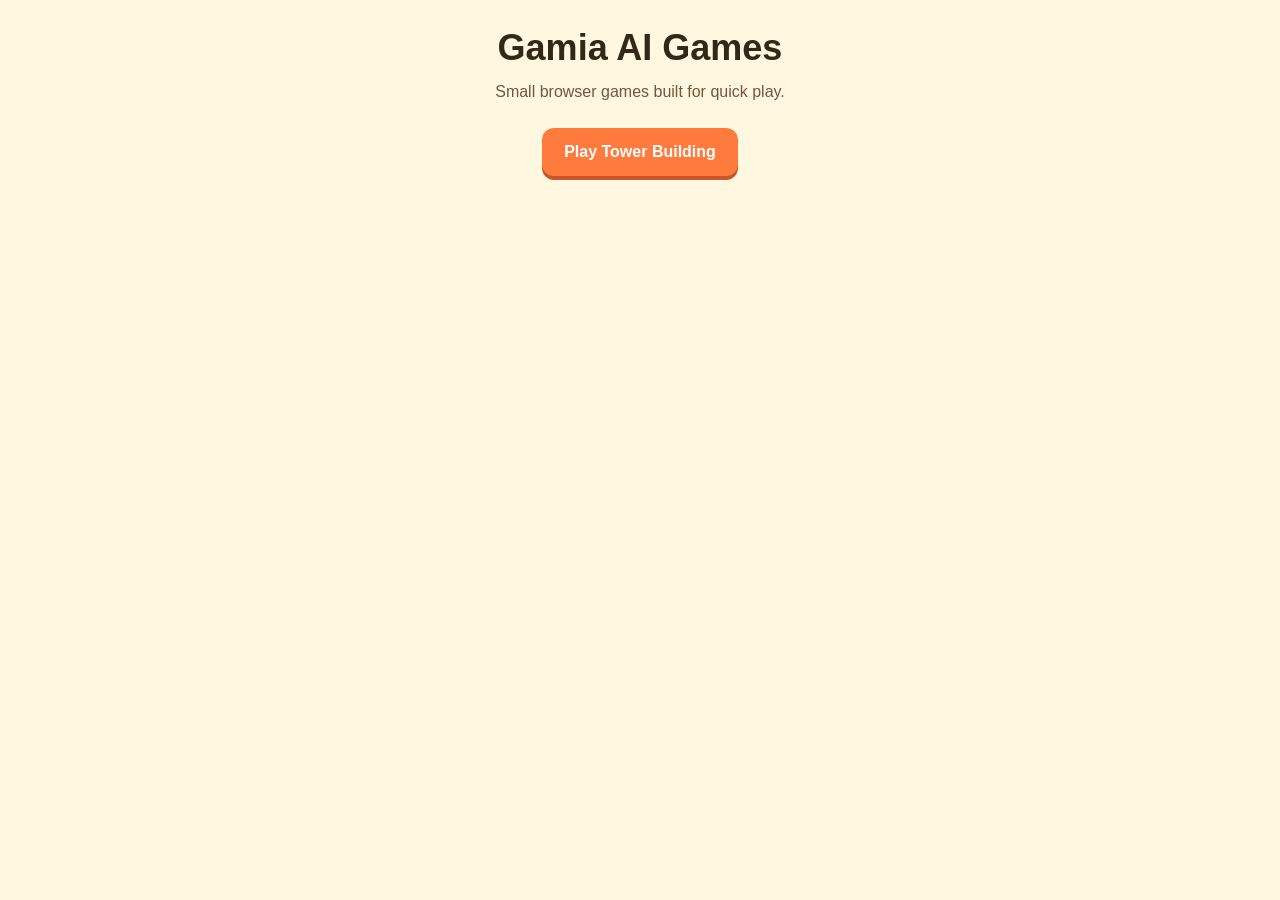
==== index.html @ 8a81a600 "Deploy Gamia AI Games site" ====
<!doctype html>
<html lang="en">
<head>
  <meta charset="utf-8">
  <meta name="viewport" content="width=device-width, initial-scale=1">
  <title>Gamia AI Games</title>
  <style>
    html, body {
      margin: 0;
      min-height: 100%;
      font-family: Arial, Helvetica, sans-serif;
      background: #fff7df;
      color: #342717;
    }
    body {
      display: grid;
      place-items: center;
      padding: 28px;
    }
    main {
      width: min(560px, 100%);
      text-align: center;
    }
    h1 {
      margin: 0 0 12px;
      font-size: 36px;
      line-height: 1.1;
    }
    p {
      margin: 0 0 24px;
      color: #72573a;
      font-size: 16px;
      line-height: 1.5;
    }
    a {
      display: inline-flex;
      align-items: center;
      justify-content: center;
      min-height: 48px;
      padding: 0 22px;
      border-radius: 12px;
      background: #ff7a3d;
      color: #fff;
      font-weight: 700;
      text-decoration: none;
      box-shadow: 0 4px 0 #c95528;
    }
  </style>
</head>
<body>
  <main>
    <h1>Gamia AI Games</h1>
    <p>Small browser games built for quick play.</p>
    <a href="./tower_game/">Play Tower Building</a>
  </main>
</body>
</html>
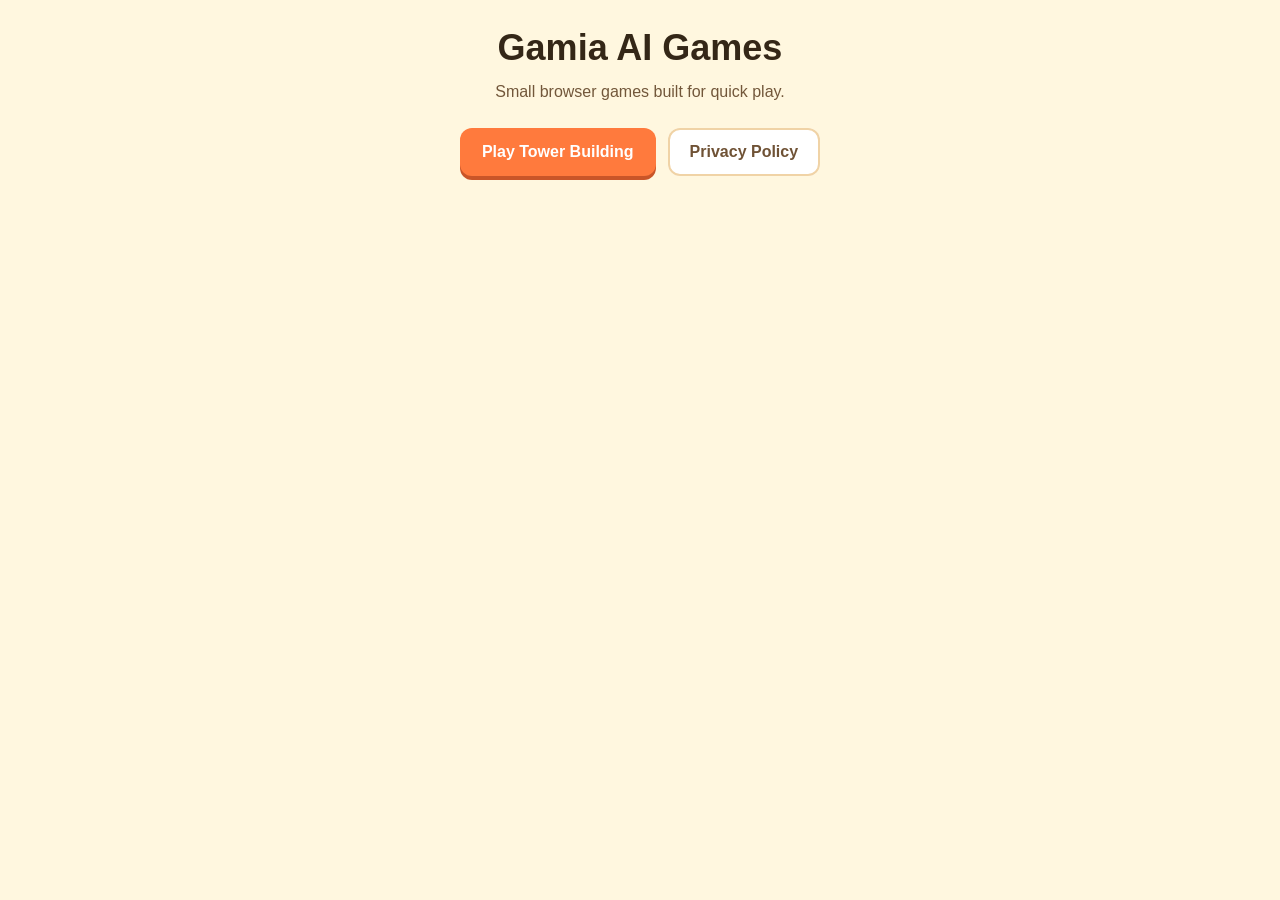
==== commit 3614f6ad: "Update Gamia AI Games homepage" ====
--- a/index.html
+++ b/index.html
@@ -32,6 +32,12 @@
       font-size: 16px;
       line-height: 1.5;
     }
+    .actions {
+      display: flex;
+      flex-wrap: wrap;
+      gap: 12px;
+      justify-content: center;
+    }
     a {
       display: inline-flex;
       align-items: center;
@@ -45,13 +51,21 @@
       text-decoration: none;
       box-shadow: 0 4px 0 #c95528;
     }
+    a.secondary {
+      background: #fff;
+      color: #6f5235;
+      box-shadow: inset 0 0 0 2px #f0d3a6;
+    }
   </style>
 </head>
 <body>
   <main>
     <h1>Gamia AI Games</h1>
     <p>Small browser games built for quick play.</p>
-    <a href="./tower_game/">Play Tower Building</a>
+    <div class="actions">
+      <a href="./tower_game/">Play Tower Building</a>
+      <a class="secondary" href="./privacy.html">Privacy Policy</a>
+    </div>
   </main>
 </body>
 </html>
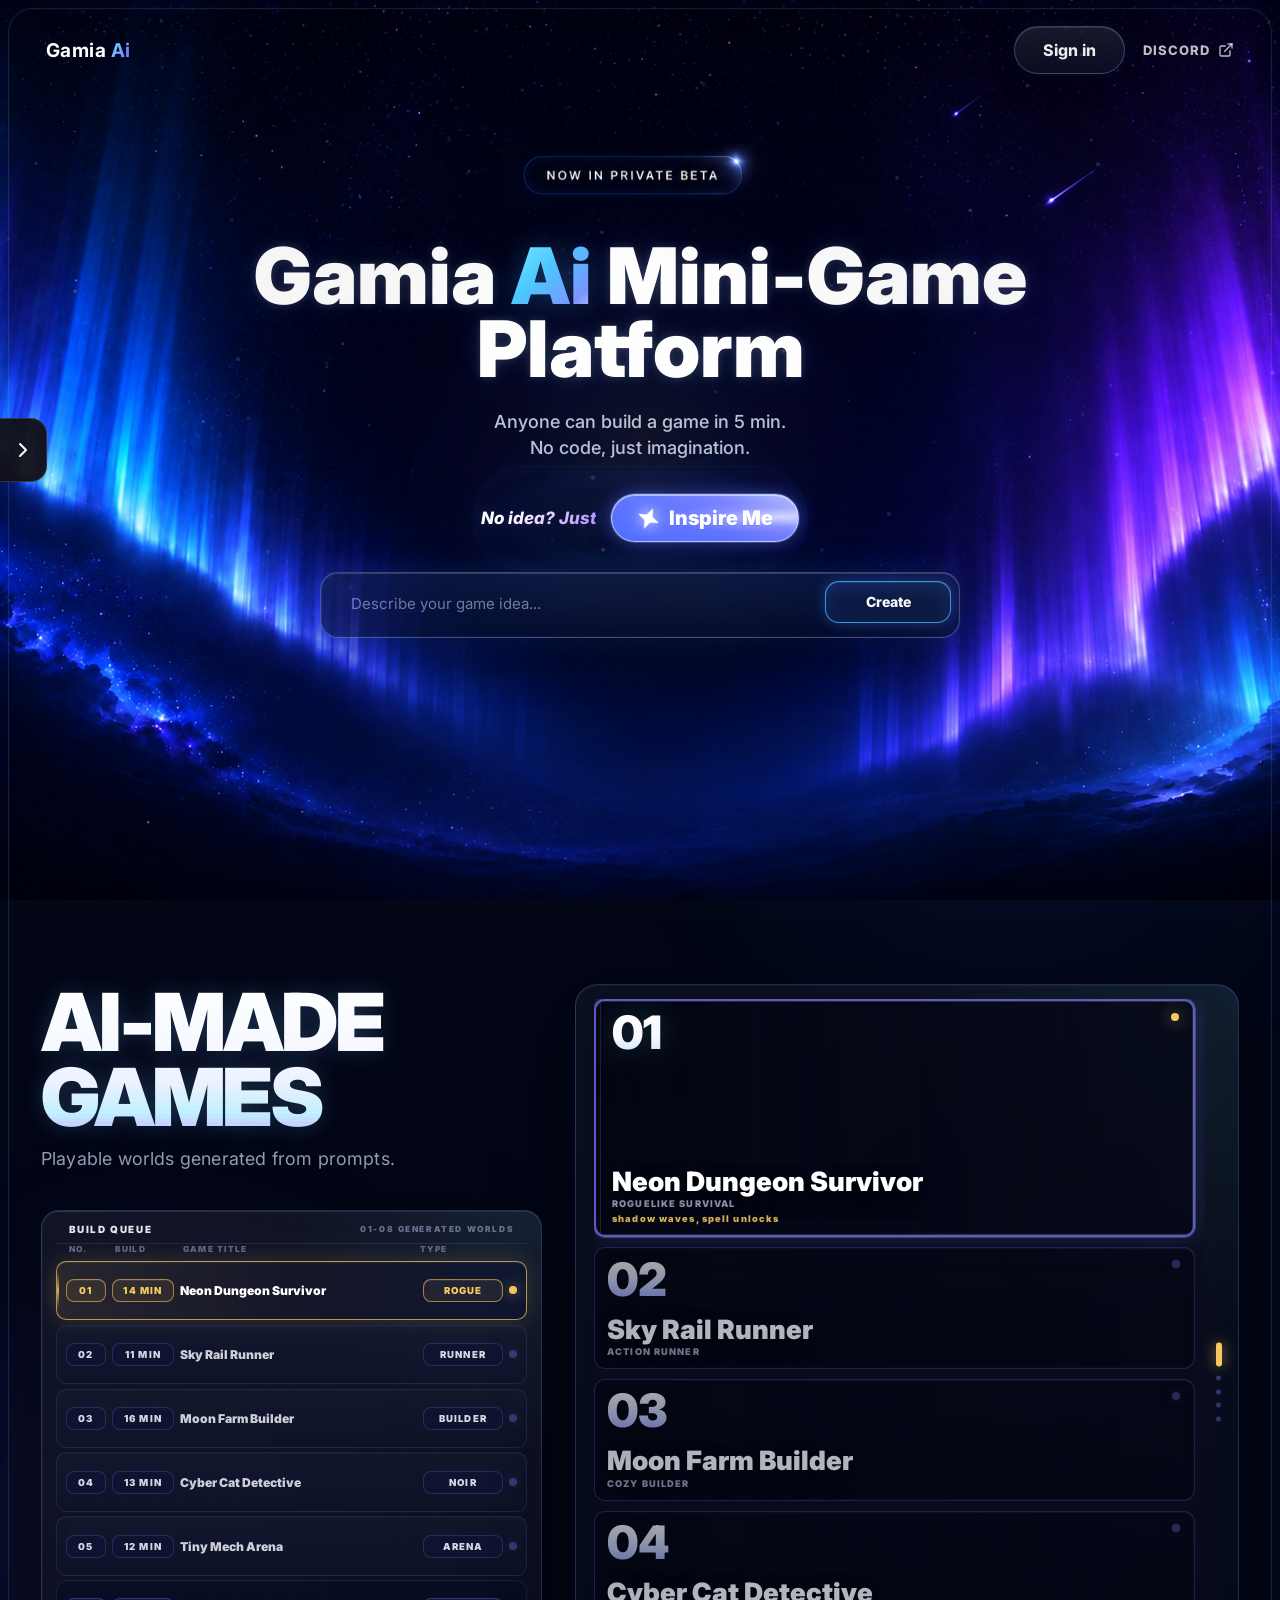
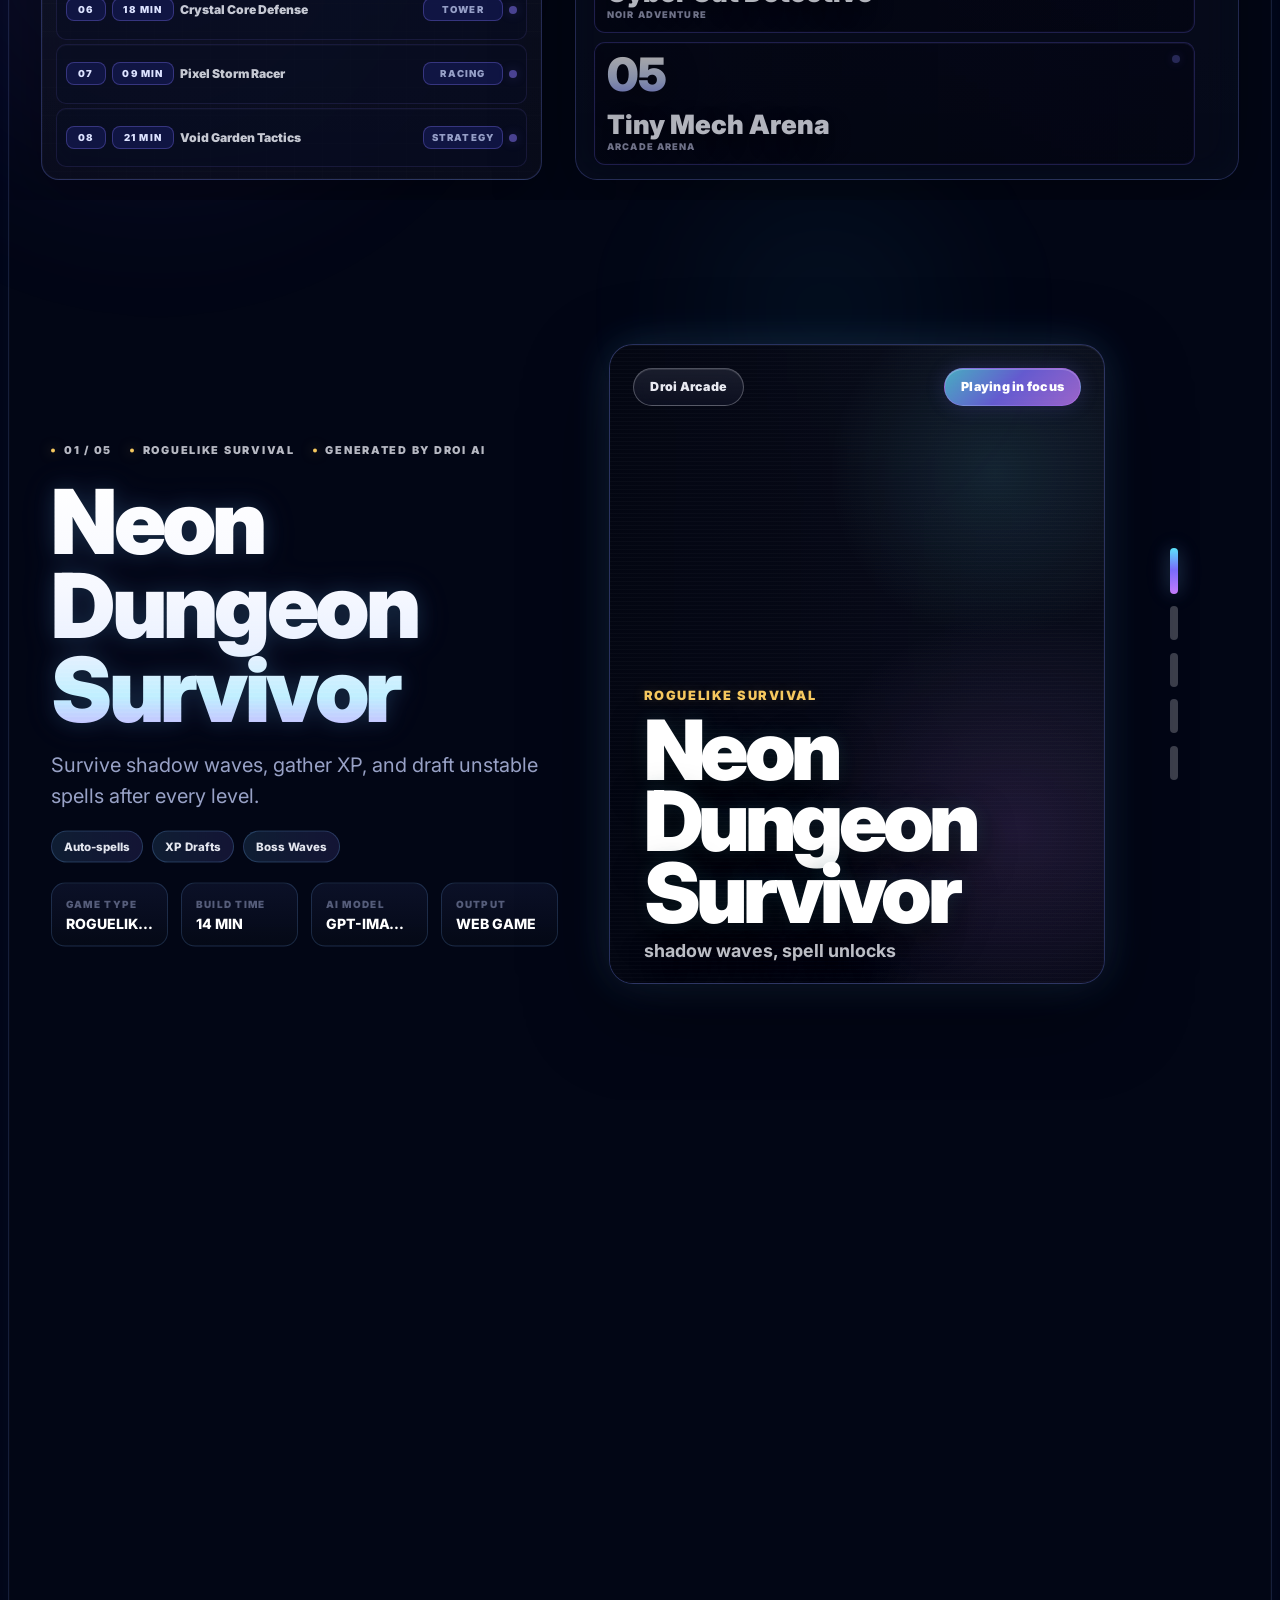
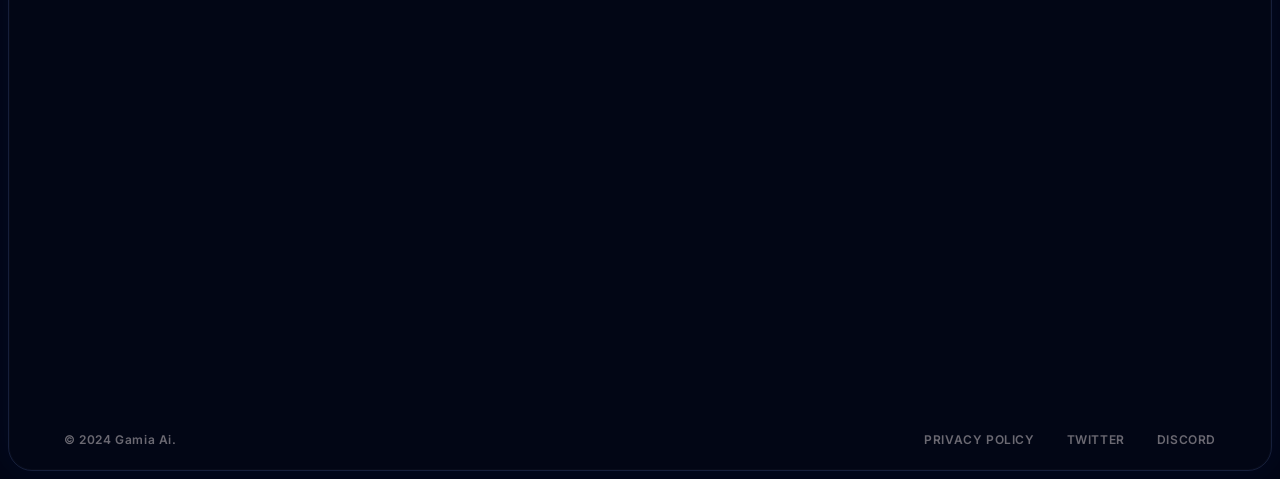
==== commit 2044f446: "Deploy Gamia frontend to root domain" ====
--- a/index.html
+++ b/index.html
@@ -1,71 +1,497 @@
-<!doctype html>
+<!DOCTYPE html>
 <html lang="en">
+
 <head>
-  <meta charset="utf-8">
-  <meta name="viewport" content="width=device-width, initial-scale=1">
-  <title>Gamia AI Games</title>
-  <style>
-    html, body {
-      margin: 0;
-      min-height: 100%;
-      font-family: Arial, Helvetica, sans-serif;
-      background: #fff7df;
-      color: #342717;
-    }
-    body {
-      display: grid;
-      place-items: center;
-      padding: 28px;
-    }
-    main {
-      width: min(560px, 100%);
-      text-align: center;
-    }
-    h1 {
-      margin: 0 0 12px;
-      font-size: 36px;
-      line-height: 1.1;
-    }
-    p {
-      margin: 0 0 24px;
-      color: #72573a;
-      font-size: 16px;
-      line-height: 1.5;
-    }
-    .actions {
-      display: flex;
-      flex-wrap: wrap;
-      gap: 12px;
-      justify-content: center;
-    }
-    a {
-      display: inline-flex;
-      align-items: center;
-      justify-content: center;
-      min-height: 48px;
-      padding: 0 22px;
-      border-radius: 12px;
-      background: #ff7a3d;
-      color: #fff;
-      font-weight: 700;
-      text-decoration: none;
-      box-shadow: 0 4px 0 #c95528;
-    }
-    a.secondary {
-      background: #fff;
-      color: #6f5235;
-      box-shadow: inset 0 0 0 2px #f0d3a6;
-    }
-  </style>
+    <meta charset="UTF-8">
+    <meta name="viewport" content="width=device-width, initial-scale=1.0">
+    <title>Gamia Ai | AI Mini-Game Platform</title>
+    <link rel="icon" href="data:image/svg+xml,%3Csvg xmlns='http://www.w3.org/2000/svg' viewBox='0 0 64 64'%3E%3Crect width='64' height='64' rx='14' fill='%23070a12'/%3E%3Cpath d='M32 8l6.5 17.5L56 32l-17.5 6.5L32 56l-6.5-17.5L8 32l17.5-6.5L32 8z' fill='%23a78bfa'/%3E%3Ccircle cx='32' cy='32' r='7' fill='%23ffffff'/%3E%3C/svg%3E" type="image/svg+xml">
+    <link rel="stylesheet" href="style.css?v=20260609-home-intro-v29">
+    <link rel="stylesheet" href="home-orbit-refine.css?v=20260616-progress-rails-v31">
+    <link rel="stylesheet" href="chat-rebuild.css?v=20260617-workfeed-center-v1">
+    <link rel="stylesheet" href="intro/droi-intro.css?v=20260612-intro-mobile-title-v7">
+    <link rel="stylesheet" href="generated-workspace-pc.css?v=20260616-workspace-four-column-v2">
+    <link href="https://fonts.googleapis.com/css2?family=Inter:wght@400;500;600;700;800&display=swap" rel="stylesheet">
+    <script>
+        window.DROI_INTRO_CONFIG = {
+            meteorSrc: '',
+            logoHTML: 'Gamia <span class="ai">Ai</span>',
+            titleLine1: 'Your Ideas Fall Like Stars.',
+            titleLine2: 'We Catch Them.',
+            inspireSelector: '.inspire-entry-btn',
+            inspireIconSelector: '.inspire-entry-btn .sparkle-icon',
+            swapSelectors: ['.badge', '.title', '.subtitle'],
+            inspireRowSelector: '.inspire-section',
+            restSelectors: ['.header', '.waitlist-form', '.stats'],
+            oncePerSession: false,
+            respectReducedMotion: false,
+            skippable: true
+        };
+    </script>
+    <script src="intro/droi-intro.js?v=20260612-intro-mobile-title-v8"></script>
 </head>
+
 <body>
-  <main>
-    <h1>Gamia AI Games</h1>
-    <p>Small browser games built for quick play.</p>
-    <div class="actions">
-      <a href="./tower_game/">Play Tower Building</a>
-      <a class="secondary" href="./privacy.html">Privacy Policy</a>
-    </div>
-  </main>
+    <!-- Spotlight effect layer -->
+    <div class="spotlight-overlay"></div>
+    <div class="spotlight-glow"></div>
+
+    <!-- Cinematic background depth layers -->
+    <div class="bg-layer bg-far"></div>
+    <div class="bg-layer bg-mid"></div>
+    <div class="bg-layer bg-near"></div>
+    <div class="bg-layer bg-left"></div>
+    <div class="scanline"></div>
+    <div class="starlight-container" id="starlightContainer"></div>
+
+    <!-- History Sidebar -->
+    <div class="history-sidebar" id="historySidebar">
+        <button class="sidebar-toggle" id="sidebarToggle">
+            <svg width="24" height="24" viewBox="0 0 24 24" fill="none" stroke="currentColor" stroke-width="2"
+                stroke-linecap="round" stroke-linejoin="round">
+                <polyline points="9 18 15 12 9 6"></polyline>
+            </svg>
+        </button>
+        <div class="sidebar-header">
+            <h3>History</h3>
+            <button class="sidebar-close-btn" id="sidebarCloseBtn" aria-label="Close history">
+                <svg width="20" height="20" viewBox="0 0 24 24" fill="none" stroke="currentColor" stroke-width="2.5"
+                    stroke-linecap="round" stroke-linejoin="round">
+                    <line x1="18" y1="6" x2="6" y2="18"></line>
+                    <line x1="6" y1="6" x2="18" y2="18"></line>
+                </svg>
+            </button>
+        </div>
+        <div class="inspire-profile-panel" id="inspireProfilePanel" style="display: none;"></div>
+        <div class="history-list" id="historyList">
+            <!-- Items injected by JS -->
+        </div>
+    </div>
+
+    <div class="home-view" id="homeView">
+    <img
+      class="home-static-background"
+      src="UI desgin/background.png"
+      alt=""
+      aria-hidden="true"
+    >
+    <header class="header">
+        <div class="logo" data-reveal="header">Gamia <span class="ai">Ai</span></div>
+        <div class="header-actions" data-reveal="header">
+            <button type="button" class="frontend-sign-in-btn" id="frontendSignInBtn">Sign in</button>
+            <button type="button" class="settings-btn admin-only" id="settingsBtn" aria-label="Admin AI Config"
+                style="display: none;">
+                <svg width="20" height="20" viewBox="0 0 24 24" fill="none" stroke="currentColor" stroke-width="2"
+                    stroke-linecap="round" stroke-linejoin="round">
+                    <circle cx="12" cy="12" r="3"></circle>
+                    <path
+                        d="M12 1v2M12 21v2M4.22 4.22l1.42 1.42M18.36 18.36l1.42 1.42M1 12h2M21 12h2M4.22 19.78l1.42-1.42M18.36 5.64l1.42-1.42">
+                    </path>
+                </svg>
+            </button>
+            <a href="https://discord.com/channels/1493509760866193552/1493509761814102058" class="header-link"
+                target="_blank" rel="noopener noreferrer">
+                DISCORD
+                <svg width="16" height="16" viewBox="0 0 24 24" fill="none" xmlns="http://www.w3.org/2000/svg">
+                    <path d="M18 13v6a2 2 0 0 1-2 2H5a2 2 0 0 1-2-2V8a2 2 0 0 1 2-2h6" stroke="currentColor"
+                        stroke-width="2" stroke-linecap="round" stroke-linejoin="round" />
+                    <polyline points="15 3 21 3 21 9" stroke="currentColor" stroke-width="2" stroke-linecap="round"
+                        stroke-linejoin="round" />
+                    <line x1="10" y1="14" x2="21" y2="3" stroke="currentColor" stroke-width="2" stroke-linecap="round"
+                        stroke-linejoin="round" />
+                </svg>
+            </a>
+        </div>
+    </header>
+
+    <main class="hero">
+        <div class="hero-content">
+        <img
+          class="badge badge-image"
+          data-reveal="badge"
+          src="UI desgin/gamia_exact_pixel_crops_v2/03_private_beta_badge_exact_pixel.png"
+          alt="NOW IN PRIVATE BETA"
+        >
+
+        <h1 class="title" data-reveal="title">
+            Gamia <span class="title-ai-accent">Ai</span> Mini-Game<br>
+            Platform
+        </h1>
+
+        <p class="subtitle" data-reveal="subtitle">
+            Anyone can build a game in 5 min.<br>
+            No code, just imagination.
+        </p>
+
+        <!-- Inspire Me Section -->
+        <div class="inspire-section" data-reveal="inspire">
+            <span class="inspire-text">No idea? Just</span>
+            <button type="button" class="inspire-entry-btn" id="inspireEntryBtn">
+                <svg width="28" height="28" viewBox="0 0 32 32" fill="none" class="sparkle-icon" aria-hidden="true">
+                    <path d="M16 2L19.8 12.2L30 16L19.8 19.8L16 30L12.2 19.8L2 16L12.2 12.2L16 2Z" fill="currentColor"></path>
+                </svg>
+                Inspire Me
+            </button>
+        </div>
+
+        <form class="waitlist-form prompt-mode" id="waitlistForm" data-reveal="prompt">
+            <textarea id="mainInput" class="email-input" placeholder="Describe your game idea..." autocomplete="off"
+                rows="1" maxlength="2000"></textarea>
+            <div id="charCountWarning" class="char-count-warning"></div>
+            <button type="submit" id="mainSubmitBtn" class="submit-btn">Create</button>
+        </form>
+
+
+
+        <button type="button" id="backToPromptBtn" class="back-btn" style="display: none;">
+            <svg width="18" height="18" viewBox="0 0 24 24" fill="none" stroke="currentColor" stroke-width="2"
+                stroke-linecap="round" stroke-linejoin="round" style="margin-right: 6px;">
+                <line x1="19" y1="12" x2="5" y2="12"></line>
+                <polyline points="12 19 5 12 12 5"></polyline>
+            </svg>
+            Edit Prompt
+        </button>
+
+        <!-- Progress & Generation Steps Container -->
+        <div class="progress-container" id="progressContainer" style="display: none;">
+            <div class="progress-text" id="progressText">0%</div>
+
+            <div class="progress-bar-bg" id="progressBarBg">
+                <div class="progress-bar-fill" id="progressBarFill"></div>
+            </div>
+
+            <div class="generation-steps" id="generationSteps">
+                <div class="step" id="step1">
+                    <div class="step-icon"></div>
+                    <div class="step-text">Analyzing your prompt...</div>
+                </div>
+                <div class="step" id="step2">
+                    <div class="step-icon"></div>
+                    <div class="step-text">Generating game assets...</div>
+                </div>
+                <div class="step" id="step3">
+                    <div class="step-icon"></div>
+                    <div class="step-text">Building your game...</div>
+                </div>
+            </div>
+
+            <div class="progress-logo">
+                <div class="logo-sparkle"></div>
+                <span>Gamia Ai</span>
+            </div>
+
+            <div class="progress-message" id="progressMessage"
+                style="display: none; margin-top: 1rem; color: var(--accent-yellow); font-size: 0.9rem;">
+                Queued: Due to high demand, rendering is queued. We will bring your creation to life and send it to your
+                email within a week.
+            </div>
+
+        </div>
+
+        <!-- Success State Container -->
+        <div class="success-state-container" id="successStateContainer" style="display: none;">
+            <div class="success-message-large">Your inspiration is in safe hands. We'll reply within 15 business days.
+            </div>
+            <button class="submit-btn new-idea-btn" id="newIdeaBtn">I got a new idea, let's create it!</button>
+        </div>
+
+        <div class="stats" id="statsContainer" data-reveal="stats">
+            <div class="joined-count">
+                <svg width="16" height="16" viewBox="0 0 24 24" fill="#facc15" xmlns="http://www.w3.org/2000/svg">
+                    <circle cx="12" cy="12" r="10" />
+                    <path d="M8 12.5L11 15.5L16 9" stroke="#110f17" stroke-width="2" stroke-linecap="round"
+                        stroke-linejoin="round" />
+                </svg>
+                <span><strong id="joinedCount">842 creators</strong> have joined the early access.</span>
+            </div>
+            <div class="limited-slots">LIMITED TO 1,000 EARLY SLOTS</div>
+        </div>
+        </div>
+
+        <aside class="hero-orbit" aria-hidden="true">
+            <div class="orbit-card">
+                <div class="orbit-rings">
+                    <span class="orbit-ring orbit-ring-one"></span>
+                    <span class="orbit-ring orbit-ring-two"></span>
+                    <span class="orbit-ring orbit-ring-three"></span>
+                    <span class="orbit-core">
+                        <strong>842</strong>
+                        <small>ideas caught</small>
+                    </span>
+                    <span class="orbit-node orbit-node-one"><b>Rogue</b></span>
+                    <span class="orbit-node orbit-node-two"><b>Runner</b></span>
+                    <span class="orbit-node orbit-node-three"><b>Builder</b></span>
+                    <span class="orbit-node orbit-node-four"><b>Racing</b></span>
+                    <span class="orbit-dot orbit-dot-one"></span>
+                    <span class="orbit-dot orbit-dot-two"></span>
+                    <span class="orbit-dot orbit-dot-three"></span>
+                </div>
+                <div class="orbit-caption">
+                    <span>AI game sparks</span>
+                    <strong>around Gamia</strong>
+                </div>
+            </div>
+        </aside>
+    </main>
+
+    <section class="roll-embed-section" id="rollEmbedSection" aria-label="Gamia Ai game roll showcase">
+        <iframe class="roll-embed-frame" id="rollEmbedFrame" src="./showcase/roll/showcase.html?v=20260613-detail-progress-bottom-v12"
+            title="Gamia Ai game roll showcase" loading="lazy" allowtransparency="true" scrolling="no"></iframe>
+    </section>
+
+    <footer class="footer">
+        <div class="copyright">&copy; 2024 Gamia Ai.</div>
+        <div class="footer-links">
+            <a href="#">PRIVACY POLICY</a>
+            <a href="#">TWITTER</a>
+            <a href="https://discord.com/channels/1493509760866193552/1493509761814102058" target="_blank"
+                rel="noopener noreferrer">DISCORD</a>
+        </div>
+    </footer>
+    </div>
+
+    <!-- Inspire Conversational View (Hidden by default) -->
+    <div class="inspire-view" id="inspireView" style="display: none;">
+        <div class="chat-header">
+            <button type="button" class="chat-close-btn" id="chatCloseBtn">
+                <svg width="24" height="24" viewBox="0 0 24 24" fill="none" stroke="currentColor" stroke-width="2"
+                    stroke-linecap="round" stroke-linejoin="round">
+                    <line x1="18" y1="6" x2="6" y2="18"></line>
+                    <line x1="6" y1="6" x2="18" y2="18"></line>
+                </svg>
+            </button>
+            <span>Gamia Ai Assistant</span>
+        </div>
+
+        <div class="chat-history" id="chatHistory">
+            <!-- Chat messages will be injected here -->
+        </div>
+
+        <aside class="chat-profile-sidebar" id="chatProfileSidebar" style="display: none;" aria-label="Inspiration profile"></aside>
+
+        <div class="chat-options-container" id="chatOptionsContainer" style="display: none;">
+            <div class="chat-options-list" id="chatOptionsList">
+                <!-- Option capsules injected here -->
+            </div>
+            <div class="chat-options-footer">
+                <button class="quick-more-btn" id="chatMoreBtn" type="button">
+                    <svg width="14" height="14" viewBox="0 0 24 24" fill="none" stroke="currentColor" stroke-width="2.5"
+                        stroke-linecap="round" stroke-linejoin="round">
+                        <polyline points="1 4 1 10 7 10"></polyline>
+                        <polyline points="23 20 23 14 17 14"></polyline>
+                        <path d="M20.49 9A9 9 0 0 0 5.64 5.64L1 10m22 4l-4.64 4.36A9 9 0 0 1 3.51 15"></path>
+                    </svg>
+                    More options
+                </button>
+            </div>
+        </div>
+
+        <div class="model-switch-notice" id="modelSwitchNotice" aria-live="polite" style="display: none;"></div>
+
+        <div class="chat-input-wrapper">
+            <div class="chat-input-bar unified-pill">
+                <div class="chat-attachment-tray" id="chatAttachmentTray" aria-live="polite" style="display: none;">
+                </div>
+                <div class="chat-composer-row">
+                    <button type="button" class="icon-btn plus-btn" id="chatAttachBtn" aria-label="Add files or images">
+                        <svg xmlns="http://www.w3.org/2000/svg" width="20" height="20" viewBox="0 0 24 24" fill="none"
+                            stroke="currentColor" stroke-width="2" stroke-linecap="round" stroke-linejoin="round">
+                            <line x1="12" y1="5" x2="12" y2="19"></line>
+                            <line x1="5" y1="12" x2="19" y2="12"></line>
+                        </svg>
+                    </button>
+                    <input type="file" id="chatFileInput" class="chat-file-input" multiple
+                        accept="image/*,.pdf,.txt,.md,.json,.csv,.doc,.docx,.ppt,.pptx,.xls,.xlsx,.zip,.rar,.7z,.tar,.gz,.tgz,application/zip,application/x-zip-compressed,application/vnd.rar,application/x-rar-compressed,application/x-7z-compressed,application/x-tar,application/gzip,application/x-gzip">
+                    <div id="chatCharCount" class="chat-char-count">0/3000</div>
+                    <textarea id="chatInputField" class="chat-real-input" placeholder="Ask anything"
+                        autocomplete="off" maxlength="3000" rows="1"></textarea>
+                    <div class="right-actions">
+                        <div class="model-selector-wrap input-model-selector">
+                            <button type="button" class="model-selector" id="modelSelector" aria-haspopup="listbox"
+                                aria-expanded="false">
+                                <span class="model-icon" id="activeModelIcon" aria-hidden="true"></span>
+                                <span class="model-name" id="activeModelName">GPT 5.5</span>
+                                <svg width="14" height="14" viewBox="0 0 24 24" fill="none" stroke="currentColor"
+                                    stroke-width="2.5" stroke-linecap="round" stroke-linejoin="round">
+                                    <polyline points="6 9 12 15 18 9"></polyline>
+                                </svg>
+                            </button>
+                            <div class="model-dropdown" id="modelDropdown" role="listbox" style="display: none;">
+                                <div class="model-dropdown-list" id="modelDropdownList"></div>
+                                <button type="button" class="model-config-link admin-only" id="modelConfigLink"
+                                    style="display: none;">Admin config...</button>
+                            </div>
+                        </div>
+                        <button type="button" class="icon-btn mic-btn" id="chatMicBtn" aria-label="Voice input"
+                            aria-pressed="false" title="Voice input">
+                            <svg xmlns="http://www.w3.org/2000/svg" width="18" height="18" viewBox="0 0 24 24"
+                                fill="none" stroke="currentColor" stroke-width="2" stroke-linecap="round"
+                                stroke-linejoin="round">
+                                <path d="M12 1a3 3 0 0 0-3 3v8a3 3 0 0 0 6 0V4a3 3 0 0 0-3-3z"></path>
+                                <path d="M19 10v2a7 7 0 0 1-14 0v-2"></path>
+                                <line x1="12" y1="19" x2="12" y2="23"></line>
+                                <line x1="8" y1="23" x2="16" y2="23"></line>
+                            </svg>
+                        </button>
+                        <button type="button" id="chatSendBtn" class="chat-send-btn black-circle" aria-label="Send"
+                            title="Send message">
+                            <svg width="18" height="18" viewBox="0 0 24 24" fill="none" stroke="currentColor"
+                                stroke-width="2.5" stroke-linecap="round" stroke-linejoin="round">
+                                <path d="M22 2 11 13"></path>
+                                <path d="m22 2-7 20-4-9-9-4 20-7z"></path>
+                            </svg>
+                        </button>
+                    </div>
+                </div>
+            </div>
+            <div class="chat-upload-limit-note" id="chatUploadLimitNote" aria-live="polite">
+                Folder uploads and total attachments are limited to 32MB.
+            </div>
+        </div>
+    </div>
+
+    <!-- Email Collection Modal -->
+    <div class="modal-overlay" id="emailModal">
+        <div class="modal-content">
+            <h2 class="modal-title">Apologies for the delay</h2>
+            <p class="modal-text">Please provide your personal email, and we will send the generated game to your inbox~
+            </p>
+            <form id="emailSubmitForm" class="email-modal-form">
+                <input type="email" id="modalEmailInput" class="modal-email-input"
+                    placeholder="Enter your email address..." required autocomplete="email">
+                <button type="submit" id="modalEmailSubmitBtn" class="submit-btn modal-submit-btn">Send</button>
+            </form>
+            <button class="modal-close-btn" id="closeEmailModalBtn">Skip
+                for now</button>
+        </div>
+    </div>
+
+    <!-- Success Modal -->
+    <div class="modal-overlay" id="successModal">
+        <div class="modal-content">
+            <div class="modal-icon">OK</div>
+            <h2 class="modal-title">Inspiration Received!</h2>
+            <p class="modal-text">We've got your creative spark. We will bring your idea to life and send it to your
+                provided email within 15 days~</p>
+            <button class="modal-close-btn" id="closeModalBtn">Got it!</button>
+        </div>
+    </div>
+
+    <!-- Admin AI Settings Modal -->
+    <div class="modal-overlay" id="settingsModal">
+        <div class="modal-content settings-panel">
+            <div class="settings-header">
+                <div>
+                    <h2 class="modal-title">Admin AI Config</h2>
+                    <p class="settings-subtitle">Platform API routing for enabled models. This panel is only visible to
+                        admins.</p>
+                </div>
+                <button type="button" class="settings-close-btn" id="closeSettingsBtn" aria-label="Close settings">
+                    <svg width="20" height="20" viewBox="0 0 24 24" fill="none" stroke="currentColor"
+                        stroke-width="2.5" stroke-linecap="round" stroke-linejoin="round">
+                        <line x1="18" y1="6" x2="6" y2="18"></line>
+                        <line x1="6" y1="6" x2="18" y2="18"></line>
+                    </svg>
+                </button>
+            </div>
+
+            <div class="settings-status" id="settingsStatus">Manage platform providers and enabled models.</div>
+
+            <div class="settings-layout">
+                <div class="provider-list" id="providerList"></div>
+
+                <div class="provider-editor">
+                    <div class="field-row">
+                        <label for="providerEnabled">Provider</label>
+                        <label class="toggle-row">
+                            <input type="checkbox" id="providerEnabled">
+                            <span>Enabled</span>
+                        </label>
+                    </div>
+
+                    <label class="settings-field">
+                        <span>API Key</span>
+                        <input type="password" id="providerApiKey" placeholder="sk-..." autocomplete="off">
+                    </label>
+
+                    <label class="settings-field">
+                        <span>Endpoint</span>
+                        <input type="url" id="providerBaseUrl" placeholder="https://api.openai.com/v1">
+                    </label>
+
+                    <div class="settings-grid">
+                        <label class="settings-field">
+                            <span>Model</span>
+                            <select id="providerModel"></select>
+                        </label>
+                        <label class="settings-field">
+                            <span>Reasoning</span>
+                            <select id="providerReasoning">
+                                <option value="none">None</option>
+                                <option value="low">Low</option>
+                                <option value="medium">Medium</option>
+                                <option value="high">High</option>
+                            </select>
+                        </label>
+                    </div>
+
+                    <label class="settings-field" id="customModelField" style="display: none;">
+                        <span>Custom model name</span>
+                        <input type="text" id="customModelName" placeholder="llama3.1:70b">
+                    </label>
+
+                    <div class="usage-panel">
+                        <div>
+                            <span class="usage-label">Total tokens</span>
+                            <strong id="usageTotalTokens">0</strong>
+                        </div>
+                        <div>
+                            <span class="usage-label">Estimated cost</span>
+                            <strong id="usageEstimatedCost">$0.00</strong>
+                        </div>
+                    </div>
+                    <div class="usage-model-list" id="usageByModelList"></div>
+
+                    <div class="settings-actions">
+                        <button type="button" class="submit-btn" id="saveSettingsBtn">Save config</button>
+                        <button type="button" class="modal-close-btn secondary-action" id="testConnectionBtn">Test
+                            connection</button>
+                        <button type="button" class="modal-close-btn secondary-action" id="clearProviderBtn">Clear
+                            key</button>
+                    </div>
+                </div>
+            </div>
+        </div>
+    </div>
+
+    <!-- User Account Notice Modal -->
+    <div class="modal-overlay" id="userAuthModal">
+        <div class="modal-content admin-auth-panel">
+            <div class="modal-icon">Account</div>
+            <h2 class="modal-title">Sign In Unavailable</h2>
+            <p class="modal-text" id="userAuthMessage">User account sign-in is not configured yet.</p>
+            <div class="admin-auth-actions">
+                <button type="button" class="submit-btn" id="retryUserAuthBtn">Try Again</button>
+                <button type="button" class="modal-close-btn secondary-action" id="closeUserAuthBtn">Close</button>
+            </div>
+        </div>
+    </div>
+
+    <!-- Admin Auth Notice Modal -->
+    <div class="modal-overlay" id="adminAuthModal">
+        <div class="modal-content admin-auth-panel">
+            <div class="modal-icon">Admin</div>
+            <h2 class="modal-title">Admin Config Unavailable</h2>
+            <p class="modal-text" id="adminAuthMessage">Admin model configuration login is not available in this frontend build.</p>
+            <div class="admin-auth-actions">
+                <button type="button" class="submit-btn" id="retryAdminAuthBtn">Try Again</button>
+                <button type="button" class="modal-close-btn secondary-action" id="closeAdminAuthBtn">Close</button>
+            </div>
+        </div>
+    </div>
+
+    <script src="script.js?v=20260616-workspace-four-column-v3"></script>
+    <script type="module" src="src-chat/index.js?v=20260612-chat-rebuild-m2"></script>
 </body>
+
 </html>
--- a/style.css
+++ b/style.css
@@ -0,0 +1,13895 @@
+:root {
+    --bg-color: #060B18;
+    --text-primary: #ffffff;
+    --text-secondary: #8e8c95;
+    --text-muted: #6b6972;
+    --accent-yellow: #F8D878;
+
+    --aurora-bg-black: #060B18;
+    --aurora-bg-main: #0A1024;
+    --aurora-midnight: #10162F;
+    --aurora-blue: #74E5FF;
+    --aurora-violet: #8A78FF;
+    --aurora-purple: #667EEA;
+    --aurora-pink: #F093FB;
+    --glass-aurora: rgba(10, 16, 36, 0.58);
+    --glass-aurora-strong: rgba(16, 22, 47, 0.74);
+    --scroll-depth: 0;
+
+    --btn-gradient: linear-gradient(135deg, #74E5FF 0%, #667EEA 36%, #8A78FF 68%, #F093FB 100%);
+    --btn-hover-gradient: linear-gradient(135deg, #93EEFF 0%, #818CF8 34%, #A78BFA 66%, #F472B6 100%);
+    --btn-shadow: 0 12px 32px rgba(102, 126, 234, 0.32), 0 0 36px rgba(116, 229, 255, 0.14), inset 0 1px 0 rgba(255, 255, 255, 0.22);
+    --btn-glow: 0 16px 40px rgba(116, 229, 255, 0.26), 0 0 48px rgba(240, 147, 251, 0.18), inset 0 1px 0 rgba(255, 255, 255, 0.26);
+    --glass-button-bg: rgba(255, 255, 255, 0.055);
+    --glass-button-border: rgba(116, 229, 255, 0.18);
+    --glass-button-hover: rgba(116, 229, 255, 0.1);
+    --status-gold: #F8D878;
+
+    --title-gradient: linear-gradient(90deg, #b09fff 0%, #8093ff 56%, #74E5FF 100%);
+    --workspace-left-width: 320px;
+    --workspace-right-width: 360px;
+    --workspace-gutter: 24px;
+}
+
+* {
+    margin: 0;
+    padding: 0;
+    box-sizing: border-box;
+    font-family: 'Inter', -apple-system, BlinkMacSystemFont, "Segoe UI", Roboto, Helvetica, Arial, sans-serif;
+}
+
+body {
+    background: linear-gradient(180deg, var(--aurora-midnight) 0%, var(--aurora-bg-main) 42%, var(--aurora-bg-black) 100%);
+    background-color: var(--bg-color);
+    color: var(--text-primary);
+    min-height: 100vh;
+    display: flex;
+    flex-direction: column;
+    overflow-x: hidden;
+    position: relative;
+}
+
+/* 3 层视差背景结�?*/
+.bg-layer {
+    position: fixed;
+    /* Actually fixed is much safer for background layers so they don't cause scrollbars */
+    border-radius: 50%;
+    pointer-events: none;
+    transition: none;
+    will-change: transform;
+    z-index: -3;
+}
+
+/* 最远层：紫蓝色，右上角 */
+.bg-far {
+    top: -18%;
+    right: -12%;
+    width: 960px;
+    height: 960px;
+    background: radial-gradient(circle, rgba(116, 229, 255, 0.13) 0%, transparent 70%);
+    animation: float1 8s ease-in-out infinite;
+}
+
+/* 中间层：金黄色，左下�?*/
+.bg-mid {
+    bottom: -30%;
+    left: -20%;
+    width: 600px;
+    height: 600px;
+    background: radial-gradient(circle, rgba(246, 200, 95, 0.052) 0%, transparent 70%);
+    animation: float2 12s ease-in-out infinite;
+}
+
+/* 最近层：淡紫色，中间偏�?*/
+.bg-near {
+    top: 30%;
+    right: 20%;
+    width: 400px;
+    height: 400px;
+    background: radial-gradient(circle, rgba(240, 147, 251, 0.14) 0%, transparent 70%);
+    filter: blur(40px);
+    animation: float3 10s ease-in-out infinite;
+}
+
+/* 新增：左侧紫色星�?*/
+.bg-left {
+    top: 10%;
+    left: -15%;
+    width: 700px;
+    height: 700px;
+    background: radial-gradient(circle, rgba(138, 120, 255, 0.16) 0%, rgba(102, 126, 234, 0.09) 40%, transparent 70%);
+    filter: blur(60px);
+    animation: float4 14s ease-in-out infinite;
+}
+
+@keyframes float4 {
+
+    0%,
+    100% {
+        transform: translate(0, 0) scale(1);
+    }
+
+    40% {
+        transform: translate(20px, 30px) scale(1.06);
+    }
+
+    70% {
+        transform: translate(-10px, -20px) scale(0.97);
+    }
+}
+
+@keyframes float1 {
+
+    0%,
+    100% {
+        transform: translate(0, 0) scale(1);
+    }
+
+    33% {
+        transform: translate(-20px, 10px) scale(1.05);
+    }
+
+    66% {
+        transform: translate(10px, -15px) scale(0.98);
+    }
+}
+
+@keyframes float2 {
+
+    0%,
+    100% {
+        transform: translate(0, 0) scale(1);
+    }
+
+    25% {
+        transform: translate(15px, -10px) scale(1.02);
+    }
+
+    75% {
+        transform: translate(-10px, 5px) scale(1.03);
+    }
+}
+
+@keyframes float3 {
+
+    0%,
+    100% {
+        transform: translate(0, 0);
+    }
+
+    50% {
+        transform: translate(-30px, 20px);
+    }
+}
+
+
+
+
+/* Starlight Effect */
+.starlight-container {
+    position: fixed;
+    inset: 0;
+    width: 100vw;
+    height: 100dvh;
+    pointer-events: none;
+    z-index: -2;
+    overflow: hidden;
+    animation: starViewportDrift 90s ease-in-out infinite alternate;
+    will-change: transform;
+}
+
+.starlight-container::before,
+.starlight-container::after {
+    content: "";
+    position: absolute;
+    width: 180px;
+    height: 1px;
+    border-radius: 999px;
+    background: linear-gradient(90deg, rgba(255, 255, 255, 0), rgba(220, 246, 255, 0.9), rgba(116, 229, 255, 0));
+    opacity: 0;
+    filter: drop-shadow(0 0 8px rgba(116, 229, 255, 0.58));
+    transform: rotate(-22deg);
+    animation: meteorDrift 13s linear infinite;
+    will-change: transform, opacity;
+}
+
+.starlight-container::before {
+    top: 12vh;
+    left: 82vw;
+}
+
+.starlight-container::after {
+    top: 38vh;
+    left: 68vw;
+    width: 120px;
+    animation-duration: 17s;
+    animation-delay: -8s;
+}
+
+.starlight {
+    position: absolute;
+    border-radius: 50%;
+    background: #f5f7ff;
+    opacity: 0;
+    animation: twinkle ease-in-out infinite;
+    will-change: transform, opacity;
+    box-shadow: 0 0 10px rgba(116, 229, 255, 0.72), 0 0 20px rgba(138, 120, 255, 0.34);
+}
+
+@keyframes twinkle {
+    0% {
+        opacity: 0;
+        transform: translate3d(0, 0, 0) scale(0.5);
+    }
+
+    50% {
+        opacity: 1;
+        transform: translate3d(calc(var(--drift-x, 0px) * 0.5), calc(var(--drift-y, 0px) * 0.5), 0) scale(1.2);
+    }
+
+    100% {
+        opacity: 0;
+        transform: translate3d(var(--drift-x, 0px), var(--drift-y, 0px), 0) scale(0.62);
+    }
+}
+
+@keyframes starViewportDrift {
+    0% {
+        transform: translate3d(-10px, -6px, 0) scale(1.015);
+    }
+
+    50% {
+        transform: translate3d(14px, 10px, 0) scale(1.025);
+    }
+
+    100% {
+        transform: translate3d(-4px, 18px, 0) scale(1.018);
+    }
+}
+
+@keyframes meteorDrift {
+    0%,
+    76% {
+        opacity: 0;
+        transform: translate3d(0, 0, 0) rotate(var(--meteor-angle, -18deg));
+    }
+
+    80% {
+        opacity: 0.9;
+    }
+
+    100% {
+        opacity: 0;
+        transform: translate3d(-560px, 170px, 0) rotate(-22deg);
+    }
+}
+
+
+/* 扫描线动�?*/
+@media (prefers-reduced-motion: reduce) {
+    .starlight-container,
+    .starlight-container::before,
+    .starlight-container::after,
+    .starlight,
+    body::after {
+        animation: none !important;
+    }
+
+    .starlight-container {
+        transform: none;
+    }
+
+    body::after {
+        opacity: 0.46;
+    }
+}
+
+.scanline {
+    position: fixed;
+    top: 0;
+    left: 0;
+    width: 100%;
+    height: 100%;
+    background: linear-gradient(to bottom,
+            transparent 50%,
+            rgba(0, 0, 0, 0.1) 50%);
+    background-size: 100% 4px;
+    pointer-events: none;
+    z-index: 100;
+    opacity: 0.6;
+}
+
+/* ===== 探照灯效�?===== */
+.spotlight-overlay {
+    position: fixed;
+    top: 0;
+    left: 0;
+    width: 100%;
+    height: 100%;
+    pointer-events: none;
+    z-index: 2;
+    background: radial-gradient(circle at 50% 50%,
+            transparent 0%,
+            transparent 120px,
+            rgba(18, 16, 23, 0.2) 250px,
+            rgba(18, 16, 23, 0.4) 100%);
+    transition: background 0.1s ease-out;
+}
+
+.spotlight-glow {
+    position: fixed;
+    top: 0;
+    left: 0;
+    width: 100%;
+    height: 100%;
+    pointer-events: none;
+    z-index: 1;
+    background: radial-gradient(circle at 50% 50%,
+            rgba(129, 140, 248, 0.15) 0%,
+            rgba(129, 140, 248, 0.05) 80px,
+            transparent 180px);
+    opacity: 0;
+    transition: opacity 0.3s ease, background 0.1s ease-out;
+    mix-blend-mode: screen;
+}
+
+body:hover .spotlight-glow {
+    opacity: 1;
+}
+
+.spotlight-ripple {
+    position: fixed;
+    width: 10px;
+    height: 10px;
+    border-radius: 50%;
+    background: rgba(129, 140, 248, 0.3);
+    pointer-events: none;
+    z-index: 3;
+    transform: translate(-50%, -50%) scale(1);
+    opacity: 0;
+}
+
+
+/* Header */
+.header {
+    display: flex;
+    justify-content: space-between;
+    align-items: center;
+    padding: 2rem 4rem;
+    position: relative;
+    z-index: 10;
+}
+
+.logo {
+    font-size: 1.25rem;
+    font-weight: 700;
+    letter-spacing: 0.05em;
+}
+
+.header-link {
+    color: var(--text-secondary);
+    text-decoration: none;
+    font-size: 0.875rem;
+    font-weight: 600;
+    letter-spacing: 0.05em;
+    display: flex;
+    align-items: center;
+    gap: 0.5rem;
+    transition: color 0.3s ease;
+    padding: 1.5rem 2.5rem;
+    margin: -1.5rem -2.5rem;
+    border-radius: 8px;
+}
+
+.header-link:hover {
+    color: var(--text-primary);
+}
+
+.header-actions {
+    display: flex;
+    align-items: center;
+    gap: 1rem;
+}
+
+.settings-btn {
+    width: 42px;
+    height: 42px;
+    border-radius: 50%;
+    border: 1px solid rgba(255, 255, 255, 0.12);
+    background: rgba(255, 255, 255, 0.04);
+    color: var(--text-primary);
+    cursor: pointer;
+    display: inline-flex;
+    align-items: center;
+    justify-content: center;
+    position: relative;
+    transition: all 0.24s ease;
+}
+
+.settings-btn::after {
+    content: '';
+    position: absolute;
+    top: 7px;
+    right: 7px;
+    width: 9px;
+    height: 9px;
+    border-radius: 50%;
+    background: var(--accent-yellow);
+    box-shadow: 0 0 12px rgba(250, 204, 21, 0.75);
+}
+
+.settings-btn.is-configured::after {
+    background: #22c55e;
+    box-shadow: 0 0 12px rgba(34, 197, 94, 0.7);
+}
+
+.settings-btn:hover {
+    background: var(--btn-gradient);
+    border-color: rgba(255, 255, 255, 0.18);
+    box-shadow: 0 10px 28px rgba(102, 126, 234, 0.28);
+    transform: translateY(-1px);
+}
+
+.frontend-sign-in-btn {
+    border: 1px solid rgba(255, 255, 255, 0.12);
+    background: rgba(255, 255, 255, 0.045);
+    color: rgba(255, 255, 255, 0.72);
+    border-radius: 999px;
+    padding: 0.65rem 1rem;
+    min-height: 40px;
+    font: inherit;
+    font-size: 0.82rem;
+    font-weight: 800;
+    cursor: pointer;
+    transition: all 0.22s ease;
+}
+
+.frontend-sign-in-btn:hover,
+.frontend-sign-in-btn.is-signed-in {
+    background: color-mix(in srgb, var(--accent-purple) 22%, rgba(255, 255, 255, 0.05));
+    border-color: rgba(164, 130, 255, 0.38);
+    color: #fff;
+    box-shadow: 0 10px 28px rgba(102, 126, 234, 0.2);
+}
+
+.frontend-sign-in-btn.is-signed-in {
+    background: linear-gradient(180deg, rgba(66, 133, 244, 0.95), rgba(26, 115, 232, 0.9));
+    border-color: rgba(138, 180, 248, 0.72);
+    color: #fff;
+    box-shadow: 0 12px 30px rgba(66, 133, 244, 0.28), inset 0 1px 0 rgba(255, 255, 255, 0.18);
+}
+
+/* Main Hero Section */
+.hero {
+    flex: 1;
+    display: flex;
+    flex-direction: column;
+    justify-content: center;
+    align-items: center;
+    text-align: center;
+    padding: 0 2rem;
+    position: relative;
+    z-index: 10;
+    margin-top: -5vh;
+    /* Slight adjustment to center visually */
+}
+
+.home-view .hero {
+    flex: 0 0 auto;
+    min-height: calc(100vh - 96px);
+}
+
+
+
+.badge {
+    background: rgba(31, 28, 39, 0.8);
+    color: var(--accent-yellow);
+    font-size: 0.65rem;
+    font-weight: 700;
+    letter-spacing: 0.15em;
+    padding: 0.5rem 1.25rem;
+    border-radius: 100px;
+    margin-bottom: 2rem;
+    border: 1px solid rgba(250, 204, 21, 0.1);
+    box-shadow: 0 0 20px rgba(250, 204, 21, 0.05);
+    transition: transform 0.5s cubic-bezier(0.23, 1, 0.32, 1);
+    will-change: transform;
+    display: inline-block;
+}
+
+.title {
+    font-size: clamp(3.5rem, 8vw, 6.5rem);
+    font-weight: 800;
+    line-height: 1.05;
+    letter-spacing: -0.03em;
+    margin-bottom: 1.5rem;
+    transition: transform 0.5s cubic-bezier(0.23, 1, 0.32, 1);
+    will-change: transform;
+}
+
+.gradient-text {
+    background: var(--title-gradient);
+    -webkit-background-clip: text;
+    background-clip: text;
+    -webkit-text-fill-color: transparent;
+    color: transparent;
+}
+
+.subtitle {
+    color: var(--text-secondary);
+    font-size: clamp(1.125rem, 2vw, 1.5rem);
+    font-weight: 400;
+    max-width: 600px;
+    margin-bottom: 3rem;
+    line-height: 1.5;
+    transition: transform 0.5s cubic-bezier(0.23, 1, 0.32, 1);
+    will-change: transform;
+}
+
+/* Form */
+.waitlist-form {
+    display: flex;
+    gap: 0.75rem;
+    background: rgba(255, 255, 255, 0.1);
+    padding: 0.75rem;
+    border-radius: 16px;
+    border: 1px solid rgba(255, 255, 255, 0.4);
+    backdrop-filter: blur(10px);
+    width: 100%;
+    max-width: 640px;
+    margin-bottom: 2rem;
+    position: relative;
+    transition: transform 0.3s ease, border-color 0.3s ease, box-shadow 0.3s ease, background 0.3s ease;
+    box-shadow: 0 0 15px rgba(255, 255, 255, 0.1);
+    align-items: center;
+    flex-wrap: wrap;
+    /* 允许内部元素换行 */
+}
+
+.waitlist-form.input-error {
+    border-color: rgba(239, 68, 68, 0.82);
+    box-shadow:
+        0 0 0 1px rgba(239, 68, 68, 0.34),
+        0 0 22px rgba(239, 68, 68, 0.22),
+        inset 0 0 10px rgba(239, 68, 68, 0.1);
+}
+
+.char-count-warning {
+    width: 100%;
+    padding: 0 1.5rem 0.5rem 1.5rem;
+    font-size: 0.75rem;
+    color: var(--accent-yellow);
+    display: none;
+    order: 10;
+    /* 确保在最后显�?*/
+    animation: fadeIn 0.3s ease;
+    text-align: left;
+}
+
+.waitlist-form:focus-within {
+    border-color: rgba(184, 155, 255, 0.8);
+    box-shadow: 0 0 20px rgba(135, 128, 255, 0.4), inset 0 0 10px rgba(135, 128, 255, 0.2);
+    transform: translateY(-2px);
+}
+
+.email-input {
+    flex: 1;
+    background: transparent;
+    border: none;
+    color: #fff;
+    font-weight: 500;
+    font-size: 1.125rem;
+    padding: 1rem 1.5rem;
+    outline: none;
+    transition: all 0.3s ease;
+    resize: none;
+    overflow: hidden;
+    line-height: 1.5;
+    font-family: inherit;
+    min-height: 56px;
+}
+
+.email-input::placeholder {
+    color: rgba(255, 255, 255, 0.5);
+    font-weight: 400;
+}
+
+/* Back Button */
+.back-btn {
+    background: transparent;
+    border: none;
+    color: rgba(255, 255, 255, 0.4);
+    font-size: 1rem;
+    font-weight: 500;
+    cursor: pointer;
+    display: flex;
+    align-items: center;
+    justify-content: center;
+    margin-top: -1.25rem;
+    margin-bottom: 2rem;
+    transition: all 0.3s ease;
+    font-family: inherit;
+}
+
+.back-btn:hover {
+    color: #fff;
+    text-shadow: 0 0 10px rgba(255, 255, 255, 0.8);
+}
+
+/* Success State Container */
+.success-state-container {
+    display: flex;
+    flex-direction: column;
+    align-items: center;
+    gap: 2rem;
+    max-width: 640px;
+    margin: 0 auto 3rem auto;
+    text-align: center;
+    animation: fadeIn 0.6s ease forwards;
+}
+
+.success-message-large {
+    font-size: clamp(1.25rem, 3vw, 1.75rem);
+    font-weight: 500;
+    line-height: 1.5;
+    color: var(--text-primary);
+    text-shadow: 0 0 20px rgba(255, 255, 255, 0.1);
+}
+
+.new-idea-btn {
+    background: transparent;
+    border: 2px solid rgba(164, 130, 255, 0.5);
+    box-shadow: none;
+}
+
+.new-idea-btn:hover {
+    background: rgba(164, 130, 255, 0.1);
+    border-color: rgba(164, 130, 255, 0.8);
+    box-shadow: 0 0 20px rgba(135, 128, 255, 0.3);
+}
+
+/* Progress Bar */
+.progress-container {
+    display: flex;
+    flex-direction: column;
+    align-items: center;
+    justify-content: center;
+    width: 100%;
+    max-width: 800px;
+    margin: 2rem auto;
+    gap: 2rem;
+    text-align: center;
+    position: relative;
+    min-height: 400px;
+    animation: fadeIn 0.5s ease forwards;
+}
+
+.progress-bar-bg {
+    width: 100%;
+    max-width: 500px;
+    height: 5px;
+    background: rgba(30, 20, 50, 0.8);
+    border-radius: 999px;
+    margin: 0 auto;
+    position: relative;
+    z-index: 2;
+    box-shadow:
+        inset 0 1px 2px rgba(0, 0, 0, 0.6),
+        0 0 0 0.5px rgba(100, 70, 180, 0.2);
+    overflow: visible;
+}
+
+.progress-bar-fill {
+    height: 100%;
+    width: 0%;
+    background: linear-gradient(90deg,
+            rgba(80, 40, 160, 0.3) 0%,
+            rgba(130, 80, 220, 0.7) 50%,
+            #c0a0ff 100%);
+    border-radius: 999px;
+    position: relative;
+    transition: width 0.3s cubic-bezier(0.4, 0, 0.2, 1);
+    box-shadow:
+        0 0 8px rgba(180, 140, 255, 0.5),
+        0 0 16px rgba(164, 130, 255, 0.25);
+}
+
+/* Shimmer leading edge */
+.progress-bar-fill::before {
+    content: '';
+    position: absolute;
+    right: -1px;
+    top: 50%;
+    transform: translateY(-50%);
+    width: 24px;
+    height: 5px;
+    background: linear-gradient(90deg, transparent, rgba(255, 255, 255, 0.55));
+    border-radius: 999px;
+    filter: blur(1.5px);
+}
+
+/* Glowing dot at leading edge */
+.progress-bar-fill::after {
+    content: '';
+    position: absolute;
+    right: -3px;
+    top: 50%;
+    transform: translateY(-50%);
+    width: 8px;
+    height: 8px;
+    background: radial-gradient(circle, #fff 0%, #d8b8ff 45%, rgba(164, 130, 255, 0) 100%);
+    border-radius: 50%;
+    box-shadow:
+        0 0 5px #fff,
+        0 0 10px rgba(210, 170, 255, 0.9),
+        0 0 20px rgba(164, 130, 255, 0.6);
+    z-index: 3;
+}
+
+
+
+#plexusCanvas {
+    position: absolute;
+    top: 0;
+    left: 0;
+    width: 100%;
+    height: 300px;
+    z-index: 0;
+    pointer-events: none;
+    opacity: 0.6;
+}
+
+.progress-text {
+    font-size: 6rem;
+    font-weight: 900;
+    background: linear-gradient(180deg, #FFFFFF 30%, #a482ff 100%);
+    -webkit-background-clip: text;
+    -webkit-text-fill-color: transparent;
+    filter: drop-shadow(0 0 15px rgba(164, 130, 255, 0.4)) drop-shadow(0 0 30px rgba(164, 130, 255, 0.2));
+    margin: 0;
+    letter-spacing: -0.04em;
+    font-family: 'Inter', sans-serif;
+    line-height: 1;
+    z-index: 2;
+    position: relative;
+    transition: all 0.3s ease;
+}
+
+.data-wave-container {
+    display: none;
+}
+
+#dataWaveCanvas {
+    width: 100%;
+    height: 100%;
+}
+
+/* Purple lens-flare divider */
+.progress-logo {
+    display: flex;
+    flex-direction: column;
+    align-items: center;
+    gap: 0.8rem;
+    margin: 0;
+    width: 100%;
+    max-width: 500px;
+    z-index: 2;
+}
+
+.progress-logo span {
+    font-size: 0.75rem;
+    font-weight: 600;
+    letter-spacing: 0.35em;
+    color: rgba(255, 255, 255, 0.45);
+    font-family: 'Inter', sans-serif;
+    text-transform: uppercase;
+}
+
+.logo-sparkle {
+    width: 100%;
+    height: 1px;
+    position: relative;
+    background: linear-gradient(90deg,
+            transparent 0%,
+            rgba(120, 80, 200, 0.25) 30%,
+            rgba(160, 100, 255, 0.5) 50%,
+            rgba(120, 80, 200, 0.25) 70%,
+            transparent 100%);
+}
+
+/* Lens-flare glow centered on the line */
+.logo-sparkle::before {
+    content: '';
+    position: absolute;
+    left: 50%;
+    top: 50%;
+    transform: translate(-50%, -50%);
+    width: 120px;
+    height: 12px;
+    background: radial-gradient(ellipse at center,
+            rgba(190, 150, 255, 0.7) 0%,
+            rgba(150, 100, 255, 0.35) 40%,
+            transparent 70%);
+    filter: blur(3px);
+}
+
+/* Bright center point of the lens flare */
+.logo-sparkle::after {
+    content: '';
+    position: absolute;
+    left: 50%;
+    top: 50%;
+    transform: translate(-50%, -50%);
+    width: 4px;
+    height: 4px;
+    background: radial-gradient(circle, #fff 0%, #c0a0ff 50%, transparent 100%);
+    border-radius: 50%;
+    box-shadow:
+        0 0 4px #fff,
+        0 0 10px rgba(200, 160, 255, 0.8),
+        0 0 20px rgba(160, 120, 255, 0.5);
+}
+
+@keyframes breathing {
+
+    0%,
+    100% {
+        opacity: 0.4;
+        transform: scale(0.98);
+    }
+
+    50% {
+        opacity: 1;
+        transform: scale(1.02);
+    }
+}
+
+.progress-message {
+    font-size: 0.85rem;
+    color: rgba(255, 255, 255, 0.7);
+    background: rgba(255, 255, 255, 0.03);
+    border: 1px solid rgba(255, 255, 255, 0.05);
+    padding: 0.8rem 1.2rem;
+    border-radius: 12px;
+    line-height: 1.5;
+    backdrop-filter: blur(10px);
+    animation: fadeIn 0.5s ease forwards;
+}
+
+.submit-btn {
+    background: var(--btn-gradient);
+    color: white;
+    border: none;
+    padding: 1rem 2.5rem;
+    border-radius: 10px;
+    font-size: 1.125rem;
+    font-weight: 600;
+    cursor: pointer;
+    transition: all 0.3s ease;
+    box-shadow: var(--btn-shadow);
+    position: relative;
+    overflow: hidden;
+}
+
+/* 按钮呼吸光效 */
+.submit-btn::before {
+    content: '';
+    position: absolute;
+    top: 50%;
+    left: 50%;
+    width: 100%;
+    height: 100%;
+    background: radial-gradient(circle, rgba(255, 255, 255, 0.3) 0%, transparent 70%);
+    transform: translate(-50%, -50%) scale(0.5);
+    opacity: 0;
+    transition: opacity 0.3s ease;
+    pointer-events: none;
+}
+
+.submit-btn:hover::before {
+    opacity: 1;
+    animation: btnGlow 2s ease-in-out infinite;
+}
+
+@keyframes btnGlow {
+
+    0%,
+    100% {
+        transform: translate(-50%, -50%) scale(0.8);
+        opacity: 0.5;
+    }
+
+    50% {
+        transform: translate(-50%, -50%) scale(1.2);
+        opacity: 0.8;
+    }
+}
+
+.submit-btn:hover {
+    background: var(--btn-hover-gradient);
+    transform: translateY(-2px);
+    box-shadow: var(--btn-glow);
+}
+
+.submit-btn:active {
+    transform: translateY(1px);
+}
+
+/* Stats */
+.stats {
+    display: flex;
+    flex-direction: column;
+    gap: 0.75rem;
+    align-items: center;
+}
+
+.joined-count {
+    display: flex;
+    align-items: center;
+    gap: 0.5rem;
+    font-size: 0.875rem;
+    color: var(--text-secondary);
+}
+
+.joined-count strong {
+    color: var(--text-primary);
+    font-weight: 600;
+}
+
+.limited-slots {
+    font-size: 0.65rem;
+    font-weight: 700;
+    letter-spacing: 0.15em;
+    color: var(--text-muted);
+}
+
+/* Generation Steps Animation */
+.generation-steps {
+    display: flex;
+    flex-direction: column;
+    gap: 0.8rem;
+    width: 100%;
+    max-width: 500px;
+    margin: 0 auto;
+    position: relative;
+    padding-left: 0;
+    align-items: flex-start;
+}
+
+.step {
+    display: flex;
+    align-items: center;
+    gap: 1.2rem;
+    border: none !important;
+    backdrop-filter: none !important;
+    position: relative;
+    z-index: 2;
+}
+
+/* 鼠标悬停至对应区域才给浮现出�?*/
+.progress-container:hover .step {
+    opacity: 0.4;
+}
+
+.step.active {
+    opacity: 1;
+    animation: activeBreathing 2s ease-in-out infinite;
+}
+
+.step.completed {
+    opacity: 1 !important;
+    animation: none !important;
+}
+
+/* Pending steps breathing */
+.step:not(.active):not(.completed) {
+    animation: pendingBreathing 3s ease-in-out infinite;
+}
+
+@keyframes pendingBreathing {
+
+    0%,
+    100% {
+        opacity: 0.15;
+    }
+
+    50% {
+        opacity: 0.45;
+    }
+}
+
+@keyframes activeBreathing {
+
+    0%,
+    100% {
+        opacity: 0.7;
+        transform: translateX(0);
+    }
+
+    50% {
+        opacity: 1;
+        transform: translateX(4px);
+    }
+}
+
+.step-icon {
+    width: 20px;
+    height: 20px;
+    border: 2px solid rgba(255, 255, 255, 0.2);
+    border-radius: 50%;
+    display: flex;
+    align-items: center;
+    justify-content: center;
+    position: relative;
+    transition: all 0.3s ease;
+    flex-shrink: 0;
+    margin-right: 0.75rem;
+}
+
+.step.active .step-icon {
+    border-color: #a482ff;
+    box-shadow: 0 0 15px rgba(164, 130, 255, 0.4);
+}
+
+.step.active .step-icon::after {
+    content: none; /* Hollow for active/waiting steps per user request */
+}
+
+.step.completed .step-icon {
+    border-color: #a482ff;
+}
+
+.step.completed .step-icon::after {
+    content: '';
+    width: 12px;
+    height: 12px;
+    background: #a482ff;
+    border-radius: 50%;
+}
+
+.step-text {
+    font-size: 0.85rem;
+    color: rgba(255, 255, 255, 0.6);
+    font-weight: 500;
+}
+
+.step.active .step-text {
+    color: #fff;
+}
+
+
+/* Inspire Section Wrapper */
+.inspire-section {
+    display: flex;
+    align-items: center;
+    justify-content: center;
+    gap: 0.5rem;
+    margin-bottom: 2rem;
+}
+
+.inspire-text {
+    font-size: 1.15rem;
+    font-weight: 800;
+    font-style: italic;
+    background: linear-gradient(135deg, #ffffff 20%, #a482ff 100%);
+    -webkit-background-clip: text;
+    -webkit-text-fill-color: transparent;
+    letter-spacing: 0.02em;
+    margin-right: 0.2rem;
+    text-shadow: 0 4px 15px rgba(164, 130, 255, 0.2);
+}
+
+/* Inspire Entry Button */
+.inspire-entry-btn {
+    background: var(--btn-gradient);
+    border: none;
+    color: #fff;
+    padding: 0.6rem 1.4rem;
+    border-radius: 100px;
+    font-size: 1rem;
+    font-weight: 600;
+    cursor: pointer;
+    transition: all 0.3s cubic-bezier(0.23, 1, 0.32, 1);
+    display: inline-flex;
+    align-items: center;
+    gap: 0.5rem;
+    box-shadow: 0 4px 15px rgba(118, 75, 162, 0.4);
+}
+
+.inspire-entry-btn .sparkle-icon {
+    color: #fff;
+    transition: transform 0.4s ease;
+}
+
+.inspire-entry-btn:hover {
+    filter: brightness(1.1);
+    box-shadow: 0 8px 25px rgba(118, 75, 162, 0.5);
+    transform: translateY(-2px) scale(1.02);
+}
+
+.inspire-entry-btn:hover .sparkle-icon {
+    transform: scale(1.15) rotate(15deg);
+}
+
+.quick-tags {
+    display: flex;
+    flex-direction: column;
+    gap: 0.6rem;
+    width: 100%;
+}
+
+.quick-tag {
+    background: linear-gradient(180deg, rgba(16, 22, 47, 0.72), rgba(10, 16, 36, 0.54));
+    border: 1px solid rgba(138, 120, 255, 0.28);
+    padding: 0.85rem 1.5rem;
+    border-radius: 100px;
+    font-size: 1rem;
+    font-weight: 700;
+    color: #fff;
+    cursor: pointer;
+    transition: all 0.22s cubic-bezier(0.23, 1, 0.32, 1);
+    display: flex;
+    align-items: center;
+    justify-content: center;
+    gap: 0.5rem;
+    width: fit-content;
+    min-width: 160px;
+    box-shadow: 0 2px 12px rgba(0, 0, 0, 0.22), inset 0 0 0 1px rgba(255, 255, 255, 0.035);
+    animation: tagSlideIn 0.3s ease forwards;
+    opacity: 0;
+}
+
+.quick-tag:nth-child(1) {
+    animation-delay: 0s;
+}
+
+.quick-tag:nth-child(2) {
+    animation-delay: 0.06s;
+}
+
+.quick-tag:nth-child(3) {
+    animation-delay: 0.12s;
+}
+
+@keyframes tagSlideIn {
+    from {
+        opacity: 0;
+        transform: translateY(8px) scale(0.97);
+    }
+
+    to {
+        opacity: 1;
+        transform: translateY(0) scale(1);
+    }
+}
+
+.quick-tag:hover {
+    background: linear-gradient(135deg, rgba(116, 229, 255, 0.18), rgba(138, 120, 255, 0.26) 52%, rgba(240, 147, 251, 0.18));
+    border-color: rgba(116, 229, 255, 0.46);
+    transform: translateY(-3px) scale(1.02);
+    box-shadow: 0 8px 24px rgba(116, 229, 255, 0.16), 0 0 26px rgba(240, 147, 251, 0.14);
+}
+
+.quick-tag-icon {
+    display: inline-flex;
+    align-items: center;
+    justify-content: center;
+    width: 1.55rem;
+    height: 1.55rem;
+    flex: 0 0 1.55rem;
+    border-radius: 50%;
+    background: rgba(116, 229, 255, 0.12);
+    border: 1px solid rgba(116, 229, 255, 0.2);
+    color: #bff7ff;
+    font-size: 0.88rem;
+    line-height: 1;
+    box-shadow: inset 0 1px 0 rgba(255, 255, 255, 0.08);
+}
+
+.quick-tag.selected {
+    background: linear-gradient(135deg, rgba(116, 229, 255, 0.22), rgba(102, 126, 234, 0.34) 48%, rgba(240, 147, 251, 0.22));
+    border-color: rgba(116, 229, 255, 0.62);
+    color: #fff;
+}
+
+.quick-tag:active {
+    transform: scale(0.97);
+}
+
+.quick-more-btn {
+    display: inline-flex;
+    align-items: center;
+    gap: 0.5rem;
+    background: linear-gradient(180deg, rgba(16, 22, 47, 0.68), rgba(10, 16, 36, 0.5));
+    border: 1px solid rgba(138, 120, 255, 0.3);
+    padding: 0.6rem 1.25rem;
+    border-radius: 100px;
+    font-size: 0.8rem;
+    font-weight: 600;
+    color: #fff;
+    cursor: pointer;
+    transition: all 0.2s ease;
+    font-family: inherit;
+    letter-spacing: 0.02em;
+    width: fit-content;
+    min-width: 160px;
+    justify-content: center;
+    opacity: 0;
+    animation: tagSlideIn 0.3s ease forwards;
+}
+
+.quick-more-btn:hover {
+    background: linear-gradient(135deg, rgba(116, 229, 255, 0.16), rgba(138, 120, 255, 0.28) 58%, rgba(240, 147, 251, 0.16));
+    border-color: rgba(116, 229, 255, 0.5);
+    color: #fff;
+    box-shadow: 0 0 18px rgba(116, 229, 255, 0.14), 0 0 22px rgba(240, 147, 251, 0.12);
+}
+
+.inspire-recommendation-more {
+    margin-top: 0.9rem;
+    opacity: 1;
+    animation: none;
+}
+
+/* Setting Card Style for Step 3 */
+.setting-card {
+    display: flex !important;
+    flex-direction: column;
+    align-items: flex-start !important;
+    padding: 1.25rem 1.75rem !important;
+    background: #15121c !important;
+    /* Dark background like in image */
+    border: 1px solid rgba(255, 255, 255, 0.05) !important;
+    border-radius: 16px !important;
+    width: 100% !important;
+    max-width: 480px;
+    min-width: unset !important;
+    text-align: left !important;
+    color: #fff !important;
+    height: auto !important;
+}
+
+.setting-card .card-title {
+    display: flex;
+    align-items: center;
+    gap: 0.55rem;
+    font-size: 1.15rem;
+    font-weight: 700;
+    margin-bottom: 0.6rem;
+    color: #fff;
+}
+
+.setting-card .card-desc {
+    font-size: 0.95rem;
+    font-weight: 400;
+    color: rgba(255, 255, 255, 0.6);
+    line-height: 1.5;
+    pointer-events: none;
+}
+
+.setting-card:hover {
+    background: #1e1a26 !important;
+    border-color: rgba(164, 130, 255, 0.3) !important;
+    transform: translateY(-4px) !important;
+    box-shadow: 0 10px 30px rgba(0, 0, 0, 0.4) !important;
+}
+
+.quick-more-btn svg {
+    transition: transform 0.4s ease;
+}
+
+.quick-more-btn.spinning svg {
+    transform: rotate(360deg);
+}
+
+/* Inspire Chat View */
+.inspire-view {
+    position: fixed;
+    top: 0;
+    left: 0;
+    width: 100vw;
+    height: 100vh;
+    background:
+        radial-gradient(circle at 18% 14%, rgba(116, 229, 255, 0.08), transparent 30%),
+        radial-gradient(circle at 82% 12%, rgba(138, 120, 255, 0.12), transparent 34%),
+        radial-gradient(circle at 50% 96%, rgba(240, 147, 251, 0.055), transparent 34%),
+        linear-gradient(180deg, #10162F 0%, #0A1024 44%, #060B18 100%);
+    z-index: 200;
+    display: flex;
+    flex-direction: column;
+    animation: fadeIn 0.3s ease forwards;
+}
+
+.inspire-view::before {
+    content: "";
+    position: absolute;
+    inset: 0;
+    pointer-events: none;
+    background:
+        radial-gradient(circle at 50% 22%, rgba(116, 229, 255, 0.08), transparent 34%),
+        radial-gradient(circle at 50% 74%, rgba(240, 147, 251, 0.045), transparent 36%),
+        radial-gradient(ellipse at center, transparent 0 54%, rgba(0, 0, 0, 0.22) 100%);
+}
+
+.chat-profile-sidebar {
+    position: absolute;
+    top: 4.3rem;
+    right: 1rem;
+    bottom: 6.4rem;
+    width: min(330px, calc(100vw - 2rem));
+    z-index: 218;
+    overflow-y: auto;
+    padding: 0.15rem;
+    scrollbar-width: thin;
+    scrollbar-color: rgba(255, 255, 255, 0.12) transparent;
+}
+
+.inspire-view.has-profile-sidebar .chat-history {
+    --chat-stage-width: min(880px, calc(100vw - 48px));
+}
+
+.chat-header {
+    display: flex;
+    align-items: center;
+    padding: 1rem 1.5rem;
+    background: rgba(255, 255, 255, 0.05);
+    border-bottom: 1px solid rgba(255, 255, 255, 0.1);
+    color: #fff;
+    font-weight: 600;
+    font-size: 1.1rem;
+    gap: 1rem;
+}
+
+.model-selector-wrap {
+    margin-left: auto;
+    position: relative;
+}
+
+html,
+body {
+    width: 100%;
+    max-width: 100%;
+    overflow-x: hidden;
+}
+
+.home-view {
+    width: 100%;
+    max-width: 100vw;
+    overflow-x: hidden;
+}
+
+body::before,
+body::after {
+    content: "";
+    position: fixed;
+    inset: 0;
+    pointer-events: none;
+}
+
+body::before {
+    z-index: -5;
+    background:
+        url("assets/aurora-bg.webp"),
+        radial-gradient(ellipse at 24% calc(4% + (var(--scroll-depth) * 0.018px)), rgba(116, 229, 255, 0.16), transparent 34%),
+        radial-gradient(ellipse at 78% calc(8% + (var(--scroll-depth) * -0.012px)), rgba(138, 120, 255, 0.18), transparent 38%),
+        radial-gradient(ellipse at 18% calc(76% + (var(--scroll-depth) * 0.01px)), rgba(246, 200, 95, 0.055), transparent 32%),
+        radial-gradient(ellipse at 82% calc(84% + (var(--scroll-depth) * 0.016px)), rgba(240, 147, 251, 0.08), transparent 34%),
+        linear-gradient(180deg, #10162F 0%, #0A1024 44%, #060B18 100%);
+    background-repeat: no-repeat, no-repeat, no-repeat, no-repeat, no-repeat, no-repeat;
+    background-size: cover, auto, auto, auto, auto, auto;
+    background-position:
+        center calc(-70px + (var(--scroll-depth) * -0.018px)),
+        center,
+        center,
+        center,
+        center,
+        center;
+    filter: saturate(1.08) contrast(1.04) brightness(0.92);
+}
+
+body::after {
+    z-index: -4;
+    opacity: 0.72;
+    background-image:
+        radial-gradient(circle, rgba(245, 247, 255, 0.62) 0 1px, transparent 1.4px),
+        radial-gradient(circle, rgba(116, 229, 255, 0.42) 0 1px, transparent 1.35px),
+        radial-gradient(circle, rgba(240, 147, 251, 0.36) 0 1px, transparent 1.3px);
+    background-size: 156px 156px, 224px 224px, 312px 312px;
+    background-position:
+        0 calc(var(--scroll-depth) * -0.035px),
+        44px calc(80px + (var(--scroll-depth) * -0.055px)),
+        108px calc(36px + (var(--scroll-depth) * -0.025px));
+    animation: cosmicStarfieldDrift 48s linear infinite;
+    will-change: background-position, opacity;
+}
+
+@keyframes cosmicStarfieldDrift {
+    0% {
+        opacity: 0.52;
+        background-position:
+            0 calc(var(--scroll-depth) * -0.035px),
+            44px calc(80px + (var(--scroll-depth) * -0.055px)),
+            108px calc(36px + (var(--scroll-depth) * -0.025px));
+    }
+
+    50% {
+        opacity: 0.82;
+        background-position:
+            38px calc(24px + (var(--scroll-depth) * -0.035px)),
+            8px calc(126px + (var(--scroll-depth) * -0.055px)),
+            162px calc(10px + (var(--scroll-depth) * -0.025px));
+    }
+
+    100% {
+        opacity: 0.54;
+        background-position:
+            156px calc(64px + (var(--scroll-depth) * -0.035px)),
+            -180px calc(214px + (var(--scroll-depth) * -0.055px)),
+            420px calc(-96px + (var(--scroll-depth) * -0.025px));
+    }
+}
+
+.home-view {
+    flex: 1;
+    width: 100%;
+    min-height: 100vh;
+    display: flex;
+    flex-direction: column;
+}
+
+.input-model-selector {
+    margin-left: 0;
+    flex-shrink: 0;
+}
+
+.model-selector {
+    display: inline-flex;
+    align-items: center;
+    gap: 0.45rem;
+    min-width: 148px;
+    justify-content: center;
+    border: 1px solid rgba(138, 120, 255, 0.38);
+    border-color: color-mix(in srgb, var(--model-color, #8A78FF) 52%, rgba(116, 229, 255, 0.14));
+    background: linear-gradient(180deg, rgba(16, 22, 47, 0.78), rgba(10, 16, 36, 0.56));
+    color: #fff;
+    border-radius: 999px;
+    padding: 0.55rem 0.9rem;
+    cursor: pointer;
+    font-size: 0.9rem;
+    font-weight: 700;
+    transition: all 0.22s ease;
+    backdrop-filter: blur(14px);
+}
+
+.model-icon {
+    display: none;
+}
+
+.input-model-selector .model-selector {
+    min-width: 166px;
+    max-width: 190px;
+    height: 36px;
+    padding: 0.45rem 0.75rem;
+    font-size: 0.82rem;
+    box-shadow: inset 0 0 0 1px rgba(255, 255, 255, 0.035);
+}
+
+.model-selector:hover,
+.model-selector[aria-expanded="true"] {
+    background: color-mix(in srgb, var(--model-color, #8A78FF) 18%, rgba(16, 22, 47, 0.72));
+    box-shadow: 0 10px 32px color-mix(in srgb, var(--model-color, #8A78FF) 22%, rgba(116, 229, 255, 0.08));
+}
+
+.model-dropdown {
+    position: absolute;
+    right: 0;
+    top: calc(100% + 0.6rem);
+    width: 310px;
+    padding: 0.7rem;
+    border-radius: 14px;
+    background:
+        radial-gradient(circle at 20% 0%, rgba(164, 130, 255, 0.13), transparent 42%),
+        rgba(18, 16, 23, 0.96);
+    border: 1px solid rgba(184, 155, 255, 0.18);
+    box-shadow: 0 18px 60px rgba(0, 0, 0, 0.48), 0 0 40px rgba(102, 126, 234, 0.12);
+    z-index: 220;
+    backdrop-filter: blur(18px);
+}
+
+.input-model-selector .model-dropdown {
+    top: auto;
+    bottom: calc(100% + 0.65rem);
+    z-index: 260;
+}
+
+.model-dropdown-list {
+    display: flex;
+    flex-direction: column;
+    gap: 0.65rem;
+}
+
+.model-provider-group {
+    display: grid;
+    grid-template-columns: 84px 1fr;
+    gap: 0.35rem 0.45rem;
+    align-items: stretch;
+    padding: 0.35rem;
+    border-radius: 12px;
+    background: color-mix(in srgb, var(--model-color, #a482ff) 8%, rgba(255, 255, 255, 0.035));
+    border: 1px solid color-mix(in srgb, var(--model-color, #a482ff) 22%, rgba(255, 255, 255, 0.06));
+}
+
+.model-provider-heading {
+    grid-row: 1 / span 4;
+    display: flex;
+    flex-direction: column;
+    justify-content: center;
+    gap: 0.35rem;
+    min-height: 42px;
+    padding: 0.55rem 0.45rem;
+    color: #fff;
+    font-size: 0.78rem;
+    font-weight: 800;
+    text-transform: lowercase;
+    letter-spacing: 0;
+}
+
+.model-provider-icon {
+    width: 28px;
+    height: 28px;
+    border-radius: 8px;
+    display: inline-flex;
+    align-items: center;
+    justify-content: center;
+    background: color-mix(in srgb, var(--model-color, #a482ff) 32%, rgba(255, 255, 255, 0.08));
+    border: 1px solid color-mix(in srgb, var(--model-color, #a482ff) 42%, transparent);
+    font-size: 0.64rem;
+}
+
+.model-option,
+.model-config-link,
+.model-empty {
+    width: 100%;
+    border: none;
+    background: transparent;
+    color: rgba(255, 255, 255, 0.82);
+    border-radius: 8px;
+    padding: 0.62rem 0.7rem;
+    display: flex;
+    align-items: center;
+    gap: 0.55rem;
+    cursor: pointer;
+    font: inherit;
+    font-size: 0.84rem;
+    text-align: left;
+}
+
+.model-provider-group .model-option {
+    min-height: 34px;
+    background: rgba(0, 0, 0, 0.13);
+}
+
+.model-empty {
+    justify-content: center;
+    cursor: default;
+    color: rgba(255, 255, 255, 0.42);
+}
+
+.model-option small {
+    margin-left: auto;
+    color: var(--accent-yellow);
+    font-size: 0.7rem;
+}
+
+.model-option:hover,
+.model-config-link:hover {
+    background: color-mix(in srgb, var(--model-color, #a482ff) 18%, rgba(255, 255, 255, 0.05));
+    color: #fff;
+}
+
+.model-config-link {
+    border-top: 1px solid rgba(255, 255, 255, 0.08);
+    margin-top: 0.35rem;
+    justify-content: center;
+    color: rgba(255, 255, 255, 0.65);
+}
+
+.chat-close-btn {
+    background: transparent;
+    border: none;
+    color: rgba(255, 255, 255, 0.6);
+    cursor: pointer;
+    display: flex;
+    align-items: center;
+    justify-content: center;
+    padding: 0.2rem;
+    border-radius: 50%;
+    transition: all 0.2s ease;
+}
+
+.chat-close-btn:hover {
+    color: #fff;
+    background: rgba(255, 255, 255, 0.1);
+}
+
+/* Premium Minimalist Scrollbar (Global) */
+::-webkit-scrollbar {
+    width: 6px;
+}
+
+::-webkit-scrollbar-track {
+    background: transparent;
+}
+
+::-webkit-scrollbar-thumb {
+    background: rgba(255, 255, 255, 0.02);
+    border-radius: 10px;
+    transition: all 0.3s ease;
+}
+
+::-webkit-scrollbar:horizontal {
+    display: none;
+    height: 0;
+}
+
+html:hover::-webkit-scrollbar-thumb,
+body:hover::-webkit-scrollbar-thumb,
+.chat-history:hover::-webkit-scrollbar-thumb {
+    background: rgba(255, 255, 255, 0.12);
+}
+
+.chat-history {
+    --chat-stage-width: min(880px, calc(100vw - 48px));
+    flex: 1;
+    overflow-y: auto;
+    overflow-x: hidden;
+    padding: 1.4rem 3rem 1.1rem;
+    display: flex;
+    flex-direction: column;
+    gap: 0.72rem;
+    scrollbar-width: thin;
+    scrollbar-color: rgba(255, 255, 255, 0.05) transparent;
+}
+
+body.game-edit-workspace-active .chat-history {
+    --chat-stage-width: min(1180px, calc(100vw - 144px));
+    padding-left: 4.5rem;
+    padding-right: 4.5rem;
+}
+
+.chat-message {
+    width: var(--chat-stage-width);
+    max-width: 100%;
+    animation: slideUpFade 0.3s ease forwards;
+    opacity: 0;
+    transition: all 0.8s cubic-bezier(0.4, 0, 0.2, 1);
+    word-wrap: break-word;
+    overflow-wrap: break-word;
+    margin-left: auto;
+    margin-right: auto;
+}
+
+.chat-history.is-generating {
+    padding-top: 1rem;
+    transition: padding 0.8s ease;
+}
+
+.chat-message.bot {
+    align-self: center;
+    display: flex;
+    flex-direction: column;
+    gap: 0.18rem;
+    max-width: 100%;
+}
+
+.chat-content-wrap {
+    display: flex;
+    flex-direction: column;
+    align-items: flex-start;
+    gap: 0.22rem;
+    max-width: 100%;
+}
+
+.chat-history .bot-model-badge,
+.chat-history .chat-content-stack .bot-model-badge {
+    display: none !important;
+}
+
+.bot-avatar {
+    display: none;
+}
+
+.bot-worked-time {
+    color: rgba(255, 255, 255, 0.46);
+    font-size: 0.76rem;
+    font-weight: 600;
+    line-height: 1.2;
+    letter-spacing: 0;
+}
+
+.chat-bubble {
+    padding: 0.78rem 1.1rem;
+    border-radius: 20px;
+    font-size: 0.95rem;
+    line-height: 1.42;
+    position: relative;
+    box-shadow: 0 4px 15px rgba(0, 0, 0, 0.1);
+    overflow-wrap: break-word;
+    word-break: normal;
+    white-space: pre-wrap;
+    max-width: 100%;
+    width: fit-content;
+}
+
+.bot .chat-bubble {
+    align-self: flex-start;
+}
+
+.highlight-text {
+    display: inline-flex;
+    align-items: center;
+    min-height: 1.65em;
+    padding: 0.08rem 0.42rem;
+    border-radius: 8px;
+    background:
+        linear-gradient(180deg, rgba(116, 229, 255, 0.18), rgba(138, 120, 255, 0.12)),
+        rgba(5, 8, 18, 0.42);
+    border: 1px solid rgba(116, 229, 255, 0.38);
+    color: #9befff;
+    font-weight: 900;
+    font-size: 1.05em;
+    line-height: 1.2;
+    text-shadow: 0 0 12px rgba(116, 229, 255, 0.35);
+    text-transform: uppercase;
+    letter-spacing: 0.04em;
+    font-family: 'Inter', sans-serif;
+    margin: 0 0.28rem;
+    position: relative;
+    box-shadow: inset 0 1px 0 rgba(255, 255, 255, 0.12), 0 0 18px rgba(116, 229, 255, 0.1);
+}
+
+/* Optional: Add scanline texture overlay */
+.highlight-text::after {
+    content: "";
+    position: absolute;
+    top: 0;
+    left: 0;
+    right: 0;
+    bottom: 0;
+    border-radius: inherit;
+    background: repeating-linear-gradient(0deg,
+            transparent,
+            transparent 1px,
+            rgba(255, 255, 255, 0.08) 1px,
+            rgba(255, 255, 255, 0.08) 2px);
+    pointer-events: none;
+}
+
+/* Removed conflicting old chat input styles */
+
+.bot .chat-bubble {
+    background:
+        linear-gradient(90deg, rgba(116, 229, 255, 0.08), rgba(138, 120, 255, 0.035) 42%, transparent),
+        rgba(255, 255, 255, 0.012);
+    color: #fff;
+    padding: 0.18rem 0 0.18rem 0.82rem;
+    border-left: 2px solid rgba(116, 229, 255, 0.42);
+    border-radius: 0;
+    margin-top: 0.04rem;
+    box-shadow: none;
+    white-space: normal;
+}
+
+
+
+.chat-message.user {
+    align-self: center;
+    display: flex;
+    flex-direction: column;
+    align-items: flex-end;
+}
+
+.user .chat-bubble {
+    max-width: min(70%, 620px);
+    background:
+        linear-gradient(135deg, rgba(116, 229, 255, 0.12), rgba(138, 120, 255, 0.2) 54%, rgba(240, 147, 251, 0.1)),
+        rgba(26, 22, 37, 0.78);
+    color: #fff;
+    border-radius: 100px;
+    padding: 0.8rem 1.5rem;
+    border: 1px solid rgba(138, 120, 255, 0.2);
+    box-shadow: 0 12px 30px rgba(0, 0, 0, 0.24), inset 0 1px 0 rgba(255, 255, 255, 0.06);
+}
+
+.chat-message.user.has-attachments .chat-bubble {
+    border-radius: 20px;
+    min-width: min(320px, 100%);
+}
+
+.message-attachments {
+    display: flex;
+    flex-wrap: wrap;
+    gap: 0.55rem;
+    margin-top: 0.7rem;
+}
+
+.message-attachment {
+    display: inline-flex;
+    align-items: center;
+    gap: 0.5rem;
+    max-width: 260px;
+    padding: 0.35rem 0.45rem;
+    border-radius: 12px;
+    background: rgba(255, 255, 255, 0.055);
+    border: 1px solid rgba(255, 255, 255, 0.08);
+}
+
+.message-attachment-thumb {
+    width: 34px;
+    height: 34px;
+    border-radius: 9px;
+    object-fit: cover;
+    flex-shrink: 0;
+    background: rgba(255, 255, 255, 0.1);
+    color: rgba(255, 255, 255, 0.78);
+    display: inline-flex;
+    align-items: center;
+    justify-content: center;
+    font-size: 0.68rem;
+    font-weight: 800;
+}
+
+.message-attachment-meta {
+    min-width: 0;
+    display: flex;
+    flex-direction: column;
+    line-height: 1.2;
+}
+
+.message-attachment-meta span {
+    overflow: hidden;
+    text-overflow: ellipsis;
+    white-space: nowrap;
+    max-width: 170px;
+    font-size: 0.78rem;
+    font-weight: 700;
+}
+
+.message-attachment-meta small {
+    color: rgba(255, 255, 255, 0.42);
+    font-size: 0.68rem;
+}
+
+.chat-time {
+    font-size: 0.75rem;
+    color: rgba(255, 255, 255, 0.4);
+    margin-top: 0.4rem;
+    padding-right: 0.5rem;
+}
+
+.chat-options-container {
+    width: var(--chat-stage-width);
+    max-width: 100%;
+    padding: 0;
+    margin-left: auto;
+    margin-right: auto;
+    margin-top: -0.35rem;
+    margin-bottom: 0.65rem;
+    display: flex;
+    flex-direction: column;
+    gap: 0.55rem;
+    animation: slideUpFade 0.4s ease forwards;
+}
+
+.chat-options-list {
+    display: flex;
+    flex-direction: column;
+    align-items: flex-start;
+    gap: 0.55rem;
+}
+
+.chat-options-footer {
+    display: flex;
+    justify-content: flex-start;
+}
+
+.model-switch-notice {
+    align-self: center;
+    width: min(720px, calc(100% - 3rem));
+    margin: 0.4rem auto 0;
+    padding: 0.8rem 1rem;
+    border-radius: 16px;
+    background:
+        linear-gradient(135deg, rgba(102, 126, 234, 0.14), rgba(240, 147, 251, 0.08)),
+        rgba(18, 16, 23, 0.86);
+    border: 1px solid rgba(164, 130, 255, 0.28);
+    box-shadow: 0 10px 36px rgba(102, 126, 234, 0.18);
+    color: #fff;
+    display: flex;
+    align-items: center;
+    justify-content: center;
+    flex-wrap: wrap;
+    gap: 0.8rem;
+    font-size: 0.9rem;
+    animation: slideUpFade 0.26s ease forwards;
+    backdrop-filter: blur(14px);
+}
+
+.model-switch-notice span {
+    color: var(--accent-yellow);
+    font-weight: 800;
+}
+
+.model-switch-notice small {
+    color: rgba(255, 255, 255, 0.62);
+}
+
+.model-switch-notice.is-hiding {
+    opacity: 0;
+    transform: translateY(8px);
+    transition: opacity 0.24s ease, transform 0.24s ease;
+}
+
+/* Removed old chat mockup styles to prevent conflicts */
+@keyframes slideUpFade {
+    from {
+        opacity: 0;
+        transform: translateY(10px);
+    }
+
+    to {
+        opacity: 1;
+        transform: translateY(0);
+    }
+}
+
+@keyframes fadeIn {
+    from {
+        opacity: 0;
+    }
+
+    to {
+        opacity: 1;
+    }
+}
+
+/* Modal */
+.modal-overlay {
+    position: fixed;
+    top: 0;
+    left: 0;
+    width: 100vw;
+    height: 100vh;
+    background: rgba(18, 16, 23, 0.8);
+    backdrop-filter: blur(8px);
+    display: none;
+    justify-content: center;
+    align-items: center;
+    z-index: 1000;
+    opacity: 0;
+    transition: opacity 0.3s ease;
+}
+
+.modal-overlay.active {
+    opacity: 1;
+}
+
+.modal-content {
+    background: rgba(31, 28, 39, 0.9);
+    border: 1px solid rgba(184, 155, 255, 0.3);
+    border-radius: 24px;
+    padding: 3rem 2rem;
+    max-width: 400px;
+    text-align: center;
+    box-shadow: 0 20px 60px rgba(135, 128, 255, 0.2);
+    transform: translateY(20px) scale(0.95);
+    transition: transform 0.4s cubic-bezier(0.175, 0.885, 0.32, 1.275);
+}
+
+.modal-overlay.active .modal-content {
+    transform: translateY(0) scale(1);
+}
+
+.modal-icon {
+    font-size: 3rem;
+    margin-bottom: 1rem;
+}
+
+.modal-title {
+    font-size: 1.5rem;
+    font-weight: 700;
+    margin-bottom: 1rem;
+    color: #fff;
+}
+
+.modal-text {
+    font-size: 1rem;
+    color: var(--text-secondary);
+    line-height: 1.6;
+    margin-bottom: 2rem;
+}
+
+
+
+.modal-close-btn {
+    background: var(--btn-gradient);
+    color: white;
+    border: none;
+    padding: 0.75rem 2rem;
+    border-radius: 8px;
+    font-size: 1rem;
+    font-weight: 600;
+    cursor: pointer;
+    transition: all 0.3s ease;
+}
+
+.modal-close-btn:hover {
+    background: var(--btn-hover-gradient);
+    transform: translateY(-2px);
+    box-shadow: 0 8px 24px rgba(135, 128, 255, 0.4);
+}
+
+/* Homepage second page embed */
+.roll-embed-section {
+    position: relative;
+    z-index: 10;
+    --roll-embed-page-count: 3;
+    width: 100%;
+    height: calc(var(--roll-embed-page-count, 6) * 100vh);
+    min-height: calc(var(--roll-embed-page-count, 6) * 100vh);
+    background: transparent;
+    overflow: hidden;
+    box-shadow: none;
+}
+
+.roll-embed-frame {
+    width: 100%;
+    height: 100%;
+    border: 0;
+    display: block;
+    background: transparent;
+    overflow: hidden;
+}
+
+/* Footer */
+.footer {
+    display: flex;
+    justify-content: space-between;
+    align-items: center;
+    padding: 2rem 4rem;
+    position: relative;
+    z-index: 10;
+    font-size: 0.75rem;
+    font-weight: 600;
+    letter-spacing: 0.05em;
+}
+
+.copyright {
+    color: var(--text-muted);
+}
+
+.footer-links {
+    display: flex;
+    gap: 2rem;
+}
+
+.footer-links a {
+    color: var(--text-muted);
+    text-decoration: none;
+    transition: color 0.3s ease;
+    display: inline-block;
+    padding: 0.75rem 1.25rem;
+    margin: -0.75rem -1.25rem;
+    border-radius: 8px;
+}
+
+.footer-links a:hover {
+    color: var(--text-secondary);
+}
+
+/* Animations */
+@keyframes fadeIn {
+    from {
+        opacity: 0;
+        transform: translateY(20px);
+    }
+
+    to {
+        opacity: 1;
+        transform: translateY(0);
+    }
+}
+
+.badge {
+    animation: fadeIn 0.8s ease forwards;
+}
+
+.title {
+    animation: fadeIn 0.8s ease 0.1s forwards;
+    opacity: 0;
+}
+
+.subtitle {
+    animation: fadeIn 0.8s ease 0.2s forwards;
+    opacity: 0;
+}
+
+.inspire-section {
+    animation: fadeIn 0.8s ease 0.3s forwards;
+    opacity: 0;
+}
+
+.waitlist-form {
+    animation: fadeIn 0.8s ease 0.4s forwards;
+    opacity: 0;
+}
+
+.stats {
+    animation: fadeIn 0.8s ease 0.5s forwards;
+    opacity: 0;
+}
+
+/* Responsive Design */
+@media (max-width: 768px) {
+    .header {
+        padding: 1.25rem 1rem;
+        gap: 1rem;
+        max-width: 100%;
+        overflow: hidden;
+    }
+
+    .header-actions {
+        min-width: 0;
+        flex-wrap: wrap;
+        justify-content: flex-end;
+    }
+
+    .header-link {
+        max-width: 100%;
+    }
+
+    .home-view .hero {
+        min-height: calc(100vh - 84px);
+    }
+
+    .roll-embed-section {
+        min-height: calc(var(--roll-embed-page-count, 6) * 100dvh);
+    }
+
+    .footer {
+        flex-direction: column;
+        gap: 1.5rem;
+        padding: 2rem;
+        text-align: center;
+    }
+
+    .waitlist-form {
+        flex-direction: column;
+        background: transparent;
+        border: none;
+        padding: 0;
+    }
+
+    .email-input {
+        background: rgba(26, 24, 34, 0.6);
+        border: 1px solid rgba(255, 255, 255, 0.05);
+        padding: 1.25rem 1.5rem;
+        border-radius: 12px;
+        margin-bottom: 0.5rem;
+        width: 100%;
+    }
+
+    .submit-btn {
+        width: 100%;
+        padding: 1.25rem;
+        border-radius: 12px;
+    }
+}
+
+/* History Sidebar */
+.history-sidebar {
+    position: fixed;
+    top: 0;
+    left: 0;
+    height: 100vh;
+    width: 320px;
+    background:
+        radial-gradient(circle at 0% 12%, rgba(116, 229, 255, 0.08), transparent 34%),
+        rgba(10, 16, 36, 0.94);
+    backdrop-filter: blur(18px);
+    border-right: 1px solid rgba(116, 229, 255, 0.12);
+    transform: translateX(-100%);
+    transition: transform 0.4s cubic-bezier(0.175, 0.885, 0.32, 1.275);
+    z-index: 50;
+    display: flex;
+    flex-direction: column;
+}
+
+.history-sidebar.open {
+    transform: translateX(0);
+}
+
+.sidebar-toggle {
+    position: absolute;
+    top: 50%;
+    right: -48px;
+    transform: translateY(-50%);
+    width: 48px;
+    height: 64px;
+    background: rgba(18, 16, 23, 0.95);
+    border: 1px solid rgba(255, 255, 255, 0.1);
+    border-left: none;
+    border-radius: 0 16px 16px 0;
+    backdrop-filter: blur(12px);
+    cursor: pointer;
+    display: flex;
+    justify-content: center;
+    align-items: center;
+    color: var(--text-primary);
+    transition: all 0.3s ease;
+    z-index: 49;
+}
+
+.history-sidebar.open .sidebar-toggle svg {
+    transform: rotate(180deg);
+}
+
+.sidebar-toggle:hover {
+    background: rgba(31, 28, 39, 0.95);
+    color: var(--accent-yellow);
+}
+
+.sidebar-header {
+    padding: 2rem 1.5rem 1rem 1.5rem;
+    border-bottom: 1px solid rgba(255, 255, 255, 0.05);
+    display: flex;
+    align-items: center;
+    justify-content: space-between;
+}
+
+.sidebar-header h3 {
+    font-size: 1.25rem;
+    font-weight: 700;
+    color: #fff;
+    letter-spacing: 0.05em;
+}
+
+.sidebar-close-btn {
+    display: none;
+    background: transparent;
+    border: none;
+    color: var(--text-secondary);
+    cursor: pointer;
+    padding: 6px;
+    border-radius: 8px;
+    transition: all 0.2s ease;
+    line-height: 0;
+}
+
+.sidebar-close-btn:hover {
+    background: rgba(255, 255, 255, 0.1);
+    color: #fff;
+}
+
+@media (max-width: 768px) {
+    .sidebar-close-btn {
+        display: flex;
+        align-items: center;
+        justify-content: center;
+    }
+}
+
+.history-list {
+    flex: 1;
+    overflow-y: auto;
+    padding: 1rem 1rem 1.4rem;
+    display: flex;
+    flex-direction: column;
+    gap: 0.72rem;
+}
+
+.history-list::-webkit-scrollbar {
+    width: 6px;
+}
+
+.history-list::-webkit-scrollbar-thumb {
+    background: rgba(255, 255, 255, 0.1);
+    border-radius: 10px;
+}
+
+.history-item {
+    min-height: 74px;
+    background:
+        linear-gradient(180deg, rgba(255, 255, 255, 0.045), rgba(255, 255, 255, 0.018)),
+        rgba(5, 8, 18, 0.38);
+    border: 1px solid rgba(255, 255, 255, 0.065);
+    border-radius: 10px;
+    padding: 0.78rem 2.1rem 0.78rem 0.82rem;
+    cursor: pointer;
+    transition: all 0.2s ease;
+    position: relative;
+    /* Add for absolute positioning of close button */
+}
+
+.history-item:hover {
+    background: rgba(255, 255, 255, 0.06);
+    border-color: rgba(164, 130, 255, 0.4);
+    transform: translateY(-2px);
+}
+
+.history-delete-btn {
+    position: absolute;
+    top: 0.75rem;
+    right: 0.75rem;
+    background: transparent;
+    border: none;
+    color: var(--text-muted);
+    cursor: pointer;
+    display: flex;
+    align-items: center;
+    justify-content: center;
+    padding: 4px;
+    border-radius: 4px;
+    transition: all 0.2s ease;
+    opacity: 0;
+    /* Hide by default, show on hover */
+}
+
+.history-item:hover .history-delete-btn {
+    opacity: 1;
+}
+
+.history-delete-btn:hover {
+    background: rgba(239, 68, 68, 0.1);
+    /* Subtle red bg */
+    color: #ef4444;
+    /* Red icon on hover */
+}
+
+.history-item-date {
+    font-size: 0.68rem;
+    color: var(--text-muted);
+    margin-bottom: 0.36rem;
+}
+
+.history-item-text {
+    font-size: 0.82rem;
+    color: var(--text-primary);
+    line-height: 1.36;
+    display: -webkit-box;
+    -webkit-line-clamp: 2;
+    -webkit-box-orient: vertical;
+    overflow: hidden;
+}
+
+@media (max-width: 768px) {
+    .history-sidebar {
+        width: 100vw;
+    }
+}
+
+
+
+/* ===== Pill-style Chat Input Bar ===== */
+.chat-input-wrapper {
+    padding: 0.9rem 2rem 1.35rem;
+    background:
+        linear-gradient(180deg, rgba(11, 14, 18, 0.58), rgba(9, 10, 14, 0.92)),
+        rgba(13, 11, 20, 0.88);
+    backdrop-filter: blur(18px);
+    border-top: 1px solid rgba(255, 255, 255, 0.07);
+}
+
+body.game-edit-workspace-active .chat-input-wrapper {
+    padding-left: 4.5rem;
+    padding-right: 4.5rem;
+}
+
+.chat-input-bar.unified-pill {
+    display: flex;
+    flex-direction: column;
+    align-items: stretch;
+    max-width: 880px;
+    margin: 0 auto;
+    width: 100%;
+    background:
+        radial-gradient(circle at 18% 0%, rgba(116, 229, 255, 0.12), transparent 42%),
+        linear-gradient(180deg, rgba(255, 255, 255, 0.07), rgba(255, 255, 255, 0.025)),
+        rgba(5, 8, 18, 0.82);
+    border-radius: 14px;
+    padding: 0.65rem 0.75rem;
+    box-shadow: 0 18px 54px rgba(0, 0, 0, 0.42), 0 0 42px rgba(116, 229, 255, 0.08);
+    gap: 0.5rem;
+    transition: all 0.3s ease;
+    border: 1px solid rgba(116, 229, 255, 0.18);
+    backdrop-filter: blur(12px);
+}
+
+body.game-edit-workspace-active .chat-input-bar.unified-pill {
+    max-width: 1180px;
+}
+
+.chat-input-bar.unified-pill:focus-within {
+    box-shadow: 0 18px 52px rgba(14, 165, 233, 0.16), 0 0 0 1px rgba(72, 187, 255, 0.28);
+    border-color: rgba(72, 187, 255, 0.38);
+}
+
+.chat-composer-row {
+    display: flex;
+    align-items: center;
+    flex-wrap: nowrap;
+    gap: 0.5rem;
+    width: 100%;
+    min-width: 0;
+}
+
+.chat-file-input {
+    display: none;
+}
+
+.chat-upload-limit-note {
+    max-width: 880px;
+    width: 100%;
+    margin: 0.45rem auto 0;
+    color: #ff4d5e;
+    font-size: 0.82rem;
+    font-weight: 700;
+    line-height: 1.35;
+    text-align: left;
+}
+
+.chat-upload-limit-note.is-error {
+    color: #ff2438;
+}
+
+.chat-attachment-tray {
+    display: flex;
+    flex-wrap: wrap;
+    gap: 0.5rem;
+    max-height: 150px;
+    overflow-y: auto;
+    padding: 0.2rem 0.1rem 0.35rem;
+}
+
+.attachment-chip {
+    display: inline-flex;
+    align-items: center;
+    gap: 0.55rem;
+    max-width: min(280px, 100%);
+    min-height: 42px;
+    padding: 0.35rem 0.45rem;
+    border-radius: 14px;
+    background: rgba(255, 255, 255, 0.055);
+    border: 1px solid rgba(255, 255, 255, 0.09);
+    color: rgba(255, 255, 255, 0.86);
+}
+
+.attachment-thumb {
+    width: 34px;
+    height: 34px;
+    border-radius: 9px;
+    object-fit: cover;
+    flex-shrink: 0;
+    background: rgba(255, 255, 255, 0.08);
+    display: flex;
+    align-items: center;
+    justify-content: center;
+    color: rgba(255, 255, 255, 0.72);
+    font-size: 0.68rem;
+    font-weight: 800;
+}
+
+.attachment-meta {
+    min-width: 0;
+    display: flex;
+    flex-direction: column;
+    gap: 0.1rem;
+}
+
+.attachment-name {
+    max-width: 170px;
+    overflow: hidden;
+    text-overflow: ellipsis;
+    white-space: nowrap;
+    font-size: 0.78rem;
+    font-weight: 700;
+}
+
+.attachment-size {
+    font-size: 0.68rem;
+    color: rgba(255, 255, 255, 0.42);
+}
+
+.attachment-remove {
+    width: 24px;
+    height: 24px;
+    border-radius: 50%;
+    border: none;
+    background: rgba(255, 255, 255, 0.08);
+    color: rgba(255, 255, 255, 0.66);
+    cursor: pointer;
+    flex-shrink: 0;
+    display: inline-flex;
+    align-items: center;
+    justify-content: center;
+    transition: all 0.2s ease;
+}
+
+.attachment-remove:hover {
+    background: rgba(239, 68, 68, 0.18);
+    color: #fff;
+}
+
+.chat-real-input {
+    flex: 1;
+    background: transparent;
+    border: none;
+    color: #fff;
+    font-size: 1rem;
+    padding: 0.75rem 0.5rem;
+    outline: none;
+    font-weight: 400;
+    min-width: 0;
+    resize: none;
+    line-height: 1.5;
+    max-height: 250px;
+    font-family: inherit;
+    overflow-y: hidden;
+    align-self: center;
+}
+
+.chat-real-input::placeholder {
+    color: rgba(255, 255, 255, 0.4);
+}
+
+.chat-char-count {
+    font-size: 0.75rem;
+    color: rgba(255, 255, 255, 0.3);
+    padding: 0 0.75rem;
+    font-variant-numeric: tabular-nums;
+    border-right: 1px solid rgba(255, 255, 255, 0.1);
+    margin-right: 0.5rem;
+    height: 36px;
+    display: flex;
+    align-items: center;
+    align-self: center;
+    white-space: nowrap;
+    flex-shrink: 0;
+}
+
+.icon-btn {
+    background: transparent;
+    border: none;
+    color: rgba(255, 255, 255, 0.6);
+    width: 36px;
+    height: 36px;
+    border-radius: 50%;
+    display: flex;
+    align-items: center;
+    justify-content: center;
+    cursor: pointer;
+    transition: all 0.2s ease;
+    flex-shrink: 0;
+    align-self: center;
+}
+
+.icon-btn:not(.mic-btn):hover {
+    background: rgba(255, 255, 255, 0.1);
+    color: #fff;
+}
+
+.right-actions {
+    display: flex;
+    align-items: center;
+    gap: 0.5rem;
+    flex-shrink: 0;
+    align-self: center;
+}
+
+.mic-btn,
+.mic-btn:hover,
+.mic-btn.is-listening,
+.mic-btn.is-transcribing {
+    background: rgba(66, 133, 244, 0.22);
+    color: #8ab4f8;
+    box-shadow: 0 0 0 1px rgba(138, 180, 248, 0.32), 0 0 18px rgba(66, 133, 244, 0.24);
+}
+
+.mic-btn.is-transcribing {
+    cursor: progress;
+    opacity: 0.78;
+}
+
+.thinking-text {
+    display: flex;
+    align-items: center;
+    gap: 4px;
+    color: rgba(255, 255, 255, 0.6);
+    font-size: 0.9rem;
+    font-weight: 500;
+    margin-right: 0.5rem;
+    cursor: pointer;
+    white-space: nowrap;
+    /* 强制在一�?*/
+}
+
+.thinking-text:hover {
+    color: #fff;
+}
+
+.chat-send-btn.black-circle {
+    background: linear-gradient(135deg, #74E5FF 0%, #667EEA 48%, #F093FB 100%);
+    border: 1px solid rgba(255, 255, 255, 0.18);
+    width: 36px;
+    height: 36px;
+    border-radius: 50%;
+    color: #fff;
+    display: flex;
+    align-items: center;
+    justify-content: center;
+    cursor: pointer;
+    transition: all 0.2s ease;
+    flex-shrink: 0;
+    align-self: center;
+    box-shadow: 0 10px 22px rgba(116, 229, 255, 0.18), 0 0 20px rgba(240, 147, 251, 0.12);
+}
+
+.chat-send-btn.black-circle:hover {
+    background: linear-gradient(135deg, #93EEFF 0%, #818CF8 48%, #F472B6 100%);
+    transform: scale(1.05);
+    box-shadow: 0 12px 26px rgba(116, 229, 255, 0.22), 0 0 24px rgba(240, 147, 251, 0.16);
+}
+
+/* Typing Indicator */
+.typing-indicator {
+    display: flex;
+    align-items: center;
+    gap: 4px;
+    padding: 12px 16px !important;
+    min-width: 60px;
+}
+
+.typing-indicator span {
+    width: 6px;
+    height: 6px;
+    background: #a482ff;
+    border-radius: 50%;
+    opacity: 0.4;
+    animation: typing-bounce 1.4s infinite ease-in-out;
+}
+
+.typing-indicator span:nth-child(2) {
+    animation-delay: 0.2s;
+}
+
+.typing-indicator span:nth-child(3) {
+    animation-delay: 0.4s;
+}
+
+.bot .chat-bubble.ai-work-bubble {
+    padding: 0 !important;
+    border-left: 0;
+    background: transparent;
+}
+
+.ai-work-card {
+    position: relative;
+    width: min(520px, 100%);
+    overflow: hidden;
+    border-radius: 14px;
+    padding: 1rem 1rem 1.1rem;
+    background:
+        radial-gradient(circle at 12% 0%, rgba(116, 229, 255, 0.13), transparent 36%),
+        linear-gradient(180deg, rgba(255, 255, 255, 0.07), rgba(255, 255, 255, 0.025)),
+        rgba(5, 8, 18, 0.78);
+    border: 1px solid rgba(116, 229, 255, 0.18);
+    box-shadow: 0 18px 52px rgba(0, 0, 0, 0.34), 0 0 34px rgba(116, 229, 255, 0.07);
+}
+
+.ai-work-head {
+    display: flex;
+    gap: 0.75rem;
+    align-items: center;
+}
+
+.ai-work-orb {
+    width: 0.82rem;
+    height: 0.82rem;
+    border-radius: 50%;
+    background: var(--accent-yellow);
+    box-shadow: 0 0 18px rgba(250, 204, 21, 0.58);
+    animation: aiOrbPulse 1.6s ease-in-out infinite;
+}
+
+.ai-work-head strong {
+    display: block;
+    color: #fff;
+    font-size: 0.92rem;
+}
+
+.ai-work-head small {
+    display: block;
+    margin-top: 0.18rem;
+    color: rgba(255, 255, 255, 0.62);
+    font-size: 0.78rem;
+}
+
+.ai-work-steps {
+    display: grid;
+    gap: 0.42rem;
+    margin-top: 0.85rem;
+}
+
+.ai-work-step {
+    display: flex;
+    align-items: center;
+    gap: 0.48rem;
+    color: rgba(255, 255, 255, 0.66);
+    font-size: 0.78rem;
+    animation: aiStepGlow 3.6s ease-in-out infinite;
+    animation-delay: calc(var(--step-index) * 0.8s);
+}
+
+.ai-work-step span {
+    width: 0.42rem;
+    height: 0.42rem;
+    border-radius: 50%;
+    background: rgba(116, 229, 255, 0.34);
+}
+
+.ai-work-shimmer {
+    position: absolute;
+    left: 1rem;
+    right: 1rem;
+    bottom: 0.72rem;
+    height: 2px;
+    overflow: hidden;
+    border-radius: 999px;
+    background: rgba(255, 255, 255, 0.06);
+}
+
+.ai-work-shimmer::before {
+    content: "";
+    position: absolute;
+    inset: 0;
+    width: 38%;
+    border-radius: inherit;
+    background: linear-gradient(90deg, transparent, rgba(116, 229, 255, 0.92), rgba(240, 147, 251, 0.7), transparent);
+    animation: aiShimmer 1.8s ease-in-out infinite;
+}
+
+@keyframes aiOrbPulse {
+    50% { transform: scale(1.28); opacity: 0.76; }
+}
+
+@keyframes aiStepGlow {
+    0%, 72%, 100% { color: rgba(255, 255, 255, 0.52); }
+    24%, 48% { color: #fff; }
+}
+
+@keyframes aiShimmer {
+    from { transform: translateX(-120%); }
+    to { transform: translateX(280%); }
+}
+
+/* In-chat Progress Overrides */
+.chat-history .progress-container {
+    margin: 1.5rem auto;
+    padding: 1.2rem;
+    background: transparent;
+    border-radius: 12px;
+    border: none;
+    width: 90%;
+    max-width: 500px;
+    align-self: center;
+}
+
+.chat-history .generation-steps {
+    margin: 0.5rem 0 1.5rem 0;
+    padding-left: 2rem;
+}
+
+
+@keyframes typing-bounce {
+
+    0%,
+    80%,
+    100% {
+        transform: scale(0.6);
+        opacity: 0.4;
+    }
+
+    40% {
+        transform: scale(1);
+        opacity: 1;
+    }
+}
+
+/* --- Email Modal Styles --- */
+.email-modal-form {
+    display: flex;
+    flex-direction: column;
+    gap: 1.2rem;
+    margin-top: 1.5rem;
+    width: 100%;
+}
+
+.modal-email-input {
+    width: 100%;
+    background: rgba(16, 15, 23, 0.6);
+    border: 1px solid rgba(255, 255, 255, 0.1);
+    border-radius: 12px;
+    padding: 14px 16px;
+    color: #fff;
+    font-size: 1rem;
+    font-family: 'Inter', sans-serif;
+    outline: none;
+    transition: all 0.3s ease;
+}
+
+.modal-email-input:focus {
+    border-color: var(--accent-purple);
+    box-shadow: 0 0 15px rgba(164, 130, 255, 0.2);
+    background: rgba(16, 15, 23, 0.8);
+}
+
+.modal-submit-btn {
+    width: 100%;
+    margin: 0;
+}
+
+.settings-panel {
+    width: min(920px, calc(100vw - 2rem));
+    max-width: 920px;
+    text-align: left;
+    padding: 0;
+    overflow: hidden;
+    background:
+        radial-gradient(circle at 18% 0%, rgba(164, 130, 255, 0.18), transparent 34%),
+        radial-gradient(circle at 100% 10%, rgba(240, 147, 251, 0.1), transparent 32%),
+        rgba(22, 19, 30, 0.94);
+    border-color: rgba(184, 155, 255, 0.24);
+}
+
+.admin-auth-panel {
+    width: min(520px, calc(100vw - 2rem));
+    background:
+        radial-gradient(circle at 18% 0%, rgba(164, 130, 255, 0.18), transparent 40%),
+        rgba(22, 19, 30, 0.95);
+    border-color: rgba(184, 155, 255, 0.24);
+}
+
+.admin-auth-actions {
+    display: grid;
+    grid-template-columns: 1fr 1fr;
+    gap: 0.75rem;
+    margin-top: 1.2rem;
+}
+
+.settings-header {
+    display: flex;
+    justify-content: space-between;
+    gap: 1rem;
+    align-items: flex-start;
+    padding: 1.5rem 1.5rem 1rem;
+    border-bottom: 1px solid rgba(255, 255, 255, 0.055);
+}
+
+.settings-subtitle {
+    color: var(--text-secondary);
+    font-size: 0.9rem;
+    margin-top: -0.4rem;
+}
+
+.settings-close-btn {
+    width: 38px;
+    height: 38px;
+    border-radius: 50%;
+    border: 1px solid rgba(255, 255, 255, 0.12);
+    background: rgba(255, 255, 255, 0.04);
+    color: #fff;
+    cursor: pointer;
+    display: inline-flex;
+    align-items: center;
+    justify-content: center;
+}
+
+.settings-close-btn:hover {
+    background: var(--btn-gradient);
+}
+
+.settings-status {
+    margin: 0 1.5rem 1rem;
+    padding: 0.75rem 0.9rem;
+    border-radius: 12px;
+    background: rgba(255, 255, 255, 0.045);
+    color: rgba(255, 255, 255, 0.75);
+    border: 1px solid rgba(138, 120, 255, 0.24);
+    font-size: 0.88rem;
+    line-height: 1.45;
+}
+
+.settings-status[data-tone="success"] {
+    border-color: rgba(34, 197, 94, 0.35);
+    color: #bbf7d0;
+}
+
+.settings-status[data-tone="warning"] {
+    border-color: rgba(250, 204, 21, 0.35);
+    color: #fde68a;
+}
+
+.settings-layout {
+    display: grid;
+    grid-template-columns: 220px 1fr;
+    gap: 1rem;
+    padding: 0 1.5rem 1.5rem;
+}
+
+.provider-list,
+.provider-editor {
+    display: flex;
+    flex-direction: column;
+    gap: 0.75rem;
+}
+
+.provider-card {
+    border: 1px solid rgba(138, 120, 255, 0.24);
+    background: linear-gradient(180deg, rgba(255, 255, 255, 0.055), rgba(255, 255, 255, 0.025));
+    color: #fff;
+    border-radius: 14px;
+    padding: 0.85rem;
+    display: flex;
+    align-items: center;
+    gap: 0.75rem;
+    cursor: pointer;
+    text-align: left;
+    transition: all 0.22s ease;
+}
+
+.provider-card:hover,
+.provider-card.active {
+    border-color: var(--model-color);
+    box-shadow: 0 10px 28px rgba(0, 0, 0, 0.22);
+    background: color-mix(in srgb, var(--model-color) 14%, rgba(255, 255, 255, 0.04));
+}
+
+.provider-card.configured {
+    box-shadow: inset 3px 0 0 var(--model-color);
+}
+
+.provider-icon {
+    font-size: 1.2rem;
+}
+
+.provider-card span:last-child {
+    display: flex;
+    flex-direction: column;
+    gap: 0.2rem;
+}
+
+.provider-card small {
+    color: rgba(255, 255, 255, 0.48);
+    font-size: 0.75rem;
+}
+
+.field-row,
+.toggle-row {
+    display: flex;
+    justify-content: space-between;
+    align-items: center;
+    gap: 1rem;
+}
+
+.inspire-profile-panel {
+    padding: 1rem 1.25rem 0;
+}
+
+.inspire-profile-card {
+    background:
+        linear-gradient(180deg, rgba(116, 229, 255, 0.09), rgba(138, 120, 255, 0.05)),
+        rgba(255, 255, 255, 0.035);
+    border: 1px solid rgba(116, 229, 255, 0.16);
+    border-radius: 12px;
+    padding: 1rem;
+    box-shadow: 0 14px 36px rgba(0, 0, 0, 0.26);
+}
+
+.chat-profile-sidebar .inspire-profile-card {
+    padding: 0.85rem;
+    border-radius: 10px;
+    background:
+        linear-gradient(180deg, rgba(116, 229, 255, 0.08), rgba(138, 120, 255, 0.045)),
+        rgba(7, 12, 26, 0.82);
+    backdrop-filter: blur(16px);
+}
+
+.inspire-profile-card-compact {
+    padding: 0.8rem;
+}
+
+.profile-compact-current,
+.profile-context-status {
+    display: grid;
+    gap: 0.22rem;
+    padding: 0.68rem;
+    border-radius: 10px;
+    background: rgba(255, 255, 255, 0.045);
+    border: 1px solid rgba(255, 255, 255, 0.075);
+}
+
+.profile-compact-current small,
+.profile-context-status small {
+    color: var(--accent-yellow);
+    font-size: 0.68rem;
+    font-weight: 800;
+    text-transform: uppercase;
+}
+
+.profile-compact-current strong,
+.profile-context-status strong {
+    color: #fff;
+    font-size: 0.84rem;
+    line-height: 1.25;
+}
+
+.profile-compact-current span {
+    color: rgba(255, 255, 255, 0.62);
+    font-size: 0.72rem;
+    line-height: 1.35;
+}
+
+.profile-compact-details,
+.profile-edit-details {
+    margin-top: 0.72rem;
+}
+
+.profile-compact-details summary,
+.profile-edit-details summary {
+    cursor: pointer;
+    color: rgba(255, 255, 255, 0.68);
+    font-size: 0.74rem;
+    font-weight: 800;
+}
+
+.profile-context-row {
+    display: grid;
+    grid-template-columns: 78px minmax(0, 1fr);
+    gap: 0.5rem;
+    align-items: center;
+    margin-top: 0.55rem;
+}
+
+.profile-context-row span {
+    color: rgba(255, 255, 255, 0.45);
+    font-size: 0.68rem;
+    text-transform: uppercase;
+    font-weight: 800;
+}
+
+.profile-context-row strong {
+    color: rgba(255, 255, 255, 0.76);
+    font-size: 0.76rem;
+    font-weight: 700;
+    overflow: hidden;
+    text-overflow: ellipsis;
+    white-space: nowrap;
+}
+
+.inspire-profile-title {
+    font-size: 0.86rem;
+    font-weight: 700;
+    color: #fff;
+    letter-spacing: 0.04em;
+    margin-bottom: 0.7rem;
+}
+
+.inspire-profile-row {
+    margin-top: 0.65rem;
+}
+
+.chat-profile-sidebar .inspire-profile-row {
+    margin-top: 0.55rem;
+}
+
+.inspire-profile-label {
+    font-size: 0.7rem;
+    color: var(--text-muted);
+    text-transform: uppercase;
+    letter-spacing: 0.06em;
+    margin-bottom: 0.35rem;
+}
+
+.inspire-profile-tags {
+    display: flex;
+    flex-wrap: wrap;
+    gap: 0.35rem;
+}
+
+.inspire-profile-tag {
+    display: inline-flex;
+    align-items: center;
+    gap: 0.28rem;
+    border-radius: 999px;
+    padding: 0.32rem 0.55rem;
+    background: rgba(255, 255, 255, 0.07);
+    border: 1px solid rgba(255, 255, 255, 0.08);
+    color: rgba(255, 255, 255, 0.78);
+    font-size: 0.74rem;
+    line-height: 1;
+}
+
+.profile-mood-icon {
+    display: inline-flex;
+    align-items: center;
+    justify-content: center;
+    width: 1.15rem;
+    height: 1.15rem;
+    flex: 0 0 1.15rem;
+    border-radius: 50%;
+    background: rgba(255, 255, 255, 0.09);
+    color: currentColor;
+    font-size: 0.72rem;
+    font-weight: 900;
+    line-height: 1;
+}
+
+.profile-sidebar-empty {
+    color: rgba(255, 255, 255, 0.48);
+    font-size: 0.76rem;
+    line-height: 1.4;
+}
+
+.profile-sidebar-chip-grid {
+    display: flex;
+    flex-wrap: wrap;
+    gap: 0.34rem;
+}
+
+.profile-sidebar-chip {
+    display: inline-flex;
+    align-items: center;
+    gap: 0.3rem;
+    border: 1px solid rgba(255, 255, 255, 0.08);
+    border-radius: 999px;
+    padding: 0.32rem 0.52rem;
+    background: rgba(255, 255, 255, 0.055);
+    color: rgba(255, 255, 255, 0.7);
+    font: inherit;
+    font-size: 0.72rem;
+    line-height: 1;
+    cursor: pointer;
+    transition: background 0.18s ease, border-color 0.18s ease, color 0.18s ease, transform 0.18s ease;
+}
+
+.profile-sidebar-chip:hover {
+    color: #fff;
+    border-color: rgba(116, 229, 255, 0.32);
+    background: rgba(116, 229, 255, 0.1);
+    transform: translateY(-1px);
+}
+
+.profile-sidebar-chip.selected {
+    color: #180f08;
+    background: #d68070;
+    border-color: rgba(255, 196, 157, 0.48);
+}
+
+.profile-sidebar-chip.selected .profile-mood-icon,
+.inspire-profile-chip.selected .profile-mood-icon {
+    background: rgba(24, 15, 8, 0.12);
+}
+
+.inspire-profile-current {
+    margin-top: 0.8rem;
+    padding: 0.75rem;
+    border-radius: 10px;
+    background: rgba(250, 204, 21, 0.08);
+    border: 1px solid rgba(250, 204, 21, 0.16);
+}
+
+.inspire-profile-current strong {
+    display: block;
+    color: #fff;
+    font-size: 0.82rem;
+    margin-bottom: 0.3rem;
+}
+
+.inspire-profile-current span {
+    color: rgba(255, 255, 255, 0.7);
+    font-size: 0.74rem;
+    line-height: 1.45;
+}
+
+.gamespec-sidebar-card {
+    border-color: rgba(116, 229, 255, 0.2);
+    background:
+        linear-gradient(180deg, rgba(116, 229, 255, 0.08), rgba(138, 120, 255, 0.045)),
+        rgba(255, 255, 255, 0.03);
+    box-shadow:
+        0 18px 44px rgba(10, 16, 36, 0.34),
+        inset 0 1px 0 rgba(255, 255, 255, 0.08);
+}
+
+.gamespec-sidebar-subtitle {
+    color: rgba(255, 255, 255, 0.58);
+    font-size: 0.76rem;
+    line-height: 1.45;
+    margin-bottom: 0.2rem;
+}
+
+.gamespec-sidebar-desc {
+    margin-top: 0.35rem;
+    color: rgba(255, 255, 255, 0.56);
+    font-size: 0.73rem;
+    line-height: 1.42;
+}
+
+.inspire-profile-actions {
+    display: flex;
+    gap: 0.5rem;
+    margin-top: 0.85rem;
+}
+
+.inspire-profile-actions button {
+    flex: 1;
+    border: 0;
+    border-radius: 9px;
+    padding: 0.55rem 0.65rem;
+    cursor: pointer;
+    font-size: 0.74rem;
+    font-weight: 700;
+    color: #fff;
+    background: rgba(255, 255, 255, 0.09);
+}
+
+.inspire-profile-actions button.primary {
+    color: #081018;
+    background: var(--accent-yellow);
+}
+
+.inspire-mode-grid,
+.inspire-profile-grid,
+.inspire-recommendation-list {
+    display: grid;
+    gap: 0.55rem;
+    white-space: normal;
+}
+
+.inspire-mode-question {
+    margin-bottom: 0.65rem;
+    color: rgba(255, 255, 255, 0.86);
+    font-size: 0.95rem;
+    font-weight: 700;
+    line-height: 1.35;
+}
+
+.inspire-mode-grid {
+    grid-template-columns: repeat(2, minmax(0, 1fr));
+    max-width: 560px;
+}
+
+.inspire-mode-btn,
+.inspire-profile-chip,
+.inspire-profile-control,
+.inspire-recommendation-card {
+    border: 1px solid rgba(255, 255, 255, 0.1);
+    background: rgba(255, 255, 255, 0.06);
+    color: #fff;
+    border-radius: 12px;
+    cursor: pointer;
+    transition: transform 0.2s ease, border-color 0.2s ease, background 0.2s ease;
+}
+
+.inspire-mode-btn {
+    min-height: 74px;
+    padding: 0.7rem 0.78rem;
+    text-align: left;
+    display: flex;
+    flex-direction: column;
+    justify-content: center;
+}
+
+.inspire-mode-btn strong,
+.inspire-recommendation-card strong {
+    display: block;
+    font-size: 0.88rem;
+    margin-bottom: 0.22rem;
+    line-height: 1.2;
+    white-space: normal;
+}
+
+.inspire-mode-btn span,
+.inspire-recommendation-card span,
+.inspire-recommendation-card small {
+    display: block;
+    color: rgba(255, 255, 255, 0.68);
+    font-size: 0.76rem;
+    line-height: 1.34;
+    white-space: normal;
+}
+
+.inspire-mode-btn:hover,
+.inspire-profile-chip:hover,
+.inspire-profile-control:hover,
+.inspire-recommendation-card:hover {
+    transform: translateY(-1px);
+    border-color: rgba(116, 229, 255, 0.4);
+    background: rgba(116, 229, 255, 0.09);
+}
+
+.inspire-profile-grid {
+    grid-template-columns: repeat(auto-fit, minmax(96px, 1fr));
+    margin-top: 0.75rem;
+}
+
+.inspire-profile-chip {
+    display: inline-flex;
+    align-items: center;
+    justify-content: center;
+    gap: 0.34rem;
+    padding: 0.65rem 0.8rem;
+    font-size: 0.86rem;
+    text-align: center;
+}
+
+.inspire-profile-chip.selected {
+    color: #081018;
+    background: var(--accent-yellow);
+    border-color: rgba(250, 204, 21, 0.82);
+}
+
+.inspire-profile-chip.limit-disabled,
+.profile-sidebar-chip.limit-disabled {
+    opacity: 0.38;
+    cursor: not-allowed;
+    filter: saturate(0.65);
+}
+
+.profile-selection-count {
+    margin-top: 0.55rem;
+    color: rgba(255, 255, 255, 0.48);
+    font-size: 0.74rem;
+    font-weight: 800;
+    text-align: right;
+}
+
+.limit-shake {
+    animation: limitShake 0.24s ease;
+}
+
+@keyframes limitShake {
+    0%, 100% { transform: translateX(0); }
+    33% { transform: translateX(-3px); }
+    66% { transform: translateX(3px); }
+}
+
+.inspire-profile-controls {
+    display: flex;
+    justify-content: flex-end;
+    gap: 0.6rem;
+    margin-top: 0.9rem;
+}
+
+.inspire-profile-control {
+    padding: 0.6rem 0.85rem;
+    font-weight: 700;
+}
+
+.inspire-profile-control.primary {
+    color: #081018;
+    background: var(--accent-yellow);
+    border-color: rgba(250, 204, 21, 0.85);
+}
+
+.inspire-profile-kicker {
+    color: var(--accent-yellow);
+    font-size: 0.78rem;
+    font-weight: 700;
+    letter-spacing: 0.04em;
+    text-transform: uppercase;
+    margin-bottom: 0.35rem;
+}
+
+.inspire-recommendation-card {
+    padding: 1rem;
+    text-align: left;
+    background:
+        linear-gradient(180deg, rgba(255, 255, 255, 0.06), rgba(255, 255, 255, 0.025)),
+        rgba(5, 8, 18, 0.62);
+    box-shadow: 0 14px 36px rgba(0, 0, 0, 0.24);
+}
+
+.inspire-recommendation-card.rec-stable {
+    border-color: rgba(116, 229, 255, 0.28);
+}
+
+.inspire-recommendation-card.rec-surprise {
+    border-color: rgba(240, 147, 251, 0.32);
+}
+
+.inspire-recommendation-card.rec-contrast {
+    border-color: rgba(250, 204, 21, 0.34);
+}
+
+.inspire-recommendation-card .rec-type {
+    display: inline-flex;
+    width: fit-content;
+    margin-bottom: 0.45rem;
+    padding: 0.24rem 0.48rem;
+    border-radius: 999px;
+    background: rgba(250, 204, 21, 0.12);
+    color: var(--accent-yellow);
+    font-size: 0.72rem;
+    font-weight: 800;
+}
+
+.inspire-recommendation-card small {
+    margin-top: 0.45rem;
+}
+
+.rec-why {
+    margin-top: 0.72rem;
+    padding-top: 0.68rem;
+    border-top: 1px solid rgba(255, 255, 255, 0.07);
+}
+
+.rec-dna {
+    margin-top: 0.58rem;
+    color: rgba(116, 229, 255, 0.78);
+    font-size: 0.72rem;
+    line-height: 1.35;
+}
+
+.inspire-recommendation-card em {
+    display: inline-flex;
+    margin-top: 0.75rem;
+    padding: 0.42rem 0.62rem;
+    border-radius: 8px;
+    background: var(--accent-yellow);
+    color: #081018;
+    font-size: 0.72rem;
+    font-style: normal;
+    font-weight: 900;
+}
+
+@media (max-width: 640px) {
+    .inspire-mode-grid {
+        grid-template-columns: 1fr;
+        max-width: 100%;
+    }
+
+    .inspire-profile-grid {
+        grid-template-columns: repeat(2, minmax(0, 1fr));
+    }
+}
+
+@media (max-width: 980px) {
+    .chat-profile-sidebar {
+        display: none !important;
+    }
+
+    .inspire-view.has-profile-sidebar .chat-history {
+        --chat-stage-width: min(1360px, calc(100vw - 2rem));
+    }
+}
+
+.toggle-row {
+    justify-content: flex-start;
+    color: rgba(255, 255, 255, 0.72);
+    font-size: 0.9rem;
+}
+
+.settings-field {
+    display: flex;
+    flex-direction: column;
+    gap: 0.45rem;
+    color: rgba(255, 255, 255, 0.68);
+    font-size: 0.85rem;
+    font-weight: 700;
+}
+
+.settings-field input,
+.settings-field select {
+    width: 100%;
+    border: 1px solid rgba(255, 255, 255, 0.1);
+    border-radius: 12px;
+    background: rgba(12, 10, 18, 0.72);
+    color: #fff;
+    padding: 0.85rem 0.9rem;
+    font: inherit;
+    outline: none;
+    transition: border-color 0.22s ease, box-shadow 0.22s ease, background 0.22s ease;
+}
+
+.settings-field input:focus,
+.settings-field select:focus {
+    border-color: rgba(164, 130, 255, 0.55);
+    box-shadow: 0 0 0 3px rgba(164, 130, 255, 0.14);
+}
+
+.settings-grid,
+.usage-panel,
+.settings-actions {
+    display: grid;
+    gap: 0.75rem;
+}
+
+.settings-grid {
+    grid-template-columns: 1fr 160px;
+}
+
+.usage-panel {
+    grid-template-columns: repeat(2, minmax(0, 1fr));
+}
+
+.usage-panel > div {
+    border: 1px solid rgba(255, 255, 255, 0.08);
+    border-radius: 12px;
+    padding: 0.9rem;
+    background:
+        linear-gradient(180deg, rgba(255, 255, 255, 0.045), rgba(255, 255, 255, 0.02));
+}
+
+.usage-model-list {
+    display: grid;
+    gap: 0.45rem;
+}
+
+.usage-model-row,
+.usage-empty {
+    display: grid;
+    grid-template-columns: auto minmax(0, 1fr) auto auto;
+    align-items: center;
+    gap: 0.55rem;
+    min-height: 38px;
+    padding: 0.5rem 0.65rem;
+    border-radius: 10px;
+    background: rgba(255, 255, 255, 0.035);
+    border: 1px solid rgba(255, 255, 255, 0.065);
+    color: rgba(255, 255, 255, 0.72);
+    font-size: 0.78rem;
+}
+
+.usage-empty {
+    display: flex;
+    justify-content: center;
+    color: rgba(255, 255, 255, 0.42);
+}
+
+.usage-model-dot {
+    display: inline-flex;
+    align-items: center;
+    justify-content: center;
+    min-width: 28px;
+    height: 24px;
+    padding: 0 0.35rem;
+    border-radius: 999px;
+    background: color-mix(in srgb, var(--model-color, #a482ff) 18%, rgba(255, 255, 255, 0.05));
+    color: #fff;
+    font-size: 0.68rem;
+    font-weight: 800;
+}
+
+.usage-model-name,
+.usage-model-tokens,
+.usage-model-cost {
+    overflow: hidden;
+    text-overflow: ellipsis;
+    white-space: nowrap;
+}
+
+.usage-model-name {
+    color: #fff;
+    font-weight: 700;
+}
+
+.usage-model-cost {
+    color: var(--accent-yellow);
+    font-weight: 800;
+}
+
+.usage-label {
+    display: block;
+    color: rgba(255, 255, 255, 0.5);
+    font-size: 0.75rem;
+    margin-bottom: 0.35rem;
+}
+
+.settings-actions {
+    grid-template-columns: 1.3fr 1fr 0.8fr;
+}
+
+.secondary-action {
+    background: rgba(255, 255, 255, 0.06);
+    box-shadow: none;
+    border: 1px solid rgba(255, 255, 255, 0.12);
+}
+
+@media (max-width: 768px) {
+    .header-actions {
+        gap: 0.55rem;
+    }
+
+    .frontend-sign-in-btn {
+        max-width: 118px;
+        padding: 0.55rem 0.75rem;
+        overflow: hidden;
+        text-overflow: ellipsis;
+        white-space: nowrap;
+        font-size: 0.74rem;
+    }
+
+    .chat-header {
+        gap: 0.7rem;
+        padding: 0.85rem 1rem;
+    }
+
+    .chat-header > span {
+        min-width: 0;
+        overflow: hidden;
+        text-overflow: ellipsis;
+        white-space: nowrap;
+        font-size: 0.95rem;
+    }
+
+    .model-selector {
+        min-width: 0;
+        max-width: 148px;
+        padding: 0.5rem 0.7rem;
+        font-size: 0.78rem;
+    }
+
+    .input-model-selector .model-selector {
+        width: 118px;
+        min-width: 118px;
+        max-width: 118px;
+        padding: 0.45rem 0.55rem;
+    }
+
+    .model-name {
+        overflow: hidden;
+        text-overflow: ellipsis;
+        white-space: nowrap;
+    }
+
+    .model-dropdown {
+        right: -0.25rem;
+        width: min(320px, calc(100vw - 1.5rem));
+    }
+
+    .input-model-selector .model-dropdown {
+        right: -3.1rem;
+    }
+
+    .model-provider-group {
+        grid-template-columns: 1fr;
+    }
+
+    .model-provider-heading {
+        grid-row: auto;
+        flex-direction: row;
+        justify-content: flex-start;
+    }
+
+    .chat-input-wrapper {
+        padding: 0.85rem 0.75rem 1rem;
+    }
+
+    .chat-input-bar.unified-pill {
+        padding: 0.45rem 0.55rem;
+        border-radius: 20px;
+    }
+
+    .chat-composer-row,
+    .right-actions {
+        gap: 0.35rem;
+    }
+
+    .icon-btn,
+    .chat-send-btn.black-circle {
+        width: 34px;
+        height: 34px;
+    }
+
+    .chat-char-count {
+        padding: 0 0.45rem;
+        margin-right: 0.15rem;
+        font-size: 0.68rem;
+    }
+
+    .chat-real-input {
+        font-size: 0.92rem;
+        padding: 0.65rem 0.25rem;
+    }
+
+    .model-switch-notice {
+        width: calc(100% - 1.5rem);
+        margin-top: 0.25rem;
+        padding: 0.7rem 0.8rem;
+        justify-content: flex-start;
+        gap: 0.35rem 0.6rem;
+        font-size: 0.78rem;
+    }
+
+    .model-switch-notice small {
+        width: 100%;
+    }
+
+    .chat-message {
+        width: 100%;
+        max-width: 100%;
+    }
+
+    .settings-layout,
+    .settings-grid,
+    .usage-panel,
+    .settings-actions {
+        grid-template-columns: 1fr;
+    }
+
+    .settings-panel {
+        max-height: calc(100vh - 2rem);
+        overflow-y: auto;
+    }
+
+    .settings-header,
+    .settings-layout {
+        padding-left: 1rem;
+        padding-right: 1rem;
+    }
+
+    .settings-status {
+        margin-left: 1rem;
+        margin-right: 1rem;
+    }
+
+    .admin-auth-actions {
+        grid-template-columns: 1fr;
+    }
+
+    .provider-list {
+        display: grid;
+        grid-template-columns: repeat(2, minmax(0, 1fr));
+    }
+
+    .provider-card {
+        padding: 0.75rem;
+    }
+}
+
+/* Shared action button language. Excludes choice chips, More options, and setting cards. */
+.submit-btn,
+.inspire-entry-btn,
+.modal-close-btn,
+.back-btn,
+.chat-action-btn {
+    background: var(--btn-gradient);
+    color: #fff;
+    border: none;
+    border-radius: 999px;
+    padding: 0.8rem 1.6rem;
+    min-height: 44px;
+    min-width: 150px;
+    font-size: 1rem;
+    font-weight: 700;
+    font-family: inherit;
+    line-height: 1;
+    cursor: pointer;
+    display: inline-flex;
+    align-items: center;
+    justify-content: center;
+    gap: 0.5rem;
+    position: relative;
+    overflow: hidden;
+    box-shadow: var(--btn-shadow);
+    transition: transform 0.24s cubic-bezier(0.23, 1, 0.32, 1),
+        box-shadow 0.24s ease,
+        filter 0.24s ease,
+        background 0.24s ease;
+}
+
+.submit-btn::before,
+.inspire-entry-btn::before,
+.modal-close-btn::before,
+.back-btn::before,
+.chat-action-btn::before {
+    content: '';
+    position: absolute;
+    inset: 0;
+    background: radial-gradient(circle at 50% 40%, rgba(255, 255, 255, 0.35), transparent 62%);
+    opacity: 0;
+    transform: scale(0.85);
+    transition: opacity 0.24s ease, transform 0.24s ease;
+    pointer-events: none;
+}
+
+.submit-btn:hover,
+.inspire-entry-btn:hover,
+.modal-close-btn:hover,
+.back-btn:hover,
+.chat-action-btn:hover {
+    background: var(--btn-hover-gradient);
+    filter: brightness(1.08);
+    transform: translateY(-2px) scale(1.02);
+    box-shadow: var(--btn-glow);
+    color: #fff;
+    text-shadow: none;
+}
+
+.submit-btn:hover::before,
+.inspire-entry-btn:hover::before,
+.modal-close-btn:hover::before,
+.back-btn:hover::before,
+.chat-action-btn:hover::before {
+    opacity: 1;
+    transform: scale(1.1);
+}
+
+.submit-btn:active,
+.inspire-entry-btn:active,
+.modal-close-btn:active,
+.back-btn:active,
+.chat-action-btn:active,
+.chat-action-btn.selected {
+    transform: translateY(0) scale(0.98);
+    box-shadow: 0 0 0 2px rgba(250, 204, 21, 0.45), 0 12px 36px rgba(102, 126, 234, 0.36);
+}
+
+.chat-action-btn {
+    width: fit-content;
+    animation: tagSlideIn 0.3s ease forwards;
+    opacity: 0;
+}
+
+.chat-action-edit {
+    background: linear-gradient(135deg, #38bdf8 0%, #6366f1 54%, #a855f7 100%);
+    box-shadow: 0 12px 32px rgba(56, 189, 248, 0.24), 0 0 24px rgba(99, 102, 241, 0.24);
+}
+
+.chat-action-edit:hover {
+    background: linear-gradient(135deg, #67e8f9 0%, #818cf8 52%, #c084fc 100%);
+    box-shadow: 0 16px 40px rgba(56, 189, 248, 0.34), 0 0 30px rgba(168, 85, 247, 0.28);
+}
+
+.chat-action-edit.selected {
+    box-shadow: 0 0 0 2px rgba(103, 232, 249, 0.48), 0 14px 34px rgba(99, 102, 241, 0.34);
+}
+
+.chat-action-exit {
+    background: rgba(255, 255, 255, 0.055);
+    border: 1px solid rgba(248, 113, 113, 0.5);
+    color: #fecaca;
+    box-shadow: 0 10px 28px rgba(0, 0, 0, 0.28), 0 0 20px rgba(248, 113, 113, 0.12);
+}
+
+.chat-action-exit::before {
+    background: radial-gradient(circle at 50% 40%, rgba(248, 113, 113, 0.32), transparent 62%);
+}
+
+.chat-action-exit:hover {
+    background: linear-gradient(135deg, rgba(248, 113, 113, 0.22), rgba(236, 72, 153, 0.24));
+    border-color: rgba(252, 165, 165, 0.78);
+    box-shadow: 0 14px 36px rgba(248, 113, 113, 0.2), 0 0 28px rgba(236, 72, 153, 0.16);
+    color: #fff;
+}
+
+.chat-action-exit.selected {
+    box-shadow: 0 0 0 2px rgba(252, 165, 165, 0.42), 0 14px 34px rgba(248, 113, 113, 0.22);
+}
+
+.chat-action-btn:nth-child(1) {
+    animation-delay: 0s;
+}
+
+.chat-action-btn:nth-child(2) {
+    animation-delay: 0.07s;
+}
+
+.chat-action-btn:nth-child(3) {
+    animation-delay: 0.14s;
+}
+
+.modal-submit-btn,
+.modal-close-btn {
+    width: 100%;
+}
+
+.email-modal-form + .modal-close-btn {
+    margin-top: 1rem;
+}
+
+.new-idea-btn {
+    background: var(--btn-gradient);
+    border: none;
+    box-shadow: var(--btn-shadow);
+}
+
+.chat-close-btn,
+.icon-btn,
+.sidebar-toggle,
+.sidebar-close-btn {
+    border-color: rgba(255, 255, 255, 0.14);
+}
+
+.chat-close-btn:hover,
+.icon-btn:not(.mic-btn):hover,
+.sidebar-toggle:hover,
+.sidebar-close-btn:hover {
+    background: var(--btn-gradient);
+    color: #fff;
+    border-color: rgba(255, 255, 255, 0.12);
+    box-shadow: 0 8px 28px rgba(102, 126, 234, 0.28);
+}
+/* Selection Summary Card */
+.selection-summary {
+    background: rgba(255, 255, 255, 0.03);
+    border: 1px solid rgba(255, 255, 255, 0.08);
+    border-radius: 12px;
+    padding: 0.8rem 1rem;
+    margin: 0.5rem 0;
+    width: 100%;
+    white-space: normal;
+}
+
+.summary-title {
+    font-size: 0.95rem;
+    font-weight: 600;
+    margin-bottom: 0.6rem;
+    color: var(--accent-yellow);
+}
+
+.summary-item {
+    font-size: 0.9rem;
+    margin-bottom: 0.3rem;
+    line-height: 1.4;
+    color: rgba(255, 255, 255, 0.85);
+}
+
+.summary-item strong {
+    color: #fff;
+    margin-right: 4px;
+}
+
+.ai-plan-summary {
+    background:
+        linear-gradient(180deg, rgba(164, 130, 255, 0.08), rgba(255, 255, 255, 0.025));
+    border-color: rgba(164, 130, 255, 0.16);
+}
+
+.summary-name {
+    font-size: 1.1rem;
+    font-weight: 800;
+    color: #fff;
+    margin-bottom: 0.6rem;
+    line-height: 1.25;
+}
+
+/* ===== Premium aurora visual refinement layer ===== */
+:root {
+    --ui-bg-0: #050716;
+    --ui-bg-1: #080B1F;
+    --ui-bg-2: #0B1028;
+    --ui-text: #F6F8FF;
+    --ui-text-soft: rgba(220, 225, 255, 0.68);
+    --ui-text-muted: rgba(170, 180, 220, 0.48);
+    --ui-cyan: #5EE7FF;
+    --ui-blueviolet: #7C6DFF;
+    --ui-violet: #8B5CF6;
+    --ui-gold: #F6C85F;
+    --ui-border: rgba(120, 140, 255, 0.22);
+    --ui-glass: rgba(8, 12, 32, 0.62);
+    --btn-gradient: linear-gradient(135deg, #5EE7FF 0%, #7C6DFF 48%, #C77DFF 100%);
+    --btn-hover-gradient: linear-gradient(135deg, #8EF2FF 0%, #8B7CFF 48%, #E7A2FF 100%);
+    --btn-shadow: inset 0 1px 0 rgba(255, 255, 255, 0.22), 0 12px 36px rgba(94, 231, 255, 0.13), 0 8px 28px rgba(124, 109, 255, 0.15);
+    --btn-glow: inset 0 1px 0 rgba(255, 255, 255, 0.26), 0 0 26px rgba(94, 231, 255, 0.2), 0 0 34px rgba(139, 92, 246, 0.16);
+}
+
+body {
+    color: var(--ui-text);
+    background:
+        radial-gradient(circle at 19% 8%, rgba(94, 231, 255, 0.12), transparent 28%),
+        radial-gradient(circle at 76% 7%, rgba(139, 92, 246, 0.16), transparent 34%),
+        linear-gradient(180deg, var(--ui-bg-2) 0%, var(--ui-bg-1) 42%, var(--ui-bg-0) 100%);
+    font-family: 'Inter', 'Sora', 'Space Grotesk', -apple-system, BlinkMacSystemFont, "Segoe UI", sans-serif;
+}
+
+body::before {
+    filter: saturate(1.08) contrast(1.05) brightness(0.88);
+}
+
+body::after {
+    opacity: 0.58;
+    mix-blend-mode: screen;
+}
+
+.header {
+    padding-inline: clamp(2rem, 4vw, 4rem);
+}
+
+.logo {
+    color: #fff;
+    font-weight: 800;
+    letter-spacing: 0.035em;
+    text-shadow: 0 0 18px rgba(124, 109, 255, 0.28);
+}
+
+.header-actions {
+    gap: 1.1rem;
+}
+
+.frontend-sign-in-btn {
+    background:
+        linear-gradient(180deg, rgba(255, 255, 255, 0.075), rgba(255, 255, 255, 0.025)),
+        rgba(8, 12, 32, 0.58);
+    border: 1px solid rgba(120, 140, 255, 0.28);
+    color: rgba(236, 240, 255, 0.82);
+    box-shadow: inset 0 1px 0 rgba(255, 255, 255, 0.12), 0 10px 26px rgba(0, 0, 0, 0.22);
+    backdrop-filter: blur(14px);
+}
+
+.frontend-sign-in-btn:hover,
+.frontend-sign-in-btn.is-signed-in {
+    background:
+        linear-gradient(180deg, rgba(94, 231, 255, 0.13), rgba(124, 109, 255, 0.08)),
+        rgba(8, 12, 32, 0.66);
+    border-color: rgba(94, 231, 255, 0.46);
+    color: #fff;
+    box-shadow: inset 0 1px 0 rgba(255, 255, 255, 0.16), 0 0 24px rgba(94, 231, 255, 0.14), 0 10px 28px rgba(0, 0, 0, 0.24);
+}
+
+.header-link {
+    color: rgba(230, 235, 255, 0.72);
+    transition: color 0.22s ease, text-shadow 0.22s ease;
+}
+
+.header-link:hover {
+    color: #fff;
+    text-shadow: 0 0 16px rgba(124, 109, 255, 0.36);
+}
+
+.badge {
+    background:
+        linear-gradient(180deg, rgba(246, 200, 95, 0.08), rgba(246, 200, 95, 0.025)),
+        rgba(8, 12, 32, 0.68);
+    color: var(--ui-gold);
+    border: 1px solid rgba(246, 200, 95, 0.3);
+    box-shadow: inset 0 1px 0 rgba(255, 240, 180, 0.13), 0 0 24px rgba(246, 200, 95, 0.08);
+    backdrop-filter: blur(14px);
+}
+
+.title {
+    color: #fff;
+    font-weight: 900;
+    letter-spacing: -0.018em;
+    text-shadow: 0 6px 30px rgba(0, 0, 0, 0.34), 0 0 30px rgba(124, 109, 255, 0.18);
+}
+
+.gradient-text {
+    background: linear-gradient(135deg, #5EE7FF 0%, #67B7FF 22%, #7C6DFF 48%, #C77DFF 76%, #F093FB 100%);
+    -webkit-background-clip: text;
+    background-clip: text;
+    filter:
+        saturate(1.2)
+        drop-shadow(0 0 14px rgba(94, 231, 255, 0.3))
+        drop-shadow(0 0 20px rgba(124, 109, 255, 0.24));
+}
+
+.subtitle {
+    color: var(--ui-text-soft);
+    font-size: clamp(1.05rem, 1.7vw, 1.38rem);
+    font-weight: 400;
+    text-shadow: 0 3px 18px rgba(0, 0, 0, 0.32);
+}
+
+.inspire-text {
+    color: rgba(246, 248, 255, 0.9);
+}
+
+.inspire-entry-btn {
+    min-height: 38px;
+    min-width: 138px;
+    padding: 0.66rem 1.18rem;
+    border: 1px solid rgba(255, 255, 255, 0.22);
+    background: linear-gradient(135deg, rgba(94, 231, 255, 0.95), rgba(124, 109, 255, 0.92) 48%, rgba(199, 125, 255, 0.92));
+    box-shadow: inset 0 1px 0 rgba(255, 255, 255, 0.25), 0 10px 28px rgba(124, 109, 255, 0.22);
+}
+
+.inspire-entry-btn:hover {
+    transform: translateY(-1px);
+    box-shadow: inset 0 1px 0 rgba(255, 255, 255, 0.3), 0 0 24px rgba(94, 231, 255, 0.22), 0 12px 30px rgba(124, 109, 255, 0.2);
+}
+
+.waitlist-form {
+    background:
+        linear-gradient(180deg, rgba(255, 255, 255, 0.07), rgba(255, 255, 255, 0.025)),
+        rgba(8, 12, 32, 0.62);
+    border: 1px solid rgba(120, 140, 255, 0.28);
+    border-radius: 18px;
+    backdrop-filter: blur(16px);
+    box-shadow: inset 0 1px 0 rgba(255, 255, 255, 0.08), 0 18px 54px rgba(0, 0, 0, 0.28);
+}
+
+.waitlist-form:focus-within {
+    border-color: rgba(94, 231, 255, 0.64);
+    box-shadow: inset 0 1px 0 rgba(255, 255, 255, 0.12), 0 0 0 1px rgba(94, 231, 255, 0.12), 0 0 36px rgba(94, 231, 255, 0.17), 0 18px 54px rgba(0, 0, 0, 0.32);
+    transform: translateY(-1px);
+}
+
+.email-input {
+    color: #fff;
+    font-weight: 500;
+}
+
+.email-input::placeholder {
+    color: rgba(230, 235, 255, 0.46);
+}
+
+.submit-btn {
+    border: 1px solid rgba(255, 255, 255, 0.18);
+    border-radius: 999px;
+    background: linear-gradient(135deg, #5EE7FF 0%, #7C6DFF 52%, #C77DFF 100%);
+    color: #fff;
+    font-weight: 800;
+    box-shadow: var(--btn-shadow);
+}
+
+.submit-btn::before {
+    background: linear-gradient(110deg, transparent 0%, rgba(255, 255, 255, 0.36) 42%, transparent 70%);
+    transform: translateX(-120%);
+}
+
+.submit-btn:hover::before {
+    transform: translateX(120%);
+}
+
+.stats {
+    color: rgba(220, 225, 255, 0.56);
+}
+
+.joined-count {
+    color: rgba(220, 225, 255, 0.62);
+}
+
+.joined-count strong {
+    color: rgba(246, 248, 255, 0.88);
+}
+
+.limited-slots {
+    color: rgba(170, 180, 220, 0.46);
+    letter-spacing: 0.22em;
+}
+
+/* ===== Unified title language ===== */
+:root {
+    --title-display-gradient: linear-gradient(180deg, #FFFFFF 0%, #F6F8FF 44%, #EAF1FF 67%, #BFEFFF 86%, #C5B9FF 100%);
+    --title-glow: drop-shadow(0 0 10px rgba(94, 231, 255, 0.13)) drop-shadow(0 0 16px rgba(124, 109, 255, 0.1));
+    --title-scanline-opacity: 0.11;
+    --title-scanline: repeating-linear-gradient(
+        180deg,
+        rgba(255, 255, 255, var(--title-scanline-opacity)) 0 1px,
+        rgba(255, 255, 255, 0) 1px 4px
+    );
+    --title-font-stack: 'Space Grotesk', 'Sora', 'Inter', 'Montserrat', -apple-system, BlinkMacSystemFont, "Segoe UI", sans-serif;
+}
+
+.title {
+    font-family: var(--title-font-stack);
+    font-weight: 900;
+    line-height: 0.94;
+    letter-spacing: -0.04em;
+    background:
+        var(--title-scanline),
+        var(--title-display-gradient);
+    -webkit-background-clip: text;
+    background-clip: text;
+    -webkit-text-fill-color: transparent;
+    color: transparent;
+    filter: var(--title-glow);
+    text-shadow: none;
+    -webkit-text-stroke: 0;
+}
+
+.gradient-text {
+    background:
+        var(--title-scanline),
+        linear-gradient(180deg, #5EE7FF 0%, #5EE7FF 100%);
+    -webkit-background-clip: text;
+    background-clip: text;
+    -webkit-text-fill-color: transparent;
+    color: #5EE7FF;
+    filter: drop-shadow(0 0 10px rgba(94, 231, 255, 0.16));
+}
+
+.title-ai-accent {
+    background:
+        var(--title-scanline),
+        linear-gradient(135deg, #67B7FF 0%, #7C6DFF 48%, #B56DFF 100%);
+    -webkit-background-clip: text;
+    background-clip: text;
+    -webkit-text-fill-color: transparent;
+    color: #7C6DFF;
+    filter: drop-shadow(0 0 12px rgba(124, 109, 255, 0.24));
+}
+
+
+/* ===== Generated GameSpec Preview ===== */
+.generation-result {
+    display: grid;
+    gap: 0.72rem;
+    width: min(560px, 100%);
+}
+
+.chat-message.has-game-workspace {
+    width: var(--chat-stage-width);
+    min-width: 0;
+}
+
+.chat-message.has-game-workspace .chat-bubble {
+    width: 100%;
+}
+
+.chat-message.has-game-workspace .generation-result {
+    width: 100%;
+}
+
+.generation-status {
+    width: fit-content;
+    padding: 0.24rem 0.55rem;
+    border-radius: 7px;
+    background: rgba(16, 163, 127, 0.14);
+    border: 1px solid rgba(16, 163, 127, 0.32);
+    color: #88f3d2;
+    font-size: 0.74rem;
+    font-weight: 800;
+    text-transform: uppercase;
+    letter-spacing: 0;
+}
+
+.generation-title {
+    color: #fff;
+    font-size: 1.08rem;
+    font-weight: 800;
+}
+
+.generation-meta {
+    display: flex;
+    flex-wrap: wrap;
+    gap: 0.45rem;
+}
+
+.generation-meta span {
+    padding: 0.28rem 0.55rem;
+    border-radius: 7px;
+    background: rgba(255, 255, 255, 0.06);
+    color: rgba(255, 255, 255, 0.76);
+    font-size: 0.78rem;
+}
+
+.generation-preview {
+    display: grid;
+    grid-template-columns: minmax(180px, 0.85fr) 1fr;
+    gap: 0.85rem;
+    align-items: stretch;
+}
+
+.playable-shell {
+    display: grid;
+    grid-template-columns: 1fr;
+    gap: 0.82rem;
+    align-items: start;
+}
+
+.generated-game-page {
+    display: block;
+    min-height: 0;
+}
+
+.change-history-sidebar,
+.game-edit-sidebar,
+.game-preview-column {
+    min-width: 0;
+    border-radius: 16px;
+    background:
+        linear-gradient(180deg, rgba(255, 255, 255, 0.055), rgba(255, 255, 255, 0.022)),
+        rgba(5, 8, 24, 0.72);
+    border: 1px solid rgba(120, 140, 255, 0.22);
+    box-shadow:
+        inset 0 1px 0 rgba(255, 255, 255, 0.06),
+        0 18px 54px rgba(0, 0, 0, 0.28);
+    backdrop-filter: blur(18px);
+}
+
+.change-history-sidebar,
+.game-edit-sidebar {
+    position: fixed;
+    top: 4.4rem;
+    bottom: 7.2rem;
+    z-index: 260;
+    padding: 0.78rem;
+    display: flex;
+    flex-direction: column;
+    gap: 0.72rem;
+    transition: transform 0.36s cubic-bezier(0.175, 0.885, 0.32, 1.05), box-shadow 0.24s ease;
+}
+
+.change-history-sidebar {
+    left: 0;
+    width: var(--workspace-left-width);
+    border-left: 0;
+    border-radius: 0 16px 16px 0;
+    background:
+        radial-gradient(circle at 0% 12%, rgba(116, 229, 255, 0.08), transparent 34%),
+        rgba(10, 16, 36, 0.94);
+    border-color: rgba(116, 229, 255, 0.14);
+    transform: translateX(-100%);
+}
+
+.game-edit-sidebar {
+    right: 0;
+    width: var(--workspace-right-width);
+    border-right: 0;
+    border-radius: 16px 0 0 16px;
+    transform: translateX(100%);
+}
+
+.change-history-sidebar.open,
+.game-edit-sidebar.open {
+    transform: translateX(0);
+    box-shadow:
+        inset 0 1px 0 rgba(255, 255, 255, 0.06),
+        0 22px 70px rgba(0, 0, 0, 0.46);
+}
+
+.workspace-panel-toggle {
+    position: absolute;
+    top: 50%;
+    width: 48px;
+    height: 64px;
+    transform: translateY(-50%);
+    border: 1px solid rgba(255, 255, 255, 0.1);
+    background: rgba(18, 16, 23, 0.95);
+    color: var(--text-primary);
+    backdrop-filter: blur(12px);
+    cursor: pointer;
+    display: flex;
+    justify-content: center;
+    align-items: center;
+    font-size: 1.65rem;
+    font-weight: 800;
+    line-height: 1;
+    transition: all 0.25s ease;
+}
+
+.workspace-panel-toggle:hover {
+    background: rgba(31, 28, 39, 0.95);
+    color: var(--accent-yellow);
+}
+
+.workspace-panel-toggle-left {
+    right: -48px;
+    border-left: none;
+    border-radius: 0 16px 16px 0;
+}
+
+.workspace-panel-toggle-right {
+    left: -48px;
+    border-right: none;
+    border-radius: 16px 0 0 16px;
+}
+
+.change-history-sidebar.open .workspace-panel-toggle-left,
+.game-edit-sidebar.open .workspace-panel-toggle-right {
+    color: rgba(155, 239, 255, 0.92);
+}
+
+.game-preview-column {
+    width: 100%;
+    min-width: 0;
+    margin: 0 auto;
+    padding: 0.82rem;
+    display: block;
+}
+
+.workspace-panel-head {
+    display: grid;
+    gap: 0.18rem;
+}
+
+.workspace-panel-head span {
+    color: #f6f8ff;
+    font-size: 0.86rem;
+    font-weight: 900;
+}
+
+.workspace-panel-head small {
+    color: rgba(220, 225, 255, 0.55);
+    font-size: 0.72rem;
+    line-height: 1.35;
+}
+
+.change-history-list {
+    flex: 1;
+    display: flex;
+    flex-direction: column;
+    gap: 0.55rem;
+    overflow: auto;
+    padding-right: 0.15rem;
+}
+
+.change-history-empty {
+    min-height: 160px;
+    display: grid;
+    place-items: center;
+    padding: 0.85rem;
+    border-radius: 12px;
+    border: 1px dashed rgba(120, 140, 255, 0.22);
+    color: rgba(220, 225, 255, 0.52);
+    font-size: 0.78rem;
+    line-height: 1.45;
+    text-align: center;
+}
+
+.change-history-record {
+    width: 100%;
+    display: grid;
+    gap: 0.38rem;
+    padding: 0.65rem;
+    border-radius: 10px;
+    border: 1px solid rgba(255, 255, 255, 0.065);
+    background:
+        linear-gradient(180deg, rgba(255, 255, 255, 0.045), rgba(255, 255, 255, 0.018)),
+        rgba(5, 8, 18, 0.38);
+    color: inherit;
+    text-align: left;
+    cursor: pointer;
+}
+
+.change-history-record:hover {
+    border-color: rgba(164, 130, 255, 0.4);
+    background: rgba(255, 255, 255, 0.06);
+    transform: translateY(-2px);
+    box-shadow: 0 12px 30px rgba(0, 0, 0, 0.18);
+}
+
+.change-record-top {
+    display: flex;
+    justify-content: space-between;
+    gap: 0.5rem;
+    align-items: center;
+}
+
+.change-record-top strong {
+    color: #fff;
+    font-size: 0.76rem;
+    font-weight: 900;
+}
+
+.change-record-top em {
+    display: inline-flex;
+    align-items: center;
+    min-height: 18px;
+    padding: 0 0.34rem;
+    margin-right: 0.28rem;
+    border-radius: 999px;
+    background: rgba(94, 231, 255, 0.1);
+    border: 1px solid rgba(94, 231, 255, 0.18);
+    color: #9befff;
+    font-style: normal;
+    font-size: 0.58rem;
+    font-weight: 950;
+}
+
+.change-record-top small,
+.change-record-meta {
+    color: rgba(220, 225, 255, 0.48);
+    font-size: 0.66rem;
+}
+
+.change-record-prompt {
+    color: rgba(246, 248, 255, 0.78);
+    font-size: 0.72rem;
+    line-height: 1.35;
+}
+
+.game-edit-category {
+    border-radius: 13px;
+    border: 1px solid rgba(120, 140, 255, 0.14);
+    background: rgba(8, 12, 32, 0.48);
+    overflow: hidden;
+}
+
+.game-edit-tabs {
+    display: grid;
+    grid-template-columns: repeat(3, 1fr);
+    gap: 0;
+    padding: 0.16rem;
+    border-radius: 999px;
+    background:
+        linear-gradient(180deg, rgba(255, 255, 255, 0.06), rgba(255, 255, 255, 0.024)),
+        rgba(5, 8, 24, 0.72);
+    border: 1px solid rgba(120, 140, 255, 0.22);
+    box-shadow: inset 0 1px 0 rgba(255, 255, 255, 0.08), 0 12px 28px rgba(0, 0, 0, 0.18);
+}
+
+.game-edit-tab {
+    min-height: 38px;
+    display: inline-flex;
+    align-items: center;
+    justify-content: center;
+    gap: 0.28rem;
+    border: 0;
+    border-radius: 999px;
+    background: transparent;
+    color: rgba(220, 225, 255, 0.68);
+    font: inherit;
+    font-size: 0.9rem;
+    font-weight: 900;
+    cursor: pointer;
+}
+
+.game-edit-tab.active {
+    background:
+        linear-gradient(135deg, rgba(94, 231, 255, 0.24), rgba(124, 109, 255, 0.26) 52%, rgba(199, 125, 255, 0.18)),
+        rgba(255, 255, 255, 0.055);
+    color: #fff;
+    box-shadow: inset 0 1px 0 rgba(255, 255, 255, 0.16), 0 10px 24px rgba(94, 231, 255, 0.1);
+}
+
+.game-edit-module {
+    display: none;
+    flex-direction: column;
+    gap: 0.72rem;
+    min-height: 0;
+}
+
+.game-edit-module.active {
+    display: flex;
+}
+
+.game-edit-category-head {
+    width: 100%;
+    display: flex;
+    align-items: center;
+    justify-content: space-between;
+    gap: 0.7rem;
+    padding: 0.68rem;
+    border: 0;
+    background: transparent;
+    color: inherit;
+    text-align: left;
+    cursor: pointer;
+}
+
+.game-edit-category-head strong {
+    display: block;
+    color: #f6f8ff;
+    font-size: 0.78rem;
+    font-weight: 900;
+}
+
+.game-edit-category-head small {
+    display: block;
+    margin-top: 0.14rem;
+    color: rgba(220, 225, 255, 0.5);
+    font-size: 0.66rem;
+    line-height: 1.25;
+}
+
+.game-edit-category-count {
+    min-width: 1.55rem;
+    height: 1.55rem;
+    border-radius: 999px;
+    display: inline-flex;
+    align-items: center;
+    justify-content: center;
+    color: #9befff;
+    background: rgba(94, 231, 255, 0.1);
+    border: 1px solid rgba(94, 231, 255, 0.2);
+    font-size: 0.68rem;
+    font-weight: 900;
+}
+
+.game-edit-item-grid {
+    display: none;
+    grid-template-columns: 1fr;
+    gap: 0.48rem;
+    padding: 0 0.55rem 0.62rem;
+}
+
+.game-edit-category.active .game-edit-item-grid {
+    display: grid;
+}
+
+.game-edit-item {
+    display: grid;
+    grid-template-columns: 42px minmax(0, 1fr) auto;
+    align-items: center;
+    gap: 0.56rem;
+    padding: 0.45rem;
+    border-radius: 11px;
+    border: 1px solid rgba(120, 140, 255, 0.13);
+    background: rgba(255, 255, 255, 0.035);
+    color: inherit;
+    text-align: left;
+    cursor: pointer;
+}
+
+.game-edit-asset-count {
+    width: 2rem;
+    height: 2rem;
+    border-radius: 999px;
+    display: inline-flex;
+    align-items: center;
+    justify-content: center;
+    background: rgba(94, 231, 255, 0.12);
+    border: 1px solid rgba(94, 231, 255, 0.26);
+    color: #9befff;
+    font-size: 0.88rem;
+    font-weight: 900;
+}
+
+.media-thumb-grid {
+    display: grid;
+    grid-template-columns: repeat(3, minmax(0, 1fr));
+    gap: 0.5rem;
+    padding: 0 0.15rem 0.42rem;
+}
+
+.media-thumb-card {
+    min-width: 0;
+    position: relative;
+    display: grid;
+    gap: 0.26rem;
+    border-radius: 9px;
+    padding: 0.32rem;
+    background:
+        linear-gradient(180deg, rgba(255, 255, 255, 0.045), rgba(255, 255, 255, 0.018)),
+        rgba(8, 12, 32, 0.76);
+    border: 1px solid rgba(120, 140, 255, 0.16);
+    overflow: hidden;
+}
+
+.media-thumb-art {
+    display: block;
+    aspect-ratio: 1 / 1;
+    border-radius: 7px;
+    background:
+        radial-gradient(circle at 48% 26%, rgba(246, 200, 95, 0.34), transparent 12%),
+        linear-gradient(90deg, transparent 42%, rgba(40, 24, 18, 0.95) 43% 57%, transparent 58%),
+        radial-gradient(ellipse at 50% 86%, rgba(90, 52, 36, 0.9), transparent 36%),
+        radial-gradient(circle at 30% 20%, rgba(94, 231, 255, 0.26), transparent 34%),
+        linear-gradient(145deg, rgba(58, 48, 88, 0.85), rgba(13, 18, 42, 0.95));
+}
+
+.media-thumb-card strong {
+    color: #fff;
+    font-size: 0.58rem;
+    font-weight: 900;
+    overflow: hidden;
+    text-overflow: ellipsis;
+    white-space: nowrap;
+}
+
+.media-thumb-card > span:last-child {
+    position: absolute;
+    right: 0.24rem;
+    bottom: 0.18rem;
+    color: rgba(255, 255, 255, 0.7);
+    font-size: 0.9rem;
+}
+
+.code-workspace-panel {
+    min-height: 510px;
+    display: grid;
+    grid-template-columns: minmax(178px, 0.42fr) minmax(0, 1fr);
+    border-radius: 13px;
+    overflow: hidden;
+    background:
+        linear-gradient(180deg, rgba(255, 255, 255, 0.035), rgba(255, 255, 255, 0.012)),
+        rgba(5, 8, 24, 0.9);
+    border: 1px solid rgba(120, 140, 255, 0.18);
+}
+
+.code-workspace-panel.compact {
+    min-height: 300px;
+    max-height: 430px;
+    grid-template-columns: minmax(0, 1fr);
+}
+
+.code-workspace-panel.compact .code-file-tree {
+    max-height: 250px;
+    border-right: 0;
+    border-bottom: 1px solid rgba(120, 140, 255, 0.12);
+}
+
+.code-compact-summary {
+    min-height: 0;
+    display: grid;
+    grid-template-rows: auto minmax(86px, 1fr) auto;
+    gap: 0.55rem;
+    padding: 0.62rem;
+}
+
+.code-compact-summary .code-editor-titlebar {
+    margin: -0.62rem -0.62rem 0;
+    border-radius: 0;
+}
+
+.code-compact-preview {
+    max-height: 150px;
+    border-radius: 9px;
+    background: rgba(0, 0, 0, 0.18);
+    border: 1px solid rgba(148, 163, 184, 0.08);
+}
+
+.code-open-modal-btn {
+    justify-self: stretch;
+}
+
+.code-file-tree {
+    display: flex;
+    flex-direction: column;
+    gap: 0.36rem;
+    min-width: 0;
+    overflow: auto;
+    padding: 0.72rem 0.52rem;
+    background: rgba(8, 12, 32, 0.72);
+    border-right: 1px solid rgba(120, 140, 255, 0.12);
+}
+
+.code-tree-root {
+    min-width: 0;
+    display: grid;
+    grid-template-columns: 28px minmax(0, 1fr) auto;
+    align-items: center;
+    gap: 0.42rem;
+    color: rgba(246, 248, 255, 0.82);
+    font-size: 0.66rem;
+    font-weight: 900;
+    padding: 0.28rem 0.34rem 0.5rem;
+    border-bottom: 1px solid rgba(120, 140, 255, 0.12);
+}
+
+.code-tree-root span:nth-child(2) {
+    min-width: 0;
+    overflow: hidden;
+    text-overflow: ellipsis;
+    white-space: nowrap;
+}
+
+.code-tree-root small {
+    color: rgba(151, 164, 198, 0.9);
+    font-size: 0.58rem;
+}
+
+.code-tree-list,
+.code-tree-children {
+    min-width: 0;
+    display: grid;
+    gap: 0.12rem;
+}
+
+.code-tree-folder {
+    min-width: 0;
+}
+
+.code-tree-folder summary {
+    min-height: 30px;
+    display: grid;
+    grid-template-columns: 14px 28px minmax(0, 1fr) auto;
+    align-items: center;
+    gap: 0.32rem;
+    padding: 0.24rem 0.34rem 0.24rem calc(0.18rem + (var(--depth, 0) * 0.7rem));
+    border-radius: 8px;
+    color: rgba(231, 236, 255, 0.78);
+    cursor: pointer;
+    font-size: 0.67rem;
+    font-weight: 900;
+    list-style: none;
+}
+
+.code-tree-folder summary::-webkit-details-marker {
+    display: none;
+}
+
+.code-tree-folder summary:hover,
+.code-tree-folder summary.active {
+    background: rgba(94, 231, 255, 0.08);
+    color: #fff;
+}
+
+.code-tree-folder summary.active {
+    border: 1px solid rgba(94, 231, 255, 0.18);
+    background: linear-gradient(135deg, rgba(94, 231, 255, 0.1), rgba(124, 109, 255, 0.12));
+}
+
+.code-tree-folder summary small {
+    color: rgba(151, 164, 198, 0.72);
+    font-size: 0.55rem;
+}
+
+.code-tree-caret::before {
+    content: ">";
+    display: inline-block;
+    transform: rotate(0deg);
+    color: rgba(94, 231, 255, 0.95);
+    font-size: 0.98rem;
+    line-height: 1;
+    transition: transform 0.16s ease;
+}
+
+.code-tree-folder[open] > summary .code-tree-caret::before {
+    transform: rotate(90deg);
+}
+
+.code-tree-name {
+    min-width: 0;
+    overflow: hidden;
+    text-overflow: ellipsis;
+    white-space: nowrap;
+}
+
+.code-file-icon {
+    width: 28px;
+    height: 22px;
+    display: inline-grid;
+    place-items: center;
+    border-radius: 6px;
+    color: rgba(246, 248, 255, 0.92);
+    background: rgba(94, 231, 255, 0.1);
+    border: 1px solid rgba(94, 231, 255, 0.18);
+    font-size: 0.46rem;
+    font-weight: 950;
+    letter-spacing: 0;
+}
+
+.code-file-icon.folder {
+    color: #65e7ff;
+    background: rgba(94, 231, 255, 0.08);
+    border-color: rgba(94, 231, 255, 0.24);
+}
+
+.code-file-icon.html {
+    color: #ffd19b;
+    background: rgba(255, 141, 84, 0.16);
+    border-color: rgba(255, 177, 105, 0.26);
+}
+
+.code-file-icon.js {
+    color: #fff0a3;
+    background: rgba(246, 200, 95, 0.16);
+    border-color: rgba(246, 200, 95, 0.28);
+}
+
+.code-file-icon.css {
+    color: #9eeeff;
+    background: rgba(62, 190, 255, 0.14);
+    border-color: rgba(62, 190, 255, 0.28);
+}
+
+.code-file-icon.json,
+.code-file-icon.manifest,
+.code-file-icon.spec,
+.code-file-icon.report {
+    color: #d9c7ff;
+    background: rgba(167, 125, 255, 0.15);
+    border-color: rgba(167, 125, 255, 0.3);
+}
+
+.code-file-icon.image {
+    color: #b6ffd7;
+    background: rgba(105, 234, 173, 0.14);
+    border-color: rgba(105, 234, 173, 0.28);
+}
+
+.code-file-icon.audio {
+    color: #ffc7ea;
+    background: rgba(255, 125, 208, 0.14);
+    border-color: rgba(255, 125, 208, 0.28);
+}
+
+.code-file-icon.asset,
+.code-file-icon.file,
+.code-file-icon.doc {
+    color: rgba(235, 240, 255, 0.86);
+    background: rgba(255, 255, 255, 0.07);
+    border-color: rgba(255, 255, 255, 0.14);
+}
+
+.code-file {
+    min-height: 30px;
+    width: 100%;
+    border: 1px solid transparent;
+    border-radius: 8px;
+    background: transparent;
+    color: rgba(246, 248, 255, 0.72);
+    font: inherit;
+    font-size: 0.68rem;
+    font-weight: 800;
+    text-align: left;
+    padding: 0.28rem 0.34rem;
+    cursor: pointer;
+}
+
+.code-tree-file {
+    display: grid;
+    grid-template-columns: 28px minmax(0, 1fr) auto;
+    align-items: center;
+    gap: 0.34rem;
+    padding-left: calc(1.02rem + (var(--depth, 0) * 0.7rem));
+}
+
+.code-tree-file small {
+    color: rgba(151, 164, 198, 0.72);
+    font-size: 0.52rem;
+    font-weight: 900;
+}
+
+.code-file:hover,
+.code-file.active,
+.code-file.selected {
+    background: linear-gradient(135deg, rgba(94, 231, 255, 0.12), rgba(124, 109, 255, 0.14));
+    border-color: rgba(94, 231, 255, 0.18);
+    color: #fff;
+}
+
+.code-editor-pane {
+    min-width: 0;
+    min-height: 0;
+    display: grid;
+    grid-template-rows: auto minmax(0, 1fr);
+}
+
+.code-editor-titlebar {
+    min-width: 0;
+    display: grid;
+    grid-template-columns: 32px minmax(0, 1fr) auto;
+    align-items: center;
+    gap: 0.54rem;
+    padding: 0.58rem 0.72rem;
+    color: rgba(246, 248, 255, 0.92);
+    background: rgba(17, 22, 46, 0.84);
+    border-bottom: 1px solid rgba(120, 140, 255, 0.16);
+}
+
+.code-editor-titlebar strong {
+    min-width: 0;
+    overflow: hidden;
+    text-overflow: ellipsis;
+    white-space: nowrap;
+    font-size: 0.78rem;
+    font-weight: 950;
+}
+
+.code-editor-titlebar small {
+    color: rgba(151, 164, 198, 0.82);
+    font-size: 0.56rem;
+    font-weight: 900;
+    white-space: nowrap;
+}
+
+.code-preview {
+    margin: 0;
+    min-width: 0;
+    min-height: 0;
+    overflow: auto;
+    padding: 0.72rem;
+    color: rgba(230, 235, 255, 0.86);
+    font-size: 0.62rem;
+    line-height: 1.55;
+    font-family: "Cascadia Code", Consolas, monospace;
+    white-space: pre;
+}
+
+.workspace-code-modal {
+    position: fixed;
+    inset: 0;
+    z-index: 520;
+    display: none;
+    padding: min(5vh, 42px) min(4vw, 56px);
+}
+
+.workspace-code-modal.open {
+    display: grid;
+    place-items: center;
+}
+
+.workspace-code-modal-backdrop {
+    position: absolute;
+    inset: 0;
+    background: rgba(2, 6, 23, 0.72);
+    backdrop-filter: blur(14px);
+}
+
+.workspace-code-modal-shell {
+    position: relative;
+    z-index: 1;
+    width: min(1280px, calc(100vw - 48px));
+    height: min(860px, calc(100vh - 56px));
+    min-height: 520px;
+    display: grid;
+    grid-template-rows: auto minmax(0, 1fr);
+    overflow: hidden;
+    border-radius: 18px;
+    border: 1px solid rgba(148, 163, 184, 0.18);
+    background:
+        linear-gradient(180deg, rgba(15, 23, 42, 0.96), rgba(2, 6, 23, 0.98));
+    box-shadow: 0 32px 120px rgba(0, 0, 0, 0.56);
+}
+
+.workspace-code-modal-head {
+    display: flex;
+    align-items: center;
+    justify-content: space-between;
+    gap: 1rem;
+    padding: 0.82rem 1rem;
+    border-bottom: 1px solid rgba(148, 163, 184, 0.14);
+    background: rgba(15, 23, 42, 0.86);
+}
+
+.workspace-code-modal-head div {
+    min-width: 0;
+    display: grid;
+    gap: 0.08rem;
+}
+
+.workspace-code-modal-head span {
+    color: rgba(94, 231, 255, 0.84);
+    font-size: 0.66rem;
+    font-weight: 950;
+    text-transform: uppercase;
+}
+
+.workspace-code-modal-head strong {
+    color: #f8fafc;
+    font-size: 0.96rem;
+    font-weight: 950;
+}
+
+.workspace-code-modal-close {
+    min-height: 34px;
+    padding: 0 0.8rem;
+    border-radius: 8px;
+    border: 1px solid rgba(148, 163, 184, 0.18);
+    background: rgba(255, 255, 255, 0.055);
+    color: rgba(248, 250, 252, 0.86);
+    font: inherit;
+    font-size: 0.72rem;
+    font-weight: 900;
+    cursor: pointer;
+}
+
+.game-edit-tab small {
+    min-width: 1.28rem;
+    height: 1.28rem;
+    display: inline-grid;
+    place-items: center;
+    border-radius: 999px;
+    background: rgba(255, 255, 255, 0.075);
+    color: rgba(226, 232, 240, 0.72);
+    font-size: 0.58rem;
+    font-weight: 950;
+}
+
+.game-edit-tab.active small {
+    background: rgba(255, 255, 255, 0.12);
+    color: #fff;
+}
+
+.workspace-code-modal-close:hover {
+    border-color: rgba(94, 231, 255, 0.36);
+    color: #fff;
+}
+
+.workspace-code-modal .code-workspace-panel {
+    min-height: 0;
+    height: 100%;
+    border: 0;
+    border-radius: 0;
+    grid-template-columns: minmax(260px, 0.32fr) minmax(0, 1fr);
+}
+
+body.workspace-code-modal-open {
+    overflow: hidden;
+}
+
+.game-edit-item:hover,
+.game-edit-item.selected {
+    border-color: rgba(124, 109, 255, 0.72);
+    box-shadow: 0 0 0 1px rgba(94, 231, 255, 0.16), 0 12px 26px rgba(124, 109, 255, 0.12);
+}
+
+.game-edit-item-preview {
+    width: 42px;
+    height: 42px;
+    border-radius: 10px;
+    display: grid;
+    place-items: center;
+    background:
+        radial-gradient(circle at 28% 24%, rgba(94, 231, 255, 0.55), transparent 35%),
+        linear-gradient(135deg, rgba(94, 231, 255, 0.24), rgba(124, 109, 255, 0.26) 52%, rgba(199, 125, 255, 0.2)),
+        rgba(8, 12, 32, 0.88);
+    border: 1px solid rgba(94, 231, 255, 0.22);
+    overflow: hidden;
+}
+
+.game-edit-item-preview.audio {
+    background:
+        repeating-linear-gradient(90deg, rgba(94, 231, 255, 0.26) 0 3px, transparent 3px 8px),
+        linear-gradient(135deg, rgba(124, 109, 255, 0.24), rgba(199, 125, 255, 0.18)),
+        rgba(8, 12, 32, 0.88);
+}
+
+.game-edit-item-preview.number {
+    background:
+        linear-gradient(90deg, rgba(246, 200, 95, 0.72) 0 58%, rgba(255, 255, 255, 0.08) 58%),
+        rgba(8, 12, 32, 0.88);
+}
+
+.game-edit-item-preview span {
+    color: #fff;
+    font-size: 0.68rem;
+    font-weight: 900;
+    text-shadow: 0 1px 12px rgba(0, 0, 0, 0.45);
+}
+
+.game-edit-item-copy {
+    min-width: 0;
+    display: grid;
+    gap: 0.12rem;
+}
+
+.game-edit-item-copy strong {
+    color: rgba(246, 248, 255, 0.88);
+    font-size: 0.74rem;
+    font-weight: 900;
+}
+
+.game-edit-item-copy small {
+    color: rgba(220, 225, 255, 0.46);
+    font-size: 0.66rem;
+}
+
+.droi-game-tools-panel {
+    display: grid;
+    gap: 0.62rem;
+    padding: 0.68rem;
+    border-radius: 8px;
+    border: 1px solid rgba(94, 231, 255, 0.2);
+    background:
+        linear-gradient(135deg, rgba(94, 231, 255, 0.08), rgba(124, 109, 255, 0.08)),
+        rgba(8, 12, 32, 0.64);
+}
+
+.production-assets-sidebar .droi-game-tools-panel {
+    margin-bottom: 0.72rem;
+}
+
+.droi-game-tools-head {
+    display: grid;
+    gap: 0.16rem;
+}
+
+.droi-game-tools-head span {
+    color: #f6f8ff;
+    font-size: 0.78rem;
+    font-weight: 900;
+}
+
+.droi-game-tools-head small {
+    color: rgba(220, 225, 255, 0.52);
+    font-size: 0.66rem;
+    line-height: 1.32;
+}
+
+.droi-game-tools-grid {
+    display: grid;
+    grid-template-columns: repeat(2, minmax(0, 1fr));
+    gap: 0.44rem;
+}
+
+.droi-game-tools-subhead {
+    color: rgba(226, 232, 240, 0.78);
+    font-size: 0.66rem;
+    font-weight: 950;
+    letter-spacing: 0;
+    text-transform: uppercase;
+}
+
+.droi-game-tool-card {
+    min-width: 0;
+    min-height: 74px;
+    display: grid;
+    align-content: start;
+    gap: 0.22rem;
+    padding: 0.52rem;
+    border: 1px solid rgba(120, 140, 255, 0.16);
+    border-radius: 8px;
+    background: rgba(255, 255, 255, 0.035);
+    color: inherit;
+    text-align: left;
+    cursor: pointer;
+}
+
+.droi-game-tool-card:hover,
+.droi-game-tool-card:focus-visible {
+    border-color: rgba(94, 231, 255, 0.58);
+    background: rgba(94, 231, 255, 0.08);
+    outline: none;
+}
+
+.droi-game-tool-card.recommended {
+    border-color: rgba(94, 231, 255, 0.34);
+    background:
+        linear-gradient(135deg, rgba(94, 231, 255, 0.12), rgba(124, 109, 255, 0.1)),
+        rgba(255, 255, 255, 0.045);
+}
+
+.droi-game-tools-more {
+    display: grid;
+    gap: 0.48rem;
+}
+
+.droi-game-tools-more summary {
+    cursor: pointer;
+    color: rgba(203, 213, 225, 0.72);
+    font-size: 0.66rem;
+    font-weight: 900;
+}
+
+.droi-game-tools-help {
+    margin: 0;
+    color: rgba(203, 213, 225, 0.58);
+    font-size: 0.62rem;
+    line-height: 1.45;
+}
+
+.droi-game-tools-help code {
+    color: #9befff;
+}
+
+.droi-game-tool-card strong {
+    color: #fff;
+    font-size: 0.7rem;
+    font-weight: 900;
+    line-height: 1.22;
+}
+
+.droi-game-tool-card small {
+    color: rgba(220, 225, 255, 0.52);
+    font-size: 0.62rem;
+    line-height: 1.3;
+}
+
+.droi-tool-overlay {
+    position: fixed;
+    inset: 0;
+    z-index: 980;
+    display: grid;
+    place-items: center;
+    padding: 1.2rem;
+    background: rgba(2, 4, 14, 0.72);
+    backdrop-filter: blur(12px);
+}
+
+.droi-tool-shell {
+    width: min(1280px, 100%);
+    height: min(820px, calc(100vh - 2.4rem));
+    min-height: 520px;
+    display: grid;
+    grid-template-rows: auto minmax(0, 1fr);
+    overflow: hidden;
+    border-radius: 8px;
+    border: 1px solid rgba(94, 231, 255, 0.22);
+    background: #060b18;
+    box-shadow: 0 28px 100px rgba(0, 0, 0, 0.5);
+}
+
+.droi-tool-shell-head {
+    display: flex;
+    align-items: center;
+    justify-content: space-between;
+    gap: 1rem;
+    padding: 0.72rem 0.82rem;
+    background:
+        linear-gradient(90deg, rgba(94, 231, 255, 0.1), rgba(124, 109, 255, 0.08)),
+        rgba(8, 12, 32, 0.92);
+    border-bottom: 1px solid rgba(94, 231, 255, 0.16);
+}
+
+.droi-tool-shell-head span {
+    min-width: 0;
+    display: grid;
+    gap: 0.14rem;
+}
+
+.droi-tool-shell-head strong {
+    color: #fff;
+    font-size: 0.86rem;
+    font-weight: 900;
+}
+
+.droi-tool-shell-head small {
+    color: rgba(220, 225, 255, 0.58);
+    font-size: 0.7rem;
+}
+
+.droi-tool-close {
+    min-height: 34px;
+    padding: 0 0.78rem;
+    border-radius: 8px;
+    border: 1px solid rgba(94, 231, 255, 0.24);
+    background: rgba(94, 231, 255, 0.08);
+    color: #f6f8ff;
+    font: inherit;
+    font-size: 0.74rem;
+    font-weight: 900;
+    cursor: pointer;
+}
+
+.droi-tool-close:hover,
+.droi-tool-close:focus-visible {
+    border-color: rgba(94, 231, 255, 0.58);
+    background: rgba(94, 231, 255, 0.14);
+    outline: none;
+}
+
+.droi-tool-frame {
+    width: 100%;
+    height: 100%;
+    border: 0;
+    background: #060b18;
+}
+
+.droi-tool-exports-panel {
+    display: grid;
+    gap: 0.56rem;
+    padding: 0.68rem;
+    border-radius: 8px;
+    border: 1px solid rgba(120, 140, 255, 0.18);
+    background: rgba(255, 255, 255, 0.032);
+}
+
+.droi-tool-exports-head {
+    display: flex;
+    align-items: center;
+    justify-content: space-between;
+    gap: 0.62rem;
+}
+
+.droi-tool-exports-head span {
+    color: #f6f8ff;
+    font-size: 0.76rem;
+    font-weight: 900;
+}
+
+.droi-tool-exports-head small {
+    color: rgba(220, 225, 255, 0.52);
+    font-size: 0.66rem;
+}
+
+.droi-tool-export-list {
+    display: grid;
+    gap: 0.45rem;
+    max-height: 280px;
+    overflow: auto;
+    padding-right: 0.16rem;
+}
+
+.droi-tool-export-empty {
+    color: rgba(220, 225, 255, 0.5);
+    font-size: 0.66rem;
+    line-height: 1.35;
+}
+
+.droi-tool-export-item {
+    display: grid;
+    gap: 0.36rem;
+    padding: 0.54rem;
+    border-radius: 8px;
+    border: 1px solid rgba(94, 231, 255, 0.12);
+    background: rgba(6, 10, 28, 0.58);
+}
+
+.droi-tool-export-title {
+    display: flex;
+    align-items: center;
+    justify-content: space-between;
+    gap: 0.45rem;
+}
+
+.droi-tool-export-title strong {
+    min-width: 0;
+    color: #fff;
+    font-size: 0.7rem;
+    font-weight: 900;
+}
+
+.droi-tool-export-title small {
+    color: rgba(155, 239, 255, 0.72);
+    font-size: 0.62rem;
+    white-space: nowrap;
+}
+
+.droi-tool-export-item p {
+    margin: 0;
+    color: rgba(220, 225, 255, 0.56);
+    font-size: 0.64rem;
+    line-height: 1.32;
+}
+
+.droi-tool-export-files {
+    display: flex;
+    flex-wrap: wrap;
+    gap: 0.32rem;
+}
+
+.droi-tool-export-file {
+    max-width: 100%;
+    overflow: hidden;
+    text-overflow: ellipsis;
+    white-space: nowrap;
+    padding: 0.24rem 0.42rem;
+    border-radius: 7px;
+    border: 1px solid rgba(94, 231, 255, 0.18);
+    background: rgba(94, 231, 255, 0.07);
+    color: rgba(246, 248, 255, 0.86);
+    font-size: 0.62rem;
+    font-weight: 800;
+    text-decoration: none;
+}
+
+.droi-tool-export-file:hover,
+.droi-tool-export-file:focus-visible {
+    border-color: rgba(94, 231, 255, 0.54);
+    background: rgba(94, 231, 255, 0.13);
+    color: #fff;
+    outline: none;
+}
+
+.droi-tool-integration-summary {
+    display: grid;
+    gap: 0.42rem;
+    padding-top: 0.52rem;
+    border-top: 1px solid rgba(255, 255, 255, 0.08);
+}
+
+.droi-tool-integration-summary span {
+    color: rgba(220, 225, 255, 0.56);
+    font-size: 0.64rem;
+    line-height: 1.32;
+}
+
+.droi-tool-integration-summary a {
+    width: fit-content;
+    max-width: 100%;
+    padding: 0.3rem 0.48rem;
+    border-radius: 7px;
+    border: 1px solid rgba(155, 239, 255, 0.22);
+    background: rgba(155, 239, 255, 0.08);
+    color: rgba(246, 248, 255, 0.9);
+    font-size: 0.63rem;
+    font-weight: 900;
+    text-decoration: none;
+}
+
+.droi-tool-integration-summary a[aria-disabled="true"] {
+    opacity: 0.48;
+    pointer-events: none;
+}
+
+.droi-tool-integration-summary a:hover,
+.droi-tool-integration-summary a:focus-visible {
+    border-color: rgba(155, 239, 255, 0.58);
+    background: rgba(155, 239, 255, 0.14);
+    color: #fff;
+    outline: none;
+}
+
+.workspace-edit-chat {
+    display: none;
+}
+
+/*
+Legacy inner workspace chat styles are kept for older generated messages,
+but the current workspace uses the fixed global chat input below the preview.
+*/
+.workspace-edit-chat {
+    display: none;
+    gap: 0.5rem;
+    padding: 0.72rem;
+    border-radius: 14px;
+    background:
+        linear-gradient(180deg, rgba(255, 255, 255, 0.055), rgba(255, 255, 255, 0.025)),
+        rgba(8, 12, 32, 0.74);
+    border: 1px solid rgba(120, 140, 255, 0.24);
+}
+
+.workspace-edit-context {
+    color: rgba(155, 239, 255, 0.86);
+    font-size: 0.72rem;
+    font-weight: 800;
+}
+
+.workspace-edit-input {
+    width: 100%;
+    min-height: 58px;
+    resize: vertical;
+    border: 1px solid rgba(120, 140, 255, 0.2);
+    border-radius: 12px;
+    background: rgba(5, 8, 24, 0.72);
+    color: #f6f8ff;
+    padding: 0.72rem;
+    font: inherit;
+    line-height: 1.4;
+    outline: none;
+}
+
+.workspace-edit-input:focus {
+    border-color: rgba(94, 231, 255, 0.52);
+    box-shadow: 0 0 0 3px rgba(94, 231, 255, 0.08);
+}
+
+.workspace-edit-actions {
+    display: flex;
+    justify-content: space-between;
+    gap: 0.7rem;
+    align-items: center;
+}
+
+.workspace-edit-actions span {
+    color: rgba(220, 225, 255, 0.45);
+    font-size: 0.7rem;
+}
+
+.workspace-edit-submit {
+    min-height: 34px;
+    padding: 0 0.92rem;
+    border-radius: 999px;
+    border: 1px solid rgba(255, 255, 255, 0.18);
+    background: var(--btn-gradient);
+    color: #fff;
+    font: inherit;
+    font-size: 0.78rem;
+    font-weight: 900;
+    cursor: pointer;
+    box-shadow: var(--btn-shadow);
+}
+
+.workspace-edit-submit:hover {
+    background: var(--btn-hover-gradient);
+    box-shadow: var(--btn-glow);
+}
+
+.generated-web-card,
+.generated-files-card {
+    border-radius: 12px;
+    background: rgba(255, 255, 255, 0.045);
+    border: 1px solid rgba(255, 255, 255, 0.08);
+    box-shadow: 0 10px 28px rgba(0, 0, 0, 0.22);
+}
+
+.generated-workspace-topbar {
+    width: 100%;
+}
+
+.workspace-aux-panel {
+    position: fixed;
+    left: 50%;
+    bottom: 6.15rem;
+    transform: translateX(-50%);
+    z-index: 245;
+    width: min(620px, calc(100vw - 9rem));
+    display: grid;
+    gap: 0.52rem;
+    pointer-events: none;
+}
+
+.workspace-aux-toggle {
+    justify-self: center;
+    min-height: 34px;
+    padding: 0 0.92rem;
+    border-radius: 999px;
+    border: 1px solid rgba(116, 229, 255, 0.22);
+    background:
+        linear-gradient(180deg, rgba(255, 255, 255, 0.06), rgba(255, 255, 255, 0.025)),
+        rgba(5, 8, 24, 0.82);
+    color: rgba(246, 248, 255, 0.84);
+    font: inherit;
+    font-size: 0.72rem;
+    font-weight: 900;
+    cursor: pointer;
+    pointer-events: auto;
+    box-shadow: 0 12px 34px rgba(0, 0, 0, 0.32);
+}
+
+.workspace-aux-panel .workspace-aux-card {
+    pointer-events: auto;
+    display: none;
+}
+
+.workspace-aux-panel.open .workspace-aux-card {
+    display: block;
+}
+
+.workspace-save-dock {
+    position: fixed;
+    top: 0.85rem;
+    right: 1rem;
+    z-index: 270;
+    display: flex;
+    align-items: center;
+    justify-content: flex-end;
+    gap: 0.52rem;
+    max-width: min(360px, calc(100vw - 2rem));
+    padding: 0.42rem;
+    border-radius: 999px;
+    border: 1px solid rgba(162, 255, 203, 0.18);
+    background:
+        linear-gradient(180deg, rgba(255, 255, 255, 0.065), rgba(255, 255, 255, 0.028)),
+        rgba(5, 8, 24, 0.78);
+    box-shadow: 0 14px 42px rgba(0, 0, 0, 0.34);
+    backdrop-filter: blur(16px);
+}
+
+.workspace-aux-panel .generated-web-card,
+.workspace-aux-panel .generated-files-card {
+    min-height: 0;
+    padding: 0.55rem 0.7rem;
+    border-radius: 12px;
+    background:
+        linear-gradient(180deg, rgba(255, 255, 255, 0.055), rgba(255, 255, 255, 0.022)),
+        rgba(5, 8, 24, 0.78);
+    box-shadow: 0 14px 42px rgba(0, 0, 0, 0.34);
+}
+
+.workspace-aux-panel .generated-files-title {
+    margin-bottom: 0.36rem;
+    font-size: 0.76rem;
+}
+
+.workspace-aux-panel .generated-file-row {
+    padding: 0.42rem 0 0;
+}
+
+.workspace-aux-panel .generated-web-icon,
+.workspace-aux-panel .generated-file-icon {
+    width: 2rem;
+    height: 2rem;
+    flex-basis: 2rem;
+}
+
+.workspace-aux-panel .generated-web-main strong,
+.workspace-aux-panel .generated-file-main strong {
+    font-size: 0.82rem;
+}
+
+.workspace-aux-panel .generated-web-main small,
+.workspace-aux-panel .generated-file-main small {
+    font-size: 0.68rem;
+}
+
+.generated-web-card {
+    min-height: 68px;
+    padding: 0.7rem 0.85rem;
+    display: flex;
+    align-items: center;
+    justify-content: space-between;
+    gap: 0.8rem;
+}
+
+.generated-web-main {
+    min-width: 0;
+    display: flex;
+    align-items: center;
+    gap: 0.75rem;
+}
+
+.generated-web-icon {
+    width: 2.35rem;
+    height: 2.35rem;
+    flex: 0 0 2.35rem;
+    display: inline-flex;
+    align-items: center;
+    justify-content: center;
+    border-radius: 12px;
+    background: rgba(116, 229, 255, 0.12);
+    border: 1px solid rgba(116, 229, 255, 0.18);
+}
+
+.generated-web-main strong,
+.generated-file-main strong,
+.generated-files-title {
+    display: block;
+    color: #fff;
+    font-weight: 800;
+}
+
+.generated-web-main small,
+.generated-file-main small {
+    display: block;
+    margin-top: 0.18rem;
+    color: rgba(255, 255, 255, 0.58);
+    font-size: 0.78rem;
+    line-height: 1.35;
+}
+
+.generated-web-actions {
+    flex: 0 0 auto;
+    display: flex;
+    align-items: center;
+    justify-content: flex-end;
+    gap: 0.5rem;
+    min-width: 0;
+}
+
+.generated-save-status {
+    max-width: 180px;
+    color: rgba(162, 255, 203, 0.82);
+    font-size: 0.68rem;
+    font-weight: 800;
+    line-height: 1.25;
+    text-align: right;
+}
+
+.generated-save-status.warning {
+    color: rgba(250, 204, 21, 0.9);
+}
+
+.generated-save-status.error {
+    color: rgba(255, 126, 126, 0.92);
+}
+
+.generated-save-btn {
+    min-width: 82px;
+    border-color: rgba(162, 255, 203, 0.22);
+    background: rgba(34, 197, 94, 0.12);
+}
+
+.generated-save-btn:hover {
+    background: rgba(34, 197, 94, 0.2);
+    border-color: rgba(162, 255, 203, 0.38);
+}
+
+.generated-save-btn:disabled {
+    cursor: wait;
+    opacity: 0.74;
+}
+
+.generated-save-btn[data-save-state="saved"] {
+    color: #082014;
+    background: linear-gradient(135deg, #a2ffcb, #5eead4);
+    border-color: rgba(162, 255, 203, 0.62);
+}
+
+.generated-save-btn[data-save-state="failed"] {
+    background: rgba(248, 113, 113, 0.16);
+    border-color: rgba(248, 113, 113, 0.44);
+}
+
+/* ===== AI Game Editor Workbench ===== */
+body.game-edit-workspace-active .chat-history {
+    --chat-stage-width: min(1440px, calc(100vw - 64px));
+    padding: 1.25rem 2rem 1.5rem;
+}
+
+body.game-edit-workspace-active {
+    --workspace-left-width: 280px;
+    --workspace-right-width: 360px;
+    --workspace-gap: 16px;
+    --workspace-outer-padding: 16px;
+}
+
+body.game-edit-workspace-active .chat-message.has-game-workspace {
+    width: min(1440px, calc(100vw - 64px));
+}
+
+body.game-edit-workspace-active .chat-message.has-game-workspace .chat-bubble {
+    padding: 0.75rem;
+    background: rgba(5, 8, 24, 0.72);
+    border: 1px solid rgba(116, 229, 255, 0.16);
+    border-radius: 22px;
+    box-shadow: 0 24px 80px rgba(0, 0, 0, 0.36);
+}
+
+body.game-edit-workspace-active .generation-result {
+    width: 100%;
+    gap: 0.55rem;
+}
+
+body.game-edit-workspace-active .scanline {
+    opacity: 0.12;
+}
+
+body.game-edit-workspace-active .spotlight-overlay,
+body.game-edit-workspace-active .spotlight-glow {
+    opacity: 0.32;
+}
+
+.generated-game-page {
+    --workspace-left-width: 280px;
+    --workspace-right-width: 360px;
+    --workspace-gap: 16px;
+    --workspace-outer-padding: 16px;
+    min-height: min(760px, calc(100vh - 190px));
+    max-height: calc(100vh - 170px);
+    display: grid;
+    grid-template-rows: 58px minmax(0, 1fr);
+    overflow: hidden;
+    border: 1px solid rgba(148, 163, 184, 0.16);
+    border-radius: 18px;
+    background:
+        radial-gradient(circle at 18% 0%, rgba(94, 231, 255, 0.08), transparent 28%),
+        radial-gradient(circle at 86% 8%, rgba(139, 92, 246, 0.1), transparent 30%),
+        #070a12;
+    color: #f8fafc;
+    box-shadow: 0 24px 80px rgba(0, 0, 0, 0.42);
+}
+
+.workspace-header {
+    min-width: 0;
+    display: flex;
+    align-items: center;
+    justify-content: space-between;
+    gap: 1rem;
+    padding: 0 1rem 0 1.1rem;
+    border-bottom: 1px solid rgba(148, 163, 184, 0.14);
+    background: rgba(7, 10, 18, 0.86);
+    backdrop-filter: blur(18px);
+}
+
+.workspace-title-block {
+    min-width: 0;
+    display: grid;
+    gap: 0.08rem;
+}
+
+.workspace-kicker {
+    color: rgba(94, 231, 255, 0.82);
+    font-size: 0.62rem;
+    font-weight: 900;
+    letter-spacing: 0;
+    text-transform: uppercase;
+}
+
+.workspace-title-block strong {
+    min-width: 0;
+    overflow: hidden;
+    text-overflow: ellipsis;
+    white-space: nowrap;
+    color: #f8fafc;
+    font-size: 0.94rem;
+    font-weight: 950;
+}
+
+.workspace-title-block small {
+    color: #94a3b8;
+    font-size: 0.66rem;
+    font-weight: 800;
+}
+
+.workspace-status-strip {
+    display: flex;
+    flex-wrap: wrap;
+    gap: 0.3rem;
+    margin-top: 0.18rem;
+}
+
+.workspace-status-pill {
+    min-height: 20px;
+    display: inline-flex;
+    align-items: center;
+    padding: 0 0.42rem;
+    border-radius: 999px;
+    border: 1px solid rgba(148, 163, 184, 0.16);
+    background: rgba(255, 255, 255, 0.045);
+    color: rgba(226, 232, 240, 0.72);
+    font-size: 0.55rem;
+    font-weight: 950;
+}
+
+.workspace-status-pill.success {
+    border-color: rgba(34, 197, 94, 0.24);
+    background: rgba(34, 197, 94, 0.09);
+    color: #86efac;
+}
+
+.workspace-header-actions {
+    flex: 0 0 auto;
+    display: flex;
+    align-items: center;
+    justify-content: flex-end;
+    gap: 0.46rem;
+}
+
+.workspace-header-btn,
+.workspace-mini-btn {
+    min-height: 34px;
+    padding: 0 0.72rem;
+    border-radius: 8px;
+    border: 1px solid rgba(148, 163, 184, 0.18);
+    background: rgba(255, 255, 255, 0.055);
+    color: #f8fafc;
+    font: inherit;
+    font-size: 0.72rem;
+    font-weight: 900;
+    cursor: pointer;
+}
+
+.workspace-header-btn:hover,
+.workspace-mini-btn:hover {
+    border-color: rgba(94, 231, 255, 0.36);
+    background: rgba(94, 231, 255, 0.1);
+}
+
+.workspace-header-btn.is-muted {
+    color: rgba(226, 232, 240, 0.66);
+}
+
+.workspace-save-state {
+    min-width: 86px;
+    max-width: 160px;
+}
+
+.workspace-body {
+    min-height: 0;
+    height: 100%;
+    display: grid;
+    grid-template-columns: var(--workspace-left-width) minmax(640px, 1fr) var(--workspace-right-width);
+    gap: var(--workspace-gap);
+    padding: var(--workspace-outer-padding);
+    overflow: hidden;
+}
+
+.generated-game-page .change-history-sidebar,
+.generated-game-page .game-edit-sidebar,
+.generated-game-page .game-preview-column {
+    position: relative;
+    inset: auto;
+    z-index: auto;
+    width: auto;
+    min-width: 0;
+    min-height: 0;
+    height: auto;
+    max-height: none;
+    transform: none;
+    display: flex;
+    flex-direction: column;
+    gap: 0.72rem;
+    padding: 0.85rem;
+    overflow: hidden;
+    border: 1px solid rgba(148, 163, 184, 0.16);
+    border-radius: 14px;
+    background: rgba(15, 23, 42, 0.78);
+    box-shadow: none;
+    backdrop-filter: blur(18px);
+}
+
+.generated-game-page .change-history-sidebar,
+.generated-game-page .game-edit-sidebar {
+    bottom: auto;
+    top: auto;
+}
+
+.generated-game-page .change-history-sidebar {
+    left: auto;
+    border-left: 1px solid rgba(148, 163, 184, 0.16);
+    border-color: rgba(116, 229, 255, 0.14);
+    background:
+        radial-gradient(circle at 0% 12%, rgba(116, 229, 255, 0.07), transparent 34%),
+        rgba(8, 13, 30, 0.74);
+}
+
+.generated-game-page .game-edit-sidebar {
+    right: auto;
+    border-right: 1px solid rgba(148, 163, 184, 0.16);
+    border-color: rgba(167, 139, 250, 0.18);
+    background:
+        radial-gradient(circle at 100% 0%, rgba(167, 139, 250, 0.08), transparent 34%),
+        rgba(12, 16, 36, 0.78);
+}
+
+.generated-game-page .workspace-panel-toggle {
+    display: none;
+}
+
+.workspace-panel-head {
+    flex: 0 0 auto;
+}
+
+.change-history-list,
+.production-assets-sidebar,
+.game-edit-sidebar > .game-edit-module,
+.game-edit-sidebar .production-code-group,
+.game-edit-sidebar .code-workspace-panel {
+    min-height: 0;
+}
+
+.change-history-list,
+.production-assets-sidebar {
+    overflow: auto;
+}
+
+.generated-game-page .game-preview-column {
+    padding: 0;
+    border-color: rgba(94, 231, 255, 0.28);
+    background: rgba(3, 7, 18, 0.9);
+    box-shadow: inset 0 0 0 1px rgba(94, 231, 255, 0.06);
+}
+
+.playable-shell {
+    min-height: 0;
+    height: 100%;
+    display: grid;
+    grid-template-rows: minmax(300px, 48%) minmax(0, 1fr);
+    gap: 0.85rem;
+}
+
+.game-preview-card {
+    min-height: 0;
+    display: grid;
+    grid-template-rows: auto minmax(0, 1fr);
+    gap: 0.65rem;
+    padding: 0.8rem;
+    overflow: hidden;
+    border-radius: 14px;
+    border: 1px solid rgba(148, 163, 184, 0.18);
+    background:
+        linear-gradient(180deg, rgba(30, 41, 59, 0.88), rgba(15, 23, 42, 0.92));
+}
+
+.game-preview-card-head {
+    min-width: 0;
+    display: flex;
+    align-items: center;
+    justify-content: space-between;
+    gap: 0.8rem;
+}
+
+.game-preview-card-head span {
+    min-width: 0;
+    display: grid;
+    gap: 0.08rem;
+}
+
+.game-preview-card-head small {
+    color: #94a3b8;
+    font-size: 0.64rem;
+    font-weight: 900;
+}
+
+.game-preview-card-head strong {
+    min-width: 0;
+    overflow: hidden;
+    text-overflow: ellipsis;
+    white-space: nowrap;
+    color: #f8fafc;
+    font-size: 0.88rem;
+    font-weight: 950;
+}
+
+.game-preview-card-actions {
+    flex: 0 0 auto;
+    display: flex;
+    flex-wrap: wrap;
+    justify-content: flex-end;
+    gap: 0.4rem;
+}
+
+.game-preview-card-actions .game-preview-btn {
+    min-width: 78px;
+}
+
+.game-preview-card .game-preview-viewport {
+    min-height: 0;
+    height: 100%;
+    aspect-ratio: auto;
+}
+
+.game-preview-chat-panel {
+    min-height: 0;
+    overflow: auto;
+    padding: 0.85rem;
+    border-radius: 14px;
+    border: 1px solid rgba(148, 163, 184, 0.14);
+    background: rgba(2, 6, 23, 0.52);
+}
+
+.workspace-prompt-card,
+.workspace-breakdown-card,
+.workspace-file-summary {
+    display: grid;
+    gap: 0.62rem;
+    padding: 0.72rem;
+    border-radius: 11px;
+    border: 1px solid rgba(148, 163, 184, 0.14);
+    background: rgba(2, 6, 23, 0.42);
+}
+
+.workspace-section-title {
+    display: flex;
+    align-items: baseline;
+    justify-content: space-between;
+    gap: 0.6rem;
+}
+
+.workspace-section-title span {
+    color: #f8fafc;
+    font-size: 0.78rem;
+    font-weight: 950;
+}
+
+.workspace-section-title small {
+    color: #64748b;
+    font-size: 0.6rem;
+    font-weight: 900;
+}
+
+.workspace-prompt-card p,
+.workspace-file-summary p {
+    margin: 0;
+    color: rgba(226, 232, 240, 0.72);
+    font-size: 0.66rem;
+    line-height: 1.42;
+}
+
+.workspace-prompt-card p {
+    max-height: 132px;
+    overflow: auto;
+}
+
+.workspace-prompt-actions {
+    display: flex;
+    flex-wrap: wrap;
+    gap: 0.42rem;
+}
+
+.workspace-selected-target,
+.workspace-meta-collapse {
+    flex: 0 0 auto;
+    display: grid;
+    gap: 0.58rem;
+    padding: 0.72rem;
+    border-radius: 11px;
+    border: 1px solid rgba(148, 163, 184, 0.14);
+    background: rgba(2, 6, 23, 0.38);
+}
+
+.workspace-selected-target strong {
+    color: #f8fafc;
+    font-size: 0.82rem;
+    font-weight: 950;
+}
+
+.workspace-selected-target p {
+    margin: 0;
+    color: rgba(226, 232, 240, 0.68);
+    font-size: 0.72rem;
+    line-height: 1.42;
+}
+
+.workspace-meta-collapse {
+    max-height: min(36vh, 420px);
+    overflow: auto;
+}
+
+.workspace-meta-collapse > summary {
+    cursor: pointer;
+    color: rgba(226, 232, 240, 0.72);
+    font-size: 0.72rem;
+    font-weight: 900;
+    list-style-position: outside;
+}
+
+.workspace-meta-collapse[open] > summary {
+    color: #f8fafc;
+}
+
+.workspace-meta-collapse-body {
+    display: grid;
+    gap: 0.62rem;
+    padding-top: 0.62rem;
+}
+
+.workspace-breakdown-list {
+    display: grid;
+    gap: 0.42rem;
+}
+
+.workspace-breakdown-item {
+    display: grid;
+    gap: 0.14rem;
+    padding: 0.48rem;
+    border-radius: 8px;
+    background: rgba(255, 255, 255, 0.035);
+}
+
+.workspace-breakdown-item span {
+    color: #94a3b8;
+    font-size: 0.58rem;
+    font-weight: 900;
+}
+
+.workspace-breakdown-item strong {
+    color: rgba(248, 250, 252, 0.9);
+    font-size: 0.64rem;
+    line-height: 1.32;
+}
+
+.workspace-file-stats {
+    display: grid;
+    grid-template-columns: repeat(3, minmax(0, 1fr));
+    gap: 0.38rem;
+}
+
+.workspace-file-stats span {
+    display: grid;
+    gap: 0.08rem;
+    padding: 0.45rem;
+    border-radius: 8px;
+    background: rgba(255, 255, 255, 0.04);
+    color: #94a3b8;
+    font-size: 0.56rem;
+    font-weight: 900;
+    text-align: center;
+}
+
+.workspace-file-stats strong {
+    color: #5ee7ff;
+    font-size: 0.84rem;
+}
+
+.workspace-mode-switch {
+    display: inline-flex;
+    align-items: center;
+    gap: 0.18rem;
+    padding: 0.16rem;
+    border-radius: 999px;
+    border: 1px solid rgba(148, 163, 184, 0.16);
+    background: rgba(2, 6, 23, 0.54);
+}
+
+.workspace-mode-btn {
+    min-height: 30px;
+    border: 0;
+    border-radius: 999px;
+    padding: 0 0.72rem;
+    background: transparent;
+    color: rgba(226, 232, 240, 0.68);
+    font: inherit;
+    font-size: 0.66rem;
+    font-weight: 950;
+    cursor: pointer;
+}
+
+.workspace-mode-btn.active {
+    background: linear-gradient(135deg, rgba(94, 231, 255, 0.22), rgba(124, 109, 255, 0.24));
+    color: #fff;
+    box-shadow: 0 10px 24px rgba(94, 231, 255, 0.1);
+}
+
+.workspace-mode-guide {
+    display: grid;
+    grid-template-columns: 1fr;
+    gap: 0.52rem;
+}
+
+.workspace-mode-guide-card {
+    display: grid;
+    gap: 0.18rem;
+    padding: 0.68rem;
+    border-radius: 12px;
+    border: 1px solid rgba(148, 163, 184, 0.14);
+    background:
+        linear-gradient(135deg, rgba(94, 231, 255, 0.08), rgba(124, 109, 255, 0.045)),
+        rgba(2, 6, 23, 0.42);
+}
+
+.workspace-mode-guide-card span {
+    color: #9befff;
+    font-size: 0.58rem;
+    font-weight: 950;
+    text-transform: uppercase;
+}
+
+.workspace-mode-guide-card strong {
+    color: #f8fafc;
+    font-size: 0.78rem;
+    font-weight: 950;
+}
+
+.workspace-mode-guide-card small {
+    color: rgba(203, 213, 225, 0.68);
+    font-size: 0.66rem;
+    line-height: 1.38;
+}
+
+.generated-game-page.is-beginner-mode .workspace-mode-guide-card.advanced,
+.generated-game-page.is-advanced-mode .workspace-mode-guide-card.beginner {
+    display: none;
+}
+
+.generated-game-page.is-beginner-mode [data-edit-module-tab="media"],
+.generated-game-page.is-beginner-mode [data-edit-module-tab="code"],
+.generated-game-page.is-beginner-mode [data-edit-module-tab="tools"],
+.generated-game-page.is-beginner-mode [data-edit-module="media"],
+.generated-game-page.is-beginner-mode [data-edit-module="code"],
+.generated-game-page.is-beginner-mode [data-edit-module="tools"],
+.generated-game-page.is-beginner-mode .workspace-meta-collapse {
+    display: none !important;
+}
+
+.generated-game-page.is-beginner-mode .workspace-inspector-panel {
+    gap: 0.74rem;
+}
+
+.game-edit-item-wrap {
+    display: grid;
+    gap: 0.36rem;
+}
+
+.game-edit-item-wrap .numeric-edit-controls {
+    display: none;
+}
+
+.game-edit-item-wrap:has(.game-edit-item.selected) .numeric-edit-controls,
+.game-edit-item-wrap .game-edit-item.selected + .numeric-edit-controls {
+    display: grid;
+}
+
+.numeric-edit-controls {
+    gap: 0.44rem;
+    padding: 0.52rem;
+    border-radius: 10px;
+    border: 1px solid rgba(94, 231, 255, 0.14);
+    background:
+        linear-gradient(180deg, rgba(94, 231, 255, 0.055), rgba(124, 109, 255, 0.035)),
+        rgba(2, 6, 23, 0.42);
+}
+
+.numeric-edit-controls span {
+    display: flex;
+    justify-content: space-between;
+    gap: 0.5rem;
+    color: rgba(226, 232, 240, 0.7);
+    font-size: 0.68rem;
+    font-weight: 800;
+}
+
+.numeric-edit-controls strong {
+    color: #5ee7ff;
+}
+
+.numeric-edit-controls input[type="range"] {
+    width: 100%;
+    accent-color: #5ee7ff;
+}
+
+.numeric-edit-actions {
+    display: grid;
+    grid-template-columns: repeat(3, minmax(0, 1fr));
+    gap: 0.32rem;
+}
+
+.numeric-edit-actions button {
+    min-height: 28px;
+    border: 1px solid rgba(148, 163, 184, 0.14);
+    border-radius: 8px;
+    background: rgba(255, 255, 255, 0.045);
+    color: rgba(248, 250, 252, 0.82);
+    font: inherit;
+    font-size: 0.62rem;
+    font-weight: 900;
+    cursor: pointer;
+}
+
+.numeric-edit-actions button:hover {
+    border-color: rgba(94, 231, 255, 0.36);
+    background: rgba(94, 231, 255, 0.1);
+    color: #fff;
+}
+
+.workspace-numeric-panel,
+.workspace-media-panel {
+    display: grid;
+    gap: 0.7rem;
+}
+
+.workspace-numeric-head,
+.workspace-media-head,
+.workspace-media-detail-head {
+    display: flex;
+    align-items: flex-start;
+    justify-content: space-between;
+    gap: 0.75rem;
+    padding: 0.68rem;
+    border-radius: 12px;
+    border: 1px solid rgba(148, 163, 184, 0.14);
+    background: rgba(2, 6, 23, 0.46);
+}
+
+.workspace-numeric-head div,
+.workspace-media-head div,
+.workspace-media-detail-head div {
+    min-width: 0;
+    display: grid;
+    gap: 0.16rem;
+}
+
+.workspace-numeric-head strong,
+.workspace-media-head strong,
+.workspace-media-detail-head strong {
+    color: #f8fafc;
+    font-size: 0.82rem;
+    font-weight: 950;
+}
+
+.workspace-numeric-head small,
+.workspace-media-head small,
+.workspace-media-detail-head small {
+    color: rgba(203, 213, 225, 0.62);
+    font-size: 0.68rem;
+    line-height: 1.35;
+}
+
+.workspace-numeric-head > span,
+.workspace-media-head > span {
+    flex: 0 0 auto;
+    min-height: 24px;
+    display: inline-flex;
+    align-items: center;
+    padding: 0 0.5rem;
+    border-radius: 999px;
+    border: 1px solid rgba(94, 231, 255, 0.2);
+    background: rgba(94, 231, 255, 0.08);
+    color: #9befff;
+    font-size: 0.62rem;
+    font-weight: 950;
+}
+
+.workspace-numeric-grid {
+    display: grid;
+    gap: 0.58rem;
+}
+
+.workspace-numeric-card {
+    display: grid;
+    gap: 0.58rem;
+    padding: 0.66rem;
+    border-radius: 13px;
+    border: 1px solid rgba(148, 163, 184, 0.14);
+    background:
+        linear-gradient(180deg, rgba(255, 255, 255, 0.045), rgba(255, 255, 255, 0.016)),
+        rgba(8, 12, 32, 0.64);
+}
+
+.workspace-numeric-card.selected {
+    border-color: rgba(94, 231, 255, 0.42);
+    box-shadow: inset 0 0 0 1px rgba(94, 231, 255, 0.08), 0 14px 32px rgba(94, 231, 255, 0.08);
+}
+
+.workspace-numeric-card-head {
+    display: grid;
+    grid-template-columns: minmax(0, 1fr) auto;
+    gap: 0.6rem;
+    align-items: start;
+}
+
+.workspace-numeric-card-head div {
+    min-width: 0;
+    display: grid;
+    gap: 0.12rem;
+}
+
+.workspace-numeric-card-head strong {
+    color: #f8fafc;
+    font-size: 0.76rem;
+    font-weight: 950;
+}
+
+.workspace-numeric-card-head small {
+    color: rgba(203, 213, 225, 0.6);
+    font-size: 0.64rem;
+    line-height: 1.32;
+}
+
+.workspace-numeric-card-head output {
+    min-width: 58px;
+    text-align: right;
+    color: #5ee7ff;
+    font-size: 0.78rem;
+    font-weight: 950;
+}
+
+.workspace-numeric-row {
+    display: grid;
+    grid-template-columns: minmax(0, 1fr) 72px;
+    gap: 0.5rem;
+    align-items: center;
+}
+
+.workspace-numeric-row input[type="range"] {
+    width: 100%;
+    accent-color: #5ee7ff;
+}
+
+.workspace-numeric-row input[type="number"] {
+    width: 100%;
+    min-height: 31px;
+    border-radius: 8px;
+    border: 1px solid rgba(148, 163, 184, 0.18);
+    background: rgba(2, 6, 23, 0.58);
+    color: #f8fafc;
+    padding: 0 0.45rem;
+    font: inherit;
+    font-size: 0.68rem;
+    font-weight: 850;
+}
+
+.workspace-numeric-presets,
+.workspace-numeric-actions,
+.workspace-media-asset-actions {
+    display: flex;
+    flex-wrap: wrap;
+    gap: 0.34rem;
+}
+
+.workspace-numeric-presets button,
+.workspace-numeric-actions button,
+.workspace-media-asset-actions button,
+.workspace-media-asset-detail button,
+.workspace-media-asset-detail a {
+    min-height: 28px;
+    display: inline-flex;
+    align-items: center;
+    justify-content: center;
+    padding: 0 0.54rem;
+    border-radius: 8px;
+    border: 1px solid rgba(148, 163, 184, 0.14);
+    background: rgba(255, 255, 255, 0.045);
+    color: rgba(248, 250, 252, 0.82);
+    font: inherit;
+    font-size: 0.62rem;
+    font-weight: 900;
+    text-decoration: none;
+    cursor: pointer;
+}
+
+.workspace-numeric-actions button.primary {
+    border-color: rgba(94, 231, 255, 0.32);
+    background: linear-gradient(135deg, rgba(94, 231, 255, 0.18), rgba(124, 109, 255, 0.18));
+    color: #fff;
+}
+
+.workspace-numeric-presets button:hover,
+.workspace-numeric-actions button:hover,
+.workspace-media-asset-actions button:hover,
+.workspace-media-asset-detail button:hover,
+.workspace-media-asset-detail a:hover {
+    border-color: rgba(94, 231, 255, 0.36);
+    color: #fff;
+}
+
+.workspace-media-root,
+.workspace-media-group-list {
+    display: grid;
+    gap: 0.7rem;
+}
+
+.workspace-media-group {
+    display: grid;
+    gap: 0.52rem;
+    padding: 0.66rem;
+    border-radius: 13px;
+    border: 1px solid rgba(148, 163, 184, 0.13);
+    background: rgba(8, 12, 32, 0.58);
+}
+
+.workspace-media-group header {
+    display: grid;
+    grid-template-columns: minmax(0, 1fr) auto;
+    gap: 0.55rem;
+    align-items: start;
+}
+
+.workspace-media-group header div {
+    min-width: 0;
+    display: grid;
+    gap: 0.12rem;
+}
+
+.workspace-media-group header strong {
+    color: #f8fafc;
+    font-size: 0.76rem;
+    font-weight: 950;
+}
+
+.workspace-media-group header small {
+    color: rgba(203, 213, 225, 0.56);
+    font-size: 0.63rem;
+    line-height: 1.32;
+}
+
+.workspace-media-group header > span,
+.workspace-media-category-card > span {
+    min-width: 28px;
+    height: 24px;
+    display: inline-grid;
+    place-items: center;
+    border-radius: 999px;
+    background: rgba(94, 231, 255, 0.1);
+    border: 1px solid rgba(94, 231, 255, 0.18);
+    color: #9befff;
+    font-size: 0.62rem;
+    font-weight: 950;
+}
+
+.workspace-media-category-grid {
+    display: grid;
+    grid-template-columns: repeat(2, minmax(0, 1fr));
+    gap: 0.44rem;
+}
+
+.workspace-media-category-card {
+    min-width: 0;
+    display: grid;
+    grid-template-columns: minmax(0, 1fr) auto;
+    gap: 0.12rem 0.45rem;
+    align-items: center;
+    padding: 0.56rem;
+    border-radius: 11px;
+    border: 1px solid rgba(148, 163, 184, 0.13);
+    background: rgba(255, 255, 255, 0.035);
+    color: inherit;
+    text-align: left;
+    cursor: pointer;
+}
+
+.workspace-media-category-card:hover {
+    border-color: rgba(94, 231, 255, 0.34);
+    background: rgba(94, 231, 255, 0.075);
+}
+
+.workspace-media-category-card strong,
+.workspace-media-category-card small {
+    min-width: 0;
+    overflow: hidden;
+    text-overflow: ellipsis;
+    white-space: nowrap;
+}
+
+.workspace-media-category-card strong {
+    color: rgba(248, 250, 252, 0.9);
+    font-size: 0.68rem;
+    font-weight: 950;
+}
+
+.workspace-media-category-card small {
+    grid-column: 1 / 2;
+    color: rgba(203, 213, 225, 0.52);
+    font-size: 0.56rem;
+}
+
+.workspace-media-detail-head {
+    align-items: center;
+}
+
+.workspace-media-asset-grid {
+    display: grid;
+    grid-template-columns: repeat(2, minmax(0, 1fr));
+    gap: 0.52rem;
+}
+
+.workspace-media-asset {
+    min-width: 0;
+    display: grid;
+    gap: 0.45rem;
+    padding: 0.5rem;
+    border-radius: 12px;
+    border: 1px solid rgba(148, 163, 184, 0.12);
+    background: rgba(8, 12, 32, 0.6);
+}
+
+.workspace-media-asset.selected {
+    border-color: rgba(94, 231, 255, 0.42);
+    box-shadow: inset 0 0 0 1px rgba(94, 231, 255, 0.08);
+}
+
+.workspace-media-asset-main {
+    min-width: 0;
+    display: grid;
+    grid-template-columns: 48px minmax(0, 1fr);
+    gap: 0.48rem;
+    align-items: center;
+    border: 0;
+    background: transparent;
+    color: inherit;
+    text-align: left;
+    padding: 0;
+    cursor: pointer;
+}
+
+.workspace-media-thumb {
+    width: 48px;
+    height: 48px;
+    display: grid;
+    place-items: center;
+    border-radius: 10px;
+    border: 1px solid rgba(94, 231, 255, 0.18);
+    background:
+        radial-gradient(circle at 32% 22%, rgba(94, 231, 255, 0.24), transparent 35%),
+        linear-gradient(135deg, rgba(124, 109, 255, 0.16), rgba(2, 6, 23, 0.86));
+    overflow: hidden;
+}
+
+.workspace-media-thumb.audio {
+    background:
+        repeating-linear-gradient(90deg, rgba(94, 231, 255, 0.24) 0 3px, transparent 3px 8px),
+        rgba(2, 6, 23, 0.86);
+}
+
+.workspace-media-thumb img {
+    width: 100%;
+    height: 100%;
+    object-fit: cover;
+}
+
+.workspace-media-thumb b {
+    color: #9befff;
+    font-size: 0.54rem;
+    font-weight: 950;
+}
+
+.workspace-media-asset-main strong,
+.workspace-media-asset-main small {
+    min-width: 0;
+    display: block;
+    overflow: hidden;
+    text-overflow: ellipsis;
+    white-space: nowrap;
+}
+
+.workspace-media-asset-main strong {
+    color: #f8fafc;
+    font-size: 0.66rem;
+    font-weight: 950;
+}
+
+.workspace-media-asset-main small {
+    margin-top: 0.12rem;
+    color: rgba(203, 213, 225, 0.52);
+    font-size: 0.55rem;
+}
+
+.workspace-media-asset-detail,
+.workspace-media-empty {
+    display: grid;
+    gap: 0.34rem;
+    padding: 0.54rem;
+    border-radius: 10px;
+    border: 1px dashed rgba(148, 163, 184, 0.16);
+    background: rgba(2, 6, 23, 0.36);
+    color: rgba(226, 232, 240, 0.66);
+    font-size: 0.62rem;
+    line-height: 1.34;
+}
+
+.workspace-media-empty {
+    min-height: 130px;
+    place-items: center;
+    text-align: center;
+}
+
+.workspace-media-empty.compact {
+    min-height: 76px;
+}
+
+.workspace-media-empty strong {
+    color: #f8fafc;
+    font-size: 0.78rem;
+    font-weight: 950;
+}
+
+.game-edit-sidebar > .droi-game-tools-panel,
+.game-edit-sidebar > .droi-tool-exports-panel,
+.game-edit-sidebar > .game-edit-tabs,
+.game-edit-sidebar > .workspace-prompt-card,
+.game-edit-sidebar > .workspace-breakdown-card,
+.game-edit-sidebar > .workspace-file-summary {
+    flex: 0 0 auto;
+}
+
+.game-edit-sidebar .production-assets-sidebar,
+.game-edit-sidebar > .game-edit-module {
+    flex: 1 1 auto;
+    min-height: 0;
+    overflow: auto;
+}
+
+.game-edit-sidebar .production-assets-sidebar {
+    display: grid;
+    gap: 0.7rem;
+}
+
+.game-edit-sidebar .code-workspace-panel {
+    min-height: 420px;
+    grid-template-columns: minmax(150px, 0.44fr) minmax(0, 1fr);
+}
+
+body.game-edit-workspace-active .chat-input-wrapper {
+    width: min(calc(100vw - var(--workspace-left-width, 280px) - var(--workspace-right-width, 380px) - 56px), 920px);
+    margin-left: calc(var(--workspace-left-width, 280px) + 28px);
+    padding: 0.62rem 0 0.85rem;
+    background: transparent;
+    border-top: 0;
+    backdrop-filter: none;
+}
+
+body.game-edit-workspace-active .chat-input-bar.unified-pill {
+    max-width: 100%;
+    border-radius: 12px;
+    background:
+        linear-gradient(180deg, rgba(15, 23, 42, 0.9), rgba(2, 6, 23, 0.92));
+    box-shadow: 0 14px 38px rgba(0, 0, 0, 0.34);
+}
+
+.game-preview-viewport {
+    width: 100%;
+    aspect-ratio: 16 / 9;
+    max-height: none;
+    overflow: hidden;
+    border-radius: 12px;
+    background: #071018;
+    border: 1px solid rgba(120, 185, 255, 0.2);
+    box-shadow: inset 0 0 0 1px rgba(255, 255, 255, 0.035), 0 18px 36px rgba(0, 0, 0, 0.28);
+}
+
+.mobile-game-preview-toggle {
+    display: none;
+}
+
+.game-preview-canvas {
+    width: 100%;
+    height: 100%;
+    max-height: none;
+    display: block;
+    background: #071018;
+    border: 0;
+    border-radius: 0;
+    object-fit: contain;
+    outline: none;
+}
+
+.game-preview-canvas[data-orientation="portrait"] {
+    max-height: none;
+}
+
+.game-preview-canvas:focus {
+    border-color: rgba(136, 243, 210, 0.48);
+    box-shadow: inset 0 0 0 1px rgba(136, 243, 210, 0.12), 0 0 0 2px rgba(136, 243, 210, 0.14), 0 18px 36px rgba(0, 0, 0, 0.28);
+}
+
+.game-preview-chat-panel {
+    max-height: clamp(220px, 32vh, 360px);
+    overflow-y: auto;
+    display: flex;
+    flex-direction: column;
+    gap: 0.68rem;
+    padding: 1rem 1.05rem;
+    border-radius: 12px;
+    background:
+        linear-gradient(180deg, rgba(255, 255, 255, 0.035), rgba(255, 255, 255, 0.01)),
+        radial-gradient(circle at 88% 20%, rgba(138, 120, 255, 0.14), transparent 34%),
+        rgba(5, 8, 24, 0.68);
+    border: 1px solid rgba(120, 140, 255, 0.2);
+    box-shadow: inset 0 1px 0 rgba(255, 255, 255, 0.045);
+}
+
+.preview-chat-title-row {
+    display: flex;
+    align-items: center;
+    gap: 0.45rem;
+    color: #fff;
+    font-size: clamp(0.98rem, 1.4vw, 1.2rem);
+    font-weight: 900;
+    line-height: 1.2;
+}
+
+.preview-chat-lead,
+.game-preview-chat-panel p,
+.preview-chat-points {
+    margin: 0;
+    color: rgba(246, 248, 255, 0.88);
+    font-size: 0.88rem;
+    line-height: 1.55;
+}
+
+.preview-chat-points {
+    padding-left: 1rem;
+}
+
+.game-preview-chat-panel strong {
+    color: #fff;
+    font-weight: 900;
+}
+
+.preview-chat-points li + li {
+    margin-top: 0.36rem;
+}
+
+.preview-chat-user-bubble {
+    align-self: flex-end;
+    max-width: 78%;
+    padding: 0.66rem 0.85rem;
+    border-radius: 14px 14px 4px 14px;
+    background:
+        linear-gradient(135deg, rgba(116, 229, 255, 0.12), rgba(138, 120, 255, 0.2) 54%, rgba(240, 147, 251, 0.1)),
+        rgba(26, 22, 37, 0.82);
+    border: 1px solid rgba(138, 120, 255, 0.2);
+    color: #fff;
+    font-size: 0.84rem;
+    line-height: 1.4;
+}
+
+.preview-chat-time {
+    align-self: flex-end;
+    margin-top: -0.42rem;
+    color: rgba(220, 225, 255, 0.46);
+    font-size: 0.68rem;
+}
+
+.preview-chat-assistant-note {
+    border-left: 2px solid rgba(116, 229, 255, 0.38);
+    padding-left: 0.7rem;
+    color: rgba(246, 248, 255, 0.9) !important;
+    text-wrap: pretty;
+}
+
+.preview-chat-edit-status {
+    color: rgba(155, 239, 255, 0.86);
+    font-size: 0.72rem;
+    font-weight: 800;
+}
+
+.game-preview-actions {
+    display: grid;
+    grid-template-columns: 1fr 1fr;
+    gap: 0.45rem;
+}
+
+.game-orientation-tip {
+    color: rgba(250, 204, 21, 0.82) !important;
+}
+
+.game-preview-btn {
+    border: 1px solid rgba(120, 185, 255, 0.18);
+    border-radius: 8px;
+    min-height: 34px;
+    background: rgba(255, 255, 255, 0.06);
+    color: #fff;
+    font: inherit;
+    font-size: 0.8rem;
+    font-weight: 800;
+    cursor: pointer;
+}
+
+.game-preview-btn:hover {
+    background: rgba(16, 163, 127, 0.2);
+    border-color: rgba(16, 163, 127, 0.36);
+}
+
+.web-preview-trigger {
+    min-width: 108px;
+}
+
+.generated-files-card {
+    padding: 0.8rem;
+}
+
+.generated-files-title {
+    font-size: 0.88rem;
+    margin-bottom: 0.62rem;
+}
+
+.generated-file-row {
+    display: grid;
+    grid-template-columns: auto minmax(0, 1fr) auto;
+    align-items: center;
+    gap: 0.65rem;
+    padding: 0.68rem 0;
+    border-top: 1px solid rgba(255, 255, 255, 0.07);
+}
+
+.generated-file-icon {
+    width: 2rem;
+    height: 2rem;
+    display: inline-flex;
+    align-items: center;
+    justify-content: center;
+    border-radius: 8px;
+    background: rgba(250, 204, 21, 0.12);
+    border: 1px solid rgba(250, 204, 21, 0.18);
+    color: var(--accent-yellow);
+    font-size: 0.72rem;
+    font-weight: 900;
+}
+
+.generated-file-delta {
+    color: #37d995;
+    font-size: 0.82rem;
+    font-weight: 800;
+}
+
+/* Aurora action color system: primary = blue/violet/pink, yellow = small status accent only. */
+.submit-btn,
+.inspire-entry-btn,
+.chat-action-primary,
+.inspire-profile-actions button.primary,
+.inspire-profile-control.primary,
+.inspire-recommendation-card em,
+.web-preview-trigger {
+    background: var(--btn-gradient) !important;
+    color: #fff !important;
+    border: 1px solid rgba(255, 255, 255, 0.18) !important;
+    box-shadow: var(--btn-shadow) !important;
+    text-shadow: none !important;
+}
+
+.submit-btn:hover,
+.inspire-entry-btn:hover,
+.chat-action-primary:hover,
+.inspire-profile-actions button.primary:hover,
+.inspire-profile-control.primary:hover,
+.inspire-recommendation-card:hover em,
+.web-preview-trigger:hover {
+    background: var(--btn-hover-gradient) !important;
+    color: #fff !important;
+    border-color: rgba(255, 255, 255, 0.28) !important;
+    box-shadow: var(--btn-glow) !important;
+    transform: translateY(-1px);
+}
+
+.quick-more-btn,
+.chat-action-edit,
+.chat-action-exit,
+.modal-close-btn,
+.back-btn,
+.inspire-profile-actions button,
+.inspire-profile-control,
+.game-preview-btn {
+    background: var(--glass-button-bg) !important;
+    color: rgba(255, 255, 255, 0.78) !important;
+    border: 1px solid var(--glass-button-border) !important;
+    box-shadow: inset 0 1px 0 rgba(255, 255, 255, 0.06), 0 10px 24px rgba(0, 0, 0, 0.18) !important;
+}
+
+.quick-more-btn:hover,
+.chat-action-edit:hover,
+.chat-action-exit:hover,
+.modal-close-btn:hover,
+.back-btn:hover,
+.inspire-profile-actions button:hover,
+.inspire-profile-control:hover,
+.game-preview-btn:hover {
+    background: var(--glass-button-hover) !important;
+    color: #fff !important;
+    border-color: rgba(116, 229, 255, 0.36) !important;
+    box-shadow: 0 12px 28px rgba(116, 229, 255, 0.08), inset 0 1px 0 rgba(255, 255, 255, 0.08) !important;
+}
+
+.inspire-profile-chip.selected,
+.profile-sidebar-chip.selected {
+    color: #fff !important;
+    background: linear-gradient(135deg, rgba(116, 229, 255, 0.24), rgba(102, 126, 234, 0.24) 48%, rgba(240, 147, 251, 0.18)) !important;
+    border-color: rgba(116, 229, 255, 0.46) !important;
+    box-shadow: 0 8px 24px rgba(116, 229, 255, 0.11), inset 0 1px 0 rgba(255, 255, 255, 0.1);
+}
+
+.profile-sidebar-chip.selected .profile-mood-icon,
+.inspire-profile-chip.selected .profile-mood-icon {
+    background: rgba(255, 255, 255, 0.12);
+}
+
+.inspire-recommendation-card.rec-stable .rec-type {
+    background: rgba(116, 229, 255, 0.1);
+    border: 1px solid rgba(116, 229, 255, 0.32);
+    color: #9BEFFF;
+}
+
+.inspire-recommendation-card.rec-surprise .rec-type {
+    background: rgba(240, 147, 251, 0.1);
+    border: 1px solid rgba(240, 147, 251, 0.32);
+    color: #F6B6FF;
+}
+
+.inspire-recommendation-card.rec-contrast .rec-type {
+    background: rgba(250, 204, 21, 0.08);
+    border: 1px solid rgba(250, 204, 21, 0.22);
+    color: var(--status-gold);
+}
+
+.inspire-profile-kicker,
+.profile-compact-current small,
+.profile-context-status small {
+    color: var(--status-gold);
+    text-shadow: 0 0 14px rgba(250, 204, 21, 0.16);
+}
+
+.generation-status {
+    display: inline-flex;
+    align-items: center;
+    gap: 0.4rem;
+    background: rgba(255, 255, 255, 0.045);
+    border-color: rgba(116, 229, 255, 0.18);
+    color: rgba(255, 255, 255, 0.82);
+}
+
+.generation-status::before {
+    content: "";
+    width: 0.45rem;
+    height: 0.45rem;
+    border-radius: 50%;
+    background: var(--status-gold);
+    box-shadow: 0 0 14px rgba(250, 204, 21, 0.38);
+}
+
+.game-orientation-tip,
+.rec-dna,
+.generated-file-icon {
+    color: rgba(116, 229, 255, 0.82) !important;
+}
+
+.generated-file-icon {
+    background: rgba(116, 229, 255, 0.1);
+    border-color: rgba(116, 229, 255, 0.18);
+}
+
+.game-preview-btn.web-preview-trigger {
+    background: var(--btn-gradient) !important;
+    color: #fff !important;
+    border: 1px solid rgba(255, 255, 255, 0.18) !important;
+    box-shadow: var(--btn-shadow) !important;
+}
+
+.game-preview-btn.web-preview-trigger:hover {
+    background: var(--btn-hover-gradient) !important;
+    color: #fff !important;
+    box-shadow: var(--btn-glow) !important;
+}
+
+.template-preview-frame {
+    width: 100%;
+    height: clamp(420px, 58vh, 760px);
+    min-height: 420px;
+    display: block;
+    border: 0;
+    border-radius: 12px;
+    background: #030614;
+}
+
+.production-assets-sidebar {
+    display: grid;
+    gap: 0.85rem;
+}
+
+.production-sidebar-summary,
+.asset-group,
+.production-validation {
+    border: 1px solid rgba(116, 229, 255, 0.14);
+    border-radius: 12px;
+    background:
+        linear-gradient(180deg, rgba(255, 255, 255, 0.038), rgba(255, 255, 255, 0.014)),
+        rgba(6, 10, 28, 0.68);
+    box-shadow: inset 0 1px 0 rgba(255, 255, 255, 0.05);
+}
+
+.production-sidebar-summary {
+    display: grid;
+    gap: 0.18rem;
+    padding: 0.85rem;
+}
+
+.production-sidebar-summary strong,
+.asset-group-title span,
+.production-validation strong {
+    color: #fff;
+    font-size: 0.86rem;
+    font-weight: 900;
+}
+
+.production-sidebar-summary small,
+.asset-group-title small,
+.asset-category summary small,
+.asset-node-main small {
+    color: rgba(225, 232, 255, 0.56);
+    font-size: 0.7rem;
+}
+
+.asset-group {
+    overflow: hidden;
+}
+
+.asset-group-title {
+    display: flex;
+    align-items: center;
+    justify-content: space-between;
+    padding: 0.72rem 0.82rem;
+    border-bottom: 1px solid rgba(255, 255, 255, 0.06);
+}
+
+.asset-category {
+    padding: 0.1rem 0.55rem 0.55rem;
+}
+
+.asset-category + .asset-category {
+    border-top: 1px solid rgba(255, 255, 255, 0.055);
+}
+
+.asset-category summary {
+    display: flex;
+    align-items: center;
+    justify-content: space-between;
+    min-height: 2.2rem;
+    list-style: none;
+    cursor: pointer;
+    color: rgba(246, 248, 255, 0.86);
+    font-size: 0.78rem;
+    font-weight: 850;
+}
+
+.asset-category summary::-webkit-details-marker {
+    display: none;
+}
+
+.asset-node-list {
+    display: grid;
+    gap: 0.42rem;
+}
+
+.asset-node {
+    width: 100%;
+    display: grid;
+    grid-template-columns: auto minmax(0, 1fr) auto;
+    align-items: center;
+    gap: 0.55rem;
+    padding: 0.54rem;
+    border: 1px solid rgba(116, 229, 255, 0.12);
+    border-radius: 10px;
+    background: rgba(255, 255, 255, 0.035);
+    color: inherit;
+    text-align: left;
+}
+
+.asset-node:hover {
+    border-color: rgba(116, 229, 255, 0.32);
+    background: rgba(116, 229, 255, 0.07);
+}
+
+.asset-node-thumb {
+    width: 2rem;
+    height: 2rem;
+    display: inline-flex;
+    align-items: center;
+    justify-content: center;
+    border-radius: 8px;
+    background: linear-gradient(135deg, rgba(116, 229, 255, 0.16), rgba(138, 120, 255, 0.16));
+    border: 1px solid rgba(116, 229, 255, 0.18);
+    color: #9befff;
+    font-size: 0.62rem;
+    font-weight: 950;
+}
+
+.asset-node-main {
+    min-width: 0;
+    display: grid;
+    gap: 0.12rem;
+}
+
+.asset-node-main strong,
+.asset-node-main small {
+    overflow: hidden;
+    text-overflow: ellipsis;
+    white-space: nowrap;
+}
+
+.asset-node-main strong {
+    color: rgba(255, 255, 255, 0.9);
+    font-size: 0.74rem;
+    font-weight: 850;
+}
+
+.asset-status {
+    padding: 0.18rem 0.36rem;
+    border-radius: 999px;
+    color: rgba(255, 255, 255, 0.78);
+    border: 1px solid rgba(255, 255, 255, 0.12);
+    background: rgba(255, 255, 255, 0.045);
+    font-size: 0.58rem;
+    font-weight: 900;
+    white-space: nowrap;
+}
+
+.asset-status-inherited {
+    color: #9befff;
+    background: rgba(116, 229, 255, 0.08);
+    border-color: rgba(116, 229, 255, 0.22);
+}
+
+.asset-status-patched,
+.asset-status-generated-prompt {
+    color: #f6b6ff;
+    background: rgba(240, 147, 251, 0.08);
+    border-color: rgba(240, 147, 251, 0.22);
+}
+
+.asset-status-missing-fallback,
+.asset-status-needs-review {
+    color: var(--status-gold);
+    background: rgba(250, 204, 21, 0.07);
+    border-color: rgba(250, 204, 21, 0.2);
+}
+
+.production-validation {
+    display: grid;
+    gap: 0.45rem;
+    padding: 0.8rem;
+}
+
+.production-validation span {
+    color: rgba(230, 236, 255, 0.72);
+    font-size: 0.7rem;
+    line-height: 1.35;
+}
+
+.production-validation span.ok {
+    color: rgba(155, 239, 255, 0.78);
+}
+
+.production-validation span.warn {
+    color: var(--status-gold);
+}
+
+.submit-btn:active,
+.inspire-entry-btn:active,
+.back-btn:active,
+.chat-action-btn:active,
+.chat-action-btn.selected {
+    box-shadow: 0 0 0 2px rgba(116, 229, 255, 0.28), 0 12px 36px rgba(102, 126, 234, 0.34) !important;
+}
+
+@media (max-width: 720px) {
+    body.game-edit-workspace-active .chat-history,
+    body.game-edit-workspace-active .chat-input-wrapper {
+        padding-left: 0.75rem;
+        padding-right: 0.75rem;
+    }
+
+    body.game-edit-workspace-active .chat-history {
+        --chat-stage-width: min(100%, calc(100vw - 24px));
+    }
+
+    .chat-message.has-game-workspace {
+        width: min(100%, calc(100vw - 24px));
+        min-width: 0;
+    }
+
+    .change-history-sidebar,
+    .game-edit-sidebar {
+        top: 4rem;
+        bottom: 6.3rem;
+        width: min(86vw, 340px);
+    }
+
+    .workspace-aux-panel {
+        width: min(92vw, 420px);
+        bottom: 5.8rem;
+    }
+
+    .workspace-aux-panel .generated-files-card {
+        display: none;
+    }
+
+    .workspace-panel-toggle {
+        width: 40px;
+        height: 58px;
+        font-size: 1.35rem;
+    }
+
+    .workspace-panel-toggle-left {
+        right: -40px;
+    }
+
+    .workspace-panel-toggle-right {
+        left: -40px;
+    }
+
+    .generation-result {
+        width: 100%;
+    }
+
+    .generated-game-page {
+        grid-template-columns: 1fr;
+        min-height: 0;
+    }
+
+    .game-preview-column {
+        order: 1;
+    }
+
+    .game-edit-sidebar {
+        order: 2;
+    }
+
+    .droi-game-tools-grid {
+        grid-template-columns: 1fr;
+    }
+
+    .droi-tool-overlay {
+        padding: 0;
+    }
+
+    .droi-tool-shell {
+        width: 100%;
+        height: 100vh;
+        min-height: 0;
+        border-radius: 0;
+    }
+
+    .change-history-sidebar {
+        order: 3;
+        max-height: 320px;
+    }
+
+    .generated-web-card {
+        align-items: stretch;
+        flex-direction: column;
+    }
+
+    .web-preview-trigger {
+        width: 100%;
+    }
+
+    .mobile-game-preview-toggle {
+        width: 100%;
+        min-height: 42px;
+        display: inline-flex;
+        align-items: center;
+        justify-content: center;
+        border: 1px solid rgba(116, 229, 255, 0.24);
+        border-radius: 12px;
+        background:
+            linear-gradient(135deg, rgba(116, 229, 255, 0.18), rgba(138, 120, 255, 0.22) 52%, rgba(240, 147, 251, 0.16)),
+            rgba(5, 8, 24, 0.72);
+        color: #fff;
+        font: inherit;
+        font-size: 0.86rem;
+        font-weight: 900;
+        cursor: pointer;
+        box-shadow: 0 12px 34px rgba(0, 0, 0, 0.28);
+    }
+
+    .game-preview-viewport {
+        display: none;
+        width: 100%;
+        max-height: min(48vh, 420px);
+        margin: 0;
+    }
+
+    .playable-shell.preview-open .game-preview-viewport {
+        display: block;
+    }
+
+    .playable-shell.preview-open .game-preview-chat-panel {
+        display: none;
+    }
+
+    .game-preview-chat-panel {
+        max-height: calc(100dvh - 15rem);
+        min-height: min(56vh, 420px);
+        padding: 0.95rem;
+        overscroll-behavior: contain;
+    }
+
+    .preview-chat-lead,
+    .game-preview-chat-panel p,
+    .preview-chat-points {
+        font-size: 0.9rem;
+        line-height: 1.55;
+    }
+
+    .game-preview-actions {
+        display: none;
+        grid-template-columns: 1fr;
+    }
+
+    .playable-shell.preview-open .game-preview-actions {
+        display: grid;
+    }
+}
+
+@media (max-width: 1439px) and (min-width: 1024px) {
+    body.game-edit-workspace-active {
+        --workspace-left-width: 240px;
+        --workspace-right-width: 320px;
+    }
+
+    .workspace-body {
+        grid-template-columns: var(--workspace-left-width) minmax(520px, 1fr) var(--workspace-right-width);
+    }
+
+    body.game-edit-workspace-active .chat-input-wrapper {
+        width: min(calc(100vw - var(--workspace-left-width) - var(--workspace-right-width) - 56px), 820px);
+        margin-left: calc(var(--workspace-left-width) + 28px);
+    }
+
+    .workspace-header-actions {
+        gap: 0.34rem;
+    }
+
+    .workspace-header-btn {
+        padding: 0 0.58rem;
+    }
+}
+
+@media (max-width: 1023px) {
+    body.game-edit-workspace-active .chat-history {
+        --chat-stage-width: min(100%, calc(100vw - 24px));
+        padding: 0.65rem 0.75rem 0.9rem;
+    }
+
+    body.game-edit-workspace-active .chat-message.has-game-workspace {
+        width: min(100%, calc(100vw - 24px));
+    }
+
+    .generated-game-page {
+        min-height: auto;
+        max-height: none;
+        overflow: visible;
+        grid-template-rows: auto auto;
+    }
+
+    .workspace-header {
+        align-items: flex-start;
+        flex-direction: column;
+        padding: 0.75rem;
+    }
+
+    .workspace-header-actions {
+        width: 100%;
+        justify-content: flex-start;
+        flex-wrap: wrap;
+    }
+
+    .workspace-body {
+        grid-template-columns: minmax(0, 1fr);
+        grid-auto-rows: auto;
+    }
+
+    .generated-game-page .change-history-sidebar,
+    .generated-game-page .game-edit-sidebar,
+    .generated-game-page .game-preview-column {
+        position: relative;
+        inset: auto;
+        width: auto;
+        max-height: none;
+        transform: none;
+    }
+
+    .game-preview-column {
+        order: 1;
+    }
+
+    .game-edit-sidebar {
+        order: 2;
+    }
+
+    .change-history-sidebar {
+        order: 3;
+    }
+
+    .playable-shell {
+        grid-template-rows: auto auto;
+    }
+
+    .game-preview-card {
+        min-height: 360px;
+    }
+
+    .game-preview-card .game-preview-viewport {
+        min-height: 280px;
+    }
+
+    body.game-edit-workspace-active .chat-input-wrapper {
+        width: auto;
+        margin-left: 0;
+        padding: 0.7rem 0.75rem 0.9rem;
+    }
+}
+
+/* ===== P2 Workspace Polish: calmer inspector, version timeline, stronger preview ===== */
+.generated-game-page {
+    --workspace-panel-radius: 16px;
+}
+
+.generated-game-page .game-edit-sidebar {
+    gap: 0.56rem;
+    padding: 0.72rem;
+    background:
+        linear-gradient(180deg, rgba(15, 23, 42, 0.86), rgba(8, 13, 30, 0.86));
+}
+
+.generated-game-page .workspace-panel-head {
+    padding-bottom: 0.42rem;
+    border-bottom: 1px solid rgba(148, 163, 184, 0.11);
+}
+
+.generated-game-page .workspace-panel-head span {
+    font-size: 0.78rem;
+}
+
+.generated-game-page .workspace-panel-head small {
+    font-size: 0.64rem;
+    color: rgba(203, 213, 225, 0.5);
+}
+
+.workspace-header-btn {
+    border-color: rgba(148, 163, 184, 0.14);
+    background: rgba(255, 255, 255, 0.038);
+    color: rgba(226, 232, 240, 0.78);
+    box-shadow: none;
+}
+
+.workspace-header-btn:hover {
+    border-color: rgba(148, 163, 184, 0.28);
+    background: rgba(255, 255, 255, 0.07);
+}
+
+.workspace-header-btn.active.is-mode {
+    border-color: rgba(148, 163, 184, 0.22);
+    background: rgba(148, 163, 184, 0.11);
+    color: #f8fafc;
+    box-shadow: none;
+}
+
+.workspace-header-btn.primary-action {
+    border-color: rgba(94, 231, 255, 0.42);
+    background: linear-gradient(135deg, rgba(94, 231, 255, 0.28), rgba(124, 109, 255, 0.3));
+    color: #fff;
+    box-shadow: 0 10px 28px rgba(94, 231, 255, 0.16);
+}
+
+.workspace-header-btn.primary-action:hover {
+    border-color: rgba(94, 231, 255, 0.62);
+    background: linear-gradient(135deg, rgba(94, 231, 255, 0.34), rgba(124, 109, 255, 0.36));
+}
+
+.workspace-save-state {
+    min-height: 24px;
+    display: inline-flex;
+    align-items: center;
+    padding: 0 0.5rem;
+    border-radius: 999px;
+    background: rgba(2, 6, 23, 0.38);
+    border: 1px solid rgba(148, 163, 184, 0.12);
+    color: rgba(203, 213, 225, 0.62);
+    font-size: 0.62rem;
+    font-weight: 850;
+}
+
+.game-edit-tabs {
+    min-height: 36px;
+    padding: 0.14rem;
+    background: rgba(2, 6, 23, 0.48);
+    box-shadow: none;
+}
+
+.game-edit-tab {
+    min-height: 32px;
+    font-size: 0.74rem;
+}
+
+.game-edit-tab.active {
+    background: rgba(94, 231, 255, 0.12);
+    box-shadow: none;
+}
+
+.game-edit-tab small {
+    width: auto;
+    min-width: 1.08rem;
+    height: 1.08rem;
+    font-size: 0.52rem;
+}
+
+.workspace-numeric-panel,
+.workspace-media-panel {
+    gap: 0.52rem;
+}
+
+.workspace-numeric-head,
+.workspace-media-head,
+.workspace-media-detail-head,
+.workspace-numeric-card,
+.workspace-media-group,
+.workspace-media-asset,
+.workspace-media-empty,
+.workspace-code-compact {
+    border-color: rgba(148, 163, 184, 0.1);
+    background: rgba(2, 6, 23, 0.32);
+}
+
+.workspace-numeric-head,
+.workspace-media-head,
+.workspace-media-detail-head {
+    padding: 0.56rem;
+}
+
+.workspace-numeric-card,
+.workspace-media-group {
+    padding: 0.54rem;
+}
+
+.workspace-numeric-card-head strong,
+.workspace-media-group header strong,
+.workspace-media-head strong,
+.workspace-media-detail-head strong {
+    font-size: 0.72rem;
+}
+
+.workspace-numeric-card-head small,
+.workspace-media-group header small,
+.workspace-media-head small,
+.workspace-media-detail-head small {
+    font-size: 0.6rem;
+}
+
+.workspace-numeric-row {
+    grid-template-columns: minmax(0, 1fr) 62px;
+}
+
+.workspace-numeric-presets button,
+.workspace-numeric-actions button,
+.workspace-media-asset-actions button {
+    min-height: 26px;
+    font-size: 0.58rem;
+}
+
+.change-history-list {
+    position: relative;
+    gap: 0.62rem;
+    padding-left: 0.78rem;
+}
+
+.change-history-list::before {
+    content: "";
+    position: absolute;
+    left: 0.28rem;
+    top: 0.3rem;
+    bottom: 0.3rem;
+    width: 1px;
+    background: linear-gradient(180deg, rgba(94, 231, 255, 0.42), rgba(124, 109, 255, 0.18), transparent);
+}
+
+.change-history-record {
+    position: relative;
+    padding: 0.62rem 0.64rem;
+    border-radius: 12px;
+    background: rgba(2, 6, 23, 0.36);
+}
+
+.change-history-record::before {
+    content: "";
+    position: absolute;
+    left: -0.73rem;
+    top: 0.84rem;
+    width: 8px;
+    height: 8px;
+    border-radius: 999px;
+    background: #5ee7ff;
+    box-shadow: 0 0 0 4px rgba(94, 231, 255, 0.11);
+}
+
+.change-record-top strong {
+    display: inline-flex;
+    align-items: center;
+    gap: 0.34rem;
+    font-size: 0.72rem;
+}
+
+.change-record-top em {
+    min-width: 2.1rem;
+    justify-content: center;
+    margin-right: 0;
+}
+
+.change-record-prompt {
+    color: rgba(226, 232, 240, 0.68);
+    font-size: 0.66rem;
+}
+
+.change-record-meta {
+    font-size: 0.6rem;
+}
+
+.playable-shell {
+    grid-template-rows: auto minmax(320px, 48%) minmax(0, 1fr);
+}
+
+.generated-preview-hero {
+    display: grid;
+    grid-template-columns: minmax(0, 1fr) auto;
+    gap: 0.08rem 0.8rem;
+    align-items: center;
+    padding: 0.82rem 0.92rem;
+    border-radius: 16px;
+    border: 1px solid rgba(94, 231, 255, 0.22);
+    background:
+        radial-gradient(circle at 8% 12%, rgba(94, 231, 255, 0.16), transparent 34%),
+        linear-gradient(135deg, rgba(15, 23, 42, 0.94), rgba(30, 27, 75, 0.72));
+    box-shadow: 0 18px 50px rgba(2, 6, 23, 0.28);
+}
+
+.generated-preview-hero span {
+    grid-column: 1 / 3;
+    color: #5ee7ff;
+    font-size: 0.62rem;
+    font-weight: 950;
+    text-transform: uppercase;
+}
+
+.generated-preview-hero strong {
+    min-width: 0;
+    overflow: hidden;
+    text-overflow: ellipsis;
+    white-space: nowrap;
+    color: #f8fafc;
+    font-size: 1rem;
+    font-weight: 950;
+}
+
+.generated-preview-hero small {
+    color: rgba(203, 213, 225, 0.68);
+    font-size: 0.66rem;
+    font-weight: 750;
+    text-align: right;
+}
+
+.game-preview-viewport {
+    border: 1px solid rgba(94, 231, 255, 0.24);
+    background:
+        linear-gradient(180deg, rgba(2, 6, 23, 0.58), rgba(2, 6, 23, 0.88)),
+        rgba(15, 23, 42, 0.78);
+    box-shadow:
+        inset 0 1px 0 rgba(255, 255, 255, 0.06),
+        0 20px 68px rgba(0, 0, 0, 0.34),
+        0 0 0 1px rgba(124, 109, 255, 0.08);
+}
+
+.game-preview-chat-panel {
+    border-color: rgba(148, 163, 184, 0.1);
+    background: rgba(2, 6, 23, 0.38);
+}
+
+@media (max-width: 1023px) {
+    .playable-shell {
+        grid-template-rows: auto auto auto;
+    }
+
+    .generated-preview-hero {
+        grid-template-columns: 1fr;
+    }
+
+    .generated-preview-hero span,
+    .generated-preview-hero strong,
+    .generated-preview-hero small {
+        grid-column: auto;
+        text-align: left;
+    }
+}
+
+/* ===== Workspace Composer Alignment ===== */
+body.game-edit-workspace-active {
+    --workspace-shell-width: min(1440px, calc(100vw - 64px));
+    --workspace-center-width: calc(
+        var(--workspace-shell-width)
+        - var(--workspace-left-width, 280px)
+        - var(--workspace-right-width, 360px)
+        - (var(--workspace-gap, 16px) * 2)
+        - (var(--workspace-outer-padding, 16px) * 2)
+    );
+    --workspace-center-offset: calc(
+        ((100vw - var(--workspace-shell-width)) / 2)
+        + var(--workspace-outer-padding, 16px)
+        + var(--workspace-left-width, 280px)
+        + var(--workspace-gap, 16px)
+    );
+}
+
+body.game-edit-workspace-active .chat-input-wrapper {
+    width: max(360px, var(--workspace-center-width));
+    margin-left: var(--workspace-center-offset);
+    margin-right: 0;
+    padding: 0.62rem 0 0.85rem;
+}
+
+body.game-edit-workspace-active .chat-input-bar.unified-pill {
+    width: 100%;
+    max-width: none;
+    margin: 0;
+}
+
+@media (max-width: 1439px) and (min-width: 1024px) {
+    .generated-game-page {
+        --workspace-left-width: 240px;
+        --workspace-right-width: 320px;
+    }
+}
+
+@media (max-width: 1023px) {
+    body.game-edit-workspace-active .chat-input-wrapper {
+        width: min(100%, calc(100vw - 24px));
+        margin-left: auto;
+        margin-right: auto;
+        padding: 0.7rem 0 0.9rem;
+    }
+
+    body.game-edit-workspace-active .chat-input-bar.unified-pill {
+        width: 100%;
+        margin: 0 auto;
+    }
+}
+
+/* ===== Generated Game Page IA: Playable / Editable / Exportable ===== */
+.generated-game-page {
+    --workspace-left-width: 270px;
+    --workspace-right-width: 360px;
+}
+
+.generated-game-page .generated-page-header {
+    min-height: 76px;
+    padding: 0.72rem 1rem;
+    align-items: center;
+}
+
+.generated-game-page .workspace-title-block {
+    gap: 0.14rem;
+}
+
+.generated-game-page .workspace-title-block > small {
+    color: rgba(94, 231, 255, 0.86);
+    font-size: 0.62rem;
+    font-weight: 950;
+    text-transform: uppercase;
+}
+
+.generated-game-page .workspace-title-block > span {
+    color: rgba(203, 213, 225, 0.72);
+    font-size: 0.68rem;
+    font-weight: 760;
+}
+
+.workspace-status-pill.warn {
+    border-color: rgba(245, 158, 11, 0.24);
+    background: rgba(245, 158, 11, 0.08);
+    color: #fbbf24;
+}
+
+.generated-game-page .workspace-header-actions {
+    gap: 0.42rem;
+}
+
+.workspace-header-btn.secondary-action {
+    border-color: rgba(148, 163, 184, 0.18);
+    background: rgba(255, 255, 255, 0.048);
+    color: rgba(226, 232, 240, 0.82);
+    box-shadow: none;
+}
+
+.generated-game-page .workspace-mode-switch {
+    margin-left: 0.2rem;
+}
+
+.generated-game-page .workspace-body {
+    grid-template-columns: var(--workspace-left-width) minmax(680px, 1fr) var(--workspace-right-width);
+}
+
+.generated-game-page .version-history-panel {
+    background:
+        radial-gradient(circle at 0% 12%, rgba(116, 229, 255, 0.06), transparent 34%),
+        rgba(8, 13, 30, 0.68);
+}
+
+.generated-game-page .game-workspace-panel {
+    background:
+        radial-gradient(circle at 50% 0%, rgba(94, 231, 255, 0.08), transparent 34%),
+        rgba(3, 7, 18, 0.94);
+    border-color: rgba(94, 231, 255, 0.32);
+}
+
+.generated-game-page .edit-tools-panel {
+    background:
+        radial-gradient(circle at 100% 0%, rgba(167, 139, 250, 0.08), transparent 34%),
+        rgba(12, 16, 36, 0.76);
+}
+
+.generated-game-page .playable-shell {
+    grid-template-rows: minmax(420px, 58%) minmax(0, 1fr);
+    gap: 0.9rem;
+}
+
+.playable-preview-card {
+    min-height: 0;
+    display: grid;
+    grid-template-rows: auto auto minmax(0, 1fr) auto;
+    gap: 0.58rem;
+    padding: 0.72rem;
+    overflow: hidden;
+    border-radius: 16px;
+    border: 1px solid rgba(94, 231, 255, 0.22);
+    background:
+        linear-gradient(180deg, rgba(15, 23, 42, 0.78), rgba(2, 6, 23, 0.9)),
+        rgba(2, 6, 23, 0.8);
+    box-shadow:
+        inset 0 1px 0 rgba(255, 255, 255, 0.06),
+        0 18px 54px rgba(0, 0, 0, 0.28);
+}
+
+.playable-preview-card .generated-preview-hero {
+    grid-template-columns: minmax(0, 1fr) auto;
+    box-shadow: none;
+}
+
+.preview-hero-badges {
+    grid-column: 2 / 3;
+    grid-row: 1 / 4;
+    display: flex;
+    flex-wrap: wrap;
+    justify-content: flex-end;
+    gap: 0.28rem;
+}
+
+.preview-hero-badges b {
+    min-height: 24px;
+    display: inline-flex;
+    align-items: center;
+    padding: 0 0.48rem;
+    border-radius: 999px;
+    border: 1px solid rgba(94, 231, 255, 0.22);
+    background: rgba(94, 231, 255, 0.08);
+    color: #9befff;
+    font-size: 0.58rem;
+    font-weight: 950;
+}
+
+.preview-card-actions {
+    grid-template-columns: repeat(3, minmax(0, 1fr));
+}
+
+.playable-preview-card .game-preview-viewport {
+    min-height: 0;
+    height: 100%;
+}
+
+.preview-card-hint {
+    margin: 0;
+    color: rgba(203, 213, 225, 0.58);
+    font-size: 0.64rem;
+    font-weight: 760;
+    line-height: 1.36;
+}
+
+.generated-game-page .game-preview-chat-panel {
+    display: grid;
+    align-content: start;
+    gap: 0.54rem;
+}
+
+.preview-chat-edit-status {
+    display: grid;
+    gap: 0.12rem;
+    padding: 0.52rem 0.62rem;
+    border-radius: 11px;
+    border: 1px solid rgba(94, 231, 255, 0.14);
+    background: rgba(94, 231, 255, 0.055);
+}
+
+.preview-chat-edit-status strong {
+    color: #e0faff;
+}
+
+.preview-chat-edit-status small {
+    color: rgba(203, 213, 225, 0.58);
+    font-size: 0.62rem;
+}
+
+@media (max-width: 1439px) and (min-width: 1024px) {
+    .generated-game-page {
+        --workspace-left-width: 240px;
+        --workspace-right-width: 320px;
+    }
+
+    .generated-game-page .workspace-body {
+        grid-template-columns: var(--workspace-left-width) minmax(520px, 1fr) var(--workspace-right-width);
+    }
+}
+
+@media (max-width: 1023px) {
+    .generated-game-page .workspace-body {
+        grid-template-columns: minmax(0, 1fr);
+    }
+
+    .generated-game-page .playable-shell {
+        grid-template-rows: auto auto;
+    }
+
+    .playable-preview-card {
+        min-height: 420px;
+    }
+
+    .preview-hero-badges {
+        grid-column: auto;
+        grid-row: auto;
+        justify-content: flex-start;
+    }
+}
+
+/* ===== Generated Page Final Layout Guard ===== */
+@media (min-width: 1024px) {
+    .generated-game-page .workspace-body {
+        grid-template-columns: var(--workspace-left-width, 270px) minmax(640px, 1fr) var(--workspace-right-width, 360px);
+    }
+
+    .generated-game-page .change-history-sidebar {
+        order: 1;
+    }
+
+    .generated-game-page .game-preview-column {
+        order: 2;
+    }
+
+    .generated-game-page .game-edit-sidebar {
+        order: 3;
+    }
+}
+
+@media (max-width: 1023px) {
+    .generated-game-page {
+        max-height: calc(100dvh - 164px);
+        overflow: auto;
+        overscroll-behavior: contain;
+    }
+
+    .generated-game-page .workspace-body {
+        padding-bottom: 1rem;
+    }
+
+    .generated-game-page .game-preview-column {
+        order: 1;
+    }
+
+    .generated-game-page .game-edit-sidebar {
+        order: 2;
+        max-height: none;
+    }
+
+    .generated-game-page .change-history-sidebar {
+        order: 3;
+        max-height: none;
+    }
+
+    body.game-edit-workspace-active .chat-input-wrapper {
+        width: min(100%, calc(100vw - 24px));
+        margin-left: auto;
+        margin-right: auto;
+        padding: 0.62rem 0 0.78rem;
+    }
+}
+
+/* ===== Generated Page Mobile Scroll Correction ===== */
+@media (max-width: 1023px) {
+    .generated-game-page {
+        display: block;
+        max-height: calc(100dvh - 150px);
+        overflow: auto;
+        overscroll-behavior: contain;
+    }
+
+    .generated-game-page .workspace-body {
+        height: auto;
+        min-height: 0;
+        overflow: visible;
+        align-content: start;
+    }
+
+    .generated-game-page .change-history-sidebar,
+    .generated-game-page .game-edit-sidebar,
+    .generated-game-page .game-preview-column {
+        height: auto;
+        min-height: 0;
+        overflow: visible;
+    }
+
+    .generated-game-page .game-preview-column {
+        min-height: 520px;
+    }
+
+    .generated-game-page .game-edit-sidebar {
+        min-height: 560px;
+    }
+
+    .generated-game-page .change-history-sidebar {
+        min-height: 220px;
+    }
+
+    .generated-game-page .playable-shell {
+        height: auto;
+    }
+}
+
+/* ===== Chat Option Badge Clarity ===== */
+.chat-option-btn {
+    display: inline-flex;
+    align-items: center;
+    gap: 0.68rem;
+    min-height: 50px;
+    max-width: min(520px, 100%);
+    padding: 0.45rem 1.05rem 0.45rem 0.52rem;
+    border-radius: 999px;
+    border: 1px solid rgba(148, 163, 184, 0.2);
+    background: linear-gradient(180deg, rgba(15, 23, 42, 0.88), rgba(8, 13, 30, 0.9));
+    color: rgba(248, 250, 252, 0.92);
+    font: inherit;
+    font-size: 0.92rem;
+    font-weight: 900;
+    text-align: left;
+    cursor: pointer;
+    box-shadow: 0 12px 28px rgba(0, 0, 0, 0.22);
+}
+
+.chat-option-btn:hover {
+    border-color: rgba(94, 231, 255, 0.42);
+    background: linear-gradient(180deg, rgba(30, 41, 59, 0.9), rgba(15, 23, 42, 0.92));
+    transform: translateY(-1px);
+}
+
+.chat-option-btn .quick-tag-icon {
+    min-width: 54px;
+    height: 34px;
+    padding: 0 0.58rem;
+    display: inline-flex;
+    align-items: center;
+    justify-content: center;
+    border-radius: 999px;
+    background: rgba(94, 231, 255, 0.12);
+    border: 1px solid rgba(94, 231, 255, 0.18);
+    color: #bff7ff;
+    font-size: 0.68rem;
+    font-weight: 950;
+    letter-spacing: 0;
+    white-space: nowrap;
+}
+
+/* ===== Quick Option Badge Readability ===== */
+.quick-tag {
+    justify-content: flex-start;
+    padding-left: 0.52rem;
+    padding-right: 1.2rem;
+    min-width: 220px;
+}
+
+.quick-tag-icon {
+    width: auto;
+    min-width: 54px;
+    height: 1.85rem;
+    flex: 0 0 auto;
+    padding: 0 0.55rem;
+    border-radius: 999px;
+    font-size: 0.68rem;
+    font-weight: 950;
+    letter-spacing: 0;
+    white-space: nowrap;
+}
+
+/* ===== Animal Island inspired option icons ===== */
+.animal-option-icon,
+.animal-profile-icon {
+    position: relative;
+    isolation: isolate;
+    overflow: visible;
+    background: linear-gradient(180deg, #fff8df, #f3dfb7);
+    border: 2px solid rgba(121, 79, 39, 0.22);
+    color: #794f27;
+    box-shadow: 0 3px 0 rgba(121, 79, 39, 0.18), inset 0 1px 0 rgba(255, 255, 255, 0.9);
+}
+
+.animal-option-icon .icon-fallback,
+.animal-profile-icon .icon-fallback {
+    position: absolute;
+    width: 1px;
+    height: 1px;
+    overflow: hidden;
+    clip: rect(0 0 0 0);
+    white-space: nowrap;
+}
+
+.animal-option-icon {
+    width: 42px;
+    min-width: 42px;
+    height: 42px;
+    padding: 0;
+    border-radius: 16px 18px 15px 19px;
+}
+
+.animal-option-icon::before,
+.animal-option-icon::after,
+.animal-profile-icon::before,
+.animal-profile-icon::after {
+    content: '';
+    position: absolute;
+    display: block;
+    box-sizing: border-box;
+}
+
+.animal-option-icon::before {
+    inset: 9px;
+    border-radius: 999px;
+    background: #19c8b9;
+    box-shadow: inset 0 -2px 0 rgba(0, 0, 0, 0.12);
+}
+
+.animal-option-icon::after {
+    width: 9px;
+    height: 9px;
+    right: 8px;
+    top: 7px;
+    border-radius: 999px;
+    background: #ffcc00;
+    border: 2px solid rgba(121, 79, 39, 0.16);
+}
+
+.animal-option-icon[data-option-icon='style-anime']::before {
+    inset: 10px;
+    background: #f8a6b2;
+    clip-path: polygon(50% 0%, 62% 33%, 98% 35%, 69% 56%, 80% 92%, 50% 70%, 20% 92%, 31% 56%, 2% 35%, 38% 33%);
+}
+
+.animal-option-icon[data-option-icon='style-anime']::after {
+    width: 8px;
+    height: 8px;
+    left: 9px;
+    top: 9px;
+    background: #82d5bb;
+}
+
+.animal-option-icon[data-option-icon='style-gothic'] {
+    background: linear-gradient(180deg, #ded6ff, #b7c6e5);
+}
+
+.animal-option-icon[data-option-icon='style-gothic']::before {
+    width: 22px;
+    height: 22px;
+    inset: auto;
+    left: 9px;
+    top: 9px;
+    border-radius: 999px;
+    background: #7558b8;
+    box-shadow: 6px 0 0 #ded6ff;
+}
+
+.animal-option-icon[data-option-icon='style-gothic']::after {
+    width: 18px;
+    height: 8px;
+    left: 17px;
+    top: 25px;
+    border-radius: 999px 999px 2px 2px;
+    background: #794f27;
+    clip-path: polygon(0 0, 50% 100%, 100% 0, 82% 0, 50% 55%, 18% 0);
+}
+
+.animal-option-icon[data-option-icon='style-cyber']::before {
+    inset: 10px;
+    border-radius: 8px;
+    background: #3dd4c6;
+    border: 3px solid #794f27;
+}
+
+.animal-option-icon[data-option-icon='style-cyber']::after {
+    width: 22px;
+    height: 22px;
+    left: 10px;
+    top: 10px;
+    background: linear-gradient(90deg, transparent 45%, #fff8df 45% 55%, transparent 55%), linear-gradient(0deg, transparent 45%, #fff8df 45% 55%, transparent 55%);
+    border-radius: 6px;
+}
+
+.animal-option-icon[data-option-icon='style-pixel']::before {
+    inset: auto;
+    width: 7px;
+    height: 7px;
+    left: 10px;
+    top: 11px;
+    border-radius: 2px;
+    background: #19c8b9;
+    box-shadow: 10px 0 #f7cd67, 20px 0 #f8a6b2, 0 10px #889df0, 10px 10px #82d5bb, 20px 10px #e59266;
+}
+
+.animal-option-icon[data-option-icon='style-minimal']::before {
+    inset: 12px;
+    background: transparent;
+    border: 4px solid #19c8b9;
+}
+
+.animal-option-icon[data-option-icon='style-fantasy']::before {
+    inset: auto;
+    left: 12px;
+    top: 8px;
+    width: 18px;
+    height: 26px;
+    border-radius: 10px 10px 5px 5px;
+    background: #b77dee;
+    clip-path: polygon(50% 0, 100% 32%, 82% 100%, 18% 100%, 0 32%);
+}
+
+.animal-option-icon[data-option-icon='style-retro']::before {
+    inset: 11px 8px;
+    border-radius: 8px;
+    background: repeating-linear-gradient(180deg, #f7cd67 0 4px, #e59266 4px 8px);
+}
+
+.animal-option-icon[data-option-icon='style-3d']::before {
+    inset: auto;
+    left: 11px;
+    top: 10px;
+    width: 20px;
+    height: 20px;
+    background: #82d5bb;
+    clip-path: polygon(50% 0, 100% 25%, 100% 75%, 50% 100%, 0 75%, 0 25%);
+}
+
+.animal-option-icon[data-option-icon^='setting-']::before {
+    inset: auto;
+    left: 9px;
+    top: 16px;
+    width: 24px;
+    height: 14px;
+    border-radius: 999px 999px 7px 7px;
+    background: #82d5bb;
+}
+
+.animal-option-icon[data-option-icon='setting-space']::before {
+    width: 24px;
+    height: 24px;
+    left: 9px;
+    top: 9px;
+    background: #889df0;
+    clip-path: polygon(50% 0, 62% 34%, 98% 35%, 69% 56%, 80% 92%, 50% 70%, 20% 92%, 31% 56%, 2% 35%, 38% 34%);
+}
+
+.animal-option-icon[data-option-icon='setting-water']::before {
+    background: #82d5bb;
+    clip-path: polygon(0 55%, 18% 35%, 36% 55%, 54% 35%, 72% 55%, 90% 35%, 100% 55%, 100% 100%, 0 100%);
+}
+
+.animal-option-icon[data-option-icon^='play-']::before,
+.animal-option-icon[data-option-icon^='type-']::before,
+.animal-option-icon[data-option-icon='option-generic']::before,
+.animal-option-icon[data-option-icon='style-generic']::before {
+    inset: 11px;
+    background: #82d5bb;
+    clip-path: polygon(50% 0, 61% 35%, 98% 35%, 68% 55%, 79% 91%, 50% 70%, 21% 91%, 32% 55%, 2% 35%, 39% 35%);
+}
+
+.animal-profile-icon {
+    width: 1.55rem;
+    height: 1.55rem;
+    flex: 0 0 1.55rem;
+    border-radius: 999px;
+}
+
+.animal-profile-icon::before {
+    inset: 5px;
+    border-radius: 999px;
+    background: #19c8b9;
+}
+
+.animal-profile-icon[data-profile-icon='mood-happy']::before {
+    background: #f7cd67;
+    box-shadow: 0 0 0 2px rgba(247, 205, 103, 0.2);
+}
+
+.animal-profile-icon[data-profile-icon='mood-happy']::after {
+    width: 13px;
+    height: 6px;
+    left: 6px;
+    top: 11px;
+    border-bottom: 2px solid #794f27;
+    border-radius: 0 0 999px 999px;
+}
+
+.animal-profile-icon[data-profile-icon='mood-calm']::before {
+    inset: auto;
+    left: 6px;
+    top: 6px;
+    width: 14px;
+    height: 13px;
+    border-radius: 999px 0 999px 999px;
+    background: #82d5bb;
+    transform: rotate(-28deg);
+}
+
+.animal-profile-icon[data-profile-icon='mood-excited']::before {
+    inset: 5px;
+    background: #f7cd67;
+    clip-path: polygon(50% 0, 62% 34%, 100% 38%, 70% 58%, 80% 100%, 50% 74%, 20% 100%, 30% 58%, 0 38%, 38% 34%);
+}
+
+.animal-profile-icon[data-profile-icon='mood-focused']::before {
+    inset: 5px;
+    background: transparent;
+    border: 3px solid #19c8b9;
+}
+
+.animal-profile-icon[data-profile-icon='mood-focused']::after {
+    inset: 10px;
+    border-radius: 999px;
+    background: #794f27;
+}
+
+.animal-profile-icon[data-profile-icon='mood-tired']::before {
+    width: 15px;
+    height: 15px;
+    left: 5px;
+    top: 5px;
+    border-radius: 999px;
+    background: #889df0;
+    box-shadow: 5px 0 0 #fff8df;
+}
+
+.animal-profile-icon[data-profile-icon='vibe-cozy_cute']::before,
+.animal-profile-icon[data-profile-icon='state-decompress']::before {
+    inset: 6px;
+    background: #f8a6b2;
+    clip-path: polygon(50% 8%, 61% 37%, 92% 37%, 67% 56%, 77% 88%, 50% 68%, 23% 88%, 33% 56%, 8% 37%, 39% 37%);
+}
+
+/* ===== Mood-specific profile button backgrounds ===== */
+.inspire-profile-chip[data-profile-key^="mood-"],
+.profile-sidebar-chip[data-profile-key^="mood-"] {
+    --mood-bg-1: rgba(255, 248, 223, 0.15);
+    --mood-bg-2: rgba(243, 223, 183, 0.08);
+    --mood-border: rgba(255, 248, 223, 0.22);
+    --mood-text: #f8fafc;
+    --mood-glow: rgba(255, 248, 223, 0.12);
+    background:
+        radial-gradient(circle at 18% 18%, var(--mood-bg-1), transparent 58%),
+        linear-gradient(180deg, var(--mood-bg-2), rgba(15, 23, 42, 0.5));
+    border-color: var(--mood-border);
+    color: var(--mood-text);
+    box-shadow: 0 10px 22px rgba(0, 0, 0, 0.18), inset 0 1px 0 rgba(255, 255, 255, 0.055);
+}
+
+.inspire-profile-chip[data-profile-key^="mood-"]:hover,
+.profile-sidebar-chip[data-profile-key^="mood-"]:hover {
+    border-color: color-mix(in srgb, var(--mood-border) 72%, white 28%);
+    background:
+        radial-gradient(circle at 18% 18%, color-mix(in srgb, var(--mood-bg-1) 78%, white 22%), transparent 60%),
+        linear-gradient(180deg, color-mix(in srgb, var(--mood-bg-2) 80%, white 20%), rgba(15, 23, 42, 0.52));
+    box-shadow: 0 14px 28px rgba(0, 0, 0, 0.2), 0 0 26px var(--mood-glow);
+}
+
+.inspire-profile-chip[data-profile-key^="mood-"].selected,
+.profile-sidebar-chip[data-profile-key^="mood-"].selected {
+    color: #3f2a17;
+    background:
+        radial-gradient(circle at 16% 18%, rgba(255, 255, 255, 0.34), transparent 52%),
+        linear-gradient(180deg, color-mix(in srgb, var(--mood-bg-1) 80%, white 20%), color-mix(in srgb, var(--mood-bg-2) 62%, white 38%));
+    border-color: color-mix(in srgb, var(--mood-border) 64%, white 36%);
+    box-shadow: 0 4px 0 rgba(121, 79, 39, 0.18), 0 16px 28px var(--mood-glow);
+}
+
+.inspire-profile-chip[data-profile-key="mood-happy"],
+.profile-sidebar-chip[data-profile-key="mood-happy"] {
+    --mood-bg-1: rgba(255, 221, 107, 0.52);
+    --mood-bg-2: rgba(255, 188, 92, 0.22);
+    --mood-border: rgba(255, 210, 92, 0.52);
+    --mood-glow: rgba(255, 204, 0, 0.2);
+}
+
+.inspire-profile-chip[data-profile-key="mood-calm"],
+.profile-sidebar-chip[data-profile-key="mood-calm"] {
+    --mood-bg-1: rgba(130, 213, 187, 0.5);
+    --mood-bg-2: rgba(79, 190, 164, 0.2);
+    --mood-border: rgba(130, 213, 187, 0.5);
+    --mood-glow: rgba(130, 213, 187, 0.2);
+}
+
+.inspire-profile-chip[data-profile-key="mood-excited"],
+.profile-sidebar-chip[data-profile-key="mood-excited"] {
+    --mood-bg-1: rgba(248, 166, 178, 0.5);
+    --mood-bg-2: rgba(247, 205, 103, 0.18);
+    --mood-border: rgba(248, 166, 178, 0.54);
+    --mood-glow: rgba(248, 166, 178, 0.2);
+}
+
+.inspire-profile-chip[data-profile-key="mood-focused"],
+.profile-sidebar-chip[data-profile-key="mood-focused"] {
+    --mood-bg-1: rgba(61, 212, 198, 0.46);
+    --mood-bg-2: rgba(136, 157, 240, 0.2);
+    --mood-border: rgba(61, 212, 198, 0.52);
+    --mood-glow: rgba(61, 212, 198, 0.18);
+}
+
+/* ===== Mood profile cards: final color differentiation ===== */
+.inspire-profile-chip[data-profile-key^="mood-"],
+.profile-sidebar-chip[data-profile-key^="mood-"] {
+    --mood-card-bg-a: rgba(255, 248, 223, 0.2);
+    --mood-card-bg-b: rgba(130, 213, 187, 0.12);
+    --mood-card-bg-c: rgba(15, 23, 42, 0.58);
+    --mood-card-border: rgba(255, 248, 223, 0.28);
+    --mood-card-shadow: rgba(0, 0, 0, 0.2);
+    --mood-card-text: #f8fafc;
+    --mood-card-accent: #fff8df;
+    isolation: isolate;
+    border-color: var(--mood-card-border);
+    color: var(--mood-card-text);
+    background:
+        radial-gradient(circle at 16% 18%, rgba(255, 255, 255, 0.24), transparent 34%),
+        radial-gradient(circle at 92% 0%, var(--mood-card-bg-a), transparent 44%),
+        linear-gradient(135deg, var(--mood-card-bg-b), var(--mood-card-bg-c));
+    box-shadow:
+        0 12px 26px var(--mood-card-shadow),
+        inset 0 1px 0 rgba(255, 255, 255, 0.08),
+        inset 0 -1px 0 rgba(0, 0, 0, 0.18);
+}
+
+.inspire-profile-chip[data-profile-key^="mood-"]::before,
+.profile-sidebar-chip[data-profile-key^="mood-"]::before {
+    content: '';
+    position: absolute;
+    inset: 1px;
+    z-index: -1;
+    border-radius: inherit;
+    background:
+        linear-gradient(120deg, rgba(255, 255, 255, 0.13), transparent 35%, rgba(255, 255, 255, 0.05) 68%, transparent),
+        radial-gradient(circle at 12% 84%, var(--mood-card-accent), transparent 30%);
+    opacity: 0.34;
+    pointer-events: none;
+}
+
+.inspire-profile-chip[data-profile-key^="mood-"]:hover,
+.profile-sidebar-chip[data-profile-key^="mood-"]:hover {
+    transform: translateY(-1px);
+    box-shadow:
+        0 16px 30px color-mix(in srgb, var(--mood-card-shadow) 82%, black 18%),
+        0 0 28px color-mix(in srgb, var(--mood-card-border) 62%, transparent 38%),
+        inset 0 1px 0 rgba(255, 255, 255, 0.12);
+}
+
+.inspire-profile-chip[data-profile-key="mood-happy"],
+.profile-sidebar-chip[data-profile-key="mood-happy"] {
+    --mood-card-bg-a: rgba(255, 236, 154, 0.72);
+    --mood-card-bg-b: rgba(255, 198, 104, 0.32);
+    --mood-card-bg-c: rgba(67, 45, 24, 0.36);
+    --mood-card-border: rgba(255, 218, 102, 0.68);
+    --mood-card-shadow: rgba(255, 191, 64, 0.14);
+    --mood-card-accent: rgba(255, 245, 190, 0.46);
+}
+
+.inspire-profile-chip[data-profile-key="mood-calm"],
+.profile-sidebar-chip[data-profile-key="mood-calm"] {
+    --mood-card-bg-a: rgba(204, 250, 224, 0.58);
+    --mood-card-bg-b: rgba(97, 211, 181, 0.34);
+    --mood-card-bg-c: rgba(14, 64, 62, 0.34);
+    --mood-card-border: rgba(130, 213, 187, 0.7);
+    --mood-card-shadow: rgba(82, 211, 184, 0.14);
+    --mood-card-accent: rgba(187, 245, 223, 0.42);
+}
+
+.inspire-profile-chip[data-profile-key="mood-excited"],
+.profile-sidebar-chip[data-profile-key="mood-excited"] {
+    --mood-card-bg-a: rgba(255, 202, 119, 0.54);
+    --mood-card-bg-b: rgba(248, 134, 166, 0.38);
+    --mood-card-bg-c: rgba(76, 37, 77, 0.34);
+    --mood-card-border: rgba(248, 166, 178, 0.72);
+    --mood-card-shadow: rgba(248, 134, 166, 0.16);
+    --mood-card-accent: rgba(255, 229, 148, 0.4);
+}
+
+.inspire-profile-chip[data-profile-key="mood-focused"],
+.profile-sidebar-chip[data-profile-key="mood-focused"] {
+    --mood-card-bg-a: rgba(145, 233, 255, 0.48);
+    --mood-card-bg-b: rgba(83, 156, 246, 0.34);
+    --mood-card-bg-c: rgba(21, 37, 92, 0.42);
+    --mood-card-border: rgba(94, 231, 255, 0.7);
+    --mood-card-shadow: rgba(94, 231, 255, 0.14);
+    --mood-card-accent: rgba(177, 245, 255, 0.4);
+}
+
+.inspire-profile-chip[data-profile-key^="mood-"].selected,
+.profile-sidebar-chip[data-profile-key^="mood-"].selected {
+    color: #3e2c19;
+    border-color: color-mix(in srgb, var(--mood-card-border) 82%, white 18%);
+    background:
+        radial-gradient(circle at 16% 18%, rgba(255, 255, 255, 0.42), transparent 36%),
+        radial-gradient(circle at 88% 12%, color-mix(in srgb, var(--mood-card-bg-a) 74%, white 26%), transparent 48%),
+        linear-gradient(135deg, color-mix(in srgb, var(--mood-card-bg-b) 78%, white 22%), color-mix(in srgb, var(--mood-card-bg-a) 62%, white 38%));
+    box-shadow:
+        0 3px 0 rgba(121, 79, 39, 0.22),
+        0 18px 34px color-mix(in srgb, var(--mood-card-shadow) 72%, rgba(0, 0, 0, 0.18) 28%),
+        inset 0 1px 0 rgba(255, 255, 255, 0.28);
+}
+
+.inspire-profile-chip[data-profile-key="mood-calm"].selected,
+.profile-sidebar-chip[data-profile-key="mood-calm"].selected,
+.inspire-profile-chip[data-profile-key="mood-focused"].selected,
+.profile-sidebar-chip[data-profile-key="mood-focused"].selected {
+    color: #103a3f;
+}
+
+/* Mood selected cards must beat generic inspire selected highlight. */
+.inspire-profile-chip[data-profile-key^="mood-"].selected,
+.profile-sidebar-chip[data-profile-key^="mood-"].selected {
+    color: #3e2c19 !important;
+    border-color: color-mix(in srgb, var(--mood-card-border) 82%, white 18%) !important;
+    background:
+        radial-gradient(circle at 16% 18%, rgba(255, 255, 255, 0.42), transparent 36%),
+        radial-gradient(circle at 88% 12%, color-mix(in srgb, var(--mood-card-bg-a) 74%, white 26%), transparent 48%),
+        linear-gradient(135deg, color-mix(in srgb, var(--mood-card-bg-b) 78%, white 22%), color-mix(in srgb, var(--mood-card-bg-a) 62%, white 38%)) !important;
+    box-shadow:
+        0 3px 0 rgba(121, 79, 39, 0.22),
+        0 18px 34px color-mix(in srgb, var(--mood-card-shadow) 72%, rgba(0, 0, 0, 0.18) 28%),
+        inset 0 1px 0 rgba(255, 255, 255, 0.28) !important;
+}
+
+.inspire-profile-chip[data-profile-key="mood-calm"].selected,
+.profile-sidebar-chip[data-profile-key="mood-calm"].selected,
+.inspire-profile-chip[data-profile-key="mood-focused"].selected,
+.profile-sidebar-chip[data-profile-key="mood-focused"].selected {
+    color: #103a3f !important;
+}
+
+/* ===== Full creative profile option cards ===== */
+.inspire-profile-grid {
+    grid-template-columns: repeat(2, minmax(0, 1fr));
+    max-height: min(242px, 42vh);
+    overflow-y: auto;
+    padding: 0.05rem 0.12rem 0.08rem 0;
+    scrollbar-width: thin;
+    scrollbar-color: rgba(130, 213, 187, 0.45) rgba(255, 255, 255, 0.06);
+}
+
+.inspire-profile-control.random {
+    border-color: rgba(255, 218, 102, 0.42);
+    background:
+        radial-gradient(circle at 18% 18%, rgba(255, 248, 223, 0.24), transparent 46%),
+        linear-gradient(135deg, rgba(130, 213, 187, 0.2), rgba(248, 166, 178, 0.18));
+    color: #fff8df;
+}
+
+.inspire-profile-chip[data-profile-key],
+.profile-sidebar-chip[data-profile-key] {
+    --profile-card-bg-a: rgba(255, 248, 223, 0.24);
+    --profile-card-bg-b: rgba(130, 213, 187, 0.14);
+    --profile-card-bg-c: rgba(15, 23, 42, 0.56);
+    --profile-card-border: rgba(255, 248, 223, 0.24);
+    --profile-card-shadow: rgba(0, 0, 0, 0.18);
+    --profile-card-accent: rgba(255, 248, 223, 0.34);
+    position: relative;
+    isolation: isolate;
+    overflow: hidden;
+    border-color: var(--profile-card-border);
+    background:
+        radial-gradient(circle at 16% 18%, rgba(255, 255, 255, 0.2), transparent 34%),
+        radial-gradient(circle at 92% 0%, var(--profile-card-bg-a), transparent 44%),
+        linear-gradient(135deg, var(--profile-card-bg-b), var(--profile-card-bg-c));
+    box-shadow: 0 12px 24px var(--profile-card-shadow), inset 0 1px 0 rgba(255, 255, 255, 0.08);
+}
+
+.inspire-profile-chip[data-profile-key]::before,
+.profile-sidebar-chip[data-profile-key]::before {
+    content: '';
+    position: absolute;
+    inset: 1px;
+    z-index: -1;
+    border-radius: inherit;
+    background:
+        linear-gradient(120deg, rgba(255, 255, 255, 0.13), transparent 35%, rgba(255, 255, 255, 0.05) 68%, transparent),
+        radial-gradient(circle at 12% 84%, var(--profile-card-accent), transparent 30%);
+    opacity: 0.3;
+    pointer-events: none;
+}
+
+.inspire-profile-chip[data-profile-key].selected,
+.profile-sidebar-chip[data-profile-key].selected {
+    color: #3e2c19 !important;
+    border-color: color-mix(in srgb, var(--profile-card-border) 78%, white 22%) !important;
+    background:
+        radial-gradient(circle at 16% 18%, rgba(255, 255, 255, 0.42), transparent 36%),
+        radial-gradient(circle at 88% 12%, color-mix(in srgb, var(--profile-card-bg-a) 74%, white 26%), transparent 48%),
+        linear-gradient(135deg, color-mix(in srgb, var(--profile-card-bg-b) 78%, white 22%), color-mix(in srgb, var(--profile-card-bg-a) 62%, white 38%)) !important;
+    box-shadow: 0 3px 0 rgba(121, 79, 39, 0.22), 0 18px 34px var(--profile-card-shadow), inset 0 1px 0 rgba(255, 255, 255, 0.28) !important;
+}
+
+.inspire-profile-chip[data-profile-key^='scene-'],
+.profile-sidebar-chip[data-profile-key^='scene-'] {
+    --profile-card-bg-a: rgba(145, 233, 255, 0.34);
+    --profile-card-bg-b: rgba(83, 156, 246, 0.2);
+    --profile-card-bg-c: rgba(19, 38, 86, 0.36);
+    --profile-card-border: rgba(145, 233, 255, 0.42);
+    --profile-card-shadow: rgba(94, 231, 255, 0.1);
+    --profile-card-accent: rgba(145, 233, 255, 0.28);
+}
+
+.inspire-profile-chip[data-profile-key^='state-'],
+.profile-sidebar-chip[data-profile-key^='state-'] {
+    --profile-card-bg-a: rgba(255, 236, 154, 0.34);
+    --profile-card-bg-b: rgba(130, 213, 187, 0.22);
+    --profile-card-bg-c: rgba(34, 64, 45, 0.34);
+    --profile-card-border: rgba(130, 213, 187, 0.44);
+    --profile-card-shadow: rgba(130, 213, 187, 0.1);
+    --profile-card-accent: rgba(255, 248, 223, 0.3);
+}
+
+.inspire-profile-chip[data-profile-key^='vibe-'],
+.profile-sidebar-chip[data-profile-key^='vibe-'] {
+    --profile-card-bg-a: rgba(248, 166, 178, 0.34);
+    --profile-card-bg-b: rgba(183, 125, 238, 0.22);
+    --profile-card-bg-c: rgba(63, 35, 88, 0.34);
+    --profile-card-border: rgba(248, 166, 178, 0.44);
+    --profile-card-shadow: rgba(248, 166, 178, 0.1);
+    --profile-card-accent: rgba(255, 220, 228, 0.28);
+}
+
+.inspire-profile-chip[data-profile-key='scene-weekend'],
+.profile-sidebar-chip[data-profile-key='scene-weekend'],
+.inspire-profile-chip[data-profile-key='scene-cozy_evening'],
+.profile-sidebar-chip[data-profile-key='scene-cozy_evening'] {
+    --profile-card-bg-a: rgba(255, 236, 154, 0.44);
+    --profile-card-bg-b: rgba(255, 188, 92, 0.22);
+    --profile-card-border: rgba(255, 218, 102, 0.5);
+}
+
+.inspire-profile-chip[data-profile-key='scene-late_night'],
+.profile-sidebar-chip[data-profile-key='scene-late_night'],
+.inspire-profile-chip[data-profile-key='vibe-dark_gothic'],
+.profile-sidebar-chip[data-profile-key='vibe-dark_gothic'] {
+    --profile-card-bg-a: rgba(136, 157, 240, 0.34);
+    --profile-card-bg-b: rgba(83, 68, 158, 0.25);
+    --profile-card-bg-c: rgba(18, 22, 54, 0.54);
+    --profile-card-border: rgba(136, 157, 240, 0.48);
+}
+
+.inspire-profile-chip[data-profile-key='scene-party'],
+.profile-sidebar-chip[data-profile-key='scene-party'],
+.inspire-profile-chip[data-profile-key='state-challenge'],
+.profile-sidebar-chip[data-profile-key='state-challenge'] {
+    --profile-card-bg-a: rgba(255, 202, 119, 0.48);
+    --profile-card-bg-b: rgba(248, 134, 166, 0.32);
+    --profile-card-border: rgba(248, 166, 178, 0.58);
+}
+
+.inspire-profile-chip[data-profile-key='vibe-animal_island'],
+.profile-sidebar-chip[data-profile-key='vibe-animal_island'],
+.inspire-profile-chip[data-profile-key='vibe-cozy_cute'],
+.profile-sidebar-chip[data-profile-key='vibe-cozy_cute'] {
+    --profile-card-bg-a: rgba(255, 248, 223, 0.5);
+    --profile-card-bg-b: rgba(130, 213, 187, 0.28);
+    --profile-card-bg-c: rgba(47, 78, 54, 0.32);
+    --profile-card-border: rgba(130, 213, 187, 0.56);
+}
+
+.inspire-profile-chip[data-profile-key='vibe-cyber_neon'],
+.profile-sidebar-chip[data-profile-key='vibe-cyber_neon'] {
+    --profile-card-bg-a: rgba(94, 231, 255, 0.42);
+    --profile-card-bg-b: rgba(139, 92, 246, 0.32);
+    --profile-card-bg-c: rgba(26, 24, 72, 0.42);
+    --profile-card-border: rgba(94, 231, 255, 0.58);
+}
+
+/* Profile icon shapes beyond Mood. */
+.animal-profile-icon[data-profile-icon^='scene-']::before {
+    inset: 6px;
+    border-radius: 7px 9px 7px 10px;
+    background: #91e9ff;
+}
+
+.animal-profile-icon[data-profile-icon='scene-short_break']::after,
+.animal-profile-icon[data-profile-icon='scene-work_break']::after {
+    left: 11px;
+    top: 7px;
+    width: 2px;
+    height: 8px;
+    background: #794f27;
+    border-radius: 4px;
+    box-shadow: 4px 5px 0 #794f27;
+}
+
+.animal-profile-icon[data-profile-icon='scene-weekend']::before,
+.animal-profile-icon[data-profile-icon='scene-cozy_evening']::before {
+    inset: 7px 6px 5px;
+    border-radius: 4px 4px 7px 7px;
+    background: #f7cd67;
+    clip-path: polygon(50% 0, 100% 38%, 88% 38%, 88% 100%, 12% 100%, 12% 38%, 0 38%);
+}
+
+.animal-profile-icon[data-profile-icon='scene-late_night']::before,
+.animal-profile-icon[data-profile-icon='mood-tired']::before {
+    inset: 5px;
+    border-radius: 999px;
+    background: #889df0;
+    box-shadow: 5px 0 0 #fff8df;
+}
+
+.animal-profile-icon[data-profile-icon='scene-party']::before,
+.animal-profile-icon[data-profile-icon='mood-bold']::before {
+    inset: 6px;
+    border-radius: 5px;
+    background: #f8a6b2;
+    clip-path: polygon(50% 0, 64% 36%, 100% 34%, 70% 56%, 82% 100%, 50% 75%, 18% 100%, 30% 56%, 0 34%, 36% 36%);
+}
+
+.animal-profile-icon[data-profile-icon='scene-commute']::before {
+    left: 5px;
+    top: 8px;
+    width: 16px;
+    height: 10px;
+    border-radius: 4px;
+    background: #5e9cf6;
+    box-shadow: -1px 8px 0 -4px #794f27, 11px 8px 0 -4px #794f27;
+}
+
+.animal-profile-icon[data-profile-icon='scene-rainy_day']::before,
+.animal-profile-icon[data-profile-icon='vibe-watercolor']::before {
+    left: 7px;
+    top: 5px;
+    width: 13px;
+    height: 16px;
+    border-radius: 999px 999px 999px 0;
+    background: #91e9ff;
+    transform: rotate(-35deg);
+}
+
+.animal-profile-icon[data-profile-icon^='state-']::before {
+    inset: 6px;
+    border-radius: 999px;
+    background: #82d5bb;
+}
+
+.animal-profile-icon[data-profile-icon='state-challenge']::before,
+.animal-profile-icon[data-profile-icon='state-mastery']::before {
+    inset: 5px;
+    background: #f7cd67;
+    clip-path: polygon(50% 0, 92% 100%, 8% 100%);
+}
+
+.animal-profile-icon[data-profile-icon='state-immerse']::before {
+    inset: 5px;
+    border: 3px solid #889df0;
+    background: transparent;
+}
+
+.animal-profile-icon[data-profile-icon='state-collect']::before {
+    inset: 6px;
+    background: #f7cd67;
+    clip-path: polygon(50% 0, 100% 36%, 82% 100%, 18% 100%, 0 36%);
+}
+
+.animal-profile-icon[data-profile-icon='state-explore']::before {
+    left: 6px;
+    top: 6px;
+    width: 14px;
+    height: 13px;
+    border-radius: 3px 8px 3px 8px;
+    background: #82d5bb;
+    transform: rotate(-12deg);
+}
+
+.animal-profile-icon[data-profile-icon='state-build']::before {
+    inset: 5px;
+    border-radius: 4px;
+    background: #e59266;
+    box-shadow: 7px 0 0 -1px #f7cd67, 3px 7px 0 -1px #82d5bb;
+}
+
+.animal-profile-icon[data-profile-icon='state-flow']::before {
+    left: 5px;
+    top: 11px;
+    width: 17px;
+    height: 8px;
+    border-radius: 999px;
+    background: #82d5bb;
+    clip-path: polygon(0 60%, 22% 20%, 44% 60%, 66% 20%, 88% 60%, 100% 42%, 100% 100%, 0 100%);
+}
+
+.animal-profile-icon[data-profile-icon^='vibe-']::before {
+    inset: 6px;
+    border-radius: 8px;
+    background: #f8a6b2;
+}
+
+.animal-profile-icon[data-profile-icon='vibe-cozy_cute']::before {
+    inset: 6px;
+    background: #f8a6b2;
+    clip-path: polygon(50% 90%, 12% 50%, 20% 18%, 50% 30%, 80% 18%, 88% 50%);
+}
+
+.animal-profile-icon[data-profile-icon='vibe-animal_island']::before {
+    left: 5px;
+    top: 9px;
+    width: 17px;
+    height: 10px;
+    border-radius: 999px 999px 7px 7px;
+    background: #82d5bb;
+    box-shadow: 3px -5px 0 -2px #f7cd67;
+}
+
+.animal-profile-icon[data-profile-icon='vibe-cyber_neon']::before {
+    inset: 6px;
+    border-radius: 999px;
+    border: 3px solid #5ee7ff;
+    background: transparent;
+    box-shadow: 0 0 0 3px rgba(183, 125, 238, 0.35);
+}
+
+.animal-profile-icon[data-profile-icon='vibe-pixel_retro']::before {
+    left: 6px;
+    top: 6px;
+    width: 6px;
+    height: 6px;
+    background: #f7cd67;
+    box-shadow: 7px 0 0 #82d5bb, 0 7px 0 #f8a6b2, 7px 7px 0 #889df0;
+}
+
+.animal-profile-icon[data-profile-icon='vibe-storybook']::before {
+    left: 6px;
+    top: 6px;
+    width: 15px;
+    height: 14px;
+    border-radius: 2px 7px 7px 2px;
+    background: #fff8df;
+    border-left: 3px solid #794f27;
+}
+
+.animal-profile-icon[data-profile-icon='vibe-dark_gothic']::before {
+    inset: 5px;
+    background: #889df0;
+    clip-path: polygon(50% 0, 90% 28%, 75% 100%, 50% 78%, 25% 100%, 10% 28%);
+}
+
+.animal-profile-icon[data-profile-icon='vibe-clay_toy']::before {
+    inset: 6px;
+    border-radius: 40% 60% 45% 55%;
+    background: #e59266;
+}
+
+/* ===== Transparent designer profile glyphs ===== */
+.inspire-profile-chip .animal-profile-icon,
+.profile-sidebar-chip .animal-profile-icon,
+.inspire-profile-chip.selected .animal-profile-icon,
+.profile-sidebar-chip.selected .animal-profile-icon {
+    width: 1.75rem;
+    height: 1.75rem;
+    flex: 0 0 1.75rem;
+    background: transparent !important;
+    border: 0 !important;
+    box-shadow: none !important;
+    border-radius: 0;
+    overflow: visible;
+}
+
+.inspire-profile-chip .animal-profile-icon::before,
+.inspire-profile-chip .animal-profile-icon::after,
+.profile-sidebar-chip .animal-profile-icon::before,
+.profile-sidebar-chip .animal-profile-icon::after {
+    filter: drop-shadow(0 2px 3px rgba(0, 0, 0, 0.28));
+}
+
+.animal-profile-icon::before {
+    background: linear-gradient(135deg, #fff8df, #82d5bb);
+}
+
+.animal-profile-icon[data-profile-icon='mood-happy']::before {
+    left: 5px;
+    top: 5px;
+    width: 18px;
+    height: 18px;
+    border-radius: 999px;
+    background: radial-gradient(circle at 35% 32%, #fff8df 0 18%, #f7cd67 20% 66%, transparent 68%);
+    box-shadow: none;
+}
+
+.animal-profile-icon[data-profile-icon='mood-happy']::after {
+    left: 12px;
+    top: 0;
+    width: 4px;
+    height: 28px;
+    border-radius: 999px;
+    background: #f7cd67;
+    box-shadow: 0 0 0 0 transparent;
+    transform: rotate(0deg);
+    opacity: 0.9;
+}
+
+.animal-profile-icon[data-profile-icon='mood-calm']::before {
+    left: 6px;
+    top: 4px;
+    width: 18px;
+    height: 20px;
+    border-radius: 999px 0 999px 999px;
+    background: linear-gradient(135deg, #d7ffe9, #82d5bb 65%, #19c8b9);
+    transform: rotate(-34deg);
+}
+
+.animal-profile-icon[data-profile-icon='mood-calm']::after {
+    left: 13px;
+    top: 8px;
+    width: 2px;
+    height: 13px;
+    border-radius: 999px;
+    background: rgba(38, 89, 72, 0.62);
+    transform: rotate(-34deg);
+}
+
+.animal-profile-icon[data-profile-icon='mood-excited']::before,
+.animal-profile-icon[data-profile-icon='scene-party']::before,
+.animal-profile-icon[data-profile-icon='mood-bold']::before {
+    inset: 3px;
+    background: linear-gradient(135deg, #fff0a8, #f8a6b2 55%, #b77dee);
+    clip-path: polygon(50% 0, 61% 34%, 98% 34%, 68% 55%, 80% 96%, 50% 72%, 20% 96%, 32% 55%, 2% 34%, 39% 34%);
+}
+
+.animal-profile-icon[data-profile-icon='mood-focused']::before,
+.animal-profile-icon[data-profile-icon='vibe-cyber_neon']::before {
+    inset: 4px;
+    border-radius: 999px;
+    border: 3px solid #5ee7ff;
+    background: transparent;
+    box-shadow: 0 0 0 3px rgba(183, 125, 238, 0.42), inset 0 0 0 3px rgba(94, 231, 255, 0.13);
+}
+
+.animal-profile-icon[data-profile-icon='mood-focused']::after,
+.animal-profile-icon[data-profile-icon='vibe-cyber_neon']::after {
+    inset: 11px;
+    border-radius: 999px;
+    background: #fff8df;
+}
+
+.animal-profile-icon[data-profile-icon='mood-tired']::before,
+.animal-profile-icon[data-profile-icon='scene-late_night']::before {
+    left: 4px;
+    top: 4px;
+    width: 20px;
+    height: 20px;
+    border-radius: 999px;
+    background: #889df0;
+    box-shadow: 7px 0 0 #101828;
+}
+
+.animal-profile-icon[data-profile-icon='mood-nostalgic']::before {
+    left: 5px;
+    top: 8px;
+    width: 19px;
+    height: 14px;
+    border-radius: 999px 999px 6px 6px;
+    background: conic-gradient(from 210deg, #fff8df, #f7cd67, #e59266, #fff8df);
+    clip-path: polygon(50% 0, 100% 45%, 90% 100%, 10% 100%, 0 45%);
+}
+
+.animal-profile-icon[data-profile-icon='mood-curious']::before {
+    inset: 6px;
+    border-radius: 999px;
+    border: 3px solid #82d5bb;
+    background: transparent;
+}
+
+.animal-profile-icon[data-profile-icon='mood-curious']::after {
+    left: 18px;
+    top: 18px;
+    width: 8px;
+    height: 3px;
+    border-radius: 999px;
+    background: #82d5bb;
+    transform: rotate(42deg);
+}
+
+.animal-profile-icon[data-profile-icon^='scene-']::before {
+    background: linear-gradient(135deg, #d7f4ff, #91e9ff 55%, #5e9cf6);
+}
+
+.animal-profile-icon[data-profile-icon='scene-short_break']::before,
+.animal-profile-icon[data-profile-icon='scene-work_break']::before {
+    inset: 5px;
+    border-radius: 999px;
+    border: 3px solid #91e9ff;
+    background: transparent;
+}
+
+.animal-profile-icon[data-profile-icon='scene-short_break']::after,
+.animal-profile-icon[data-profile-icon='scene-work_break']::after {
+    left: 13px;
+    top: 7px;
+    width: 2px;
+    height: 9px;
+    background: #fff8df;
+    border-radius: 999px;
+    box-shadow: 4px 5px 0 #fff8df;
+}
+
+.animal-profile-icon[data-profile-icon='scene-weekend']::before,
+.animal-profile-icon[data-profile-icon='scene-cozy_evening']::before {
+    inset: 5px 4px 4px;
+    border-radius: 3px 3px 8px 8px;
+    background: linear-gradient(135deg, #fff8df, #f7cd67 58%, #e59266);
+    clip-path: polygon(50% 0, 100% 39%, 88% 39%, 88% 100%, 12% 100%, 12% 39%, 0 39%);
+}
+
+.animal-profile-icon[data-profile-icon='scene-commute']::before {
+    left: 4px;
+    top: 8px;
+    width: 20px;
+    height: 12px;
+    border-radius: 4px;
+    background: linear-gradient(135deg, #91e9ff, #5e9cf6);
+    box-shadow: -1px 9px 0 -4px #fff8df, 14px 9px 0 -4px #fff8df;
+}
+
+.animal-profile-icon[data-profile-icon='scene-rainy_day']::before,
+.animal-profile-icon[data-profile-icon='vibe-watercolor']::before {
+    left: 6px;
+    top: 3px;
+    width: 17px;
+    height: 22px;
+    border-radius: 999px 999px 999px 0;
+    background: linear-gradient(135deg, #e8f7ff, #91e9ff 54%, #f8a6b2);
+    transform: rotate(-35deg);
+}
+
+.animal-profile-icon[data-profile-icon^='state-']::before {
+    background: linear-gradient(135deg, #e9ffef, #82d5bb 58%, #19c8b9);
+}
+
+.animal-profile-icon[data-profile-icon='state-challenge']::before,
+.animal-profile-icon[data-profile-icon='state-mastery']::before {
+    inset: 4px;
+    background: linear-gradient(135deg, #fff8df, #f7cd67 58%, #e59266);
+    clip-path: polygon(50% 0, 94% 100%, 6% 100%);
+}
+
+.animal-profile-icon[data-profile-icon='state-immerse']::before {
+    inset: 4px;
+    border-radius: 999px;
+    border: 3px solid #889df0;
+    background: transparent;
+}
+
+.animal-profile-icon[data-profile-icon='state-collect']::before {
+    inset: 5px;
+    background: linear-gradient(135deg, #fff8df, #f7cd67 60%, #82d5bb);
+    clip-path: polygon(50% 0, 100% 36%, 82% 100%, 18% 100%, 0 36%);
+}
+
+.animal-profile-icon[data-profile-icon='state-explore']::before {
+    left: 5px;
+    top: 5px;
+    width: 18px;
+    height: 17px;
+    border-radius: 3px 9px 3px 9px;
+    background: linear-gradient(135deg, #fff8df, #82d5bb 70%);
+    transform: rotate(-12deg);
+}
+
+.animal-profile-icon[data-profile-icon='state-build']::before {
+    left: 5px;
+    top: 5px;
+    width: 8px;
+    height: 8px;
+    border-radius: 2px;
+    background: #e59266;
+    box-shadow: 10px 0 0 #f7cd67, 5px 10px 0 #82d5bb;
+}
+
+.animal-profile-icon[data-profile-icon='state-flow']::before {
+    left: 4px;
+    top: 10px;
+    width: 21px;
+    height: 10px;
+    border-radius: 999px;
+    background: linear-gradient(135deg, #d7ffe9, #82d5bb);
+    clip-path: polygon(0 60%, 22% 20%, 44% 60%, 66% 20%, 88% 60%, 100% 42%, 100% 100%, 0 100%);
+}
+
+.animal-profile-icon[data-profile-icon^='vibe-']::before {
+    background: linear-gradient(135deg, #fff8df, #f8a6b2 62%, #b77dee);
+}
+
+.animal-profile-icon[data-profile-icon='vibe-cozy_cute']::before {
+    inset: 4px;
+    background: linear-gradient(135deg, #fff8df, #f8a6b2 72%);
+    clip-path: polygon(50% 91%, 12% 50%, 20% 18%, 50% 30%, 80% 18%, 88% 50%);
+}
+
+.animal-profile-icon[data-profile-icon='vibe-animal_island']::before {
+    left: 4px;
+    top: 10px;
+    width: 20px;
+    height: 12px;
+    border-radius: 999px 999px 7px 7px;
+    background: linear-gradient(135deg, #d7ffe9, #82d5bb 70%);
+    box-shadow: 4px -6px 0 -2px #f7cd67;
+}
+
+.animal-profile-icon[data-profile-icon='vibe-pixel_retro']::before {
+    left: 5px;
+    top: 5px;
+    width: 7px;
+    height: 7px;
+    background: #f7cd67;
+    box-shadow: 8px 0 0 #82d5bb, 0 8px 0 #f8a6b2, 8px 8px 0 #889df0;
+}
+
+.animal-profile-icon[data-profile-icon='vibe-storybook']::before {
+    left: 6px;
+    top: 5px;
+    width: 17px;
+    height: 18px;
+    border-radius: 2px 8px 8px 2px;
+    background: linear-gradient(135deg, #fff8df, #f3dfb7);
+    border-left: 3px solid #794f27;
+}
+
+.animal-profile-icon[data-profile-icon='vibe-dark_gothic']::before {
+    inset: 4px;
+    background: linear-gradient(135deg, #d8ddff, #889df0 62%, #4b4d88);
+    clip-path: polygon(50% 0, 92% 28%, 75% 100%, 50% 78%, 25% 100%, 8% 28%);
+}
+
+.animal-profile-icon[data-profile-icon='vibe-clay_toy']::before {
+    inset: 5px;
+    border-radius: 43% 57% 47% 53%;
+    background: linear-gradient(135deg, #fff8df, #e59266 68%);
+}
+
+/* ===== Profile option alignment: fixed left icon, centered label ===== */
+.inspire-profile-chip[data-profile-key] {
+    display: grid !important;
+    grid-template-columns: 2.15rem minmax(0, 1fr) 2.15rem;
+    align-items: center;
+    justify-items: center;
+    column-gap: 0.18rem;
+    text-align: center;
+}
+
+.inspire-profile-chip[data-profile-key] .animal-profile-icon {
+    grid-column: 1;
+    justify-self: center;
+    margin: 0;
+}
+
+.inspire-profile-chip[data-profile-key] > span:not(.animal-profile-icon) {
+    grid-column: 2;
+    justify-self: center;
+    width: 100%;
+    min-width: 0;
+    text-align: center;
+    line-height: 1.14;
+}
+
+.inspire-profile-chip[data-profile-key]::after {
+    grid-column: 3;
+}
+
+/* ===== Profile option fixed card width and readable wrapping ===== */
+.inspire-profile-grid {
+    grid-template-columns: repeat(2, 13.25rem);
+    justify-content: center;
+    gap: 0.65rem 0.75rem;
+}
+
+.inspire-profile-chip[data-profile-key] {
+    width: 13.25rem;
+    min-height: 4.25rem;
+    grid-template-columns: 2.5rem minmax(0, 1fr) 2.5rem;
+    padding: 0.76rem 0.82rem;
+}
+
+.inspire-profile-chip[data-profile-key] > span:not(.animal-profile-icon) {
+    max-width: 7.2rem;
+    margin: 0 auto;
+    white-space: normal;
+    overflow-wrap: normal;
+    word-break: normal;
+    hyphens: manual;
+    line-height: 1.16;
+}
+
+@media (max-width: 520px) {
+    .inspire-profile-grid {
+        grid-template-columns: repeat(2, minmax(0, 1fr));
+        justify-content: stretch;
+    }
+
+    .inspire-profile-chip[data-profile-key] {
+        width: 100%;
+        grid-template-columns: 2.2rem minmax(0, 1fr) 2.2rem;
+    }
+
+    .inspire-profile-chip[data-profile-key] > span:not(.animal-profile-icon) {
+        max-width: 6.4rem;
+    }
+}
+
+/* ===== Profile card color cycle ===== */
+.inspire-profile-chip[data-profile-color='0'],
+.profile-sidebar-chip[data-profile-color='0'] {
+    --profile-card-bg-a: rgba(255, 248, 223, 0.46);
+    --profile-card-bg-b: rgba(130, 213, 187, 0.24);
+    --profile-card-bg-c: rgba(47, 78, 54, 0.32);
+    --profile-card-border: rgba(130, 213, 187, 0.58);
+    --profile-card-shadow: rgba(130, 213, 187, 0.11);
+    --profile-card-accent: rgba(255, 248, 223, 0.36);
+}
+
+.inspire-profile-chip[data-profile-color='1'],
+.profile-sidebar-chip[data-profile-color='1'] {
+    --profile-card-bg-a: rgba(145, 233, 255, 0.42);
+    --profile-card-bg-b: rgba(83, 156, 246, 0.28);
+    --profile-card-bg-c: rgba(21, 37, 92, 0.42);
+    --profile-card-border: rgba(94, 231, 255, 0.58);
+    --profile-card-shadow: rgba(94, 231, 255, 0.12);
+    --profile-card-accent: rgba(177, 245, 255, 0.3);
+}
+
+.inspire-profile-chip[data-profile-color='2'],
+.profile-sidebar-chip[data-profile-color='2'] {
+    --profile-card-bg-a: rgba(248, 166, 178, 0.4);
+    --profile-card-bg-b: rgba(183, 125, 238, 0.26);
+    --profile-card-bg-c: rgba(63, 35, 88, 0.38);
+    --profile-card-border: rgba(248, 166, 178, 0.52);
+    --profile-card-shadow: rgba(248, 166, 178, 0.12);
+    --profile-card-accent: rgba(255, 220, 228, 0.3);
+}
+
+.inspire-profile-chip[data-profile-color='3'],
+.profile-sidebar-chip[data-profile-color='3'] {
+    --profile-card-bg-a: rgba(255, 236, 154, 0.5);
+    --profile-card-bg-b: rgba(255, 188, 92, 0.24);
+    --profile-card-bg-c: rgba(80, 54, 28, 0.36);
+    --profile-card-border: rgba(255, 218, 102, 0.56);
+    --profile-card-shadow: rgba(255, 191, 64, 0.12);
+    --profile-card-accent: rgba(255, 245, 190, 0.34);
+}
+
+.inspire-profile-chip[data-profile-color='4'],
+.profile-sidebar-chip[data-profile-color='4'] {
+    --profile-card-bg-a: rgba(136, 157, 240, 0.42);
+    --profile-card-bg-b: rgba(83, 68, 158, 0.28);
+    --profile-card-bg-c: rgba(18, 22, 54, 0.52);
+    --profile-card-border: rgba(136, 157, 240, 0.52);
+    --profile-card-shadow: rgba(136, 157, 240, 0.1);
+    --profile-card-accent: rgba(210, 217, 255, 0.28);
+}
+
+.inspire-profile-chip[data-profile-color='5'],
+.profile-sidebar-chip[data-profile-color='5'] {
+    --profile-card-bg-a: rgba(229, 146, 102, 0.44);
+    --profile-card-bg-b: rgba(248, 166, 178, 0.22);
+    --profile-card-bg-c: rgba(84, 43, 42, 0.36);
+    --profile-card-border: rgba(229, 146, 102, 0.56);
+    --profile-card-shadow: rgba(229, 146, 102, 0.11);
+    --profile-card-accent: rgba(255, 218, 190, 0.3);
+}
+
+.inspire-profile-chip[data-profile-color='6'],
+.profile-sidebar-chip[data-profile-color='6'] {
+    --profile-card-bg-a: rgba(209, 218, 73, 0.36);
+    --profile-card-bg-b: rgba(138, 198, 138, 0.26);
+    --profile-card-bg-c: rgba(40, 69, 35, 0.38);
+    --profile-card-border: rgba(177, 214, 106, 0.52);
+    --profile-card-shadow: rgba(177, 214, 106, 0.1);
+    --profile-card-accent: rgba(236, 239, 154, 0.26);
+}
+
+.inspire-profile-chip[data-profile-color='7'],
+.profile-sidebar-chip[data-profile-color='7'] {
+    --profile-card-bg-a: rgba(255, 248, 223, 0.34);
+    --profile-card-bg-b: rgba(159, 146, 125, 0.22);
+    --profile-card-bg-c: rgba(37, 44, 62, 0.5);
+    --profile-card-border: rgba(196, 184, 158, 0.48);
+    --profile-card-shadow: rgba(196, 184, 158, 0.08);
+    --profile-card-accent: rgba(255, 248, 223, 0.24);
+}
+
+/* ===== Profile recommendation continuation guidance ===== */
+.inspire-profile-recommendation-hint {
+    margin: 0.7rem 0 0.85rem;
+    padding: 0.72rem 0.86rem;
+    border: 1px solid rgba(116, 229, 255, 0.22);
+    border-radius: 14px;
+    background:
+        linear-gradient(135deg, rgba(94, 231, 255, 0.12), rgba(139, 92, 246, 0.14)),
+        rgba(8, 13, 30, 0.72);
+    color: rgba(235, 247, 255, 0.9);
+    font-size: 0.82rem;
+    font-weight: 800;
+    line-height: 1.45;
+    box-shadow: inset 0 1px 0 rgba(255, 255, 255, 0.08);
+}
+
+.inspire-profile-recommendation-hint.is-fallback {
+    border-color: rgba(245, 158, 11, 0.34);
+    background:
+        linear-gradient(135deg, rgba(245, 158, 11, 0.12), rgba(139, 92, 246, 0.12)),
+        rgba(8, 13, 30, 0.78);
+    color: rgba(255, 236, 190, 0.96);
+}
+
+/* ===== Chat composer long draft containment ===== */
+.chat-real-input {
+    max-height: 10rem !important;
+    overflow-y: auto;
+    overscroll-behavior: contain;
+    scrollbar-width: thin;
+    scrollbar-color: rgba(116, 229, 255, 0.36) transparent;
+}
+
+.chat-real-input::-webkit-scrollbar {
+    width: 6px;
+}
+
+.chat-real-input::-webkit-scrollbar-thumb {
+    border-radius: 999px;
+    background: rgba(116, 229, 255, 0.34);
+}
+
+.chat-real-input::-webkit-scrollbar-track {
+    background: transparent;
+}
+
+/* ===== Composer input-first layout ===== */
+.chat-input-bar.unified-pill {
+    --composer-model-width: 104px;
+}
+
+.chat-composer-row {
+    gap: 0.38rem;
+}
+
+.chat-composer-row .plus-btn {
+    order: 1;
+}
+
+.chat-real-input {
+    order: 2;
+    flex: 1 1 auto;
+    min-width: 7rem;
+    padding-left: 0.35rem;
+    padding-right: 0.35rem;
+}
+
+.chat-char-count {
+    order: 3;
+    height: 1.75rem;
+    min-width: 0;
+    padding: 0.08rem 0.42rem;
+    margin: 0;
+    border-right: 0;
+    border-radius: 999px;
+    background: rgba(148, 163, 184, 0.08);
+    color: rgba(226, 232, 240, 0.48);
+    font-size: 0.67rem;
+    line-height: 1;
+    opacity: 0.72;
+}
+
+.chat-char-count[data-count-state='mid'] {
+    background: rgba(116, 229, 255, 0.1);
+    color: rgba(226, 246, 255, 0.72);
+    opacity: 0.94;
+}
+
+.chat-char-count[data-count-state='warning'] {
+    background: rgba(245, 158, 11, 0.14);
+    color: rgba(255, 222, 153, 0.96);
+    opacity: 1;
+}
+
+.chat-char-count[data-count-state='full'] {
+    background: rgba(239, 68, 68, 0.16);
+    color: rgba(255, 167, 167, 1);
+    opacity: 1;
+}
+
+.right-actions {
+    order: 4;
+    gap: 0.35rem;
+    flex: 0 0 auto;
+}
+
+.input-model-selector .model-selector {
+    width: var(--composer-model-width);
+    min-width: var(--composer-model-width);
+    max-width: var(--composer-model-width);
+    height: 34px;
+    gap: 0.34rem;
+    padding: 0.4rem 0.5rem;
+    justify-content: center;
+}
+
+.input-model-selector .model-selector svg {
+    width: 12px;
+    height: 12px;
+    flex: 0 0 12px;
+}
+
+.input-model-selector .model-name {
+    display: block;
+    max-width: calc(var(--composer-model-width) - 34px);
+    overflow: hidden;
+    text-overflow: ellipsis;
+    white-space: nowrap;
+}
+
+@media (max-width: 640px) {
+    .chat-input-bar.unified-pill {
+        --composer-model-width: 86px;
+    }
+
+    .chat-composer-row {
+        gap: 0.28rem;
+    }
+
+    .chat-char-count {
+        max-width: 3.35rem;
+        padding-inline: 0.32rem;
+        font-size: 0.62rem;
+        overflow: hidden;
+        text-overflow: clip;
+    }
+
+    .input-model-selector .model-selector {
+        height: 32px;
+        padding-inline: 0.42rem;
+        font-size: 0.72rem;
+    }
+
+    .input-model-selector .model-name {
+        max-width: calc(var(--composer-model-width) - 30px);
+    }
+}
+
+@media (max-width: 420px) {
+    .chat-input-bar.unified-pill {
+        --composer-model-width: 54px;
+    }
+
+    .input-model-selector .model-name {
+        max-width: 1.35rem;
+    }
+
+    .chat-char-count[data-count-state='normal'] {
+        display: none;
+    }
+}
+
+/* ===== Mobile generated workspace drawers ===== */
+@media (max-width: 720px) {
+    body.game-edit-workspace-active .chat-history {
+        --chat-stage-width: min(100%, calc(100vw - 16px));
+        padding: 0.45rem 0.5rem 0.75rem;
+    }
+
+    body.game-edit-workspace-active .chat-input-wrapper {
+        width: min(100%, calc(100vw - 18px));
+        padding: 0.5rem 0 0.65rem;
+    }
+
+    .chat-message.has-game-workspace {
+        width: min(100%, calc(100vw - 16px));
+    }
+
+    .generated-game-page {
+        display: grid !important;
+        grid-template-rows: auto 1fr;
+        max-height: calc(100dvh - 148px);
+        min-height: 0;
+        overflow: hidden !important;
+        border-radius: 18px;
+    }
+
+    .generated-game-page .generated-page-header {
+        gap: 0.65rem;
+        padding: 0.72rem 0.78rem;
+    }
+
+    .generated-game-page .workspace-title-block {
+        gap: 0.26rem;
+    }
+
+    .generated-game-page .workspace-title-block > small {
+        font-size: 0.58rem;
+        letter-spacing: 0.08em;
+    }
+
+    .generated-game-page .workspace-title-block > strong {
+        font-size: 0.95rem;
+        line-height: 1.15;
+    }
+
+    .generated-game-page .workspace-title-block > span {
+        display: none;
+    }
+
+    .generated-game-page .workspace-status-strip {
+        gap: 0.25rem;
+        max-height: 1.8rem;
+        overflow: hidden;
+    }
+
+    .generated-game-page .workspace-status-pill {
+        padding: 0.2rem 0.42rem;
+        font-size: 0.56rem;
+    }
+
+    .generated-game-page .workspace-header-actions {
+        display: grid;
+        grid-template-columns: 1fr 1fr;
+        gap: 0.4rem;
+        width: 100%;
+    }
+
+    .generated-game-page .workspace-header-actions .workspace-header-btn {
+        min-height: 34px;
+        padding: 0.42rem 0.5rem;
+        font-size: 0.68rem;
+    }
+
+    .generated-game-page .workspace-save-state {
+        display: none;
+    }
+
+    .generated-game-page .workspace-mode-switch {
+        grid-column: 1 / -1;
+        display: grid;
+        grid-template-columns: 1fr 1fr;
+        gap: 0.35rem;
+        padding: 0.18rem;
+    }
+
+    .generated-game-page .workspace-body {
+        position: relative;
+        display: block !important;
+        height: 100%;
+        min-height: 0;
+        padding: 0.58rem;
+        overflow: hidden !important;
+    }
+
+    .generated-game-page .game-preview-column {
+        position: relative !important;
+        z-index: 1;
+        width: 100%;
+        height: 100%;
+        min-height: 0 !important;
+        overflow: auto !important;
+        border-radius: 16px;
+    }
+
+    .generated-game-page .playable-shell {
+        display: grid;
+        grid-template-rows: auto minmax(170px, 1fr);
+        gap: 0.65rem;
+        height: auto;
+        min-height: 100%;
+    }
+
+    .generated-game-page .playable-preview-card {
+        min-height: 280px;
+        padding: 0.68rem;
+    }
+
+    .generated-game-page .generated-preview-hero {
+        grid-template-columns: minmax(0, 1fr);
+        gap: 0.22rem;
+        margin-bottom: 0.5rem;
+    }
+
+    .generated-game-page .generated-preview-hero > strong {
+        font-size: 1rem;
+        line-height: 1.15;
+    }
+
+    .generated-game-page .generated-preview-hero > small,
+    .generated-game-page .preview-card-hint {
+        font-size: 0.68rem;
+    }
+
+    .generated-game-page .preview-hero-badges {
+        display: none;
+    }
+
+    .generated-game-page .preview-card-actions {
+        grid-template-columns: repeat(3, minmax(0, 1fr));
+        gap: 0.35rem;
+    }
+
+    .generated-game-page .game-preview-btn {
+        min-height: 32px;
+        padding: 0.38rem 0.42rem;
+        font-size: 0.66rem;
+    }
+
+    .generated-game-page .game-preview-viewport {
+        min-height: 180px;
+        max-height: 38dvh;
+    }
+
+    .generated-game-page .game-preview-chat-panel {
+        min-height: 160px;
+        max-height: none;
+        padding: 0.72rem;
+    }
+
+    .generated-game-page .preview-chat-lead,
+    .generated-game-page .preview-chat-points,
+    .generated-game-page .preview-chat-assistant-note {
+        font-size: 0.75rem;
+        line-height: 1.42;
+    }
+
+    .generated-game-page .change-history-sidebar,
+    .generated-game-page .game-edit-sidebar {
+        position: fixed !important;
+        top: 4.45rem !important;
+        bottom: 6.65rem !important;
+        z-index: 80;
+        width: min(86vw, 340px) !important;
+        height: auto !important;
+        min-height: 0 !important;
+        max-height: none !important;
+        overflow: auto !important;
+        overscroll-behavior: contain;
+        border-radius: 18px;
+        box-shadow: 0 26px 78px rgba(0, 0, 0, 0.52);
+        transition: transform 0.24s ease;
+    }
+
+    .generated-game-page .change-history-sidebar {
+        left: 0;
+        transform: translateX(calc(-100% + 42px)) !important;
+        padding-right: 0.7rem;
+    }
+
+    .generated-game-page .game-edit-sidebar {
+        right: 0;
+        transform: translateX(calc(100% - 42px)) !important;
+        padding-left: 0.7rem;
+    }
+
+    .generated-game-page .change-history-sidebar.open,
+    .generated-game-page .game-edit-sidebar.open {
+        transform: translateX(0) !important;
+    }
+
+    .generated-game-page .workspace-panel-toggle {
+        display: inline-flex !important;
+        position: fixed;
+        top: 50%;
+        z-index: 92;
+        width: 42px;
+        height: 78px;
+        align-items: center;
+        justify-content: center;
+        border: 1px solid rgba(116, 229, 255, 0.28);
+        background: rgba(12, 18, 40, 0.94);
+        color: #dff8ff;
+        font-size: 1.45rem;
+        box-shadow: 0 16px 42px rgba(0, 0, 0, 0.42);
+        transform: translateY(-50%);
+    }
+
+    .generated-game-page .workspace-panel-toggle-left {
+        left: 0;
+        right: auto;
+        border-radius: 0 18px 18px 0;
+    }
+
+    .generated-game-page .workspace-panel-toggle-right {
+        right: 0;
+        left: auto;
+        border-radius: 18px 0 0 18px;
+    }
+
+    .generated-game-page .change-history-sidebar.open .workspace-panel-toggle-left {
+        left: min(86vw, 340px);
+        transform: translate(-42px, -50%);
+    }
+
+    .generated-game-page .game-edit-sidebar.open .workspace-panel-toggle-right {
+        right: min(86vw, 340px);
+        transform: translate(42px, -50%);
+    }
+}
+
+/* ===== Mobile drawer handle and compact header correction ===== */
+@media (max-width: 720px) {
+    .generated-game-page .workspace-status-strip {
+        display: none !important;
+    }
+
+    .generated-game-page .generated-page-header {
+        align-items: stretch;
+        padding: 0.62rem 0.68rem !important;
+    }
+
+    .generated-game-page .workspace-header-actions {
+        grid-template-columns: minmax(0, 1fr) minmax(0, 1fr) !important;
+    }
+
+    .generated-game-page .workspace-mode-switch {
+        min-height: 36px;
+    }
+
+    .generated-game-page .change-history-sidebar {
+        transform: translateX(-100%) !important;
+    }
+
+    .generated-game-page .game-edit-sidebar {
+        transform: translateX(100%) !important;
+    }
+
+    .generated-game-page .change-history-sidebar.open,
+    .generated-game-page .game-edit-sidebar.open {
+        transform: translateX(0) !important;
+    }
+
+    .generated-game-page .workspace-panel-toggle {
+        position: absolute !important;
+        top: 50% !important;
+        z-index: 3 !important;
+        transform: translateY(-50%) !important;
+        pointer-events: auto;
+    }
+
+    .generated-game-page .workspace-panel-toggle-left {
+        left: auto !important;
+        right: -42px !important;
+        border-radius: 0 18px 18px 0;
+    }
+
+    .generated-game-page .workspace-panel-toggle-right {
+        left: -42px !important;
+        right: auto !important;
+        border-radius: 18px 0 0 18px;
+    }
+
+    .generated-game-page .change-history-sidebar.open .workspace-panel-toggle-left,
+    .generated-game-page .game-edit-sidebar.open .workspace-panel-toggle-right {
+        left: auto;
+        right: auto;
+        transform: translateY(-50%) !important;
+    }
+}
+
+/* ===== Body-level mobile drawer handles ===== */
+.mobile-workspace-drawer-toggle {
+    display: none;
+}
+
+@media (max-width: 720px) {
+    body.game-edit-workspace-active .mobile-workspace-drawer-toggle {
+        position: fixed;
+        top: 50%;
+        z-index: 140;
+        display: inline-flex;
+        width: 42px;
+        height: 78px;
+        align-items: center;
+        justify-content: center;
+        border: 1px solid rgba(116, 229, 255, 0.3);
+        background: rgba(12, 18, 40, 0.96);
+        color: #dff8ff;
+        font: inherit;
+        font-size: 1.5rem;
+        font-weight: 900;
+        cursor: pointer;
+        box-shadow: 0 18px 48px rgba(0, 0, 0, 0.46);
+        transform: translateY(-50%);
+    }
+
+    body.game-edit-workspace-active .mobile-workspace-drawer-toggle-history {
+        left: 0;
+        border-radius: 0 18px 18px 0;
+    }
+
+    body.game-edit-workspace-active .mobile-workspace-drawer-toggle-edit {
+        right: 0;
+        border-radius: 18px 0 0 18px;
+    }
+
+    body.game-edit-workspace-active .mobile-workspace-drawer-toggle.open {
+        background: linear-gradient(135deg, rgba(94, 231, 255, 0.24), rgba(139, 92, 246, 0.3)), rgba(12, 18, 40, 0.98);
+        border-color: rgba(116, 229, 255, 0.52);
+    }
+
+    .generated-game-page .workspace-panel-toggle {
+        display: none !important;
+    }
+}
+
+/* ===== Mobile drawer handle hit-layer fix ===== */
+@media (max-width: 720px) {
+    body.game-edit-workspace-active .mobile-workspace-drawer-toggle {
+        z-index: 2147483000 !important;
+        pointer-events: auto !important;
+    }
+}
+
+/* ===== Mobile drawer handle labels ===== */
+@media (max-width: 720px) {
+    body.game-edit-workspace-active .mobile-workspace-drawer-toggle {
+        width: 48px;
+        height: 112px;
+        flex-direction: column;
+        gap: 0.22rem;
+        font-size: 1.32rem;
+        line-height: 1;
+    }
+
+    body.game-edit-workspace-active .mobile-workspace-drawer-toggle::after {
+        content: attr(data-drawer-label);
+        writing-mode: vertical-rl;
+        text-orientation: mixed;
+        color: rgba(226, 246, 255, 0.78);
+        font-size: 0.56rem;
+        font-weight: 900;
+        letter-spacing: 0.08em;
+        text-transform: uppercase;
+    }
+
+    body.game-edit-workspace-active .mobile-workspace-drawer-toggle-history::after {
+        content: 'History';
+    }
+
+    body.game-edit-workspace-active .mobile-workspace-drawer-toggle-edit::after {
+        content: 'Tools';
+    }
+
+    body.game-edit-workspace-active .mobile-workspace-drawer-toggle-history {
+        border-radius: 0 20px 20px 0;
+    }
+
+    body.game-edit-workspace-active .mobile-workspace-drawer-toggle-edit {
+        border-radius: 20px 0 0 20px;
+    }
+}
+
+/* ===== Mobile generated page information priority ===== */
+.workspace-sidebar-mode-panel {
+    display: none;
+}
+
+.workspace-compact-mode-warning {
+    display: none;
+}
+
+@media (max-width: 1023px) {
+    .workspace-sidebar-mode-panel {
+        display: grid;
+        gap: 0.58rem;
+        margin: 0 0 0.72rem;
+        padding: 0.72rem;
+        border: 1px solid rgba(116, 229, 255, 0.16);
+        border-radius: 16px;
+        background: rgba(8, 13, 30, 0.68);
+    }
+
+    .workspace-sidebar-mode-head {
+        display: grid;
+        gap: 0.18rem;
+    }
+
+    .workspace-sidebar-mode-head strong {
+        color: rgba(248, 250, 252, 0.94);
+        font-size: 0.82rem;
+        font-weight: 900;
+    }
+
+    .workspace-sidebar-mode-head small {
+        color: rgba(148, 163, 184, 0.78);
+        font-size: 0.68rem;
+        line-height: 1.35;
+    }
+
+    .workspace-sidebar-mode-panel .sidebar-mode-switch {
+        display: grid !important;
+        grid-template-columns: 1fr 1fr;
+        gap: 0.36rem;
+        padding: 0.18rem;
+        border-radius: 14px;
+        background: rgba(2, 6, 23, 0.48);
+        border: 1px solid rgba(148, 163, 184, 0.12);
+    }
+
+    .workspace-sidebar-mode-panel .sidebar-mode-switch .workspace-header-btn {
+        min-height: 34px;
+        padding: 0.38rem 0.48rem;
+        font-size: 0.68rem;
+    }
+
+    .workspace-sidebar-mode-panel [data-workspace-mode-set='advanced']::after {
+        content: 'PC';
+        margin-left: 0.28rem;
+        padding: 0.08rem 0.25rem;
+        border-radius: 999px;
+        background: rgba(245, 158, 11, 0.16);
+        color: rgba(255, 226, 166, 0.95);
+        font-size: 0.52rem;
+        font-weight: 900;
+        letter-spacing: 0.04em;
+    }
+
+    .workspace-compact-mode-warning {
+        display: block;
+        padding: 0.62rem 0.68rem;
+        border: 1px solid rgba(245, 158, 11, 0.28);
+        border-radius: 14px;
+        background:
+            linear-gradient(135deg, rgba(245, 158, 11, 0.12), rgba(139, 92, 246, 0.12)),
+            rgba(17, 24, 39, 0.78);
+        color: rgba(255, 244, 214, 0.94);
+        box-shadow: inset 0 1px 0 rgba(255, 255, 255, 0.06);
+    }
+
+    .workspace-compact-mode-warning strong,
+    .workspace-compact-mode-warning span {
+        display: block;
+    }
+
+    .workspace-compact-mode-warning strong {
+        margin-bottom: 0.18rem;
+        font-size: 0.72rem;
+        font-weight: 900;
+    }
+
+    .workspace-compact-mode-warning span {
+        color: rgba(255, 236, 194, 0.76);
+        font-size: 0.64rem;
+        line-height: 1.38;
+    }
+}
+
+@media (max-width: 720px) {
+    .generation-result > .generation-status,
+    .generation-result > .generation-title,
+    .generation-result > .generation-meta,
+    .generation-result > .ai-pipeline-summary,
+    .generation-result > .production-applied-summary,
+    .generation-result > .generated-workspace-topbar,
+    .generation-result > .generated-workspace-files-card {
+        display: none !important;
+    }
+
+    .generated-game-page .generated-page-header .workspace-mode-switch {
+        display: none !important;
+    }
+
+    .generated-game-page .workspace-title-block > small,
+    .generated-game-page .workspace-title-block > span,
+    .generated-game-page .workspace-status-strip {
+        display: none !important;
+    }
+
+    .generated-game-page .generated-page-header {
+        grid-template-columns: minmax(0, 1fr);
+        gap: 0.54rem;
+        padding: 0.58rem 0.64rem !important;
+    }
+
+    .generated-game-page .workspace-header-actions {
+        grid-template-columns: 1fr 1fr !important;
+        gap: 0.42rem;
+    }
+
+    .generated-game-page .workspace-header-actions .workspace-header-btn:not(.is-mode) {
+        min-height: 34px;
+        border-radius: 12px;
+    }
+
+    .generated-game-page .workspace-save-state {
+        display: none !important;
+    }
+
+    .generated-game-page .game-edit-sidebar .workspace-panel-head {
+        margin-bottom: 0.58rem;
+    }
+
+    .generated-game-page .game-edit-sidebar .workspace-panel-head small {
+        display: none;
+    }
+}
+
+/* ===== Mobile chat / preview fixed switch ===== */
+.mobile-workspace-view-switch {
+    display: none;
+}
+
+@media (max-width: 720px) {
+    body.game-edit-workspace-active .mobile-workspace-view-switch {
+        position: fixed;
+        left: 50%;
+        bottom: 6.25rem;
+        z-index: 2147482500;
+        display: grid;
+        grid-template-columns: 1fr 1fr;
+        gap: 0.18rem;
+        width: min(15.5rem, calc(100vw - 7.5rem));
+        padding: 0.18rem;
+        border: 1px solid rgba(116, 229, 255, 0.26);
+        border-radius: 999px;
+        background: rgba(8, 13, 30, 0.92);
+        box-shadow: 0 16px 44px rgba(0, 0, 0, 0.42), inset 0 1px 0 rgba(255, 255, 255, 0.08);
+        backdrop-filter: blur(16px);
+        transform: translateX(-50%);
+    }
+
+    body.game-edit-workspace-active .mobile-workspace-view-switch button {
+        min-width: 0;
+        min-height: 34px;
+        border: 0;
+        border-radius: 999px;
+        background: transparent;
+        color: rgba(226, 232, 240, 0.72);
+        font: inherit;
+        font-size: 0.72rem;
+        font-weight: 900;
+        letter-spacing: 0.01em;
+        cursor: pointer;
+    }
+
+    body.game-edit-workspace-active .mobile-workspace-view-switch button.active {
+        color: #ffffff;
+        background: linear-gradient(135deg, rgba(94, 231, 255, 0.88), rgba(139, 92, 246, 0.9));
+        box-shadow: 0 10px 28px rgba(94, 231, 255, 0.22);
+    }
+
+    body.game-edit-workspace-active .mobile-workspace-view-switch button[data-mobile-workspace-view='preview'].active {
+        background: linear-gradient(135deg, rgba(139, 92, 246, 0.94), rgba(240, 147, 251, 0.88));
+        box-shadow: 0 10px 28px rgba(139, 92, 246, 0.28);
+    }
+
+    body.game-edit-workspace-active .chat-input-wrapper {
+        padding-top: 2.75rem;
+    }
+
+    body.game-edit-workspace-active .chat-upload-limit-note {
+        margin-top: 0.3rem;
+    }
+}
+
+/* ===== Mobile chat view starts at latest message ===== */
+@media (max-width: 720px) {
+    .generated-game-page .game-preview-chat-panel {
+        max-height: min(44dvh, 23rem);
+        overflow-y: auto !important;
+        overscroll-behavior: contain;
+        scroll-behavior: smooth;
+    }
+
+    .generated-game-page .playable-shell:not(.preview-open) .game-preview-chat-panel {
+        display: grid !important;
+    }
+}
+
+/* ===== Code Tree Virtual File Browser ===== */
+.code-workspace-panel.compact {
+    min-height: 300px;
+    max-height: 430px;
+    grid-template-columns: minmax(150px, 0.48fr) minmax(0, 0.52fr);
+}
+
+.code-workspace-panel.compact .code-file-tree {
+    max-height: none;
+    border-right: 1px solid rgba(120, 140, 255, 0.12);
+    border-bottom: 0;
+}
+
+.code-tree-list {
+    position: relative;
+    min-width: 0;
+    display: grid;
+    gap: 0.12rem;
+}
+
+.code-tree-empty {
+    padding: 0.7rem;
+    border-radius: 10px;
+    color: rgba(203, 213, 225, 0.7);
+    background: rgba(255, 255, 255, 0.035);
+    border: 1px dashed rgba(148, 163, 184, 0.16);
+    font-size: 0.66rem;
+    font-weight: 800;
+}
+
+.code-tree-folder {
+    position: relative;
+    min-width: 0;
+}
+
+.code-tree-folder::before {
+    content: "";
+    position: absolute;
+    left: calc(1.02rem + (var(--depth, 0) * 0.7rem));
+    top: 30px;
+    bottom: 3px;
+    width: 1px;
+    background: linear-gradient(180deg, rgba(94, 231, 255, 0.26), rgba(124, 109, 255, 0.08));
+    pointer-events: none;
+}
+
+.code-tree-folder:not([open])::before {
+    display: none;
+}
+
+.code-tree-folder summary.active {
+    border: 1px solid rgba(94, 231, 255, 0.18);
+    background: linear-gradient(135deg, rgba(94, 231, 255, 0.1), rgba(124, 109, 255, 0.12));
+    color: #fff;
+}
+
+.code-tree-file {
+    position: relative;
+}
+
+.code-tree-file::before {
+    content: "";
+    position: absolute;
+    left: calc(0.7rem + (var(--depth, 0) * 0.7rem));
+    top: 50%;
+    width: 0.48rem;
+    height: 1px;
+    background: rgba(94, 231, 255, 0.22);
+}
+
+.code-preview {
+    margin: 0;
+    min-width: 0;
+    min-height: 0;
+    overflow: auto;
+    padding: 0;
+    color: rgba(230, 235, 255, 0.86);
+    font-size: 0.62rem;
+    line-height: 1.55;
+    white-space: normal;
+}
+
+.code-preview-text {
+    min-width: max-content;
+    min-height: 100%;
+    margin: 0;
+    padding: 0.72rem;
+    color: rgba(230, 235, 255, 0.86);
+    font-family: "Cascadia Code", Consolas, monospace;
+    white-space: pre;
+}
+
+.code-preview-empty,
+.code-preview-asset {
+    margin: 0.72rem;
+    padding: 0.82rem;
+    border-radius: 12px;
+    background: rgba(2, 6, 23, 0.38);
+    border: 1px solid rgba(148, 163, 184, 0.12);
+}
+
+.code-preview-empty strong {
+    display: block;
+    color: #f8fafc;
+    font-size: 0.78rem;
+    font-weight: 950;
+    margin-bottom: 0.28rem;
+}
+
+.code-preview-empty p {
+    margin: 0;
+    color: rgba(203, 213, 225, 0.7);
+    font-size: 0.66rem;
+    line-height: 1.55;
+}
+
+.code-preview-asset {
+    display: grid;
+    gap: 0.8rem;
+}
+
+.code-preview-image {
+    width: 100%;
+    max-height: 360px;
+    object-fit: contain;
+    border-radius: 10px;
+    background:
+        linear-gradient(45deg, rgba(255, 255, 255, 0.055) 25%, transparent 25% 75%, rgba(255, 255, 255, 0.055) 75%),
+        linear-gradient(45deg, rgba(255, 255, 255, 0.055) 25%, transparent 25% 75%, rgba(255, 255, 255, 0.055) 75%),
+        rgba(15, 23, 42, 0.72);
+    background-position: 0 0, 8px 8px;
+    background-size: 16px 16px;
+    border: 1px solid rgba(148, 163, 184, 0.16);
+}
+
+.code-preview-image-placeholder {
+    min-height: 120px;
+    display: grid;
+    place-items: center;
+    border-radius: 10px;
+    color: rgba(226, 232, 240, 0.72);
+    background: rgba(15, 23, 42, 0.68);
+    border: 1px dashed rgba(148, 163, 184, 0.18);
+    font-size: 0.72rem;
+    font-weight: 900;
+}
+
+.code-preview-asset dl {
+    display: grid;
+    gap: 0.44rem;
+    margin: 0;
+}
+
+.code-preview-asset dl div {
+    display: grid;
+    grid-template-columns: 72px minmax(0, 1fr);
+    gap: 0.5rem;
+}
+
+.code-preview-asset dt {
+    color: rgba(94, 231, 255, 0.72);
+    font-size: 0.58rem;
+    font-weight: 950;
+    text-transform: uppercase;
+}
+
+.code-preview-asset dd {
+    min-width: 0;
+    margin: 0;
+    color: rgba(226, 232, 240, 0.82);
+    font-size: 0.64rem;
+    overflow-wrap: anywhere;
+}
+
+.workspace-code-modal .code-workspace-panel {
+    grid-template-columns: minmax(300px, 0.34fr) minmax(0, 1fr);
+}
+
+/* ===== Page-level Generated Game Layout v2 ===== */
+body.game-edit-workspace-active .chat-history {
+    --chat-stage-width: min(1760px, calc(100vw - 36px));
+    padding: 0.9rem 1.1rem 1.2rem;
+}
+
+body.game-edit-workspace-active .chat-message.has-game-workspace .chat-bubble {
+    padding: 0;
+    border: 0;
+    background: transparent;
+    box-shadow: none;
+}
+
+.generated-game-page {
+    --page-left-width: 280px;
+    --page-right-width: 400px;
+    --page-gap: 14px;
+    display: block !important;
+    min-height: min(790px, calc(100vh - 168px));
+    max-height: calc(100vh - 158px);
+    overflow: visible !important;
+    border: 0;
+    border-radius: 0;
+    background: transparent;
+    box-shadow: none;
+}
+
+.generated-game-page .generated-page-layout {
+    height: 100%;
+    min-height: 0;
+    display: grid !important;
+    grid-template-columns: var(--page-left-width) minmax(720px, 1fr) var(--page-right-width);
+    gap: var(--page-gap);
+    padding: 0;
+    overflow: visible;
+}
+
+.generated-game-page .change-history-sidebar,
+.generated-game-page .game-edit-sidebar,
+.generated-game-page .game-preview-column {
+    position: relative !important;
+    inset: auto !important;
+    width: auto !important;
+    height: auto !important;
+    min-width: 0;
+    min-height: 0;
+    max-height: calc(100vh - 160px);
+    transform: none !important;
+    border-radius: 18px;
+    overflow: hidden;
+}
+
+.generated-game-page .version-history-panel {
+    padding: 0.95rem;
+    border: 1px solid rgba(116, 229, 255, 0.14);
+    background:
+        radial-gradient(circle at 0% 12%, rgba(116, 229, 255, 0.06), transparent 34%),
+        rgba(8, 13, 30, 0.74);
+}
+
+.generated-game-page .generated-main-panel {
+    padding: 0;
+    display: grid;
+    grid-template-rows: auto minmax(0, 1fr);
+    gap: 0.8rem;
+    border: 1px solid rgba(94, 231, 255, 0.28);
+    background:
+        radial-gradient(circle at 50% 0%, rgba(94, 231, 255, 0.08), transparent 34%),
+        rgba(3, 7, 18, 0.94);
+    box-shadow: 0 24px 70px rgba(0, 0, 0, 0.35), inset 0 1px 0 rgba(255, 255, 255, 0.045);
+}
+
+.generated-main-header {
+    display: grid;
+    grid-template-columns: minmax(0, 1fr) auto;
+    align-items: start;
+    gap: 1rem;
+    padding: 1rem 1.05rem 0;
+}
+
+.generated-main-header .workspace-title-block > small {
+    color: rgba(94, 231, 255, 0.86);
+    font-size: 0.62rem;
+    font-weight: 950;
+    text-transform: uppercase;
+}
+
+.generated-main-header .workspace-title-block > span {
+    color: rgba(203, 213, 225, 0.72);
+    font-size: 0.68rem;
+    font-weight: 760;
+}
+
+.generated-view-switch {
+    display: grid;
+    grid-template-columns: 1fr 1fr;
+    gap: 0.22rem;
+    min-width: 220px;
+    padding: 0.2rem;
+    border: 1px solid rgba(148, 163, 184, 0.16);
+    border-radius: 14px;
+    background: rgba(255, 255, 255, 0.045);
+}
+
+.generated-view-switch button {
+    min-height: 36px;
+    border: 0;
+    border-radius: 11px;
+    background: transparent;
+    color: rgba(226, 232, 240, 0.68);
+    font: inherit;
+    font-size: 0.72rem;
+    font-weight: 950;
+    cursor: pointer;
+}
+
+.generated-view-switch button.active {
+    color: #fff;
+    background: linear-gradient(135deg, rgba(94, 231, 255, 0.85), rgba(139, 92, 246, 0.88));
+    box-shadow: 0 12px 30px rgba(94, 231, 255, 0.18);
+}
+
+.generated-game-page .generated-view-shell,
+.generated-game-page .playable-shell {
+    min-height: 0;
+    height: 100%;
+    display: block !important;
+    padding: 0 1.05rem 1.05rem;
+    overflow: hidden;
+}
+
+.generated-chat-view,
+.generated-preview-view {
+    height: 100%;
+    min-height: 0;
+}
+
+.generated-game-page[data-generated-view='chat'] .generated-preview-view,
+.generated-game-page[data-generated-view='preview'] .generated-chat-view {
+    display: none !important;
+}
+
+.generated-game-page[data-generated-view='preview'] .generated-preview-view {
+    display: grid !important;
+}
+
+.generated-game-page .generated-chat-view .game-preview-chat-panel {
+    height: 100%;
+    min-height: 0;
+    max-height: none;
+    overflow-y: auto;
+    padding: 0.95rem;
+    border-radius: 16px;
+    border: 1px solid rgba(94, 231, 255, 0.14);
+    background: rgba(2, 6, 23, 0.72);
+}
+
+.generated-chat-file-summary {
+    display: grid;
+    gap: 0.34rem;
+    padding: 0.68rem 0.76rem;
+    border-radius: 13px;
+    border: 1px solid rgba(148, 163, 184, 0.14);
+    background: rgba(255, 255, 255, 0.045);
+    color: rgba(226, 232, 240, 0.76);
+    font-size: 0.72rem;
+    line-height: 1.42;
+}
+
+.generated-chat-file-summary strong {
+    color: #f8fafc;
+    font-size: 0.76rem;
+}
+
+.generated-chat-file-summary ul {
+    margin: 0;
+    padding-left: 1rem;
+}
+
+.generated-game-page .generated-preview-view.playable-preview-card {
+    grid-template-rows: auto auto minmax(0, 1fr) auto;
+    height: 100%;
+    min-height: 0;
+    margin: 0;
+}
+
+.generated-game-page .generated-preview-view .preview-card-actions {
+    grid-template-columns: repeat(4, minmax(0, 1fr));
+}
+
+.generated-game-page .edit-tools-panel {
+    padding: 0.9rem;
+    border: 1px solid rgba(167, 139, 250, 0.18);
+    background:
+        radial-gradient(circle at 100% 0%, rgba(167, 139, 250, 0.08), transparent 34%),
+        rgba(12, 16, 36, 0.82);
+}
+
+.tools-topbar {
+    order: 0;
+    display: grid;
+    grid-template-columns: minmax(0, 1fr) auto auto auto auto;
+    align-items: center;
+    gap: 0.38rem;
+    margin-bottom: 0.72rem;
+}
+
+.tools-save-indicator {
+    min-width: 0;
+    color: rgba(226, 232, 240, 0.78);
+    font-size: 0.68rem;
+    font-weight: 900;
+    white-space: nowrap;
+    overflow: hidden;
+    text-overflow: ellipsis;
+}
+
+.tools-icon-btn,
+.tools-publish-btn,
+.tools-save-btn {
+    min-height: 34px;
+    border: 1px solid rgba(148, 163, 184, 0.16);
+    border-radius: 999px;
+    background: rgba(255, 255, 255, 0.055);
+    color: rgba(248, 250, 252, 0.88);
+    font: inherit;
+    font-size: 0.68rem;
+    font-weight: 900;
+    cursor: pointer;
+}
+
+.tools-icon-btn {
+    width: 34px;
+    padding: 0;
+}
+
+.tools-publish-btn,
+.tools-save-btn {
+    padding: 0 0.72rem;
+}
+
+.tools-save-btn {
+    background: rgba(255, 255, 255, 0.78);
+    color: rgba(15, 23, 42, 0.86);
+}
+
+.tools-publish-btn:hover,
+.tools-icon-btn:hover,
+.tools-save-btn:hover {
+    border-color: rgba(94, 231, 255, 0.38);
+}
+
+.generated-game-page .game-edit-sidebar .workspace-panel-head {
+    margin-bottom: 0.7rem;
+}
+
+.generated-game-page .game-edit-tabs {
+    order: 1;
+    grid-template-columns: repeat(4, minmax(0, 1fr));
+    padding: 0.18rem;
+    margin-bottom: 0.8rem;
+}
+
+.generated-game-page .game-edit-tab {
+    min-height: 38px;
+    border-radius: 12px;
+}
+
+.generated-game-page .workspace-sidebar-mode-panel {
+    order: 20;
+    margin-top: auto;
+}
+
+.generated-game-page .game-edit-module {
+    order: 2;
+}
+
+.generated-game-page .workspace-panel-toggle {
+    display: none;
+}
+
+body.game-edit-workspace-active .chat-input-wrapper {
+    width: min(calc(100vw - var(--page-left-width, 280px) - var(--page-right-width, 400px) - 84px), 920px);
+    min-width: min(100%, 560px);
+    margin-left: calc(var(--page-left-width, 280px) + var(--page-gap, 14px));
+    margin-right: auto;
+}
+
+@media (max-width: 1180px) {
+    .generated-game-page .generated-page-layout {
+        grid-template-columns: 250px minmax(560px, 1fr) 340px;
+    }
+
+    body.game-edit-workspace-active .chat-input-wrapper {
+        width: min(calc(100vw - 250px - 340px - 72px), 760px);
+        margin-left: 264px;
+    }
+}
+
+@media (max-width: 1023px) {
+    .generated-game-page {
+        min-height: 0;
+        max-height: calc(100dvh - 148px);
+        overflow: hidden !important;
+    }
+
+    .generated-game-page .generated-page-layout {
+        display: block !important;
+        height: 100%;
+        padding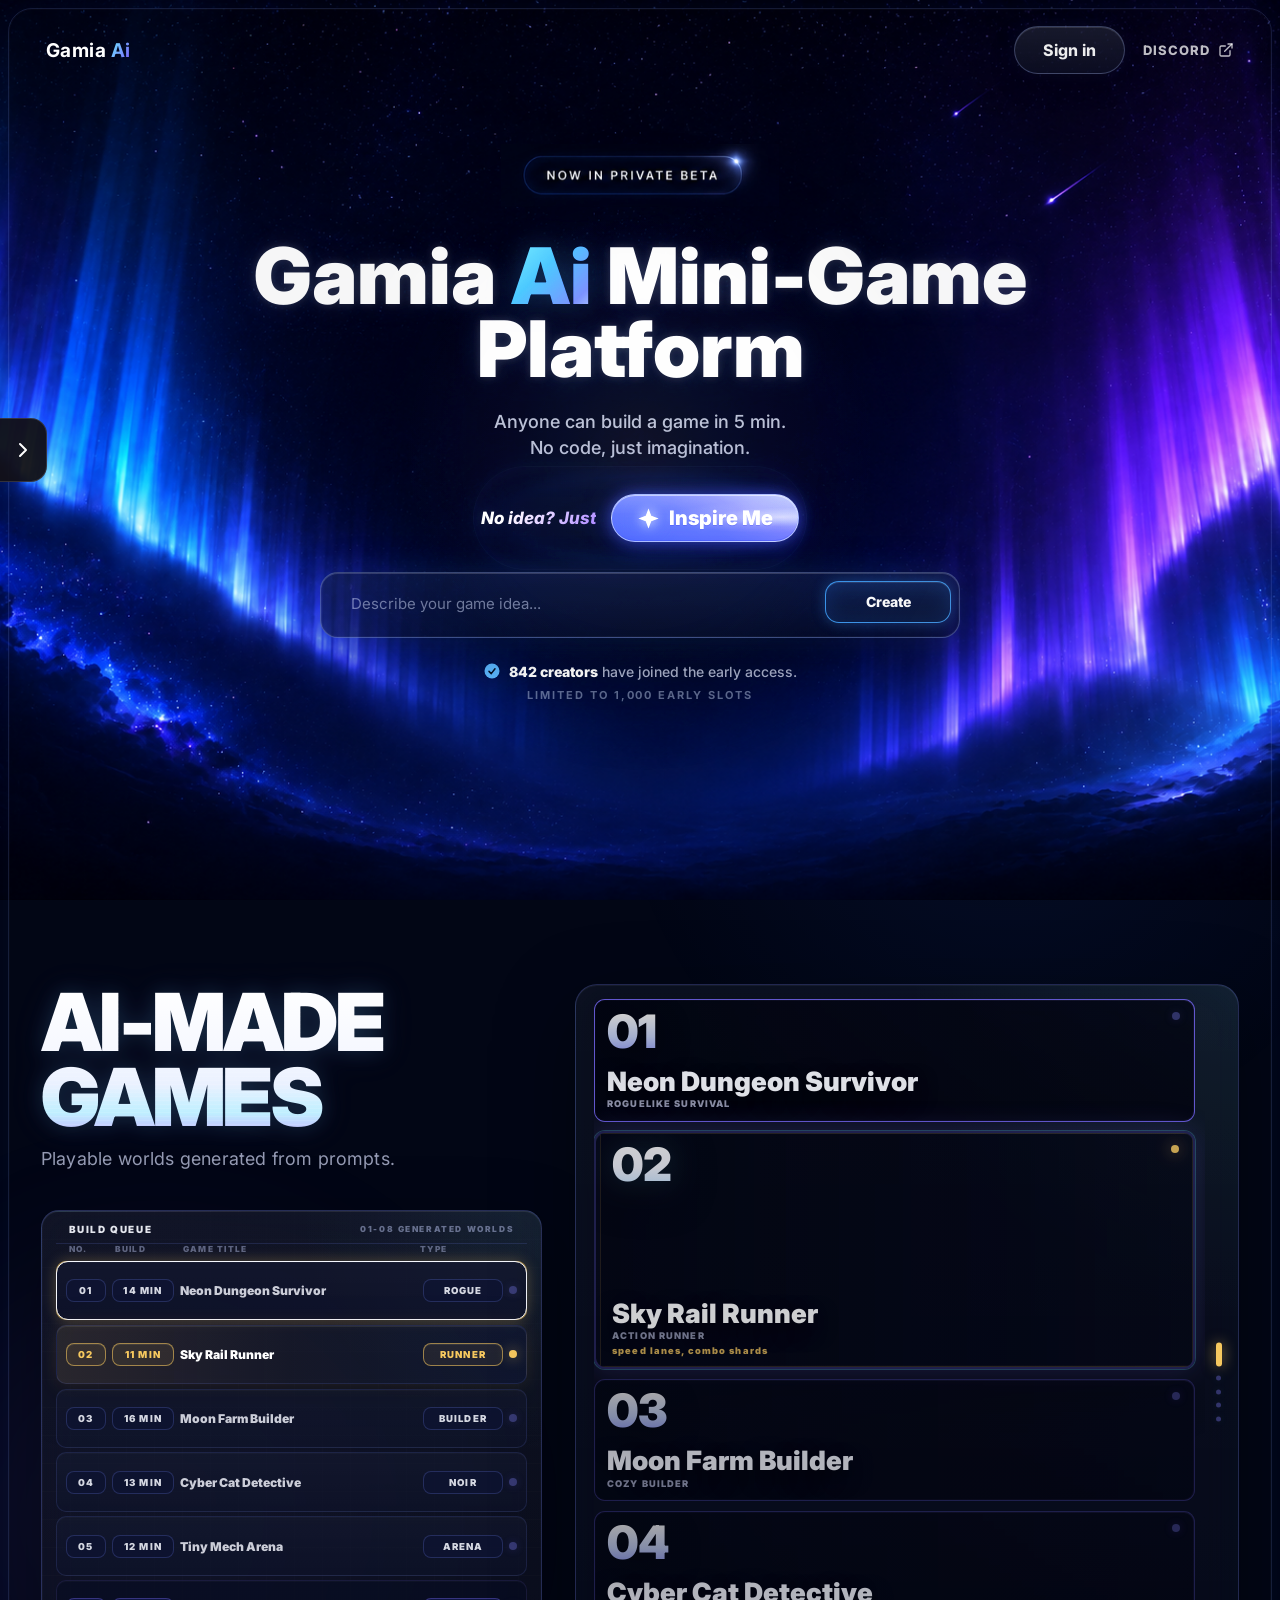
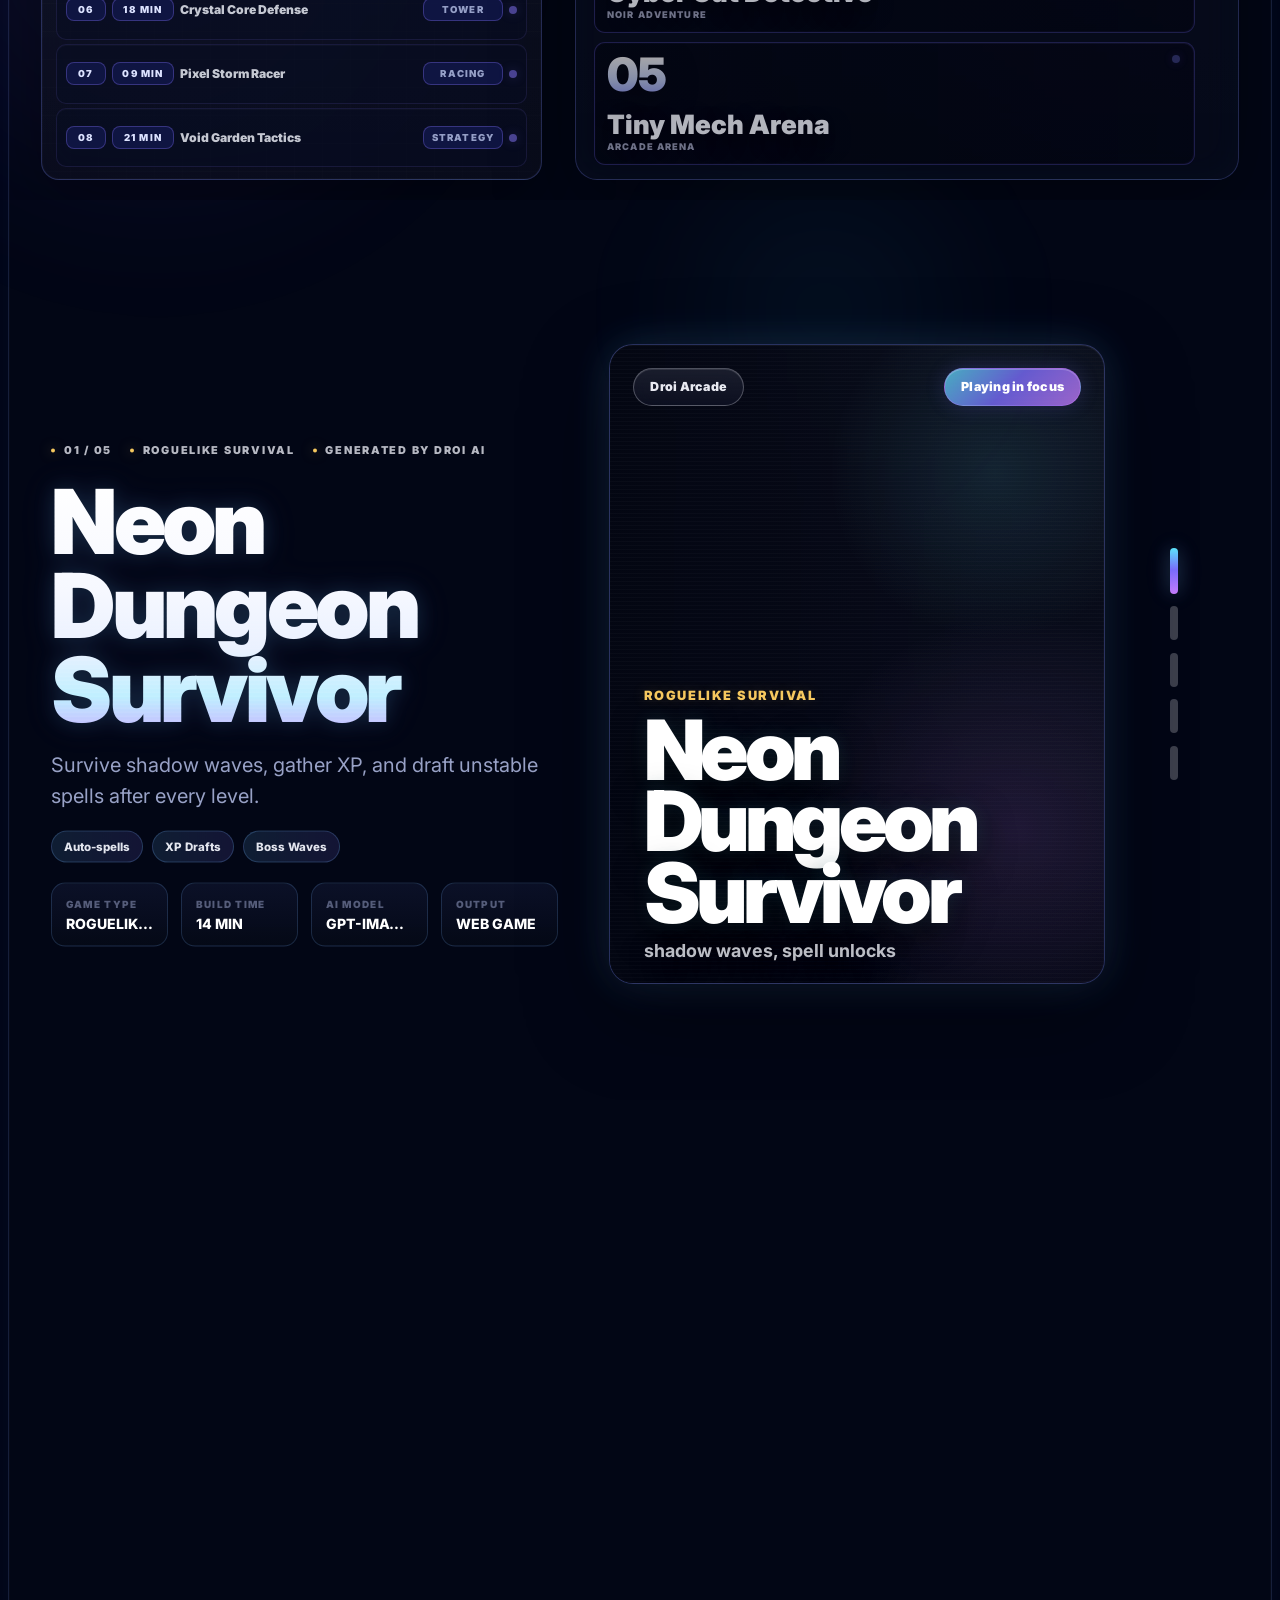
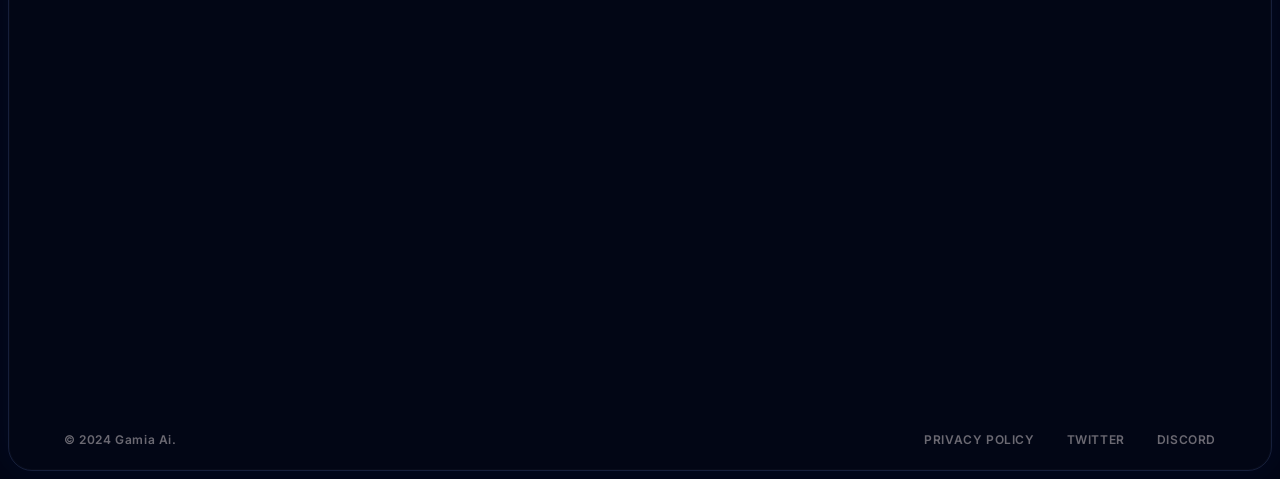
==== commit ea194c33: "Update index.html for prompt reset and cached workspace intro" ====
--- a/index.html
+++ b/index.html
@@ -1,497 +1,551 @@
-<!DOCTYPE html>
-<html lang="en">
-
-<head>
-    <meta charset="UTF-8">
-    <meta name="viewport" content="width=device-width, initial-scale=1.0">
-    <title>Gamia Ai | AI Mini-Game Platform</title>
-    <link rel="icon" href="data:image/svg+xml,%3Csvg xmlns='http://www.w3.org/2000/svg' viewBox='0 0 64 64'%3E%3Crect width='64' height='64' rx='14' fill='%23070a12'/%3E%3Cpath d='M32 8l6.5 17.5L56 32l-17.5 6.5L32 56l-6.5-17.5L8 32l17.5-6.5L32 8z' fill='%23a78bfa'/%3E%3Ccircle cx='32' cy='32' r='7' fill='%23ffffff'/%3E%3C/svg%3E" type="image/svg+xml">
-    <link rel="stylesheet" href="style.css?v=20260609-home-intro-v29">
-    <link rel="stylesheet" href="home-orbit-refine.css?v=20260616-progress-rails-v31">
+<!DOCTYPE html>
+<html lang="en">
+
+<head>
+    <meta charset="UTF-8">
+    <meta name="viewport" content="width=device-width, initial-scale=1.0">
+    <title>Gamia Ai | AI Mini-Game Platform</title>
+    <link rel="icon" href="data:image/svg+xml,%3Csvg xmlns='http://www.w3.org/2000/svg' viewBox='0 0 64 64'%3E%3Crect width='64' height='64' rx='14' fill='%23070a12'/%3E%3Cpath d='M32 8l6.5 17.5L56 32l-17.5 6.5L32 56l-6.5-17.5L8 32l17.5-6.5L32 8z' fill='%23a78bfa'/%3E%3Ccircle cx='32' cy='32' r='7' fill='%23ffffff'/%3E%3C/svg%3E" type="image/svg+xml">
+    <link rel="stylesheet" href="style.css?v=20260609-home-intro-v29">
+    <link rel="stylesheet" href="home-orbit-refine.css?v=20260616-progress-rails-v31">
     <link rel="stylesheet" href="chat-rebuild.css?v=20260617-workfeed-center-v1">
-    <link rel="stylesheet" href="intro/droi-intro.css?v=20260612-intro-mobile-title-v7">
-    <link rel="stylesheet" href="generated-workspace-pc.css?v=20260616-workspace-four-column-v2">
-    <link href="https://fonts.googleapis.com/css2?family=Inter:wght@400;500;600;700;800&display=swap" rel="stylesheet">
-    <script>
-        window.DROI_INTRO_CONFIG = {
-            meteorSrc: '',
-            logoHTML: 'Gamia <span class="ai">Ai</span>',
-            titleLine1: 'Your Ideas Fall Like Stars.',
-            titleLine2: 'We Catch Them.',
-            inspireSelector: '.inspire-entry-btn',
-            inspireIconSelector: '.inspire-entry-btn .sparkle-icon',
-            swapSelectors: ['.badge', '.title', '.subtitle'],
-            inspireRowSelector: '.inspire-section',
-            restSelectors: ['.header', '.waitlist-form', '.stats'],
+    <link rel="stylesheet" href="intro/droi-intro.css?v=20260612-intro-mobile-title-v7">
+    <link rel="stylesheet" href="generated-workspace-pc.css?v=20260616-workspace-four-column-v2">
+    <link href="https://fonts.googleapis.com/css2?family=Inter:wght@400;500;600;700;800&display=swap" rel="stylesheet">
+    <script>
+        window.DROI_INTRO_CONFIG = {
+            meteorSrc: '',
+            logoHTML: 'Gamia <span class="ai">Ai</span>',
+            titleLine1: 'Your Ideas Fall Like Stars.',
+            titleLine2: 'We Catch Them.',
+            inspireSelector: '.inspire-entry-btn',
+            inspireIconSelector: '.inspire-entry-btn .sparkle-icon',
+            swapSelectors: ['.badge', '.title', '.subtitle'],
+            inspireRowSelector: '.inspire-section',
+            restSelectors: ['.header', '.waitlist-form', '.stats'],
             oncePerSession: false,
             respectReducedMotion: false,
-            skippable: true
+            skippable: true,
+            skipIntroAsyncTimeoutMs: 260,
+            shouldSkipIntro: function () {
+                var params = new URLSearchParams(window.location.search || '');
+                if (params.get('restoreWorkspace') === '0' || params.get('noRestoreWorkspace') === '1') return false;
+                if (params.get('restoreWorkspace') === '1' || params.get('workspace') === 'restore') return true;
+                try {
+                    var raw = localStorage.getItem('gamia_active_workspace_hint');
+                    if (!raw) return false;
+                    var hint = JSON.parse(raw);
+                    var updatedAt = Date.parse(hint.updatedAt || hint.createdAt || '');
+                    return Boolean(hint.workspaceId && Number.isFinite(updatedAt) && Date.now() - updatedAt <= 6 * 60 * 60 * 1000);
+                } catch (error) {
+                    return false;
+                }
+            },
+            shouldSkipIntroAsync: function () {
+                var params = new URLSearchParams(window.location.search || '');
+                if (params.get('restoreWorkspace') === '0' || params.get('noRestoreWorkspace') === '1') return Promise.resolve(false);
+                if (!window.indexedDB) return Promise.resolve(false);
+                return new Promise(function (resolve) {
+                    var settled = false;
+                    function done(value) {
+                        if (settled) return;
+                        settled = true;
+                        resolve(Boolean(value));
+                    }
+                    var timeout = setTimeout(function () { done(false); }, 240);
+                    try {
+                        var request = indexedDB.open('droi_workspace_runtime', 1);
+                        request.onerror = function () { clearTimeout(timeout); done(false); };
+                        request.onblocked = function () { clearTimeout(timeout); done(false); };
+                        request.onsuccess = function () {
+                            var db = request.result;
+                            if (!db.objectStoreNames.contains('current')) {
+                                clearTimeout(timeout);
+                                done(false);
+                                return;
+                            }
+                            var tx = db.transaction('current', 'readonly');
+                            var getRequest = tx.objectStore('current').get('activeWorkspaceId');
+                            getRequest.onsuccess = function () {
+                                var active = getRequest.result || {};
+                                var updatedAt = Date.parse(active.updatedAt || '');
+                                clearTimeout(timeout);
+                                done(Boolean(active.workspaceId && Number.isFinite(updatedAt) && Date.now() - updatedAt <= 6 * 60 * 60 * 1000));
+                            };
+                            getRequest.onerror = function () { clearTimeout(timeout); done(false); };
+                        };
+                    } catch (error) {
+                        clearTimeout(timeout);
+                        done(false);
+                    }
+                });
+            }
         };
     </script>
-    <script src="intro/droi-intro.js?v=20260612-intro-mobile-title-v8"></script>
-</head>
-
-<body>
-    <!-- Spotlight effect layer -->
-    <div class="spotlight-overlay"></div>
-    <div class="spotlight-glow"></div>
-
-    <!-- Cinematic background depth layers -->
-    <div class="bg-layer bg-far"></div>
-    <div class="bg-layer bg-mid"></div>
-    <div class="bg-layer bg-near"></div>
-    <div class="bg-layer bg-left"></div>
-    <div class="scanline"></div>
-    <div class="starlight-container" id="starlightContainer"></div>
-
-    <!-- History Sidebar -->
-    <div class="history-sidebar" id="historySidebar">
-        <button class="sidebar-toggle" id="sidebarToggle">
-            <svg width="24" height="24" viewBox="0 0 24 24" fill="none" stroke="currentColor" stroke-width="2"
-                stroke-linecap="round" stroke-linejoin="round">
-                <polyline points="9 18 15 12 9 6"></polyline>
-            </svg>
-        </button>
-        <div class="sidebar-header">
-            <h3>History</h3>
-            <button class="sidebar-close-btn" id="sidebarCloseBtn" aria-label="Close history">
-                <svg width="20" height="20" viewBox="0 0 24 24" fill="none" stroke="currentColor" stroke-width="2.5"
-                    stroke-linecap="round" stroke-linejoin="round">
-                    <line x1="18" y1="6" x2="6" y2="18"></line>
-                    <line x1="6" y1="6" x2="18" y2="18"></line>
-                </svg>
-            </button>
-        </div>
-        <div class="inspire-profile-panel" id="inspireProfilePanel" style="display: none;"></div>
-        <div class="history-list" id="historyList">
-            <!-- Items injected by JS -->
-        </div>
-    </div>
-
-    <div class="home-view" id="homeView">
-    <img
-      class="home-static-background"
-      src="UI desgin/background.png"
-      alt=""
-      aria-hidden="true"
-    >
-    <header class="header">
-        <div class="logo" data-reveal="header">Gamia <span class="ai">Ai</span></div>
-        <div class="header-actions" data-reveal="header">
-            <button type="button" class="frontend-sign-in-btn" id="frontendSignInBtn">Sign in</button>
-            <button type="button" class="settings-btn admin-only" id="settingsBtn" aria-label="Admin AI Config"
-                style="display: none;">
-                <svg width="20" height="20" viewBox="0 0 24 24" fill="none" stroke="currentColor" stroke-width="2"
-                    stroke-linecap="round" stroke-linejoin="round">
-                    <circle cx="12" cy="12" r="3"></circle>
-                    <path
-                        d="M12 1v2M12 21v2M4.22 4.22l1.42 1.42M18.36 18.36l1.42 1.42M1 12h2M21 12h2M4.22 19.78l1.42-1.42M18.36 5.64l1.42-1.42">
-                    </path>
-                </svg>
-            </button>
-            <a href="https://discord.com/channels/1493509760866193552/1493509761814102058" class="header-link"
-                target="_blank" rel="noopener noreferrer">
-                DISCORD
-                <svg width="16" height="16" viewBox="0 0 24 24" fill="none" xmlns="http://www.w3.org/2000/svg">
-                    <path d="M18 13v6a2 2 0 0 1-2 2H5a2 2 0 0 1-2-2V8a2 2 0 0 1 2-2h6" stroke="currentColor"
-                        stroke-width="2" stroke-linecap="round" stroke-linejoin="round" />
-                    <polyline points="15 3 21 3 21 9" stroke="currentColor" stroke-width="2" stroke-linecap="round"
-                        stroke-linejoin="round" />
-                    <line x1="10" y1="14" x2="21" y2="3" stroke="currentColor" stroke-width="2" stroke-linecap="round"
-                        stroke-linejoin="round" />
-                </svg>
-            </a>
-        </div>
-    </header>
-
-    <main class="hero">
-        <div class="hero-content">
-        <img
-          class="badge badge-image"
-          data-reveal="badge"
-          src="UI desgin/gamia_exact_pixel_crops_v2/03_private_beta_badge_exact_pixel.png"
-          alt="NOW IN PRIVATE BETA"
-        >
-
-        <h1 class="title" data-reveal="title">
-            Gamia <span class="title-ai-accent">Ai</span> Mini-Game<br>
-            Platform
-        </h1>
-
-        <p class="subtitle" data-reveal="subtitle">
-            Anyone can build a game in 5 min.<br>
-            No code, just imagination.
-        </p>
-
-        <!-- Inspire Me Section -->
-        <div class="inspire-section" data-reveal="inspire">
-            <span class="inspire-text">No idea? Just</span>
-            <button type="button" class="inspire-entry-btn" id="inspireEntryBtn">
-                <svg width="28" height="28" viewBox="0 0 32 32" fill="none" class="sparkle-icon" aria-hidden="true">
-                    <path d="M16 2L19.8 12.2L30 16L19.8 19.8L16 30L12.2 19.8L2 16L12.2 12.2L16 2Z" fill="currentColor"></path>
-                </svg>
-                Inspire Me
-            </button>
-        </div>
-
-        <form class="waitlist-form prompt-mode" id="waitlistForm" data-reveal="prompt">
-            <textarea id="mainInput" class="email-input" placeholder="Describe your game idea..." autocomplete="off"
-                rows="1" maxlength="2000"></textarea>
-            <div id="charCountWarning" class="char-count-warning"></div>
-            <button type="submit" id="mainSubmitBtn" class="submit-btn">Create</button>
-        </form>
-
-
-
-        <button type="button" id="backToPromptBtn" class="back-btn" style="display: none;">
-            <svg width="18" height="18" viewBox="0 0 24 24" fill="none" stroke="currentColor" stroke-width="2"
-                stroke-linecap="round" stroke-linejoin="round" style="margin-right: 6px;">
-                <line x1="19" y1="12" x2="5" y2="12"></line>
-                <polyline points="12 19 5 12 12 5"></polyline>
-            </svg>
-            Edit Prompt
-        </button>
-
-        <!-- Progress & Generation Steps Container -->
-        <div class="progress-container" id="progressContainer" style="display: none;">
-            <div class="progress-text" id="progressText">0%</div>
-
-            <div class="progress-bar-bg" id="progressBarBg">
-                <div class="progress-bar-fill" id="progressBarFill"></div>
-            </div>
-
-            <div class="generation-steps" id="generationSteps">
-                <div class="step" id="step1">
-                    <div class="step-icon"></div>
-                    <div class="step-text">Analyzing your prompt...</div>
-                </div>
-                <div class="step" id="step2">
-                    <div class="step-icon"></div>
-                    <div class="step-text">Generating game assets...</div>
-                </div>
-                <div class="step" id="step3">
-                    <div class="step-icon"></div>
-                    <div class="step-text">Building your game...</div>
-                </div>
-            </div>
-
-            <div class="progress-logo">
-                <div class="logo-sparkle"></div>
-                <span>Gamia Ai</span>
-            </div>
-
-            <div class="progress-message" id="progressMessage"
-                style="display: none; margin-top: 1rem; color: var(--accent-yellow); font-size: 0.9rem;">
-                Queued: Due to high demand, rendering is queued. We will bring your creation to life and send it to your
-                email within a week.
-            </div>
-
-        </div>
-
-        <!-- Success State Container -->
-        <div class="success-state-container" id="successStateContainer" style="display: none;">
-            <div class="success-message-large">Your inspiration is in safe hands. We'll reply within 15 business days.
-            </div>
-            <button class="submit-btn new-idea-btn" id="newIdeaBtn">I got a new idea, let's create it!</button>
-        </div>
-
-        <div class="stats" id="statsContainer" data-reveal="stats">
-            <div class="joined-count">
-                <svg width="16" height="16" viewBox="0 0 24 24" fill="#facc15" xmlns="http://www.w3.org/2000/svg">
-                    <circle cx="12" cy="12" r="10" />
-                    <path d="M8 12.5L11 15.5L16 9" stroke="#110f17" stroke-width="2" stroke-linecap="round"
-                        stroke-linejoin="round" />
-                </svg>
-                <span><strong id="joinedCount">842 creators</strong> have joined the early access.</span>
-            </div>
-            <div class="limited-slots">LIMITED TO 1,000 EARLY SLOTS</div>
-        </div>
-        </div>
-
-        <aside class="hero-orbit" aria-hidden="true">
-            <div class="orbit-card">
-                <div class="orbit-rings">
-                    <span class="orbit-ring orbit-ring-one"></span>
-                    <span class="orbit-ring orbit-ring-two"></span>
-                    <span class="orbit-ring orbit-ring-three"></span>
-                    <span class="orbit-core">
-                        <strong>842</strong>
-                        <small>ideas caught</small>
-                    </span>
-                    <span class="orbit-node orbit-node-one"><b>Rogue</b></span>
-                    <span class="orbit-node orbit-node-two"><b>Runner</b></span>
-                    <span class="orbit-node orbit-node-three"><b>Builder</b></span>
-                    <span class="orbit-node orbit-node-four"><b>Racing</b></span>
-                    <span class="orbit-dot orbit-dot-one"></span>
-                    <span class="orbit-dot orbit-dot-two"></span>
-                    <span class="orbit-dot orbit-dot-three"></span>
-                </div>
-                <div class="orbit-caption">
-                    <span>AI game sparks</span>
-                    <strong>around Gamia</strong>
-                </div>
-            </div>
-        </aside>
-    </main>
-
-    <section class="roll-embed-section" id="rollEmbedSection" aria-label="Gamia Ai game roll showcase">
-        <iframe class="roll-embed-frame" id="rollEmbedFrame" src="./showcase/roll/showcase.html?v=20260613-detail-progress-bottom-v12"
-            title="Gamia Ai game roll showcase" loading="lazy" allowtransparency="true" scrolling="no"></iframe>
-    </section>
-
-    <footer class="footer">
-        <div class="copyright">&copy; 2024 Gamia Ai.</div>
-        <div class="footer-links">
-            <a href="#">PRIVACY POLICY</a>
-            <a href="#">TWITTER</a>
-            <a href="https://discord.com/channels/1493509760866193552/1493509761814102058" target="_blank"
-                rel="noopener noreferrer">DISCORD</a>
-        </div>
-    </footer>
-    </div>
-
-    <!-- Inspire Conversational View (Hidden by default) -->
-    <div class="inspire-view" id="inspireView" style="display: none;">
-        <div class="chat-header">
-            <button type="button" class="chat-close-btn" id="chatCloseBtn">
-                <svg width="24" height="24" viewBox="0 0 24 24" fill="none" stroke="currentColor" stroke-width="2"
-                    stroke-linecap="round" stroke-linejoin="round">
-                    <line x1="18" y1="6" x2="6" y2="18"></line>
-                    <line x1="6" y1="6" x2="18" y2="18"></line>
-                </svg>
-            </button>
-            <span>Gamia Ai Assistant</span>
-        </div>
-
-        <div class="chat-history" id="chatHistory">
-            <!-- Chat messages will be injected here -->
-        </div>
-
-        <aside class="chat-profile-sidebar" id="chatProfileSidebar" style="display: none;" aria-label="Inspiration profile"></aside>
-
-        <div class="chat-options-container" id="chatOptionsContainer" style="display: none;">
-            <div class="chat-options-list" id="chatOptionsList">
-                <!-- Option capsules injected here -->
-            </div>
-            <div class="chat-options-footer">
-                <button class="quick-more-btn" id="chatMoreBtn" type="button">
-                    <svg width="14" height="14" viewBox="0 0 24 24" fill="none" stroke="currentColor" stroke-width="2.5"
-                        stroke-linecap="round" stroke-linejoin="round">
-                        <polyline points="1 4 1 10 7 10"></polyline>
-                        <polyline points="23 20 23 14 17 14"></polyline>
-                        <path d="M20.49 9A9 9 0 0 0 5.64 5.64L1 10m22 4l-4.64 4.36A9 9 0 0 1 3.51 15"></path>
-                    </svg>
-                    More options
-                </button>
-            </div>
-        </div>
-
-        <div class="model-switch-notice" id="modelSwitchNotice" aria-live="polite" style="display: none;"></div>
-
-        <div class="chat-input-wrapper">
-            <div class="chat-input-bar unified-pill">
-                <div class="chat-attachment-tray" id="chatAttachmentTray" aria-live="polite" style="display: none;">
-                </div>
-                <div class="chat-composer-row">
-                    <button type="button" class="icon-btn plus-btn" id="chatAttachBtn" aria-label="Add files or images">
-                        <svg xmlns="http://www.w3.org/2000/svg" width="20" height="20" viewBox="0 0 24 24" fill="none"
-                            stroke="currentColor" stroke-width="2" stroke-linecap="round" stroke-linejoin="round">
-                            <line x1="12" y1="5" x2="12" y2="19"></line>
-                            <line x1="5" y1="12" x2="19" y2="12"></line>
-                        </svg>
-                    </button>
-                    <input type="file" id="chatFileInput" class="chat-file-input" multiple
-                        accept="image/*,.pdf,.txt,.md,.json,.csv,.doc,.docx,.ppt,.pptx,.xls,.xlsx,.zip,.rar,.7z,.tar,.gz,.tgz,application/zip,application/x-zip-compressed,application/vnd.rar,application/x-rar-compressed,application/x-7z-compressed,application/x-tar,application/gzip,application/x-gzip">
-                    <div id="chatCharCount" class="chat-char-count">0/3000</div>
-                    <textarea id="chatInputField" class="chat-real-input" placeholder="Ask anything"
-                        autocomplete="off" maxlength="3000" rows="1"></textarea>
-                    <div class="right-actions">
-                        <div class="model-selector-wrap input-model-selector">
-                            <button type="button" class="model-selector" id="modelSelector" aria-haspopup="listbox"
-                                aria-expanded="false">
-                                <span class="model-icon" id="activeModelIcon" aria-hidden="true"></span>
-                                <span class="model-name" id="activeModelName">GPT 5.5</span>
-                                <svg width="14" height="14" viewBox="0 0 24 24" fill="none" stroke="currentColor"
-                                    stroke-width="2.5" stroke-linecap="round" stroke-linejoin="round">
-                                    <polyline points="6 9 12 15 18 9"></polyline>
-                                </svg>
-                            </button>
-                            <div class="model-dropdown" id="modelDropdown" role="listbox" style="display: none;">
-                                <div class="model-dropdown-list" id="modelDropdownList"></div>
-                                <button type="button" class="model-config-link admin-only" id="modelConfigLink"
-                                    style="display: none;">Admin config...</button>
-                            </div>
-                        </div>
-                        <button type="button" class="icon-btn mic-btn" id="chatMicBtn" aria-label="Voice input"
-                            aria-pressed="false" title="Voice input">
-                            <svg xmlns="http://www.w3.org/2000/svg" width="18" height="18" viewBox="0 0 24 24"
-                                fill="none" stroke="currentColor" stroke-width="2" stroke-linecap="round"
-                                stroke-linejoin="round">
-                                <path d="M12 1a3 3 0 0 0-3 3v8a3 3 0 0 0 6 0V4a3 3 0 0 0-3-3z"></path>
-                                <path d="M19 10v2a7 7 0 0 1-14 0v-2"></path>
-                                <line x1="12" y1="19" x2="12" y2="23"></line>
-                                <line x1="8" y1="23" x2="16" y2="23"></line>
-                            </svg>
-                        </button>
-                        <button type="button" id="chatSendBtn" class="chat-send-btn black-circle" aria-label="Send"
-                            title="Send message">
-                            <svg width="18" height="18" viewBox="0 0 24 24" fill="none" stroke="currentColor"
-                                stroke-width="2.5" stroke-linecap="round" stroke-linejoin="round">
-                                <path d="M22 2 11 13"></path>
-                                <path d="m22 2-7 20-4-9-9-4 20-7z"></path>
-                            </svg>
-                        </button>
-                    </div>
-                </div>
-            </div>
-            <div class="chat-upload-limit-note" id="chatUploadLimitNote" aria-live="polite">
-                Folder uploads and total attachments are limited to 32MB.
-            </div>
-        </div>
-    </div>
-
-    <!-- Email Collection Modal -->
-    <div class="modal-overlay" id="emailModal">
-        <div class="modal-content">
-            <h2 class="modal-title">Apologies for the delay</h2>
-            <p class="modal-text">Please provide your personal email, and we will send the generated game to your inbox~
-            </p>
-            <form id="emailSubmitForm" class="email-modal-form">
-                <input type="email" id="modalEmailInput" class="modal-email-input"
-                    placeholder="Enter your email address..." required autocomplete="email">
-                <button type="submit" id="modalEmailSubmitBtn" class="submit-btn modal-submit-btn">Send</button>
-            </form>
-            <button class="modal-close-btn" id="closeEmailModalBtn">Skip
-                for now</button>
-        </div>
-    </div>
-
-    <!-- Success Modal -->
-    <div class="modal-overlay" id="successModal">
-        <div class="modal-content">
-            <div class="modal-icon">OK</div>
-            <h2 class="modal-title">Inspiration Received!</h2>
-            <p class="modal-text">We've got your creative spark. We will bring your idea to life and send it to your
-                provided email within 15 days~</p>
-            <button class="modal-close-btn" id="closeModalBtn">Got it!</button>
-        </div>
-    </div>
-
-    <!-- Admin AI Settings Modal -->
-    <div class="modal-overlay" id="settingsModal">
-        <div class="modal-content settings-panel">
-            <div class="settings-header">
-                <div>
-                    <h2 class="modal-title">Admin AI Config</h2>
-                    <p class="settings-subtitle">Platform API routing for enabled models. This panel is only visible to
-                        admins.</p>
-                </div>
-                <button type="button" class="settings-close-btn" id="closeSettingsBtn" aria-label="Close settings">
-                    <svg width="20" height="20" viewBox="0 0 24 24" fill="none" stroke="currentColor"
-                        stroke-width="2.5" stroke-linecap="round" stroke-linejoin="round">
-                        <line x1="18" y1="6" x2="6" y2="18"></line>
-                        <line x1="6" y1="6" x2="18" y2="18"></line>
-                    </svg>
-                </button>
-            </div>
-
-            <div class="settings-status" id="settingsStatus">Manage platform providers and enabled models.</div>
-
-            <div class="settings-layout">
-                <div class="provider-list" id="providerList"></div>
-
-                <div class="provider-editor">
-                    <div class="field-row">
-                        <label for="providerEnabled">Provider</label>
-                        <label class="toggle-row">
-                            <input type="checkbox" id="providerEnabled">
-                            <span>Enabled</span>
-                        </label>
-                    </div>
-
-                    <label class="settings-field">
-                        <span>API Key</span>
-                        <input type="password" id="providerApiKey" placeholder="sk-..." autocomplete="off">
-                    </label>
-
-                    <label class="settings-field">
-                        <span>Endpoint</span>
-                        <input type="url" id="providerBaseUrl" placeholder="https://api.openai.com/v1">
-                    </label>
-
-                    <div class="settings-grid">
-                        <label class="settings-field">
-                            <span>Model</span>
-                            <select id="providerModel"></select>
-                        </label>
-                        <label class="settings-field">
-                            <span>Reasoning</span>
-                            <select id="providerReasoning">
-                                <option value="none">None</option>
-                                <option value="low">Low</option>
-                                <option value="medium">Medium</option>
-                                <option value="high">High</option>
-                            </select>
-                        </label>
-                    </div>
-
-                    <label class="settings-field" id="customModelField" style="display: none;">
-                        <span>Custom model name</span>
-                        <input type="text" id="customModelName" placeholder="llama3.1:70b">
-                    </label>
-
-                    <div class="usage-panel">
-                        <div>
-                            <span class="usage-label">Total tokens</span>
-                            <strong id="usageTotalTokens">0</strong>
-                        </div>
-                        <div>
-                            <span class="usage-label">Estimated cost</span>
-                            <strong id="usageEstimatedCost">$0.00</strong>
-                        </div>
-                    </div>
-                    <div class="usage-model-list" id="usageByModelList"></div>
-
-                    <div class="settings-actions">
-                        <button type="button" class="submit-btn" id="saveSettingsBtn">Save config</button>
-                        <button type="button" class="modal-close-btn secondary-action" id="testConnectionBtn">Test
-                            connection</button>
-                        <button type="button" class="modal-close-btn secondary-action" id="clearProviderBtn">Clear
-                            key</button>
-                    </div>
-                </div>
-            </div>
-        </div>
-    </div>
-
-    <!-- User Account Notice Modal -->
-    <div class="modal-overlay" id="userAuthModal">
-        <div class="modal-content admin-auth-panel">
-            <div class="modal-icon">Account</div>
-            <h2 class="modal-title">Sign In Unavailable</h2>
-            <p class="modal-text" id="userAuthMessage">User account sign-in is not configured yet.</p>
-            <div class="admin-auth-actions">
-                <button type="button" class="submit-btn" id="retryUserAuthBtn">Try Again</button>
-                <button type="button" class="modal-close-btn secondary-action" id="closeUserAuthBtn">Close</button>
-            </div>
-        </div>
-    </div>
-
-    <!-- Admin Auth Notice Modal -->
-    <div class="modal-overlay" id="adminAuthModal">
-        <div class="modal-content admin-auth-panel">
-            <div class="modal-icon">Admin</div>
-            <h2 class="modal-title">Admin Config Unavailable</h2>
-            <p class="modal-text" id="adminAuthMessage">Admin model configuration login is not available in this frontend build.</p>
-            <div class="admin-auth-actions">
-                <button type="button" class="submit-btn" id="retryAdminAuthBtn">Try Again</button>
-                <button type="button" class="modal-close-btn secondary-action" id="closeAdminAuthBtn">Close</button>
-            </div>
-        </div>
-    </div>
-
-    <script src="script.js?v=20260616-workspace-four-column-v3"></script>
-    <script type="module" src="src-chat/index.js?v=20260612-chat-rebuild-m2"></script>
-</body>
-
-</html>
+    <script src="intro/droi-intro.js?v=20260612-intro-mobile-title-v8"></script>
+</head>
+
+<body>
+    <!-- Spotlight effect layer -->
+    <div class="spotlight-overlay"></div>
+    <div class="spotlight-glow"></div>
+
+    <!-- Cinematic background depth layers -->
+    <div class="bg-layer bg-far"></div>
+    <div class="bg-layer bg-mid"></div>
+    <div class="bg-layer bg-near"></div>
+    <div class="bg-layer bg-left"></div>
+    <div class="scanline"></div>
+    <div class="starlight-container" id="starlightContainer"></div>
+
+    <!-- History Sidebar -->
+    <div class="history-sidebar" id="historySidebar">
+        <button class="sidebar-toggle" id="sidebarToggle">
+            <svg width="24" height="24" viewBox="0 0 24 24" fill="none" stroke="currentColor" stroke-width="2"
+                stroke-linecap="round" stroke-linejoin="round">
+                <polyline points="9 18 15 12 9 6"></polyline>
+            </svg>
+        </button>
+        <div class="sidebar-header">
+            <h3>History</h3>
+            <button class="sidebar-close-btn" id="sidebarCloseBtn" aria-label="Close history">
+                <svg width="20" height="20" viewBox="0 0 24 24" fill="none" stroke="currentColor" stroke-width="2.5"
+                    stroke-linecap="round" stroke-linejoin="round">
+                    <line x1="18" y1="6" x2="6" y2="18"></line>
+                    <line x1="6" y1="6" x2="18" y2="18"></line>
+                </svg>
+            </button>
+        </div>
+        <div class="inspire-profile-panel" id="inspireProfilePanel" style="display: none;"></div>
+        <div class="history-list" id="historyList">
+            <!-- Items injected by JS -->
+        </div>
+    </div>
+
+    <div class="home-view" id="homeView">
+    <img
+      class="home-static-background"
+      src="UI desgin/background.png"
+      alt=""
+      aria-hidden="true"
+    >
+    <header class="header">
+        <div class="logo" data-reveal="header">Gamia <span class="ai">Ai</span></div>
+        <div class="header-actions" data-reveal="header">
+            <button type="button" class="frontend-sign-in-btn" id="frontendSignInBtn">Sign in</button>
+            <button type="button" class="settings-btn admin-only" id="settingsBtn" aria-label="Admin AI Config"
+                style="display: none;">
+                <svg width="20" height="20" viewBox="0 0 24 24" fill="none" stroke="currentColor" stroke-width="2"
+                    stroke-linecap="round" stroke-linejoin="round">
+                    <circle cx="12" cy="12" r="3"></circle>
+                    <path
+                        d="M12 1v2M12 21v2M4.22 4.22l1.42 1.42M18.36 18.36l1.42 1.42M1 12h2M21 12h2M4.22 19.78l1.42-1.42M18.36 5.64l1.42-1.42">
+                    </path>
+                </svg>
+            </button>
+            <a href="https://discord.com/channels/1493509760866193552/1493509761814102058" class="header-link"
+                target="_blank" rel="noopener noreferrer">
+                DISCORD
+                <svg width="16" height="16" viewBox="0 0 24 24" fill="none" xmlns="http://www.w3.org/2000/svg">
+                    <path d="M18 13v6a2 2 0 0 1-2 2H5a2 2 0 0 1-2-2V8a2 2 0 0 1 2-2h6" stroke="currentColor"
+                        stroke-width="2" stroke-linecap="round" stroke-linejoin="round" />
+                    <polyline points="15 3 21 3 21 9" stroke="currentColor" stroke-width="2" stroke-linecap="round"
+                        stroke-linejoin="round" />
+                    <line x1="10" y1="14" x2="21" y2="3" stroke="currentColor" stroke-width="2" stroke-linecap="round"
+                        stroke-linejoin="round" />
+                </svg>
+            </a>
+        </div>
+    </header>
+
+    <main class="hero">
+        <div class="hero-content">
+        <img
+          class="badge badge-image"
+          data-reveal="badge"
+          src="UI desgin/gamia_exact_pixel_crops_v2/03_private_beta_badge_exact_pixel.png"
+          alt="NOW IN PRIVATE BETA"
+        >
+
+        <h1 class="title" data-reveal="title">
+            Gamia <span class="title-ai-accent">Ai</span> Mini-Game<br>
+            Platform
+        </h1>
+
+        <p class="subtitle" data-reveal="subtitle">
+            Anyone can build a game in 5 min.<br>
+            No code, just imagination.
+        </p>
+
+        <!-- Inspire Me Section -->
+        <div class="inspire-section" data-reveal="inspire">
+            <span class="inspire-text">No idea? Just</span>
+            <button type="button" class="inspire-entry-btn" id="inspireEntryBtn">
+                <svg width="28" height="28" viewBox="0 0 32 32" fill="none" class="sparkle-icon" aria-hidden="true">
+                    <path d="M16 2L19.8 12.2L30 16L19.8 19.8L16 30L12.2 19.8L2 16L12.2 12.2L16 2Z" fill="currentColor"></path>
+                </svg>
+                Inspire Me
+            </button>
+        </div>
+
+        <form class="waitlist-form prompt-mode" id="waitlistForm" data-reveal="prompt">
+            <textarea id="mainInput" class="email-input" placeholder="Describe your game idea..." autocomplete="off"
+                rows="1" maxlength="2000"></textarea>
+            <div id="charCountWarning" class="char-count-warning"></div>
+            <button type="submit" id="mainSubmitBtn" class="submit-btn">Create</button>
+        </form>
+
+
+
+        <button type="button" id="backToPromptBtn" class="back-btn" style="display: none;">
+            <svg width="18" height="18" viewBox="0 0 24 24" fill="none" stroke="currentColor" stroke-width="2"
+                stroke-linecap="round" stroke-linejoin="round" style="margin-right: 6px;">
+                <line x1="19" y1="12" x2="5" y2="12"></line>
+                <polyline points="12 19 5 12 12 5"></polyline>
+            </svg>
+            Edit Prompt
+        </button>
+
+        <!-- Progress & Generation Steps Container -->
+        <div class="progress-container" id="progressContainer" style="display: none;">
+            <div class="progress-text" id="progressText">0%</div>
+
+            <div class="progress-bar-bg" id="progressBarBg">
+                <div class="progress-bar-fill" id="progressBarFill"></div>
+            </div>
+
+            <div class="generation-steps" id="generationSteps">
+                <div class="step" id="step1">
+                    <div class="step-icon"></div>
+                    <div class="step-text">Analyzing your prompt...</div>
+                </div>
+                <div class="step" id="step2">
+                    <div class="step-icon"></div>
+                    <div class="step-text">Generating game assets...</div>
+                </div>
+                <div class="step" id="step3">
+                    <div class="step-icon"></div>
+                    <div class="step-text">Building your game...</div>
+                </div>
+            </div>
+
+            <div class="progress-logo">
+                <div class="logo-sparkle"></div>
+                <span>Gamia Ai</span>
+            </div>
+
+            <div class="progress-message" id="progressMessage"
+                style="display: none; margin-top: 1rem; color: var(--accent-yellow); font-size: 0.9rem;">
+                Queued: Due to high demand, rendering is queued. We will bring your creation to life and send it to your
+                email within a week.
+            </div>
+
+        </div>
+
+        <!-- Success State Container -->
+        <div class="success-state-container" id="successStateContainer" style="display: none;">
+            <div class="success-message-large">Your inspiration is in safe hands. We'll reply within 15 business days.
+            </div>
+            <button class="submit-btn new-idea-btn" id="newIdeaBtn">I got a new idea, let's create it!</button>
+        </div>
+
+        <div class="stats" id="statsContainer" data-reveal="stats">
+            <div class="joined-count">
+                <svg width="16" height="16" viewBox="0 0 24 24" fill="#facc15" xmlns="http://www.w3.org/2000/svg">
+                    <circle cx="12" cy="12" r="10" />
+                    <path d="M8 12.5L11 15.5L16 9" stroke="#110f17" stroke-width="2" stroke-linecap="round"
+                        stroke-linejoin="round" />
+                </svg>
+                <span><strong id="joinedCount">842 creators</strong> have joined the early access.</span>
+            </div>
+            <div class="limited-slots">LIMITED TO 1,000 EARLY SLOTS</div>
+        </div>
+        </div>
+
+        <aside class="hero-orbit" aria-hidden="true">
+            <div class="orbit-card">
+                <div class="orbit-rings">
+                    <span class="orbit-ring orbit-ring-one"></span>
+                    <span class="orbit-ring orbit-ring-two"></span>
+                    <span class="orbit-ring orbit-ring-three"></span>
+                    <span class="orbit-core">
+                        <strong>842</strong>
+                        <small>ideas caught</small>
+                    </span>
+                    <span class="orbit-node orbit-node-one"><b>Rogue</b></span>
+                    <span class="orbit-node orbit-node-two"><b>Runner</b></span>
+                    <span class="orbit-node orbit-node-three"><b>Builder</b></span>
+                    <span class="orbit-node orbit-node-four"><b>Racing</b></span>
+                    <span class="orbit-dot orbit-dot-one"></span>
+                    <span class="orbit-dot orbit-dot-two"></span>
+                    <span class="orbit-dot orbit-dot-three"></span>
+                </div>
+                <div class="orbit-caption">
+                    <span>AI game sparks</span>
+                    <strong>around Gamia</strong>
+                </div>
+            </div>
+        </aside>
+    </main>
+
+    <section class="roll-embed-section" id="rollEmbedSection" aria-label="Gamia Ai game roll showcase">
+        <iframe class="roll-embed-frame" id="rollEmbedFrame" src="./showcase/roll/showcase.html?v=20260613-detail-progress-bottom-v12"
+            title="Gamia Ai game roll showcase" loading="lazy" allowtransparency="true" scrolling="no"></iframe>
+    </section>
+
+    <footer class="footer">
+        <div class="copyright">&copy; 2024 Gamia Ai.</div>
+        <div class="footer-links">
+            <a href="#">PRIVACY POLICY</a>
+            <a href="#">TWITTER</a>
+            <a href="https://discord.com/channels/1493509760866193552/1493509761814102058" target="_blank"
+                rel="noopener noreferrer">DISCORD</a>
+        </div>
+    </footer>
+    </div>
+
+    <!-- Inspire Conversational View (Hidden by default) -->
+    <div class="inspire-view" id="inspireView" style="display: none;">
+        <div class="chat-header">
+            <button type="button" class="chat-close-btn" id="chatCloseBtn">
+                <svg width="24" height="24" viewBox="0 0 24 24" fill="none" stroke="currentColor" stroke-width="2"
+                    stroke-linecap="round" stroke-linejoin="round">
+                    <line x1="18" y1="6" x2="6" y2="18"></line>
+                    <line x1="6" y1="6" x2="18" y2="18"></line>
+                </svg>
+            </button>
+            <span>Gamia Ai Assistant</span>
+        </div>
+
+        <div class="chat-history" id="chatHistory">
+            <!-- Chat messages will be injected here -->
+        </div>
+
+        <aside class="chat-profile-sidebar" id="chatProfileSidebar" style="display: none;" aria-label="Inspiration profile"></aside>
+
+        <div class="chat-options-container" id="chatOptionsContainer" style="display: none;">
+            <div class="chat-options-list" id="chatOptionsList">
+                <!-- Option capsules injected here -->
+            </div>
+            <div class="chat-options-footer">
+                <button class="quick-more-btn" id="chatMoreBtn" type="button">
+                    <svg width="14" height="14" viewBox="0 0 24 24" fill="none" stroke="currentColor" stroke-width="2.5"
+                        stroke-linecap="round" stroke-linejoin="round">
+                        <polyline points="1 4 1 10 7 10"></polyline>
+                        <polyline points="23 20 23 14 17 14"></polyline>
+                        <path d="M20.49 9A9 9 0 0 0 5.64 5.64L1 10m22 4l-4.64 4.36A9 9 0 0 1 3.51 15"></path>
+                    </svg>
+                    More options
+                </button>
+            </div>
+        </div>
+
+        <div class="model-switch-notice" id="modelSwitchNotice" aria-live="polite" style="display: none;"></div>
+
+        <div class="chat-input-wrapper">
+            <div class="chat-input-bar unified-pill">
+                <div class="chat-attachment-tray" id="chatAttachmentTray" aria-live="polite" style="display: none;">
+                </div>
+                <div class="chat-composer-row">
+                    <button type="button" class="icon-btn plus-btn" id="chatAttachBtn" aria-label="Add files or images">
+                        <svg xmlns="http://www.w3.org/2000/svg" width="20" height="20" viewBox="0 0 24 24" fill="none"
+                            stroke="currentColor" stroke-width="2" stroke-linecap="round" stroke-linejoin="round">
+                            <line x1="12" y1="5" x2="12" y2="19"></line>
+                            <line x1="5" y1="12" x2="19" y2="12"></line>
+                        </svg>
+                    </button>
+                    <input type="file" id="chatFileInput" class="chat-file-input" multiple
+                        accept="image/*,.pdf,.txt,.md,.json,.csv,.doc,.docx,.ppt,.pptx,.xls,.xlsx,.zip,.rar,.7z,.tar,.gz,.tgz,application/zip,application/x-zip-compressed,application/vnd.rar,application/x-rar-compressed,application/x-7z-compressed,application/x-tar,application/gzip,application/x-gzip">
+                    <div id="chatCharCount" class="chat-char-count">0/3000</div>
+                    <textarea id="chatInputField" class="chat-real-input" placeholder="Ask anything"
+                        autocomplete="off" maxlength="3000" rows="1"></textarea>
+                    <div class="right-actions">
+                        <div class="model-selector-wrap input-model-selector">
+                            <button type="button" class="model-selector" id="modelSelector" aria-haspopup="listbox"
+                                aria-expanded="false">
+                                <span class="model-icon" id="activeModelIcon" aria-hidden="true"></span>
+                                <span class="model-name" id="activeModelName">GPT 5.5</span>
+                                <svg width="14" height="14" viewBox="0 0 24 24" fill="none" stroke="currentColor"
+                                    stroke-width="2.5" stroke-linecap="round" stroke-linejoin="round">
+                                    <polyline points="6 9 12 15 18 9"></polyline>
+                                </svg>
+                            </button>
+                            <div class="model-dropdown" id="modelDropdown" role="listbox" style="display: none;">
+                                <div class="model-dropdown-list" id="modelDropdownList"></div>
+                                <button type="button" class="model-config-link admin-only" id="modelConfigLink"
+                                    style="display: none;">Admin config...</button>
+                            </div>
+                        </div>
+                        <button type="button" class="icon-btn mic-btn" id="chatMicBtn" aria-label="Voice input"
+                            aria-pressed="false" title="Voice input">
+                            <svg xmlns="http://www.w3.org/2000/svg" width="18" height="18" viewBox="0 0 24 24"
+                                fill="none" stroke="currentColor" stroke-width="2" stroke-linecap="round"
+                                stroke-linejoin="round">
+                                <path d="M12 1a3 3 0 0 0-3 3v8a3 3 0 0 0 6 0V4a3 3 0 0 0-3-3z"></path>
+                                <path d="M19 10v2a7 7 0 0 1-14 0v-2"></path>
+                                <line x1="12" y1="19" x2="12" y2="23"></line>
+                                <line x1="8" y1="23" x2="16" y2="23"></line>
+                            </svg>
+                        </button>
+                        <button type="button" id="chatSendBtn" class="chat-send-btn black-circle" aria-label="Send"
+                            title="Send message">
+                            <svg width="18" height="18" viewBox="0 0 24 24" fill="none" stroke="currentColor"
+                                stroke-width="2.5" stroke-linecap="round" stroke-linejoin="round">
+                                <path d="M22 2 11 13"></path>
+                                <path d="m22 2-7 20-4-9-9-4 20-7z"></path>
+                            </svg>
+                        </button>
+                    </div>
+                </div>
+            </div>
+            <div class="chat-upload-limit-note" id="chatUploadLimitNote" aria-live="polite">
+                Folder uploads and total attachments are limited to 32MB.
+            </div>
+        </div>
+    </div>
+
+    <!-- Email Collection Modal -->
+    <div class="modal-overlay" id="emailModal">
+        <div class="modal-content">
+            <h2 class="modal-title">Apologies for the delay</h2>
+            <p class="modal-text">Please provide your personal email, and we will send the generated game to your inbox~
+            </p>
+            <form id="emailSubmitForm" class="email-modal-form">
+                <input type="email" id="modalEmailInput" class="modal-email-input"
+                    placeholder="Enter your email address..." required autocomplete="email">
+                <button type="submit" id="modalEmailSubmitBtn" class="submit-btn modal-submit-btn">Send</button>
+            </form>
+            <button class="modal-close-btn" id="closeEmailModalBtn">Skip
+                for now</button>
+        </div>
+    </div>
+
+    <!-- Success Modal -->
+    <div class="modal-overlay" id="successModal">
+        <div class="modal-content">
+            <div class="modal-icon">OK</div>
+            <h2 class="modal-title">Inspiration Received!</h2>
+            <p class="modal-text">We've got your creative spark. We will bring your idea to life and send it to your
+                provided email within 15 days~</p>
+            <button class="modal-close-btn" id="closeModalBtn">Got it!</button>
+        </div>
+    </div>
+
+    <!-- Admin AI Settings Modal -->
+    <div class="modal-overlay" id="settingsModal">
+        <div class="modal-content settings-panel">
+            <div class="settings-header">
+                <div>
+                    <h2 class="modal-title">Admin AI Config</h2>
+                    <p class="settings-subtitle">Platform API routing for enabled models. This panel is only visible to
+                        admins.</p>
+                </div>
+                <button type="button" class="settings-close-btn" id="closeSettingsBtn" aria-label="Close settings">
+                    <svg width="20" height="20" viewBox="0 0 24 24" fill="none" stroke="currentColor"
+                        stroke-width="2.5" stroke-linecap="round" stroke-linejoin="round">
+                        <line x1="18" y1="6" x2="6" y2="18"></line>
+                        <line x1="6" y1="6" x2="18" y2="18"></line>
+                    </svg>
+                </button>
+            </div>
+
+            <div class="settings-status" id="settingsStatus">Manage platform providers and enabled models.</div>
+
+            <div class="settings-layout">
+                <div class="provider-list" id="providerList"></div>
+
+                <div class="provider-editor">
+                    <div class="field-row">
+                        <label for="providerEnabled">Provider</label>
+                        <label class="toggle-row">
+                            <input type="checkbox" id="providerEnabled">
+                            <span>Enabled</span>
+                        </label>
+                    </div>
+
+                    <label class="settings-field">
+                        <span>API Key</span>
+                        <input type="password" id="providerApiKey" placeholder="sk-..." autocomplete="off">
+                    </label>
+
+                    <label class="settings-field">
+                        <span>Endpoint</span>
+                        <input type="url" id="providerBaseUrl" placeholder="https://api.openai.com/v1">
+                    </label>
+
+                    <div class="settings-grid">
+                        <label class="settings-field">
+                            <span>Model</span>
+                            <select id="providerModel"></select>
+                        </label>
+                        <label class="settings-field">
+                            <span>Reasoning</span>
+                            <select id="providerReasoning">
+                                <option value="none">None</option>
+                                <option value="low">Low</option>
+                                <option value="medium">Medium</option>
+                                <option value="high">High</option>
+                            </select>
+                        </label>
+                    </div>
+
+                    <label class="settings-field" id="customModelField" style="display: none;">
+                        <span>Custom model name</span>
+                        <input type="text" id="customModelName" placeholder="llama3.1:70b">
+                    </label>
+
+                    <div class="usage-panel">
+                        <div>
+                            <span class="usage-label">Total tokens</span>
+                            <strong id="usageTotalTokens">0</strong>
+                        </div>
+                        <div>
+                            <span class="usage-label">Estimated cost</span>
+                            <strong id="usageEstimatedCost">$0.00</strong>
+                        </div>
+                    </div>
+                    <div class="usage-model-list" id="usageByModelList"></div>
+
+                    <div class="settings-actions">
+                        <button type="button" class="submit-btn" id="saveSettingsBtn">Save config</button>
+                        <button type="button" class="modal-close-btn secondary-action" id="testConnectionBtn">Test
+                            connection</button>
+                        <button type="button" class="modal-close-btn secondary-action" id="clearProviderBtn">Clear
+                            key</button>
+                    </div>
+                </div>
+            </div>
+        </div>
+    </div>
+
+    <!-- User Account Notice Modal -->
+    <div class="modal-overlay" id="userAuthModal">
+        <div class="modal-content admin-auth-panel">
+            <div class="modal-icon">Account</div>
+            <h2 class="modal-title">Sign In Unavailable</h2>
+            <p class="modal-text" id="userAuthMessage">User account sign-in is not configured yet.</p>
+            <div class="admin-auth-actions">
+                <button type="button" class="submit-btn" id="retryUserAuthBtn">Try Again</button>
+                <button type="button" class="modal-close-btn secondary-action" id="closeUserAuthBtn">Close</button>
+            </div>
+        </div>
+    </div>
+
+    <!-- Admin Auth Notice Modal -->
+    <div class="modal-overlay" id="adminAuthModal">
+        <div class="modal-content admin-auth-panel">
+            <div class="modal-icon">Admin</div>
+            <h2 class="modal-title">Admin Config Unavailable</h2>
+            <p class="modal-text" id="adminAuthMessage">Admin model configuration login is not available in this frontend build.</p>
+            <div class="admin-auth-actions">
+                <button type="button" class="submit-btn" id="retryAdminAuthBtn">Try Again</button>
+                <button type="button" class="modal-close-btn secondary-action" id="closeAdminAuthBtn">Close</button>
+            </div>
+        </div>
+    </div>
+
+    <script src="script.js?v=20260616-workspace-four-column-v3"></script>
+    <script type="module" src="src-chat/index.js?v=20260612-chat-rebuild-m2"></script>
+</body>
+
+</html>
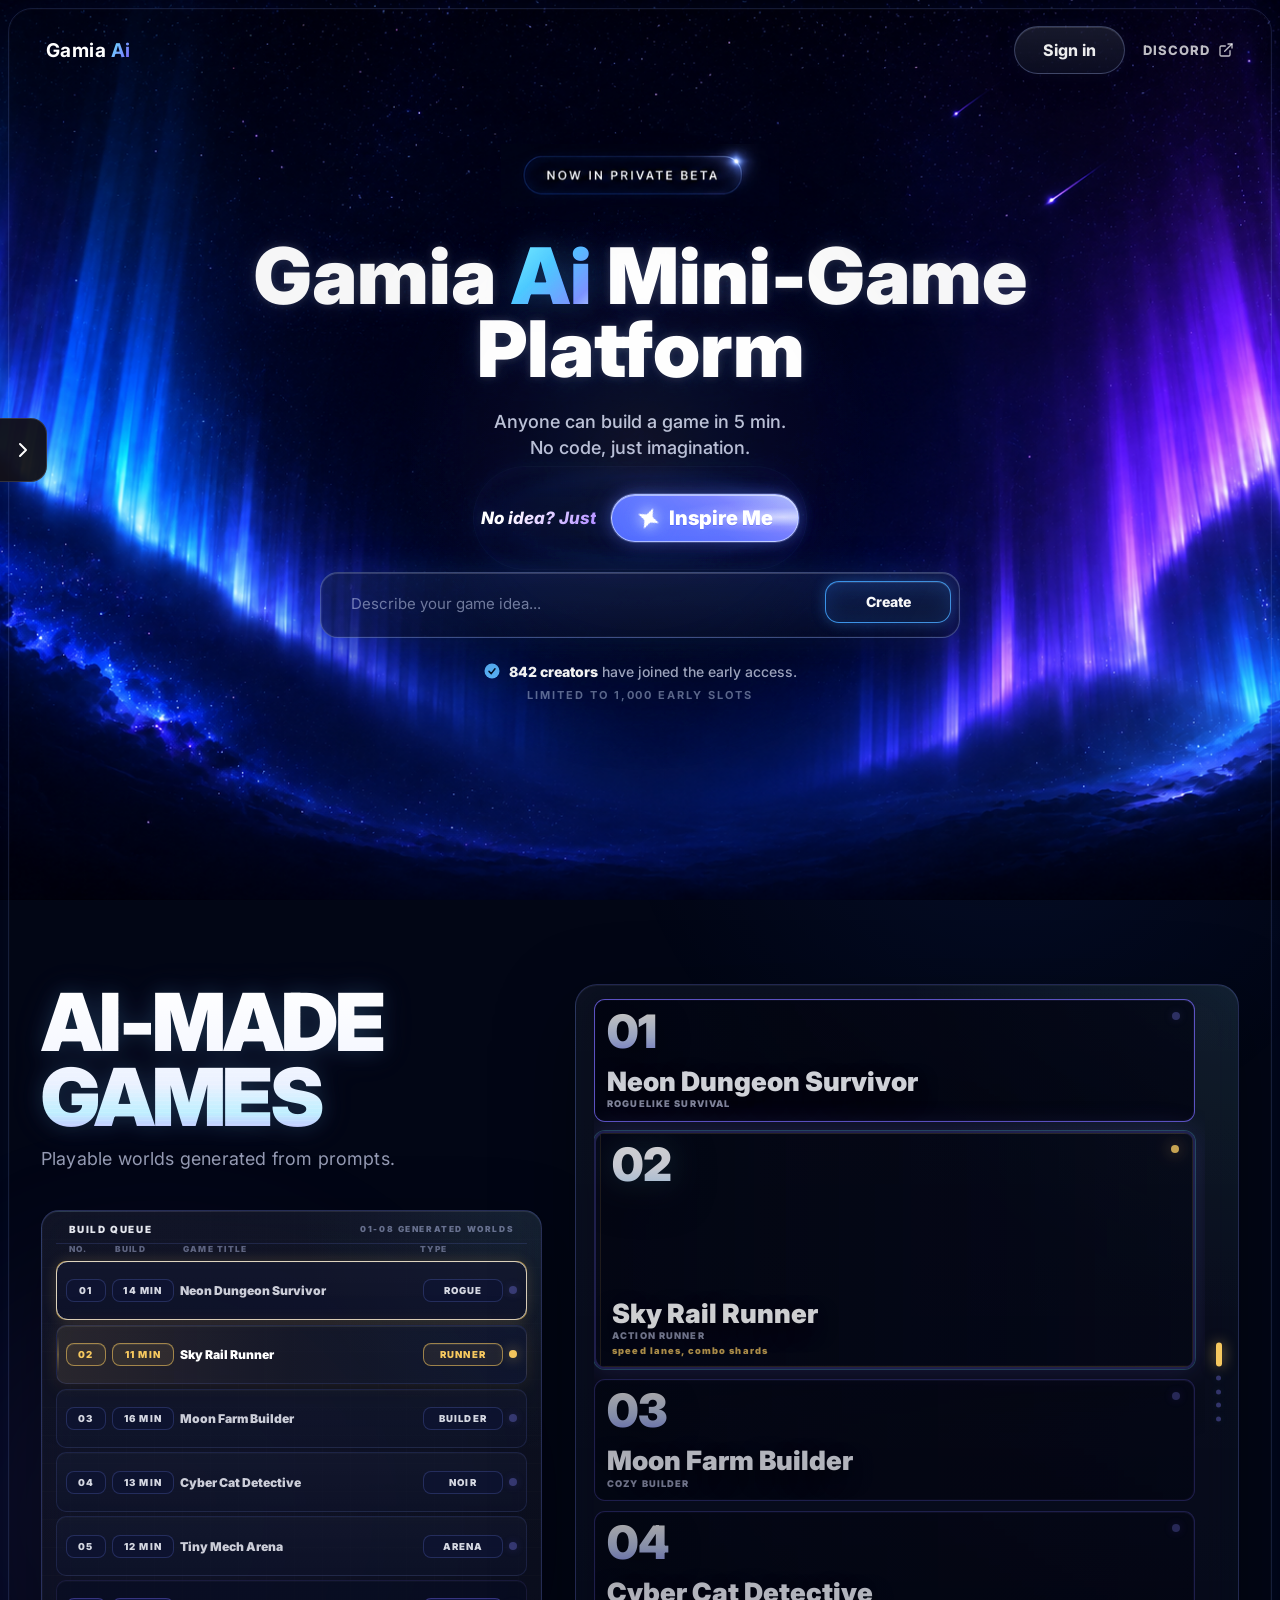
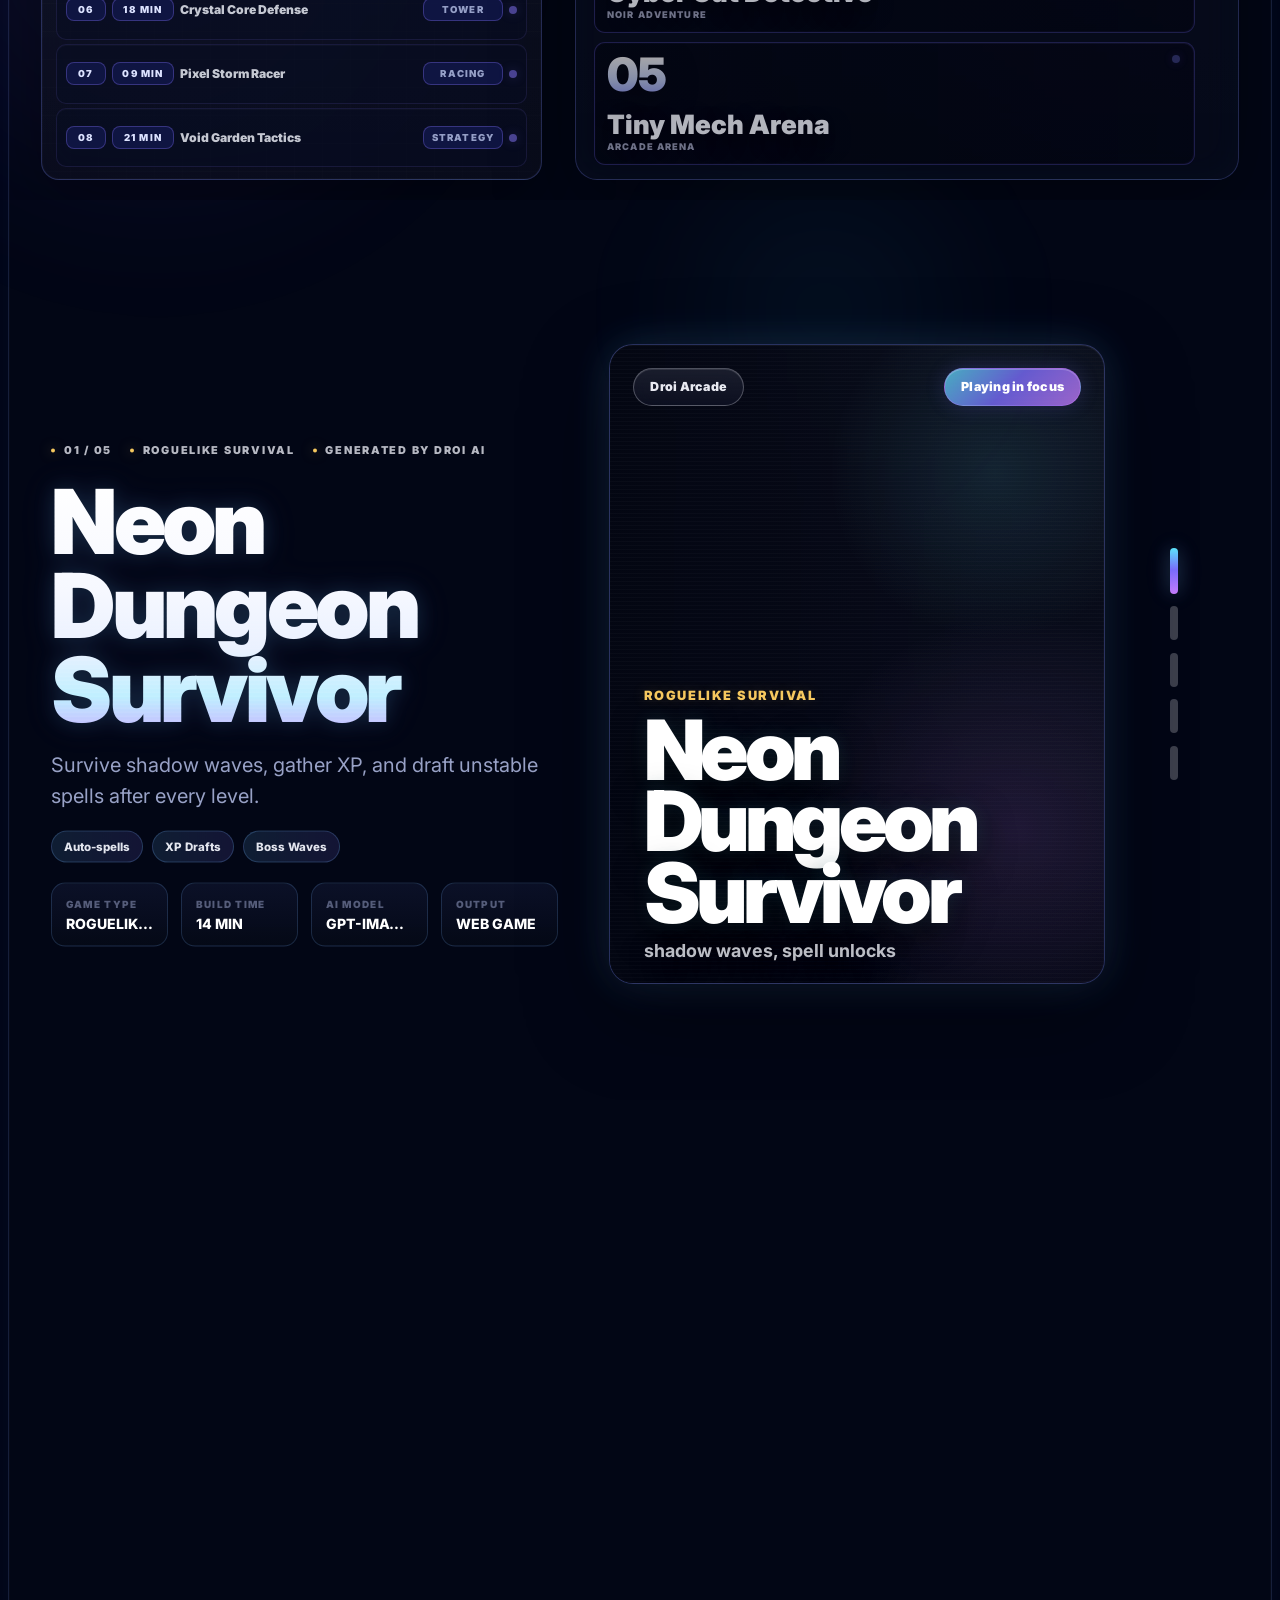
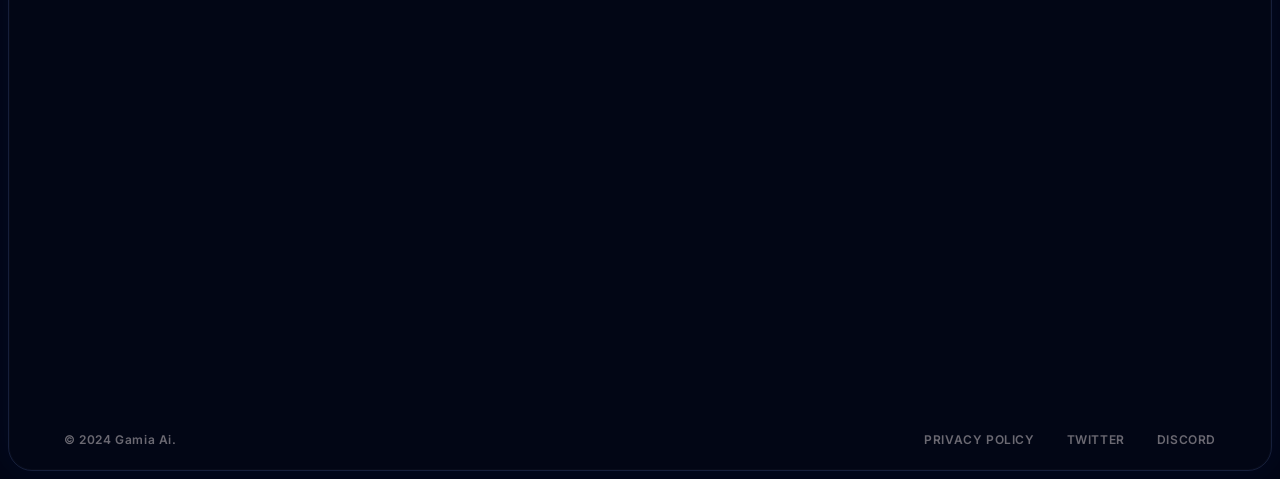
==== commit d4a75a05: "Update Gamia AI Direct workspace site" ====
--- a/index.html
+++ b/index.html
@@ -8,7 +8,7 @@
     <link rel="icon" href="data:image/svg+xml,%3Csvg xmlns='http://www.w3.org/2000/svg' viewBox='0 0 64 64'%3E%3Crect width='64' height='64' rx='14' fill='%23070a12'/%3E%3Cpath d='M32 8l6.5 17.5L56 32l-17.5 6.5L32 56l-6.5-17.5L8 32l17.5-6.5L32 8z' fill='%23a78bfa'/%3E%3Ccircle cx='32' cy='32' r='7' fill='%23ffffff'/%3E%3C/svg%3E" type="image/svg+xml">
     <link rel="stylesheet" href="style.css?v=20260609-home-intro-v29">
     <link rel="stylesheet" href="home-orbit-refine.css?v=20260616-progress-rails-v31">
-    <link rel="stylesheet" href="chat-rebuild.css?v=20260617-workfeed-center-v1">
+    <link rel="stylesheet" href="chat-rebuild.css?v=20260617-workfeed-center-v1">
     <link rel="stylesheet" href="intro/droi-intro.css?v=20260612-intro-mobile-title-v7">
     <link rel="stylesheet" href="generated-workspace-pc.css?v=20260616-workspace-four-column-v2">
     <link href="https://fonts.googleapis.com/css2?family=Inter:wght@400;500;600;700;800&display=swap" rel="stylesheet">
@@ -23,65 +23,65 @@
             swapSelectors: ['.badge', '.title', '.subtitle'],
             inspireRowSelector: '.inspire-section',
             restSelectors: ['.header', '.waitlist-form', '.stats'],
-            oncePerSession: false,
-            respectReducedMotion: false,
-            skippable: true,
-            skipIntroAsyncTimeoutMs: 260,
-            shouldSkipIntro: function () {
-                var params = new URLSearchParams(window.location.search || '');
-                if (params.get('restoreWorkspace') === '0' || params.get('noRestoreWorkspace') === '1') return false;
-                if (params.get('restoreWorkspace') === '1' || params.get('workspace') === 'restore') return true;
-                try {
-                    var raw = localStorage.getItem('gamia_active_workspace_hint');
-                    if (!raw) return false;
-                    var hint = JSON.parse(raw);
-                    var updatedAt = Date.parse(hint.updatedAt || hint.createdAt || '');
-                    return Boolean(hint.workspaceId && Number.isFinite(updatedAt) && Date.now() - updatedAt <= 6 * 60 * 60 * 1000);
-                } catch (error) {
-                    return false;
-                }
-            },
-            shouldSkipIntroAsync: function () {
-                var params = new URLSearchParams(window.location.search || '');
-                if (params.get('restoreWorkspace') === '0' || params.get('noRestoreWorkspace') === '1') return Promise.resolve(false);
-                if (!window.indexedDB) return Promise.resolve(false);
-                return new Promise(function (resolve) {
-                    var settled = false;
-                    function done(value) {
-                        if (settled) return;
-                        settled = true;
-                        resolve(Boolean(value));
-                    }
-                    var timeout = setTimeout(function () { done(false); }, 240);
-                    try {
-                        var request = indexedDB.open('droi_workspace_runtime', 1);
-                        request.onerror = function () { clearTimeout(timeout); done(false); };
-                        request.onblocked = function () { clearTimeout(timeout); done(false); };
-                        request.onsuccess = function () {
-                            var db = request.result;
-                            if (!db.objectStoreNames.contains('current')) {
-                                clearTimeout(timeout);
-                                done(false);
-                                return;
-                            }
-                            var tx = db.transaction('current', 'readonly');
-                            var getRequest = tx.objectStore('current').get('activeWorkspaceId');
-                            getRequest.onsuccess = function () {
-                                var active = getRequest.result || {};
-                                var updatedAt = Date.parse(active.updatedAt || '');
-                                clearTimeout(timeout);
-                                done(Boolean(active.workspaceId && Number.isFinite(updatedAt) && Date.now() - updatedAt <= 6 * 60 * 60 * 1000));
-                            };
-                            getRequest.onerror = function () { clearTimeout(timeout); done(false); };
-                        };
-                    } catch (error) {
-                        clearTimeout(timeout);
-                        done(false);
-                    }
-                });
-            }
-        };
-    </script>
+            oncePerSession: false,
+            respectReducedMotion: false,
+            skippable: true,
+            skipIntroAsyncTimeoutMs: 260,
+            shouldSkipIntro: function () {
+                var params = new URLSearchParams(window.location.search || '');
+                if (params.get('restoreWorkspace') === '0' || params.get('noRestoreWorkspace') === '1') return false;
+                if (params.get('restoreWorkspace') === '1' || params.get('workspace') === 'restore') return true;
+                try {
+                    var raw = localStorage.getItem('gamia_active_workspace_hint');
+                    if (!raw) return false;
+                    var hint = JSON.parse(raw);
+                    var updatedAt = Date.parse(hint.updatedAt || hint.createdAt || '');
+                    return Boolean(hint.workspaceId && Number.isFinite(updatedAt) && Date.now() - updatedAt <= 6 * 60 * 60 * 1000);
+                } catch (error) {
+                    return false;
+                }
+            },
+            shouldSkipIntroAsync: function () {
+                var params = new URLSearchParams(window.location.search || '');
+                if (params.get('restoreWorkspace') === '0' || params.get('noRestoreWorkspace') === '1') return Promise.resolve(false);
+                if (!window.indexedDB) return Promise.resolve(false);
+                return new Promise(function (resolve) {
+                    var settled = false;
+                    function done(value) {
+                        if (settled) return;
+                        settled = true;
+                        resolve(Boolean(value));
+                    }
+                    var timeout = setTimeout(function () { done(false); }, 240);
+                    try {
+                        var request = indexedDB.open('droi_workspace_runtime', 1);
+                        request.onerror = function () { clearTimeout(timeout); done(false); };
+                        request.onblocked = function () { clearTimeout(timeout); done(false); };
+                        request.onsuccess = function () {
+                            var db = request.result;
+                            if (!db.objectStoreNames.contains('current')) {
+                                clearTimeout(timeout);
+                                done(false);
+                                return;
+                            }
+                            var tx = db.transaction('current', 'readonly');
+                            var getRequest = tx.objectStore('current').get('activeWorkspaceId');
+                            getRequest.onsuccess = function () {
+                                var active = getRequest.result || {};
+                                var updatedAt = Date.parse(active.updatedAt || '');
+                                clearTimeout(timeout);
+                                done(Boolean(active.workspaceId && Number.isFinite(updatedAt) && Date.now() - updatedAt <= 6 * 60 * 60 * 1000));
+                            };
+                            getRequest.onerror = function () { clearTimeout(timeout); done(false); };
+                        };
+                    } catch (error) {
+                        clearTimeout(timeout);
+                        done(false);
+                    }
+                });
+            }
+        };
+    </script>
     <script src="intro/droi-intro.js?v=20260612-intro-mobile-title-v8"></script>
 </head>
 
--- a/chat-rebuild.css
+++ b/chat-rebuild.css
@@ -1,948 +1,998 @@
-/*
- * chat-rebuild.css — chat rebuild component styles (CHAT_REBUILD_PLAN.md).
- * M1/T1.4: migrated from the JS-injected <style> in installExecutionTimelineStyles().
- * Rules:
- *   - No !important. No hardcoded color values: every color references an
- *     --rgb-* / --state-* token defined in the authoritative :root block
- *     appended at the end of style.css.
- *   - Load order: after style.css and home-orbit-refine.css.
- */
-
-/* ===== Execution timeline (admin/debug surface; user-facing copy moves to ?debug=1 in M4) ===== */
-
-.execution-timeline-card {
-    display: grid;
-    gap: 10px;
-    min-width: min(560px, 100%);
-    padding: 14px;
-    border: 1px solid rgba(var(--rgb-cyan-soft), .18);
-    border-radius: 8px;
-    background: linear-gradient(180deg, rgba(var(--rgb-ink-a), .82), rgba(var(--rgb-ink-b), .9));
-    color: rgb(var(--rgb-text-soft));
-    box-shadow: 0 18px 46px rgba(var(--rgb-black), .28), inset 0 1px 0 rgba(var(--rgb-white), .06);
-    backdrop-filter: blur(14px);
-}
-
-.execution-timeline-head {
-    display: flex;
-    align-items: center;
-    justify-content: space-between;
-    gap: 10px;
-}
-
-.execution-timeline-head strong {
-    font-size: 14px;
-    color: rgb(var(--rgb-text-strong));
-}
-
-.execution-timeline-head small {
-    color: rgb(var(--rgb-muted-a));
-}
-
-.execution-timeline-list {
-    display: grid;
-    gap: 6px;
-}
-
-.execution-event {
-    border: 1px solid rgba(var(--rgb-cyan-soft), .14);
-    border-radius: 7px;
-    background: rgba(var(--rgb-white), .055);
-    overflow: hidden;
-}
-
-.execution-event summary {
-    display: flex;
-    align-items: center;
-    gap: 8px;
-    min-height: 34px;
-    padding: 7px 9px;
-    cursor: pointer;
-    list-style: none;
-}
-
-.execution-event summary:hover {
-    background: rgba(var(--rgb-cyan-soft), .055);
-}
-
-.execution-event summary::-webkit-details-marker {
-    display: none;
-}
-
-.execution-event-dot {
-    width: 9px;
-    height: 9px;
-    border-radius: 999px;
-    background: rgb(var(--rgb-muted-c));
-    flex: 0 0 auto;
-}
-
-.execution-event[data-status="running"] .execution-event-dot {
-    background: rgb(var(--rgb-cyan));
-    box-shadow: 0 0 0 4px rgba(var(--rgb-cyan), .13), 0 0 16px rgba(var(--rgb-cyan), .35);
-}
-
-.execution-event[data-status="done"] .execution-event-dot {
-    background: rgb(var(--rgb-ok));
-    box-shadow: 0 0 14px rgba(var(--rgb-ok), .25);
-}
-
-.execution-event[data-status="warning"] .execution-event-dot {
-    background: rgb(var(--rgb-warn));
-}
-
-.execution-event[data-status="failed"] .execution-event-dot {
-    background: rgb(var(--rgb-fail));
-}
-
-.execution-event[data-status="queued"] .execution-event-dot {
-    background: rgb(var(--rgb-queued));
-}
-
-.execution-event-title {
-    font-weight: 700;
-    line-height: 1.3;
-}
-
-.execution-event-status {
-    margin-left: auto;
-    font-size: 11px;
-    text-transform: uppercase;
-    color: rgb(var(--rgb-muted-b));
-}
-
-.execution-event-detail {
-    padding: 0 9px 9px 26px;
-    color: rgb(var(--rgb-detail));
-    font-size: 12px;
-    line-height: 1.45;
-    white-space: pre-wrap;
-}
-
-.execution-timeline-card ::selection {
-    background: rgba(var(--rgb-cyan-soft), .28);
-    color: rgb(var(--rgb-white));
-}
-
-/* ===== Workfeed / completion receipt ===== */
-
-.workfeed-card,
-.completion-receipt-card {
-    display: grid;
-    gap: 12px;
-    width: min(720px, 100%);
-    padding: 15px 16px;
-    border: 1px solid rgba(var(--rgb-cyan-soft), .22);
-    border-radius: 12px;
-    background: linear-gradient(180deg, rgba(var(--rgb-ink-c), .9), rgba(var(--rgb-ink-d), .95));
-    color: rgb(var(--rgb-text-soft));
-    box-shadow: 0 18px 48px rgba(var(--rgb-black), .3), inset 0 1px 0 rgba(var(--rgb-white), .06);
-    backdrop-filter: blur(16px);
-}
-
-.workfeed-card[data-status="failed"],
-.completion-receipt-card[data-status*="review"] {
-    border-color: rgba(var(--rgb-warn), .34);
-}
-
-.workfeed-head,
-.completion-receipt-head {
-    display: flex;
-    align-items: center;
-    justify-content: space-between;
-    gap: 10px;
-}
-
-.workfeed-cancel-btn {
-    appearance: none;
-    -webkit-appearance: none;
-    flex: 0 0 auto;
-    min-height: 32px;
-    padding: 0 14px;
-    border: 1px solid rgba(var(--rgb-periwinkle), .28);
-    border-radius: 999px;
-    background:
-        linear-gradient(180deg, rgba(var(--rgb-white), .08), rgba(var(--rgb-white), .035)),
-        rgba(var(--rgb-ink-b), .86);
-    color: rgba(var(--rgb-text-stronger), .9);
-    box-shadow: inset 0 1px 0 rgba(var(--rgb-white), .08);
-    font: inherit;
-    font-size: 12px;
-    font-weight: 800;
-    line-height: 1;
-    cursor: pointer;
-}
-
-.workfeed-cancel-btn:hover {
-    border-color: rgba(var(--rgb-kicker), .42);
-    background:
-        linear-gradient(180deg, rgba(var(--rgb-cyan-soft), .11), rgba(var(--rgb-indigo-soft), .08)),
-        rgba(var(--rgb-ink-b), .9);
-    color: rgb(var(--rgb-text-stronger));
-}
-
-.workfeed-pulse {
-    width: 10px;
-    height: 10px;
-    border-radius: 999px;
-    background: rgb(var(--rgb-cyan));
-    box-shadow: 0 0 0 5px rgba(var(--rgb-cyan), .12), 0 0 18px rgba(var(--rgb-cyan), .34);
-}
-
-.workfeed-card[data-status="running"] .workfeed-pulse {
-    animation: workfeedPulseBreathe 1.45s ease-in-out infinite;
-}
-
-.workfeed-card[data-status="done"] .workfeed-pulse,
-.completion-receipt-badge {
-    background: rgba(var(--rgb-ok), .16);
-    color: var(--state-ok);
-}
-
-.workfeed-card[data-status="failed"] .workfeed-pulse {
-    background: rgb(var(--rgb-fail));
-    box-shadow: 0 0 0 5px rgba(var(--rgb-fail), .12), 0 0 18px rgba(var(--rgb-fail), .32);
-}
-
-.workfeed-title {
-    display: grid;
-    gap: 2px;
-    flex: 1 1 auto;
-    min-width: 0;
-}
-
-.workfeed-title strong,
-.completion-receipt-title {
-    margin: 0;
-    color: rgb(var(--rgb-text-stronger));
-    font-size: 15px;
-    font-weight: 850;
-    line-height: 1.35;
-}
-
-.workfeed-title small,
-.completion-receipt-summary,
-.completion-receipt-meta,
-.completion-receipt-areas p {
-    margin: 0;
-    color: rgb(var(--rgb-detail));
-    font-size: 12px;
-    line-height: 1.45;
-}
-
-.workfeed-steps {
-    display: grid;
-    gap: 7px;
-    margin: 0;
-    padding: 0;
-    list-style: none;
-}
-
-.workfeed-step {
-    display: grid;
-    grid-template-columns: 32px minmax(0, 1fr);
-    gap: 8px;
-    align-items: start;
-    min-height: 32px;
-}
-
-.workfeed-dot {
-    display: grid;
-    place-items: center;
-    width: 22px;
-    height: 22px;
-    border-radius: 999px;
-    border: 1px solid rgba(var(--rgb-periwinkle), .24);
-    background: rgba(var(--rgb-white), .055);
-    color: rgb(var(--rgb-muted-b));
-    font-size: 9px;
-    font-weight: 900;
-}
-
-.workfeed-step[data-status="running"] .workfeed-dot {
-    background: rgba(var(--rgb-cyan-soft), .13);
-    color: rgb(var(--rgb-kicker));
-    border-top-color: rgb(var(--rgb-cyan));
-    color: transparent;
-    animation: workfeedSpin 0.85s linear infinite, workfeedStepGlow 1.5s ease-in-out infinite;
-}
-
-.workfeed-step[data-status="running"] .workfeed-dot::before {
-    content: '';
-    width: 6px;
-    height: 6px;
-    border-radius: 999px;
-    background: rgb(var(--rgb-cyan));
-}
-
-.workfeed-step[data-status="done"] .workfeed-dot {
-    background: rgba(var(--rgb-ok), .16);
-    color: var(--state-ok);
-}
-
-.workfeed-step[data-status="failed"] .workfeed-dot,
-.workfeed-step[data-status="warning"] .workfeed-dot {
-    background: rgba(var(--rgb-warn), .15);
-    color: rgb(var(--rgb-warn));
-}
-
-@keyframes workfeedPulseBreathe {
-    0%, 100% {
-        transform: scale(1);
-        box-shadow: 0 0 0 4px rgba(var(--rgb-cyan), .1), 0 0 16px rgba(var(--rgb-cyan), .28);
-    }
-    50% {
-        transform: scale(1.18);
-        box-shadow: 0 0 0 8px rgba(var(--rgb-cyan), .05), 0 0 24px rgba(var(--rgb-cyan), .44);
-    }
-}
-
-@keyframes workfeedSpin {
-    to { transform: rotate(360deg); }
-}
-
-@keyframes workfeedStepGlow {
-    0%, 100% { box-shadow: 0 0 0 0 rgba(var(--rgb-cyan), .08); }
-    50% { box-shadow: 0 0 0 5px rgba(var(--rgb-cyan), .05); }
-}
-
-.workfeed-step-main,
-.workfeed-step-line {
-    display: grid;
-    gap: 2px;
-    min-width: 0;
-}
-
-.workfeed-step-line {
-    grid-template-columns: minmax(0, max-content) minmax(0, 1fr);
-    align-items: baseline;
-    column-gap: 8px;
-}
-
-.workfeed-step-line strong {
-    color: rgb(var(--rgb-text-strong));
-    font-size: 13px;
-}
-
-.workfeed-step-line em {
-    color: rgb(var(--rgb-muted-b));
-    font-size: 11px;
-    font-style: normal;
-}
-
-.workfeed-step-main small {
-    color: rgb(var(--rgb-muted-a));
-    font-size: 12px;
-    line-height: 1.4;
-}
-
-.chat-history.is-generating .chat-message.bot:has(.workfeed-card) {
-    width: 100%;
-    max-width: 100%;
-    display: flex;
-    align-items: center;
-    margin-left: auto;
-    margin-right: auto;
-}
-
-.chat-history.is-generating .chat-message.bot:has(.workfeed-card) .chat-content-wrap,
-.chat-history.is-generating .chat-message.bot:has(.workfeed-card) .chat-bubble {
-    width: 100%;
-    max-width: 100%;
-    display: flex;
-    align-items: center;
-}
-
-.chat-history.is-generating .chat-message.bot:has(.workfeed-card) .chat-bubble {
-    padding: 0;
-    background: transparent;
-    border: 0;
-    box-shadow: none;
-}
-
-.chat-history.is-generating .workfeed-card {
-    width: min(720px, calc(100vw - 64px));
-    margin-left: auto;
-    margin-right: auto;
-}
-
-.completion-receipt-badge {
-    display: inline-flex;
-    align-items: center;
-    min-height: 24px;
-    padding: 0 9px;
-    border-radius: 999px;
-    font-size: 11px;
-    font-weight: 900;
-    text-transform: uppercase;
-    letter-spacing: .04em;
-}
-
-.completion-receipt-actions {
-    display: flex;
-    gap: 8px;
-    flex-wrap: wrap;
-}
-
-.completion-receipt-btn {
-    min-height: 34px;
-    padding: 0 14px;
-    border: 1px solid rgba(var(--rgb-periwinkle), .26);
-    border-radius: 999px;
-    background: rgba(var(--rgb-white), .055);
-    color: rgba(var(--rgb-action-text), .9);
-    font-size: 12px;
-    font-weight: 800;
-    cursor: pointer;
-}
-
-.completion-receipt-btn.primary {
-    border-color: rgba(var(--rgb-kicker), .42);
-    background: linear-gradient(180deg, rgba(var(--rgb-cyan-soft), .16), rgba(var(--rgb-indigo-soft), .09));
-    color: rgb(var(--rgb-text-stronger));
-}
-
-.completion-receipt-details {
-    color: rgb(var(--rgb-muted-a));
-    font-size: 12px;
-}
-
-.completion-receipt-details summary {
-    cursor: pointer;
-    font-weight: 800;
-}
-
-.completion-receipt-details pre {
-    margin: 8px 0 0;
-    max-height: 180px;
-    overflow: auto;
-    white-space: pre-wrap;
-    color: rgb(var(--rgb-detail));
-}
-
-/* ===== Decision card ===== */
-
-.decision-card {
-    display: grid;
-    gap: 14px;
-    box-sizing: border-box;
-    width: min(760px, 100%);
-    min-width: 0;
-    padding: 16px;
-    border: 1px solid rgba(var(--rgb-cyan-soft), .20);
-    border-radius: 12px;
-    background: linear-gradient(180deg, rgba(var(--rgb-ink-c), .88), rgba(var(--rgb-ink-d), .94));
-    color: rgb(var(--rgb-text-soft));
-    box-shadow: 0 22px 62px rgba(var(--rgb-black), .34), 0 0 34px rgba(var(--rgb-blue-glow), .10), inset 0 1px 0 rgba(var(--rgb-white), .07);
-    backdrop-filter: blur(18px) saturate(132%);
-}
-
-.decision-card-head {
-    display: flex;
-    align-items: center;
-    justify-content: space-between;
-    gap: 10px;
-}
-
-.decision-card-title {
-    font-size: 17px;
-    font-weight: 850;
-    color: rgb(var(--rgb-text-stronger));
-    line-height: 1.35;
-}
-
-.decision-card-options {
-    display: grid;
-    gap: 10px;
-    width: min(560px, 100%);
-}
-
-.decision-option {
-    box-sizing: border-box;
-    width: 100%;
-    min-height: 88px;
-    display: flex;
-    align-items: flex-start;
-    gap: 12px;
-    text-align: left;
-    border: 1px solid rgba(var(--rgb-periwinkle), .22);
-    background: linear-gradient(180deg, rgba(var(--rgb-white), .075), rgba(var(--rgb-white), .035));
-    border-radius: 10px;
-    padding: 14px 16px;
-    cursor: pointer;
-    color: rgb(var(--rgb-option-text));
-    box-shadow: inset 0 1px 0 rgba(var(--rgb-white), .06);
-    transition: border-color .18s ease, box-shadow .18s ease, transform .18s ease, background .18s ease;
-}
-
-.decision-option:hover,
-.decision-option:focus-visible {
-    border-color: rgba(var(--rgb-kicker), .74);
-    outline: none;
-    background: linear-gradient(180deg, rgba(var(--rgb-cyan-soft), .12), rgba(var(--rgb-indigo-soft), .07));
-    box-shadow: 0 0 0 1px rgba(var(--rgb-cyan-soft), .10), 0 0 24px rgba(var(--rgb-blue-glow), .16), inset 0 1px 0 rgba(var(--rgb-white), .09);
-    transform: translateY(-1px);
-}
-
-.decision-option.selected {
-    border-color: rgba(var(--rgb-kicker), .88);
-    box-shadow: 0 0 0 1px rgba(var(--rgb-kicker), .16), 0 0 28px rgba(var(--rgb-blue-glow), .20);
-}
-
-.decision-option-index {
-    min-width: 18px;
-    font-size: 18px;
-    line-height: 1.25;
-    font-weight: 950;
-    color: rgb(var(--rgb-kicker));
-    text-shadow: 0 0 14px rgba(var(--rgb-blue-glow), .32);
-}
-
-.decision-option-main {
-    display: grid;
-    gap: 3px;
-}
-
-.decision-option-main strong {
-    color: rgb(var(--rgb-option-strong));
-    font-size: 18px;
-    line-height: 1.25;
-}
-
-.decision-option-main small {
-    color: rgba(var(--rgb-lavender), .68);
-    line-height: 1.38;
-    font-weight: 600;
-}
-
-.decision-recommended {
-    margin-left: 4px;
-    font-size: 10px;
-    text-transform: uppercase;
-    color: rgb(var(--rgb-ok));
-    font-weight: 950;
-    letter-spacing: .04em;
-    text-shadow: 0 0 12px rgba(var(--rgb-ok), .24);
-}
-
-.decision-card-actions {
-    display: flex;
-    gap: 8px;
-    flex-wrap: wrap;
-    align-items: center;
-}
-
-.decision-card-actions input {
-    min-height: 38px;
-    border: 1px solid rgba(var(--rgb-periwinkle), .22);
-    border-radius: 9px;
-    padding: 0 11px;
-    flex: 1 1 220px;
-    background: rgba(var(--rgb-ink-e), .42);
-    color: rgb(var(--rgb-text-stronger));
-    outline: none;
-}
-
-.decision-card-actions input::placeholder {
-    color: rgba(var(--rgb-lavender), .42);
-}
-
-.decision-card-actions input:focus {
-    border-color: rgba(var(--rgb-kicker), .62);
-    box-shadow: 0 0 0 3px rgba(var(--rgb-blue-glow), .10);
-}
-
-.decision-card-actions button {
-    min-height: 38px;
-    border: 1px solid rgba(var(--rgb-periwinkle), .24);
-    border-radius: 9px;
-    background: rgba(var(--rgb-white), .055);
-    color: rgba(var(--rgb-action-text), .86);
-    padding: 0 12px;
-    cursor: pointer;
-}
-
-.decision-card-actions button:hover {
-    border-color: rgba(var(--rgb-kicker), .56);
-    background: rgba(var(--rgb-cyan-soft), .09);
-    color: rgb(var(--rgb-white));
-}
-
-.decision-card-actions .decision-more-options {
-    flex: 1 0 100%;
-    justify-content: center;
-    min-height: 40px;
-    margin-top: 2px;
-    border-style: dashed;
-    background: linear-gradient(180deg, rgba(var(--rgb-cyan-soft), .075), rgba(var(--rgb-indigo-soft), .045));
-    color: rgba(var(--rgb-text-soft), .78);
-    font-weight: 800;
-    letter-spacing: .02em;
-}
-
-.decision-card-actions .decision-more-options:hover {
-    border-style: solid;
-    background: linear-gradient(180deg, rgba(var(--rgb-cyan-soft), .13), rgba(var(--rgb-indigo-soft), .075));
-    box-shadow: 0 0 20px rgba(var(--rgb-blue-glow), .12);
-}
-
-/* ===== Collapse / reopen (T1.2): Esc folds the card, never destroys it ===== */
-
-.decision-reopen {
-    display: none;
-    align-items: center;
-    min-height: 32px;
-    padding: 0 14px;
-    border: 1px solid rgba(var(--rgb-periwinkle), .24);
-    border-radius: 999px;
-    background: rgba(var(--rgb-white), .055);
-    color: rgba(var(--rgb-action-text), .86);
-    font-size: 12px;
-    font-weight: 700;
-    cursor: pointer;
-    white-space: nowrap;
-}
-
-.decision-reopen:hover {
-    border-color: rgba(var(--rgb-kicker), .56);
-    background: rgba(var(--rgb-cyan-soft), .09);
-    color: rgb(var(--rgb-white));
-}
-
-.decision-card.is-collapsed {
-    gap: 0;
-}
-
-.decision-card.is-collapsed .decision-card-options,
-.decision-card.is-collapsed .decision-card-actions {
-    display: none;
-}
-
-.decision-card.is-collapsed .decision-reopen {
-    display: inline-flex;
-}
-
-/* ===== Responsive ===== */
-
-@media (max-width: 640px) {
-
-    .decision-card {
-        width: 100%;
-        padding: 14px;
-    }
-
-    .decision-card-options {
-        width: 100%;
-    }
-
-    .decision-option {
-        min-height: 82px;
-    }
-
-    .decision-option-main strong {
-        font-size: 16px;
-    }
-
-    .decision-option-main small {
-        font-size: 13px;
-    }
-
-    .decision-card-actions {
-        display: grid;
-        grid-template-columns: 1fr;
-    }
-
-    .decision-card-actions input,
-    .decision-card-actions button {
-        width: 100%;
-    }
-}
-
-/* ===== Edit receipt card (M2 T2.3/T2.4) ===== */
-
-.edit-receipt-card {
-    display: grid;
-    gap: 8px;
-    padding: 14px 16px;
-    border: 1px solid rgba(var(--rgb-ok), .26);
-    border-radius: 12px;
-    background: linear-gradient(180deg, rgba(var(--rgb-ink-c), .88), rgba(var(--rgb-ink-d), .94));
-    color: rgb(var(--rgb-text-soft));
-    box-shadow: 0 16px 44px rgba(var(--rgb-black), .3), inset 0 1px 0 rgba(var(--rgb-white), .06);
-    backdrop-filter: blur(16px);
-}
-
-.edit-receipt-card.is-revert {
-    border-color: rgba(var(--rgb-periwinkle), .3);
-}
-
-.edit-receipt-head {
-    display: flex;
-    align-items: center;
-    justify-content: space-between;
-    gap: 10px;
-}
-
-.edit-receipt-badge {
-    font-size: 12px;
-    font-weight: 850;
-    letter-spacing: .06em;
-    text-transform: uppercase;
-    color: var(--state-ok);
-}
-
-.edit-receipt-card.is-revert .edit-receipt-badge {
-    color: rgb(var(--rgb-kicker));
-}
-
-.edit-receipt-duration {
-    color: rgb(var(--rgb-muted-b));
-    font-size: 11px;
-}
-
-.edit-receipt-headline {
-    margin: 0;
-    font-size: 14px;
-    font-weight: 700;
-    color: rgb(var(--rgb-text-stronger));
-    line-height: 1.4;
-}
-
-.edit-receipt-changes {
-    margin: 0;
-    padding: 0;
-    list-style: none;
-    display: grid;
-    gap: 4px;
-}
-
-.edit-receipt-changes li {
-    display: flex;
-    gap: 8px;
-    font-size: 12px;
-    line-height: 1.45;
-    color: rgb(var(--rgb-detail));
-}
-
-.edit-receipt-area {
-    flex: none;
-    min-width: 64px;
-    font-weight: 800;
-    color: rgb(var(--rgb-kicker));
-}
-
-.edit-receipt-untouched {
-    margin: 0;
-    font-size: 12px;
-    color: rgb(var(--rgb-muted-a));
-}
-
-.edit-receipt-areas {
-    display: grid;
-    gap: 3px;
-}
-
-.edit-receipt-areas p,
-.edit-receipt-meta {
-    margin: 0;
-    color: rgb(var(--rgb-detail));
-    font-size: 12px;
-    line-height: 1.45;
-}
-
-.edit-receipt-areas strong {
-    color: rgb(var(--rgb-kicker));
-}
-
-.edit-receipt-actions {
-    display: flex;
-    gap: 8px;
-    flex-wrap: wrap;
-    padding-top: 2px;
-}
-
-.edit-receipt-btn {
-    min-height: 34px;
-    padding: 0 14px;
-    border: 1px solid rgba(var(--rgb-periwinkle), .26);
-    border-radius: 999px;
-    background: rgba(var(--rgb-white), .055);
-    color: rgba(var(--rgb-action-text), .9);
-    font-size: 12px;
-    font-weight: 800;
-    cursor: pointer;
-    transition: border-color .18s ease, background .18s ease;
-}
-
-.edit-receipt-btn:hover {
-    border-color: rgba(var(--rgb-kicker), .56);
-    background: rgba(var(--rgb-cyan-soft), .09);
-    color: rgb(var(--rgb-white));
-}
-
-.edit-receipt-btn.primary {
-    border-color: rgba(var(--rgb-ok), .4);
-    background: var(--state-ok-dim);
-    color: var(--state-ok);
-}
-
-.edit-receipt-btn.primary:hover {
-    border-color: rgba(var(--rgb-ok), .6);
-    background: rgba(var(--rgb-ok), .2);
-}
-
-.edit-receipt-files {
-    font-size: 11px;
-    color: rgb(var(--rgb-muted-a));
-}
-
-.edit-receipt-files summary {
-    cursor: pointer;
-    font-weight: 700;
-    color: rgb(var(--rgb-muted-b));
-}
-
-.edit-receipt-files ul {
-    margin: 6px 0 0;
-    padding-left: 16px;
-    display: grid;
-    gap: 2px;
-}
-
-.edit-receipt-note {
-    margin: 0;
-    font-size: 11px;
-    color: rgb(var(--rgb-warn));
-}
-
-/* Target chip (T2.5): the inferred edit target, visible and overridable */
-
-.edit-target-chip {
-    display: inline-flex;
-    align-items: center;
-    gap: 6px;
-    font-size: 12px;
-    color: rgb(var(--rgb-muted-a));
-}
-
-.edit-target-chip select {
-    min-height: 30px;
-    border: 1px solid rgba(var(--rgb-periwinkle), .26);
-    border-radius: 999px;
-    background: rgba(var(--rgb-ink-e), .42);
-    color: rgb(var(--rgb-text-soft));
-    font-size: 12px;
-    font-weight: 700;
-    padding: 0 10px;
-    cursor: pointer;
-}
-
-.edit-target-chip select:focus {
-    outline: none;
-    border-color: rgba(var(--rgb-kicker), .62);
-}
-
-/* ===== Inline flow error / queued cards (C7/C8) ===== */
-
-.flow-error-card,
-.flow-queued-card {
-    display: grid;
-    gap: 10px;
-    width: min(720px, 100%);
-    padding: 15px 16px;
-    border: 1px solid rgba(var(--rgb-warn), .28);
-    border-radius: 12px;
-    background: linear-gradient(180deg, rgba(var(--rgb-ink-c), .88), rgba(var(--rgb-ink-d), .94));
-    color: rgb(var(--rgb-text-soft));
-    box-shadow: 0 18px 48px rgba(var(--rgb-black), .3), inset 0 1px 0 rgba(var(--rgb-white), .06);
-    backdrop-filter: blur(16px);
-}
-
-.flow-queued-card {
-    border-color: rgba(var(--rgb-warn), .36);
-}
-
-.flow-error-title,
-.flow-queued-title {
-    margin: 0;
-    color: rgb(var(--rgb-text-stronger));
-    font-size: 15px;
-    font-weight: 850;
-    line-height: 1.35;
-}
-
-.flow-error-message,
-.flow-queued-message,
-.flow-queued-status {
-    margin: 0;
-    color: rgb(var(--rgb-detail));
-    font-size: 13px;
-    line-height: 1.45;
-}
-
-.flow-error-actions,
-.flow-queued-form {
-    display: flex;
-    gap: 8px;
-    flex-wrap: wrap;
-    align-items: center;
-}
-
-.flow-card-btn {
-    min-height: 36px;
-    padding: 0 13px;
-    border: 1px solid rgba(var(--rgb-periwinkle), .28);
-    border-radius: 999px;
-    background: rgba(var(--rgb-white), .055);
-    color: rgba(var(--rgb-action-text), .9);
-    font-size: 12px;
-    font-weight: 800;
-    cursor: pointer;
-}
-
-.flow-card-btn:hover {
-    border-color: rgba(var(--rgb-kicker), .56);
-    background: rgba(var(--rgb-cyan-soft), .09);
-    color: rgb(var(--rgb-white));
-}
-
-.flow-card-btn.primary {
-    border-color: rgba(var(--rgb-kicker), .42);
-    background: linear-gradient(180deg, rgba(var(--rgb-cyan-soft), .16), rgba(var(--rgb-indigo-soft), .09));
-    color: rgb(var(--rgb-text-stronger));
-}
-
-.flow-queued-input {
-    min-height: 38px;
-    flex: 1 1 220px;
-    min-width: 0;
-    border: 1px solid rgba(var(--rgb-periwinkle), .24);
-    border-radius: 999px;
-    padding: 0 13px;
-    background: rgba(var(--rgb-ink-e), .42);
-    color: rgb(var(--rgb-text-stronger));
-    outline: none;
-}
-
-.flow-queued-input:focus {
-    border-color: rgba(var(--rgb-kicker), .62);
-    box-shadow: 0 0 0 3px rgba(var(--rgb-blue-glow), .10);
-}
-
-.flow-error-details {
-    color: rgb(var(--rgb-muted-a));
-    font-size: 12px;
-}
-
-.flow-error-details summary {
-    cursor: pointer;
-    font-weight: 800;
-}
-
-.flow-error-details pre {
-    margin: 8px 0 0;
-    max-height: 160px;
-    overflow: auto;
-    white-space: pre-wrap;
-    color: rgb(var(--rgb-detail));
-}
+/*
+ * chat-rebuild.css — chat rebuild component styles (CHAT_REBUILD_PLAN.md).
+ * M1/T1.4: migrated from the JS-injected <style> in installExecutionTimelineStyles().
+ * Rules:
+ *   - No !important. No hardcoded color values: every color references an
+ *     --rgb-* / --state-* token defined in the authoritative :root block
+ *     appended at the end of style.css.
+ *   - Load order: after style.css and home-orbit-refine.css.
+ */
+
+/* ===== Execution timeline (admin/debug surface; user-facing copy moves to ?debug=1 in M4) ===== */
+
+.execution-timeline-card {
+    display: grid;
+    gap: 10px;
+    min-width: min(560px, 100%);
+    padding: 14px;
+    border: 1px solid rgba(var(--rgb-cyan-soft), .18);
+    border-radius: 8px;
+    background: linear-gradient(180deg, rgba(var(--rgb-ink-a), .82), rgba(var(--rgb-ink-b), .9));
+    color: rgb(var(--rgb-text-soft));
+    box-shadow: 0 18px 46px rgba(var(--rgb-black), .28), inset 0 1px 0 rgba(var(--rgb-white), .06);
+    backdrop-filter: blur(14px);
+}
+
+.execution-timeline-head {
+    display: flex;
+    align-items: center;
+    justify-content: space-between;
+    gap: 10px;
+}
+
+.execution-timeline-head strong {
+    font-size: 14px;
+    color: rgb(var(--rgb-text-strong));
+}
+
+.execution-timeline-head small {
+    color: rgb(var(--rgb-muted-a));
+}
+
+.execution-timeline-list {
+    display: grid;
+    gap: 6px;
+}
+
+.execution-event {
+    border: 1px solid rgba(var(--rgb-cyan-soft), .14);
+    border-radius: 7px;
+    background: rgba(var(--rgb-white), .055);
+    overflow: hidden;
+}
+
+.execution-event summary {
+    display: flex;
+    align-items: center;
+    gap: 8px;
+    min-height: 34px;
+    padding: 7px 9px;
+    cursor: pointer;
+    list-style: none;
+}
+
+.execution-event summary:hover {
+    background: rgba(var(--rgb-cyan-soft), .055);
+}
+
+.execution-event summary::-webkit-details-marker {
+    display: none;
+}
+
+.execution-event-dot {
+    width: 9px;
+    height: 9px;
+    border-radius: 999px;
+    background: rgb(var(--rgb-muted-c));
+    flex: 0 0 auto;
+}
+
+.execution-event[data-status="running"] .execution-event-dot {
+    background: rgb(var(--rgb-cyan));
+    box-shadow: 0 0 0 4px rgba(var(--rgb-cyan), .13), 0 0 16px rgba(var(--rgb-cyan), .35);
+}
+
+.execution-event[data-status="done"] .execution-event-dot {
+    background: rgb(var(--rgb-ok));
+    box-shadow: 0 0 14px rgba(var(--rgb-ok), .25);
+}
+
+.execution-event[data-status="warning"] .execution-event-dot {
+    background: rgb(var(--rgb-warn));
+}
+
+.execution-event[data-status="failed"] .execution-event-dot {
+    background: rgb(var(--rgb-fail));
+}
+
+.execution-event[data-status="queued"] .execution-event-dot {
+    background: rgb(var(--rgb-queued));
+}
+
+.execution-event-title {
+    font-weight: 700;
+    line-height: 1.3;
+}
+
+.execution-event-status {
+    margin-left: auto;
+    font-size: 11px;
+    text-transform: uppercase;
+    color: rgb(var(--rgb-muted-b));
+}
+
+.execution-event-detail {
+    padding: 0 9px 9px 26px;
+    color: rgb(var(--rgb-detail));
+    font-size: 12px;
+    line-height: 1.45;
+    white-space: pre-wrap;
+}
+
+.execution-timeline-card ::selection {
+    background: rgba(var(--rgb-cyan-soft), .28);
+    color: rgb(var(--rgb-white));
+}
+
+/* ===== Workfeed / completion receipt ===== */
+
+.workfeed-card,
+.completion-receipt-card {
+    display: grid;
+    gap: 12px;
+    width: min(720px, 100%);
+    padding: 15px 16px;
+    border: 1px solid rgba(var(--rgb-cyan-soft), .22);
+    border-radius: 12px;
+    background: linear-gradient(180deg, rgba(var(--rgb-ink-c), .9), rgba(var(--rgb-ink-d), .95));
+    color: rgb(var(--rgb-text-soft));
+    box-shadow: 0 18px 48px rgba(var(--rgb-black), .3), inset 0 1px 0 rgba(var(--rgb-white), .06);
+    backdrop-filter: blur(16px);
+}
+
+.workfeed-card[data-status="failed"],
+.completion-receipt-card[data-status*="review"] {
+    border-color: rgba(var(--rgb-warn), .34);
+}
+
+.workfeed-head,
+.completion-receipt-head {
+    display: flex;
+    align-items: center;
+    justify-content: space-between;
+    gap: 10px;
+}
+
+.workfeed-cancel-btn {
+    appearance: none;
+    -webkit-appearance: none;
+    flex: 0 0 auto;
+    min-height: 32px;
+    padding: 0 14px;
+    border: 1px solid rgba(var(--rgb-periwinkle), .28);
+    border-radius: 999px;
+    background:
+        linear-gradient(180deg, rgba(var(--rgb-white), .08), rgba(var(--rgb-white), .035)),
+        rgba(var(--rgb-ink-b), .86);
+    color: rgba(var(--rgb-text-stronger), .9);
+    box-shadow: inset 0 1px 0 rgba(var(--rgb-white), .08);
+    font: inherit;
+    font-size: 12px;
+    font-weight: 800;
+    line-height: 1;
+    cursor: pointer;
+}
+
+.workfeed-cancel-btn:hover {
+    border-color: rgba(var(--rgb-kicker), .42);
+    background:
+        linear-gradient(180deg, rgba(var(--rgb-cyan-soft), .11), rgba(var(--rgb-indigo-soft), .08)),
+        rgba(var(--rgb-ink-b), .9);
+    color: rgb(var(--rgb-text-stronger));
+}
+
+.workfeed-pulse {
+    width: 10px;
+    height: 10px;
+    border-radius: 999px;
+    background: rgb(var(--rgb-cyan));
+    box-shadow: 0 0 0 5px rgba(var(--rgb-cyan), .12), 0 0 18px rgba(var(--rgb-cyan), .34);
+}
+
+.workfeed-card[data-status="running"] .workfeed-pulse {
+    animation: workfeedPulseBreathe 1.45s ease-in-out infinite;
+}
+
+.workfeed-card[data-status="done"] .workfeed-pulse,
+.completion-receipt-badge {
+    background: rgba(var(--rgb-ok), .16);
+    color: var(--state-ok);
+}
+
+.workfeed-card[data-status="failed"] .workfeed-pulse {
+    background: rgb(var(--rgb-fail));
+    box-shadow: 0 0 0 5px rgba(var(--rgb-fail), .12), 0 0 18px rgba(var(--rgb-fail), .32);
+}
+
+.workfeed-title {
+    display: grid;
+    gap: 2px;
+    flex: 1 1 auto;
+    min-width: 0;
+}
+
+.workfeed-title strong,
+.completion-receipt-title {
+    margin: 0;
+    color: rgb(var(--rgb-text-stronger));
+    font-size: 15px;
+    font-weight: 850;
+    line-height: 1.35;
+}
+
+.workfeed-title small,
+.completion-receipt-summary,
+.completion-receipt-meta,
+.completion-receipt-areas p {
+    margin: 0;
+    color: rgb(var(--rgb-detail));
+    font-size: 12px;
+    line-height: 1.45;
+}
+
+.workfeed-steps {
+    display: grid;
+    gap: 7px;
+    margin: 0;
+    padding: 0;
+    list-style: none;
+}
+
+.workfeed-step {
+    display: grid;
+    grid-template-columns: 32px minmax(0, 1fr);
+    gap: 8px;
+    align-items: start;
+    min-height: 32px;
+}
+
+.workfeed-dot {
+    display: grid;
+    place-items: center;
+    width: 22px;
+    height: 22px;
+    border-radius: 999px;
+    border: 1px solid rgba(var(--rgb-periwinkle), .24);
+    background: rgba(var(--rgb-white), .055);
+    color: rgb(var(--rgb-muted-b));
+    font-size: 9px;
+    font-weight: 900;
+}
+
+.workfeed-step[data-status="running"] .workfeed-dot {
+    background: rgba(var(--rgb-cyan-soft), .13);
+    color: rgb(var(--rgb-kicker));
+    border-top-color: rgb(var(--rgb-cyan));
+    color: transparent;
+    animation: workfeedSpin 0.85s linear infinite, workfeedStepGlow 1.5s ease-in-out infinite;
+}
+
+.workfeed-step[data-status="running"] .workfeed-dot::before {
+    content: '';
+    width: 6px;
+    height: 6px;
+    border-radius: 999px;
+    background: rgb(var(--rgb-cyan));
+}
+
+.workfeed-step[data-status="done"] .workfeed-dot {
+    background: rgba(var(--rgb-ok), .16);
+    color: var(--state-ok);
+}
+
+.workfeed-step[data-status="failed"] .workfeed-dot,
+.workfeed-step[data-status="warning"] .workfeed-dot {
+    background: rgba(var(--rgb-warn), .15);
+    color: rgb(var(--rgb-warn));
+}
+
+@keyframes workfeedPulseBreathe {
+    0%, 100% {
+        transform: scale(1);
+        box-shadow: 0 0 0 4px rgba(var(--rgb-cyan), .1), 0 0 16px rgba(var(--rgb-cyan), .28);
+    }
+    50% {
+        transform: scale(1.18);
+        box-shadow: 0 0 0 8px rgba(var(--rgb-cyan), .05), 0 0 24px rgba(var(--rgb-cyan), .44);
+    }
+}
+
+@keyframes workfeedSpin {
+    to { transform: rotate(360deg); }
+}
+
+@keyframes workfeedStepGlow {
+    0%, 100% { box-shadow: 0 0 0 0 rgba(var(--rgb-cyan), .08); }
+    50% { box-shadow: 0 0 0 5px rgba(var(--rgb-cyan), .05); }
+}
+
+.workfeed-step-main,
+.workfeed-step-line {
+    display: grid;
+    gap: 2px;
+    min-width: 0;
+}
+
+.workfeed-step-line {
+    grid-template-columns: minmax(0, max-content) minmax(0, 1fr);
+    align-items: baseline;
+    column-gap: 8px;
+}
+
+.workfeed-step-line strong {
+    color: rgb(var(--rgb-text-strong));
+    font-size: 13px;
+}
+
+.workfeed-step-line em {
+    color: rgb(var(--rgb-muted-b));
+    font-size: 11px;
+    font-style: normal;
+}
+
+.workfeed-step-main small {
+    color: rgb(var(--rgb-muted-a));
+    font-size: 12px;
+    line-height: 1.4;
+}
+
+.chat-history.is-generating .chat-message.bot:has(.workfeed-card) {
+    width: 100%;
+    max-width: 100%;
+    display: flex;
+    align-items: center;
+    margin-left: auto;
+    margin-right: auto;
+}
+
+.chat-history.is-generating .chat-message.bot:has(.workfeed-card) .chat-content-wrap,
+.chat-history.is-generating .chat-message.bot:has(.workfeed-card) .chat-bubble {
+    width: 100%;
+    max-width: 100%;
+    display: flex;
+    align-items: center;
+}
+
+.chat-history.is-generating .chat-message.bot:has(.workfeed-card) .chat-bubble {
+    padding: 0;
+    background: transparent;
+    border: 0;
+    box-shadow: none;
+}
+
+.chat-history.is-generating .workfeed-card {
+    width: min(720px, calc(100vw - 64px));
+    margin-left: auto;
+    margin-right: auto;
+}
+
+.completion-receipt-badge {
+    display: inline-flex;
+    align-items: center;
+    min-height: 24px;
+    padding: 0 9px;
+    border-radius: 999px;
+    font-size: 11px;
+    font-weight: 900;
+    text-transform: uppercase;
+    letter-spacing: .04em;
+}
+
+.completion-receipt-actions {
+    display: flex;
+    gap: 8px;
+    flex-wrap: wrap;
+}
+
+.completion-receipt-btn {
+    min-height: 34px;
+    padding: 0 14px;
+    border: 1px solid rgba(var(--rgb-periwinkle), .26);
+    border-radius: 999px;
+    background: rgba(var(--rgb-white), .055);
+    color: rgba(var(--rgb-action-text), .9);
+    font-size: 12px;
+    font-weight: 800;
+    cursor: pointer;
+}
+
+.completion-receipt-btn.primary {
+    border-color: rgba(var(--rgb-kicker), .42);
+    background: linear-gradient(180deg, rgba(var(--rgb-cyan-soft), .16), rgba(var(--rgb-indigo-soft), .09));
+    color: rgb(var(--rgb-text-stronger));
+}
+
+.completion-receipt-details {
+    color: rgb(var(--rgb-muted-a));
+    font-size: 12px;
+}
+
+.completion-receipt-details summary {
+    cursor: pointer;
+    font-weight: 800;
+}
+
+.completion-receipt-details pre {
+    margin: 8px 0 0;
+    max-height: 180px;
+    overflow: auto;
+    white-space: pre-wrap;
+    color: rgb(var(--rgb-detail));
+}
+
+/* ===== Decision card ===== */
+
+.decision-card {
+    display: grid;
+    gap: 14px;
+    box-sizing: border-box;
+    width: min(760px, 100%);
+    min-width: 0;
+    padding: 16px;
+    border: 1px solid rgba(var(--rgb-cyan-soft), .20);
+    border-radius: 12px;
+    background: linear-gradient(180deg, rgba(var(--rgb-ink-c), .88), rgba(var(--rgb-ink-d), .94));
+    color: rgb(var(--rgb-text-soft));
+    box-shadow: 0 22px 62px rgba(var(--rgb-black), .34), 0 0 34px rgba(var(--rgb-blue-glow), .10), inset 0 1px 0 rgba(var(--rgb-white), .07);
+    backdrop-filter: blur(18px) saturate(132%);
+}
+
+.decision-card-head {
+    display: flex;
+    align-items: center;
+    justify-content: space-between;
+    gap: 10px;
+}
+
+.decision-card-title {
+    font-size: 17px;
+    font-weight: 850;
+    color: rgb(var(--rgb-text-stronger));
+    line-height: 1.35;
+}
+
+.decision-card-options {
+    display: grid;
+    gap: 10px;
+    width: min(560px, 100%);
+}
+
+.decision-option {
+    box-sizing: border-box;
+    width: 100%;
+    min-height: 88px;
+    display: flex;
+    align-items: flex-start;
+    gap: 12px;
+    text-align: left;
+    border: 1px solid rgba(var(--rgb-periwinkle), .22);
+    background: linear-gradient(180deg, rgba(var(--rgb-white), .075), rgba(var(--rgb-white), .035));
+    border-radius: 10px;
+    padding: 14px 16px;
+    cursor: pointer;
+    color: rgb(var(--rgb-option-text));
+    box-shadow: inset 0 1px 0 rgba(var(--rgb-white), .06);
+    transition: border-color .18s ease, box-shadow .18s ease, transform .18s ease, background .18s ease;
+}
+
+.decision-option:hover,
+.decision-option:focus-visible {
+    border-color: rgba(var(--rgb-kicker), .74);
+    outline: none;
+    background: linear-gradient(180deg, rgba(var(--rgb-cyan-soft), .12), rgba(var(--rgb-indigo-soft), .07));
+    box-shadow: 0 0 0 1px rgba(var(--rgb-cyan-soft), .10), 0 0 24px rgba(var(--rgb-blue-glow), .16), inset 0 1px 0 rgba(var(--rgb-white), .09);
+    transform: translateY(-1px);
+}
+
+.decision-option.selected {
+    border-color: rgba(var(--rgb-kicker), .88);
+    box-shadow: 0 0 0 1px rgba(var(--rgb-kicker), .16), 0 0 28px rgba(var(--rgb-blue-glow), .20);
+}
+
+.decision-option-index {
+    min-width: 18px;
+    font-size: 18px;
+    line-height: 1.25;
+    font-weight: 950;
+    color: rgb(var(--rgb-kicker));
+    text-shadow: 0 0 14px rgba(var(--rgb-blue-glow), .32);
+}
+
+.decision-option-main {
+    display: grid;
+    gap: 3px;
+}
+
+.decision-option-main strong {
+    color: rgb(var(--rgb-option-strong));
+    font-size: 18px;
+    line-height: 1.25;
+}
+
+.decision-option-main small {
+    color: rgba(var(--rgb-lavender), .68);
+    line-height: 1.38;
+    font-weight: 600;
+}
+
+.decision-recommended {
+    margin-left: 4px;
+    font-size: 10px;
+    text-transform: uppercase;
+    color: rgb(var(--rgb-ok));
+    font-weight: 950;
+    letter-spacing: .04em;
+    text-shadow: 0 0 12px rgba(var(--rgb-ok), .24);
+}
+
+.decision-card-actions {
+    display: flex;
+    gap: 8px;
+    flex-wrap: wrap;
+    align-items: center;
+}
+
+.decision-card-actions input {
+    min-height: 38px;
+    border: 1px solid rgba(var(--rgb-periwinkle), .22);
+    border-radius: 9px;
+    padding: 0 11px;
+    flex: 1 1 220px;
+    background: rgba(var(--rgb-ink-e), .42);
+    color: rgb(var(--rgb-text-stronger));
+    outline: none;
+}
+
+.decision-card-actions input::placeholder {
+    color: rgba(var(--rgb-lavender), .42);
+}
+
+.decision-card-actions input:focus {
+    border-color: rgba(var(--rgb-kicker), .62);
+    box-shadow: 0 0 0 3px rgba(var(--rgb-blue-glow), .10);
+}
+
+.decision-card-actions button {
+    min-height: 38px;
+    border: 1px solid rgba(var(--rgb-periwinkle), .24);
+    border-radius: 9px;
+    background: rgba(var(--rgb-white), .055);
+    color: rgba(var(--rgb-action-text), .86);
+    padding: 0 12px;
+    cursor: pointer;
+}
+
+.decision-card-actions button:hover {
+    border-color: rgba(var(--rgb-kicker), .56);
+    background: rgba(var(--rgb-cyan-soft), .09);
+    color: rgb(var(--rgb-white));
+}
+
+.decision-card-actions .decision-more-options {
+    flex: 1 0 100%;
+    justify-content: center;
+    min-height: 40px;
+    margin-top: 2px;
+    border-style: dashed;
+    background: linear-gradient(180deg, rgba(var(--rgb-cyan-soft), .075), rgba(var(--rgb-indigo-soft), .045));
+    color: rgba(var(--rgb-text-soft), .78);
+    font-weight: 800;
+    letter-spacing: .02em;
+}
+
+.decision-card-actions .decision-more-options:hover {
+    border-style: solid;
+    background: linear-gradient(180deg, rgba(var(--rgb-cyan-soft), .13), rgba(var(--rgb-indigo-soft), .075));
+    box-shadow: 0 0 20px rgba(var(--rgb-blue-glow), .12);
+}
+
+/* ===== Collapse / reopen (T1.2): Esc folds the card, never destroys it ===== */
+
+.decision-reopen {
+    display: none;
+    align-items: center;
+    min-height: 32px;
+    padding: 0 14px;
+    border: 1px solid rgba(var(--rgb-periwinkle), .24);
+    border-radius: 999px;
+    background: rgba(var(--rgb-white), .055);
+    color: rgba(var(--rgb-action-text), .86);
+    font-size: 12px;
+    font-weight: 700;
+    cursor: pointer;
+    white-space: nowrap;
+}
+
+.decision-reopen:hover {
+    border-color: rgba(var(--rgb-kicker), .56);
+    background: rgba(var(--rgb-cyan-soft), .09);
+    color: rgb(var(--rgb-white));
+}
+
+.decision-card.is-collapsed {
+    gap: 0;
+}
+
+.decision-card.is-collapsed .decision-card-options,
+.decision-card.is-collapsed .decision-card-actions {
+    display: none;
+}
+
+.decision-card.is-collapsed .decision-reopen {
+    display: inline-flex;
+}
+
+/* ===== Responsive ===== */
+
+@media (max-width: 640px) {
+
+    .decision-card {
+        width: 100%;
+        padding: 14px;
+    }
+
+    .decision-card-options {
+        width: 100%;
+    }
+
+    .decision-option {
+        min-height: 82px;
+    }
+
+    .decision-option-main strong {
+        font-size: 16px;
+    }
+
+    .decision-option-main small {
+        font-size: 13px;
+    }
+
+    .decision-card-actions {
+        display: grid;
+        grid-template-columns: 1fr;
+    }
+
+    .decision-card-actions input,
+    .decision-card-actions button {
+        width: 100%;
+    }
+}
+
+/* ===== Edit receipt card (M2 T2.3/T2.4) ===== */
+
+.edit-receipt-card {
+    display: grid;
+    gap: 8px;
+    padding: 14px 16px;
+    border: 1px solid rgba(var(--rgb-ok), .26);
+    border-radius: 12px;
+    background: linear-gradient(180deg, rgba(var(--rgb-ink-c), .88), rgba(var(--rgb-ink-d), .94));
+    color: rgb(var(--rgb-text-soft));
+    box-shadow: 0 16px 44px rgba(var(--rgb-black), .3), inset 0 1px 0 rgba(var(--rgb-white), .06);
+    backdrop-filter: blur(16px);
+}
+
+.edit-receipt-card.is-revert {
+    border-color: rgba(var(--rgb-periwinkle), .3);
+}
+
+.edit-receipt-head {
+    display: flex;
+    align-items: center;
+    justify-content: space-between;
+    gap: 10px;
+}
+
+.edit-receipt-badge {
+    font-size: 12px;
+    font-weight: 850;
+    letter-spacing: .06em;
+    text-transform: uppercase;
+    color: var(--state-ok);
+}
+
+.edit-receipt-card.is-revert .edit-receipt-badge {
+    color: rgb(var(--rgb-kicker));
+}
+
+.edit-receipt-duration {
+    color: rgb(var(--rgb-muted-b));
+    font-size: 11px;
+}
+
+.edit-receipt-headline {
+    margin: 0;
+    font-size: 14px;
+    font-weight: 700;
+    color: rgb(var(--rgb-text-stronger));
+    line-height: 1.4;
+}
+
+.edit-receipt-changes {
+    margin: 0;
+    padding: 0;
+    list-style: none;
+    display: grid;
+    gap: 4px;
+}
+
+.edit-receipt-changes li {
+    display: flex;
+    gap: 8px;
+    font-size: 12px;
+    line-height: 1.45;
+    color: rgb(var(--rgb-detail));
+}
+
+.edit-receipt-area {
+    flex: none;
+    min-width: 64px;
+    font-weight: 800;
+    color: rgb(var(--rgb-kicker));
+}
+
+.edit-receipt-untouched {
+    margin: 0;
+    font-size: 12px;
+    color: rgb(var(--rgb-muted-a));
+}
+
+.edit-receipt-areas {
+    display: grid;
+    gap: 3px;
+}
+
+.edit-receipt-areas p,
+.edit-receipt-meta {
+    margin: 0;
+    color: rgb(var(--rgb-detail));
+    font-size: 12px;
+    line-height: 1.45;
+}
+
+.edit-receipt-areas strong {
+    color: rgb(var(--rgb-kicker));
+}
+
+.edit-receipt-actions {
+    display: flex;
+    gap: 8px;
+    flex-wrap: wrap;
+    padding-top: 2px;
+}
+
+.edit-receipt-btn {
+    min-height: 34px;
+    padding: 0 14px;
+    border: 1px solid rgba(var(--rgb-periwinkle), .26);
+    border-radius: 999px;
+    background: rgba(var(--rgb-white), .055);
+    color: rgba(var(--rgb-action-text), .9);
+    font-size: 12px;
+    font-weight: 800;
+    cursor: pointer;
+    transition: border-color .18s ease, background .18s ease;
+}
+
+.edit-receipt-btn:hover {
+    border-color: rgba(var(--rgb-kicker), .56);
+    background: rgba(var(--rgb-cyan-soft), .09);
+    color: rgb(var(--rgb-white));
+}
+
+.edit-receipt-btn.primary {
+    border-color: rgba(var(--rgb-ok), .4);
+    background: var(--state-ok-dim);
+    color: var(--state-ok);
+}
+
+.edit-receipt-btn.primary:hover {
+    border-color: rgba(var(--rgb-ok), .6);
+    background: rgba(var(--rgb-ok), .2);
+}
+
+.edit-receipt-files {
+    font-size: 11px;
+    color: rgb(var(--rgb-muted-a));
+}
+
+.edit-receipt-files summary {
+    cursor: pointer;
+    font-weight: 700;
+    color: rgb(var(--rgb-muted-b));
+}
+
+.edit-receipt-files ul {
+    margin: 6px 0 0;
+    padding-left: 16px;
+    display: grid;
+    gap: 2px;
+}
+
+.edit-receipt-note {
+    margin: 0;
+    font-size: 11px;
+    color: rgb(var(--rgb-warn));
+}
+
+/* Target chip (T2.5): the inferred edit target, visible and overridable */
+
+.edit-target-chip {
+    display: inline-flex;
+    align-items: center;
+    gap: 6px;
+    font-size: 12px;
+    color: rgb(var(--rgb-muted-a));
+}
+
+.edit-target-chip select {
+    min-height: 30px;
+    border: 1px solid rgba(var(--rgb-periwinkle), .26);
+    border-radius: 999px;
+    background: rgba(var(--rgb-ink-e), .42);
+    color: rgb(var(--rgb-text-soft));
+    font-size: 12px;
+    font-weight: 700;
+    padding: 0 10px;
+    cursor: pointer;
+}
+
+.edit-target-chip select:focus {
+    outline: none;
+    border-color: rgba(var(--rgb-kicker), .62);
+}
+
+/* ===== Inline flow error / queued cards (C7/C8) ===== */
+
+.flow-error-card,
+.flow-queued-card {
+    display: grid;
+    gap: 10px;
+    width: min(720px, 100%);
+    padding: 15px 16px;
+    border: 1px solid rgba(var(--rgb-warn), .28);
+    border-radius: 12px;
+    background: linear-gradient(180deg, rgba(var(--rgb-ink-c), .88), rgba(var(--rgb-ink-d), .94));
+    color: rgb(var(--rgb-text-soft));
+    box-shadow: 0 18px 48px rgba(var(--rgb-black), .3), inset 0 1px 0 rgba(var(--rgb-white), .06);
+    backdrop-filter: blur(16px);
+}
+
+.flow-queued-card {
+    border-color: rgba(var(--rgb-warn), .36);
+}
+
+.flow-error-title,
+.flow-queued-title {
+    margin: 0;
+    color: rgb(var(--rgb-text-stronger));
+    font-size: 15px;
+    font-weight: 850;
+    line-height: 1.35;
+}
+
+.flow-error-message,
+.flow-queued-message,
+.flow-queued-status {
+    margin: 0;
+    color: rgb(var(--rgb-detail));
+    font-size: 13px;
+    line-height: 1.45;
+}
+
+.flow-error-actions,
+.flow-queued-form {
+    display: flex;
+    gap: 8px;
+    flex-wrap: wrap;
+    align-items: center;
+}
+
+.flow-card-btn {
+    min-height: 36px;
+    padding: 0 13px;
+    border: 1px solid rgba(var(--rgb-periwinkle), .28);
+    border-radius: 999px;
+    background: rgba(var(--rgb-white), .055);
+    color: rgba(var(--rgb-action-text), .9);
+    font-size: 12px;
+    font-weight: 800;
+    cursor: pointer;
+}
+
+.flow-card-btn:hover {
+    border-color: rgba(var(--rgb-kicker), .56);
+    background: rgba(var(--rgb-cyan-soft), .09);
+    color: rgb(var(--rgb-white));
+}
+
+.flow-card-btn.primary {
+    border-color: rgba(var(--rgb-kicker), .42);
+    background: linear-gradient(180deg, rgba(var(--rgb-cyan-soft), .16), rgba(var(--rgb-indigo-soft), .09));
+    color: rgb(var(--rgb-text-stronger));
+}
+
+.flow-queued-input {
+    min-height: 38px;
+    flex: 1 1 220px;
+    min-width: 0;
+    border: 1px solid rgba(var(--rgb-periwinkle), .24);
+    border-radius: 999px;
+    padding: 0 13px;
+    background: rgba(var(--rgb-ink-e), .42);
+    color: rgb(var(--rgb-text-stronger));
+    outline: none;
+}
+
+.flow-queued-input:focus {
+    border-color: rgba(var(--rgb-kicker), .62);
+    box-shadow: 0 0 0 3px rgba(var(--rgb-blue-glow), .10);
+}
+
+.flow-error-details {
+    color: rgb(var(--rgb-muted-a));
+    font-size: 12px;
+}
+
+.flow-error-details summary {
+    cursor: pointer;
+    font-weight: 800;
+}
+
+.flow-error-details pre {
+    margin: 8px 0 0;
+    max-height: 160px;
+    overflow: auto;
+    white-space: pre-wrap;
+    color: rgb(var(--rgb-detail));
+}
+
+.ai-plan-summary {
+    position: relative;
+    overflow: visible;
+}
+
+.ai-plan-summary.is-collapsed {
+    max-height: var(--ai-plan-collapsed-height, 420px);
+    overflow: hidden;
+}
+
+.ai-plan-summary.is-collapsed::after {
+    content: "";
+    position: absolute;
+    left: 0;
+    right: 0;
+    bottom: 0;
+    height: 72px;
+    pointer-events: none;
+    border-radius: 0 0 12px 12px;
+    background: linear-gradient(180deg, rgba(var(--rgb-ink-e), 0), rgba(var(--rgb-ink-e), .96));
+}
+
+.ai-plan-summary.is-expanded {
+    max-height: none;
+    overflow: visible;
+}
+
+.ai-plan-show-more {
+    display: inline-flex;
+    align-items: center;
+    justify-content: center;
+    min-height: 34px;
+    margin: 2px 0 8px;
+    padding: 0 15px;
+    border: 1px solid rgba(var(--rgb-kicker), .32);
+    border-radius: 999px;
+    background: rgba(var(--rgb-ink-b), .78);
+    color: rgb(var(--rgb-text-stronger));
+    font-size: 12px;
+    font-weight: 850;
+    cursor: pointer;
+    box-shadow: 0 10px 28px rgba(var(--rgb-black), .24);
+}
+
+.ai-plan-show-more:hover {
+    border-color: rgba(var(--rgb-kicker), .58);
+    background: rgba(var(--rgb-cyan-soft), .1);
+    color: rgb(var(--rgb-white));
+}
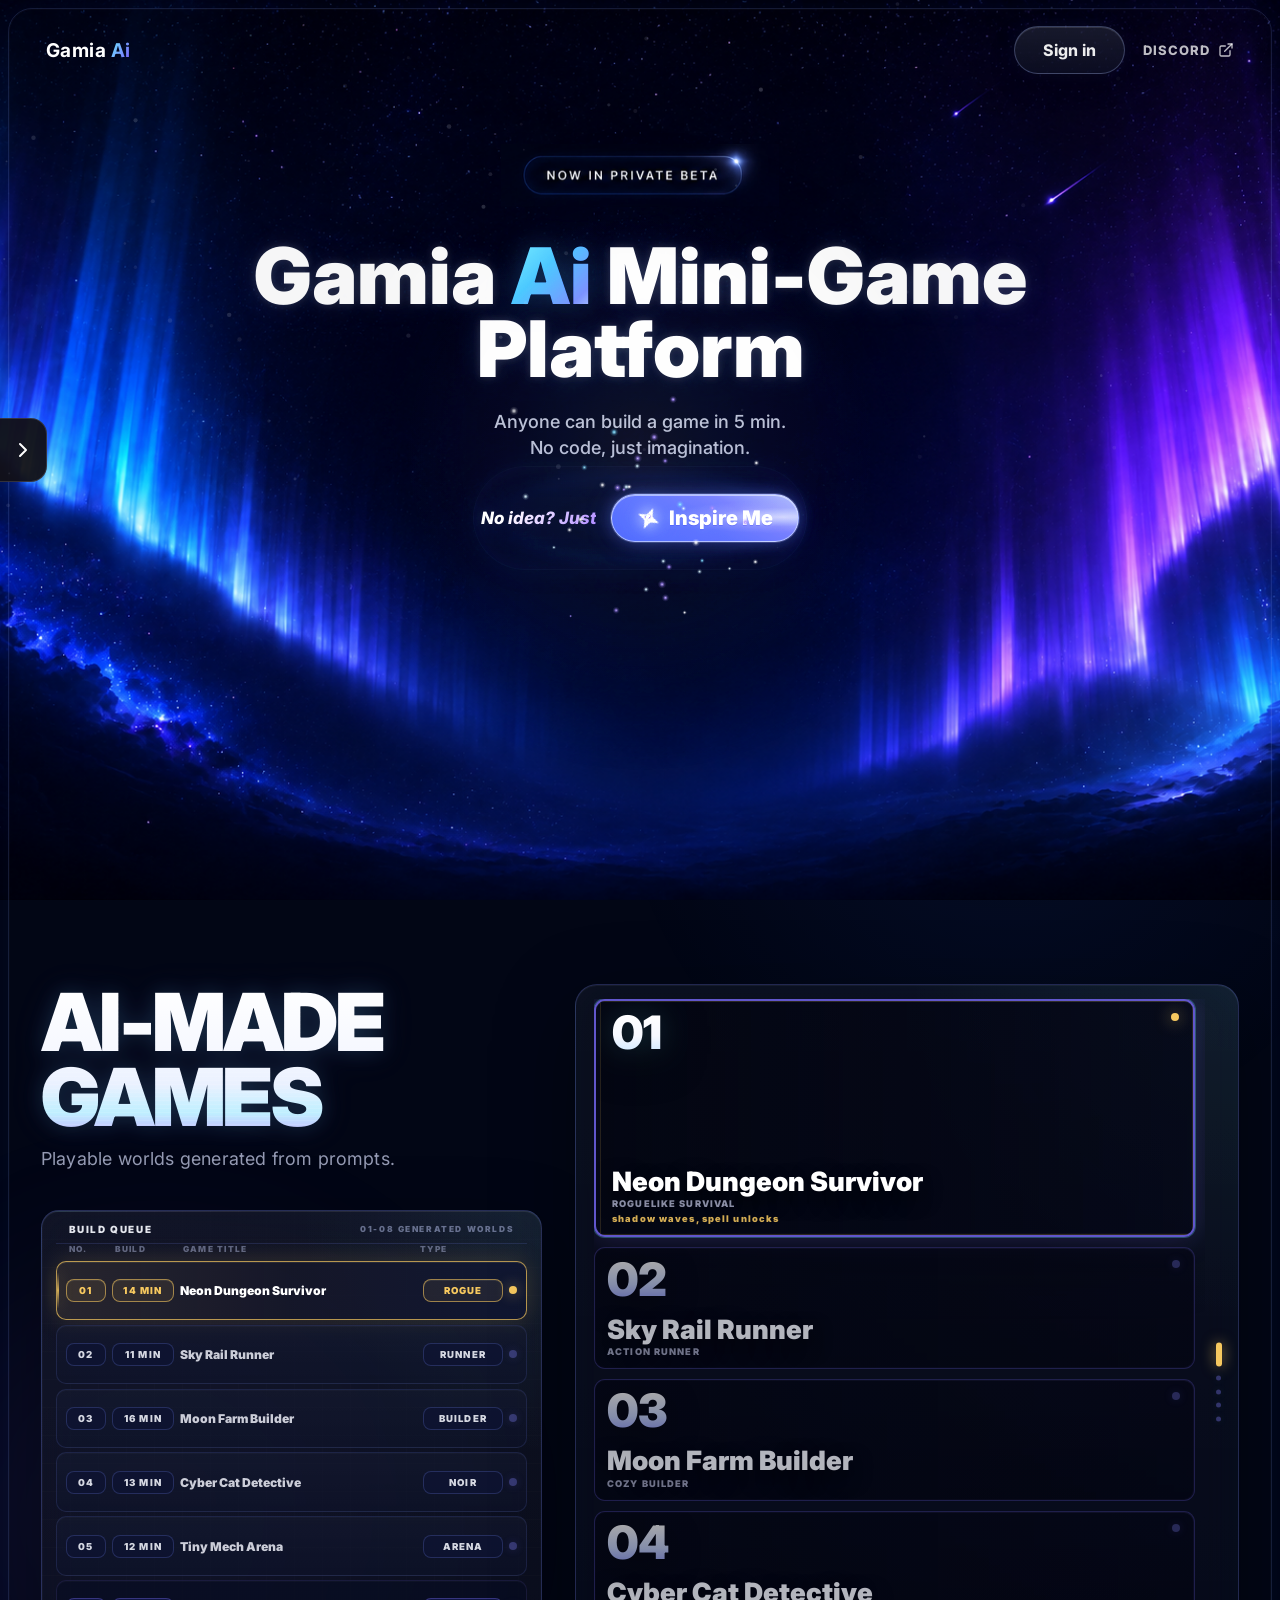
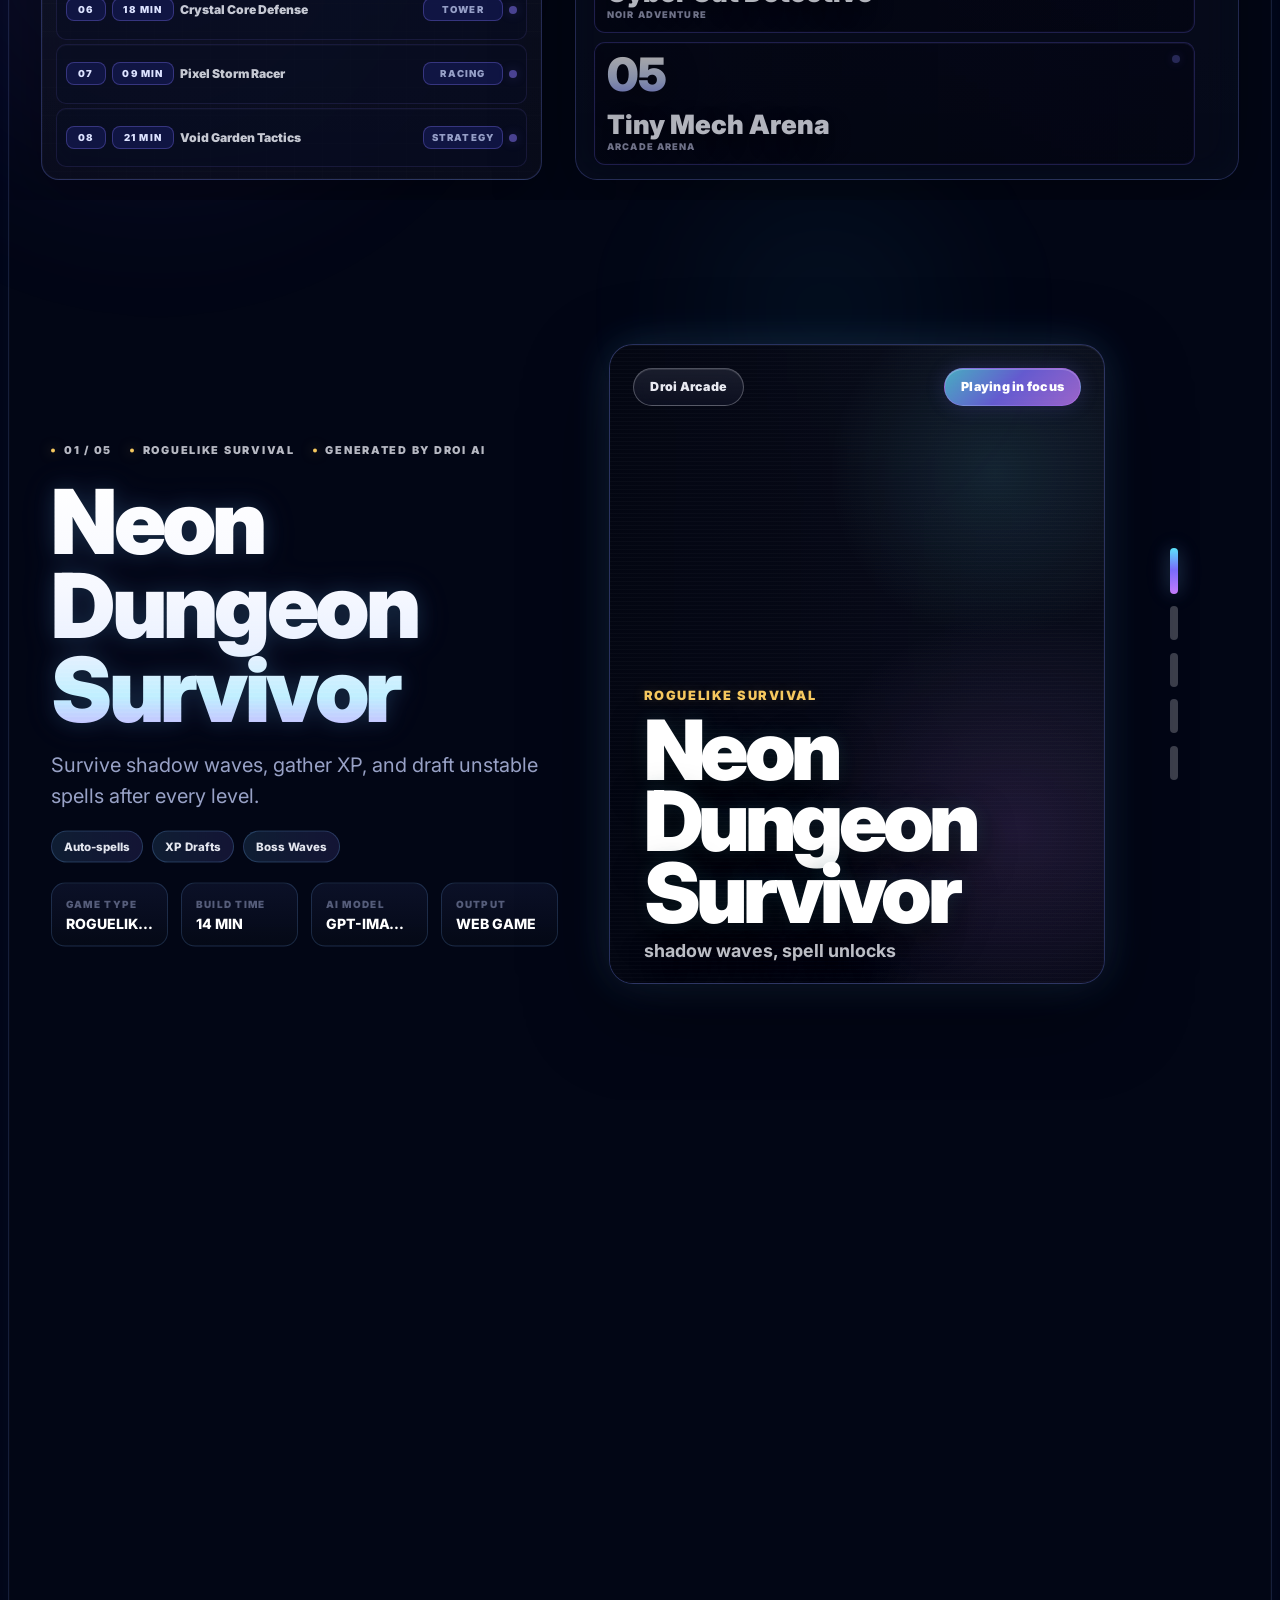
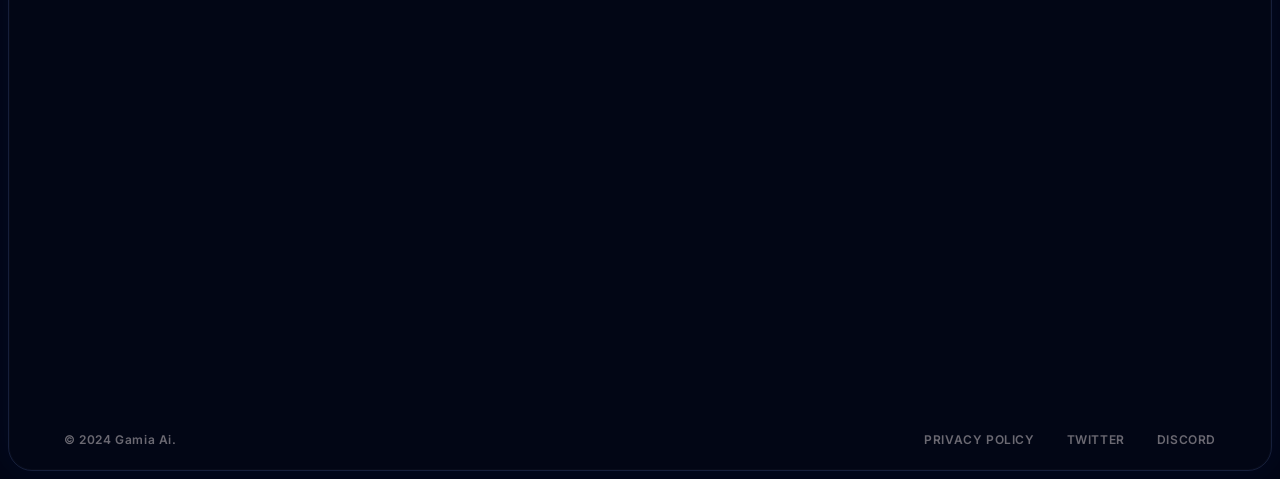
==== commit 127051b0: "Apply finished playable workspace gate" ====
--- a/index.html
+++ b/index.html
@@ -10,7 +10,7 @@
     <link rel="stylesheet" href="home-orbit-refine.css?v=20260616-progress-rails-v31">
     <link rel="stylesheet" href="chat-rebuild.css?v=20260617-workfeed-center-v1">
     <link rel="stylesheet" href="intro/droi-intro.css?v=20260612-intro-mobile-title-v7">
-    <link rel="stylesheet" href="generated-workspace-pc.css?v=20260616-workspace-four-column-v2">
+    <link rel="stylesheet" href="generated-workspace-pc.css?v=20260622-workspace-preview-center-v1">
     <link href="https://fonts.googleapis.com/css2?family=Inter:wght@400;500;600;700;800&display=swap" rel="stylesheet">
     <script>
         window.DROI_INTRO_CONFIG = {
@@ -544,7 +544,7 @@
         </div>
     </div>
 
-    <script src="script.js?v=20260616-workspace-four-column-v3"></script>
+    <script src="script.js?v=20260622-finished-playable-gate-v1"></script>
     <script type="module" src="src-chat/index.js?v=20260612-chat-rebuild-m2"></script>
 </body>
 
--- a/chat-rebuild.css
+++ b/chat-rebuild.css
@@ -280,11 +280,20 @@
     color: var(--state-ok);
 }
 
-.workfeed-step[data-status="failed"] .workfeed-dot,
-.workfeed-step[data-status="warning"] .workfeed-dot {
-    background: rgba(var(--rgb-warn), .15);
-    color: rgb(var(--rgb-warn));
-}
+.workfeed-step[data-status="failed"] .workfeed-dot,
+.workfeed-step[data-status="warning"] .workfeed-dot,
+.workfeed-step[data-status="skipped"] .workfeed-dot {
+    background: rgba(var(--rgb-warn), .15);
+    color: rgb(var(--rgb-warn));
+}
+
+.workfeed-step[data-status="skipped"] .workfeed-step-line strong {
+    color: rgba(var(--rgb-text-stronger), .82);
+}
+
+.workfeed-step[data-status="skipped"] .workfeed-step-main small {
+    color: rgba(var(--rgb-warn), .86);
+}
 
 @keyframes workfeedPulseBreathe {
     0%, 100% {
--- a/generated-workspace-pc.css
+++ b/generated-workspace-pc.css
@@ -1,1076 +1,1106 @@
-/* PC generated workspace IA.
-   Mobile and compact layouts keep the legacy Chat/Preview switch from style.css. */
-
-@media (min-width: 1280px) {
-    .generated-game-page.generated-workspace-pc .generated-page-layout {
-        display: grid !important;
-        grid-template-columns: var(--pc-history-width, 260px) var(--pc-chat-width, 380px) minmax(var(--pc-preview-min, 0px), 1fr) var(--pc-tools-width, 320px) !important;
-    }
-
-    body.game-edit-workspace-active {
-        --pc-history-width: 260px;
-        --pc-chat-width: 380px;
-        --pc-tools-width: 320px;
-        --pc-preview-min: 0px;
-        --pc-topbar-height: 56px;
-        --pc-divider: rgba(232, 234, 240, 0.16);
-        --pc-bg: #0B0D12;
-        --pc-panel: #0E1117;
-        --pc-panel-strong: #151922;
-        --pc-text: #e8eaf0;
-        --pc-muted: #9aa0ae;
-        background: var(--pc-bg) !important;
-        overflow: hidden !important;
-    }
-
-    body.game-edit-workspace-active .chat-history {
-        --chat-stage-width: 100vw !important;
-        --center-chat-width: 100vw !important;
-        width: 100vw !important;
-        max-width: 100vw !important;
-        height: 100dvh !important;
-        margin: 0 !important;
-        padding: 0 !important;
-        overflow: hidden !important;
-        background: var(--pc-bg) !important;
-    }
-
-    body.game-edit-workspace-active .chat-message.has-game-workspace,
-    body.game-edit-workspace-active .chat-message.has-game-workspace .chat-content-wrap,
-    body.game-edit-workspace-active .chat-message.has-game-workspace .chat-bubble,
-    body.game-edit-workspace-active .generation-result,
-    body.game-edit-workspace-active .generation-result > .generated-game-page {
-        width: 100vw !important;
-        max-width: 100vw !important;
-        height: 100dvh !important;
-        min-height: 100dvh !important;
-        margin: 0 !important;
-        padding: 0 !important;
-        overflow: hidden !important;
-    }
-
-    body.game-edit-workspace-active .chat-message.has-game-workspace {
-        position: fixed !important;
-        inset: 0 !important;
-        display: block !important;
-    }
-
-    body.game-edit-workspace-active .chat-message.has-game-workspace .chat-bubble,
-    body.game-edit-workspace-active .generation-result {
-        display: block !important;
-        border: 0 !important;
-        border-radius: 0 !important;
-        background: transparent !important;
-    }
-
+/* PC generated workspace IA.
+   Mobile and compact layouts keep the legacy Chat/Preview switch from style.css. */
+
+@media (min-width: 1280px) {
+    .generated-game-page.generated-workspace-pc .generated-page-layout {
+        display: grid !important;
+        grid-template-columns: var(--pc-history-width, 260px) var(--pc-chat-width, 380px) minmax(var(--pc-preview-min, 0px), 1fr) var(--pc-tools-width, 320px) !important;
+    }
+
+    body.game-edit-workspace-active {
+        --pc-history-width: 260px;
+        --pc-chat-width: 380px;
+        --pc-tools-width: 320px;
+        --pc-preview-min: 0px;
+        --pc-topbar-height: 56px;
+        --pc-divider: rgba(232, 234, 240, 0.16);
+        --pc-bg: #0B0D12;
+        --pc-panel: #0E1117;
+        --pc-panel-strong: #151922;
+        --pc-text: #e8eaf0;
+        --pc-muted: #9aa0ae;
+        background: var(--pc-bg) !important;
+        overflow: hidden !important;
+    }
+
+    body.game-edit-workspace-active .chat-history {
+        --chat-stage-width: 100vw !important;
+        --center-chat-width: 100vw !important;
+        width: 100vw !important;
+        max-width: 100vw !important;
+        height: 100dvh !important;
+        margin: 0 !important;
+        padding: 0 !important;
+        overflow: hidden !important;
+        background: var(--pc-bg) !important;
+    }
+
+    body.game-edit-workspace-active .chat-message.has-game-workspace,
+    body.game-edit-workspace-active .chat-message.has-game-workspace .chat-content-wrap,
+    body.game-edit-workspace-active .chat-message.has-game-workspace .chat-bubble,
+    body.game-edit-workspace-active .generation-result,
+    body.game-edit-workspace-active .generation-result > .generated-game-page {
+        width: 100vw !important;
+        max-width: 100vw !important;
+        height: 100dvh !important;
+        min-height: 100dvh !important;
+        margin: 0 !important;
+        padding: 0 !important;
+        overflow: hidden !important;
+    }
+
+    body.game-edit-workspace-active .chat-message.has-game-workspace {
+        position: fixed !important;
+        inset: 0 !important;
+        display: block !important;
+    }
+
+    body.game-edit-workspace-active .chat-message.has-game-workspace .chat-bubble,
+    body.game-edit-workspace-active .generation-result {
+        display: block !important;
+        border: 0 !important;
+        border-radius: 0 !important;
+        background: transparent !important;
+    }
+
     body.game-edit-workspace-active .generated-game-page.generated-workspace-pc {
         position: relative !important;
         display: grid !important;
-        grid-template-rows: var(--pc-topbar-height) minmax(0, 1fr) !important;
+        grid-template-rows: var(--pc-topbar-height) auto minmax(0, 1fr) !important;
         width: 100vw !important;
         height: 100dvh !important;
         min-height: 100dvh !important;
         max-height: 100dvh !important;
-        color: var(--pc-text) !important;
-        background:
-            radial-gradient(circle at 60% 0%, rgba(94, 231, 255, 0.08), transparent 28%),
-            var(--pc-bg) !important;
+        color: var(--pc-text) !important;
+        background:
+            radial-gradient(circle at 60% 0%, rgba(94, 231, 255, 0.08), transparent 28%),
+            var(--pc-bg) !important;
         overflow: hidden !important;
     }
 
-    body.game-edit-workspace-active .generated-game-page .workspace-topbar {
-        grid-row: 1 !important;
-        display: grid !important;
-        grid-template-columns: var(--pc-history-width) minmax(280px, 1fr) auto !important;
-        align-items: center !important;
-        gap: 16px !important;
-        min-height: var(--pc-topbar-height) !important;
-        padding: 0 18px !important;
-        border-bottom: 1px solid var(--pc-divider) !important;
-        background: rgba(7, 10, 18, 0.96) !important;
-        box-shadow: 0 12px 36px rgba(0, 0, 0, 0.28) !important;
-        position: relative !important;
-        z-index: 220 !important;
-    }
-
-    body.game-edit-workspace-active .workspace-topbar-brand {
-        display: inline-flex !important;
-        align-items: center !important;
-        gap: 12px !important;
-        min-width: 0 !important;
-    }
-
-    body.game-edit-workspace-active .workspace-topbar-brand strong,
-    body.game-edit-workspace-active .workspace-column-head > span {
-        color: var(--pc-text) !important;
-        font-size: 17px !important;
-        font-weight: 850 !important;
-        letter-spacing: 0 !important;
-    }
-
-    body.game-edit-workspace-active .workspace-close-btn {
-        min-width: 34px !important;
-        min-height: 34px !important;
-        border-radius: 999px !important;
-        border: 1px solid rgba(232, 234, 240, 0.14) !important;
-        background: rgba(255, 255, 255, 0.06) !important;
-        color: transparent !important;
-        font-size: 0 !important;
-        cursor: pointer !important;
-    }
-
-    body.game-edit-workspace-active .workspace-close-btn::before {
-        content: 'x' !important;
-        color: var(--pc-text) !important;
-        font-size: 22px !important;
-        line-height: 1 !important;
-    }
-
-    body.game-edit-workspace-active .workspace-topbar-title {
-        position: relative !important;
-        min-width: 0 !important;
-    }
-
-    body.game-edit-workspace-active .workspace-title-project-button,
-    body.game-edit-workspace-active .workspace-project-chip {
-        appearance: none !important;
-        border: 0 !important;
-        background: transparent !important;
-        color: inherit !important;
-        text-align: left !important;
-        cursor: pointer !important;
-    }
-
-    body.game-edit-workspace-active .workspace-title-project-button {
-        display: grid !important;
-        gap: 2px !important;
-        min-width: 0 !important;
-        padding: 0 !important;
-    }
-
-    body.game-edit-workspace-active .workspace-title-project-button small {
-        color: #5ee7ff !important;
-        font-size: 10px !important;
-        font-weight: 900 !important;
-        text-transform: uppercase !important;
-    }
-
-    body.game-edit-workspace-active .workspace-title-project-button strong {
-        color: var(--pc-text) !important;
-        font-size: 15px !important;
-        font-weight: 850 !important;
-        white-space: nowrap !important;
-        overflow: hidden !important;
-        text-overflow: ellipsis !important;
-    }
-
-    body.game-edit-workspace-active .workspace-artifact-status {
-        display: inline-flex !important;
-        gap: 8px !important;
-        color: var(--pc-muted) !important;
-        font-size: 11px !important;
-    }
-
-    body.game-edit-workspace-active .workspace-header-actions {
-        display: inline-flex !important;
-        align-items: center !important;
-        justify-content: end !important;
-        gap: 8px !important;
-        min-width: 0 !important;
-    }
-
-    body.game-edit-workspace-active .workspace-save-state {
-        color: var(--pc-muted) !important;
-        font-size: 12px !important;
-        font-weight: 750 !important;
-        white-space: nowrap !important;
-    }
-
-    body.game-edit-workspace-active .workspace-save-state::before {
-        content: '' !important;
-        display: inline-block !important;
-        width: 7px !important;
-        height: 7px !important;
-        margin-right: 7px !important;
-        border-radius: 999px !important;
-        background: #46d39a !important;
-        vertical-align: 1px !important;
-    }
-
-    body.game-edit-workspace-active .workspace-header-btn {
-        min-height: 34px !important;
-        border-radius: 999px !important;
-        border: 1px solid rgba(232, 234, 240, 0.12) !important;
-        padding: 0 13px !important;
-        color: var(--pc-text) !important;
-        background: rgba(255, 255, 255, 0.065) !important;
-        font-size: 12px !important;
-        font-weight: 800 !important;
-        white-space: nowrap !important;
-    }
-
-    body.game-edit-workspace-active .workspace-header-btn:disabled {
-        opacity: 0.48 !important;
-        cursor: not-allowed !important;
-    }
-
-    body.game-edit-workspace-active .workspace-share-export {
-        position: relative !important;
-        display: inline-flex !important;
-        align-items: center !important;
-    }
-
-    body.game-edit-workspace-active .workspace-share-menu {
-        position: absolute !important;
-        z-index: 150 !important;
-        top: calc(100% + 8px) !important;
-        right: 0 !important;
-        display: grid !important;
-        min-width: 160px !important;
-        padding: 8px !important;
-        gap: 6px !important;
-        border: 1px solid rgba(232, 234, 240, 0.14) !important;
-        border-radius: 8px !important;
-        background: rgba(8, 12, 24, 0.96) !important;
-        box-shadow: 0 18px 46px rgba(0, 0, 0, 0.36) !important;
-    }
-
-    body.game-edit-workspace-active .workspace-share-menu[hidden] {
-        display: none !important;
-    }
-
-    body.game-edit-workspace-active .workspace-share-menu button {
-        min-height: 34px !important;
-        border: 1px solid rgba(232, 234, 240, 0.12) !important;
-        border-radius: 8px !important;
-        padding: 0 10px !important;
-        color: var(--pc-text) !important;
-        background: rgba(255, 255, 255, 0.055) !important;
-        font-size: 12px !important;
-        font-weight: 800 !important;
-        text-align: left !important;
-        cursor: pointer !important;
-    }
-
-    body.game-edit-workspace-active .workspace-share-menu button:disabled {
-        opacity: 0.45 !important;
-        cursor: not-allowed !important;
-    }
-
-    body.game-edit-workspace-active .generated-game-page .generated-page-layout {
-        grid-row: 2 !important;
-        display: grid !important;
-        grid-template-columns: var(--pc-history-width) var(--pc-chat-width) minmax(var(--pc-preview-min), 1fr) var(--pc-tools-width) !important;
-        grid-template-rows: minmax(0, 1fr) !important;
-        gap: 0 !important;
-        min-height: 0 !important;
-        height: calc(100dvh - var(--pc-topbar-height)) !important;
-        padding: 0 !important;
-        overflow: hidden !important;
-    }
-
-    body.game-edit-workspace-active .workspace-four-column-shell {
-        display: contents !important;
-    }
-
-    body.game-edit-workspace-active .generated-game-page .change-history-sidebar,
-    body.game-edit-workspace-active .generated-game-page .chat-workfeed-column,
-    body.game-edit-workspace-active .generated-game-page .preview-play-column,
-    body.game-edit-workspace-active .generated-game-page .game-edit-sidebar {
-        position: relative !important;
-        inset: auto !important;
-        transform: none !important;
-        display: grid !important;
-        grid-template-rows: 58px minmax(0, 1fr) !important;
-        min-width: 0 !important;
-        min-height: 0 !important;
-        width: auto !important;
-        height: 100% !important;
-        max-height: none !important;
-        border: 0 !important;
-        border-radius: 0 !important;
-        box-shadow: none !important;
-        overflow: hidden !important;
-    }
-
-    body.game-edit-workspace-active .generated-game-page .change-history-sidebar {
-        grid-column: 1 !important;
-        grid-row: 1 !important;
-        background: #080d19 !important;
-        border-right: 1px solid var(--pc-divider) !important;
-    }
-
-    body.game-edit-workspace-active .generated-game-page .chat-workfeed-column {
-        grid-column: 2 !important;
-        grid-row: 1 !important;
-        background: #0a0712 !important;
-        border-right: 1px solid var(--pc-divider) !important;
-    }
-
-    body.game-edit-workspace-active .generated-game-page .preview-play-column {
-        grid-column: 3 !important;
-        grid-row: 1 !important;
-        background: #050b16 !important;
-        border-right: 1px solid var(--pc-divider) !important;
-        --preview-stage-width: min(720px, calc(100% - 48px)) !important;
-        align-content: stretch !important;
-    }
-
-    body.game-edit-workspace-active .generated-game-page .game-edit-sidebar {
-        grid-column: 4 !important;
-        grid-row: 1 !important;
-        background: #090613 !important;
-    }
-
-    body.game-edit-workspace-active .workspace-panel-head,
-    body.game-edit-workspace-active .workspace-column-head {
-        display: flex !important;
-        align-items: center !important;
-        justify-content: space-between !important;
-        gap: 12px !important;
-        min-height: 58px !important;
-        padding: 0 18px !important;
-        border-bottom: 1px solid var(--pc-divider) !important;
-        background: rgba(8, 13, 25, 0.88) !important;
-    }
-
-    body.game-edit-workspace-active .workspace-panel-head {
-        display: grid !important;
-        align-content: center !important;
-        justify-content: stretch !important;
-        gap: 2px !important;
-    }
-
-    body.game-edit-workspace-active .workspace-panel-head span {
-        color: var(--pc-text) !important;
-        font-size: 17px !important;
-        font-weight: 850 !important;
-        text-transform: none !important;
-    }
-
-    body.game-edit-workspace-active .workspace-panel-head small,
-    body.game-edit-workspace-active .workspace-column-head small {
-        color: var(--pc-muted) !important;
-        font-size: 12px !important;
-        font-weight: 650 !important;
-        line-height: 1.35 !important;
-    }
-
-    body.game-edit-workspace-active .preview-play-head small {
-        display: inline-flex !important;
-        align-items: center !important;
-        gap: 8px !important;
-        min-width: 0 !important;
-    }
-
-    body.game-edit-workspace-active [data-workspace-source-evidence] {
-        font-style: normal !important;
-        color: rgba(94, 231, 255, 0.86) !important;
-        white-space: nowrap !important;
-    }
-
-    body.game-edit-workspace-active .workspace-project-chip {
-        display: inline-flex !important;
-        align-items: center !important;
-        max-width: 250px !important;
-        min-height: 34px !important;
-        padding: 0 12px !important;
-        border-radius: 999px !important;
-        background: rgba(94, 231, 255, 0.12) !important;
-        color: #dff9ff !important;
-        font-size: 12px !important;
-        font-weight: 800 !important;
-        white-space: nowrap !important;
-        overflow: hidden !important;
-        text-overflow: ellipsis !important;
-    }
-
-    body.game-edit-workspace-active .generated-game-page .workspace-panel-toggle,
-    body.game-edit-workspace-active .generated-game-page .mobile-game-preview-toggle,
-    body.game-edit-workspace-active .generated-game-page .generated-view-switch {
-        display: none !important;
-    }
-
-    body.game-edit-workspace-active .change-history-list,
-    body.game-edit-workspace-active .game-preview-chat-panel,
-    body.game-edit-workspace-active .game-edit-module {
-        min-height: 0 !important;
-        overflow-y: auto !important;
-        scrollbar-width: thin !important;
-        scrollbar-color: rgba(94, 231, 255, 0.42) transparent !important;
-    }
-
-    body.game-edit-workspace-active .change-history-list {
-        display: grid !important;
-        align-content: start !important;
-        gap: 12px !important;
-        padding: 18px !important;
-    }
-
-    body.game-edit-workspace-active .change-history-record {
-        border-radius: 8px !important;
-        border: 1px solid rgba(232, 234, 240, 0.08) !important;
-        background: rgba(255, 255, 255, 0.045) !important;
-        color: var(--pc-text) !important;
-    }
-
-    body.game-edit-workspace-active .generated-game-page[data-generated-view='preview'] .generated-chat-view,
-    body.game-edit-workspace-active .generated-game-page[data-generated-view='chat'] .generated-preview-view,
-    body.game-edit-workspace-active .generated-game-page .generated-chat-view,
-    body.game-edit-workspace-active .generated-game-page .generated-preview-view {
-        display: grid !important;
-    }
-
-    body.game-edit-workspace-active .game-preview-chat-panel {
-        display: flex !important;
-        flex-direction: column !important;
-        gap: 16px !important;
-        height: 100% !important;
-        max-height: none !important;
-        padding: 20px 20px 132px !important;
-        border: 0 !important;
-        border-radius: 0 !important;
-        background:
-            radial-gradient(circle at 92% 4%, rgba(139, 92, 246, 0.11), transparent 34%),
-            #0a0712 !important;
-        box-shadow: none !important;
-    }
-
-    body.game-edit-workspace-active .preview-chat-title-row {
-        display: none !important;
-    }
-
-    body.game-edit-workspace-active .preview-chat-user-bubble {
-        align-self: flex-end !important;
-        max-width: 78% !important;
-        padding: 12px 14px !important;
-        border-radius: 14px 14px 4px 14px !important;
-        background: #171121 !important;
-        color: var(--pc-text) !important;
-        font-size: 14px !important;
-        line-height: 1.45 !important;
-    }
-
-    body.game-edit-workspace-active .preview-chat-time {
-        align-self: flex-end !important;
-        margin-top: -10px !important;
-        color: #646a78 !important;
-        font-size: 11px !important;
-    }
-
-    body.game-edit-workspace-active .preview-chat-assistant-note,
-    body.game-edit-workspace-active .preview-chat-edit-status {
-        color: var(--pc-text) !important;
-        font-size: 13px !important;
-        line-height: 1.55 !important;
-    }
-
-    body.game-edit-workspace-active .preview-chat-edit-status {
-        margin-top: auto !important;
-        padding: 12px 13px !important;
-        border-radius: 8px !important;
-        border: 1px solid rgba(232, 234, 240, 0.08) !important;
-        background: rgba(255, 255, 255, 0.045) !important;
-        color: var(--pc-muted) !important;
-    }
-
-    body.game-edit-workspace-active .workspace-prompt-chips {
-        display: flex !important;
-        flex-wrap: wrap !important;
-        gap: 8px !important;
-    }
-
-    body.game-edit-workspace-active .workspace-prompt-chip {
-        border-radius: 999px !important;
-        border: 1px solid rgba(94, 231, 255, 0.14) !important;
-        background: rgba(94, 231, 255, 0.08) !important;
-        color: #dff9ff !important;
-    }
-
-    body.game-edit-workspace-active .generated-preview-view.playable-preview-card {
-        align-self: stretch !important;
-        justify-self: stretch !important;
-        grid-template-rows: 58px auto minmax(0, 1fr) auto auto !important;
-        align-items: center !important;
-        padding: 0 !important;
-        min-width: 0 !important;
-        min-height: 0 !important;
-        width: 100% !important;
-        max-width: 100% !important;
-        border: 0 !important;
-        border-radius: 0 !important;
-        box-shadow: none !important;
-    }
-
-    body.game-edit-workspace-active .game-preview-viewport {
-        grid-row: 3 !important;
-        align-self: center !important;
-        justify-self: center !important;
-        min-width: 0 !important;
-        width: var(--preview-stage-width) !important;
-        max-width: var(--preview-stage-width) !important;
-        height: auto !important;
-        max-height: calc(100dvh - 210px) !important;
-        aspect-ratio: var(--preview-aspect, 16 / 9) !important;
-        margin: 0 auto !important;
-        border-radius: 8px !important;
-        border: 1px solid rgba(232, 234, 240, 0.12) !important;
-        background: #05070d !important;
-        box-shadow: 0 18px 46px rgba(0, 0, 0, 0.42) !important;
-        overflow: hidden !important;
-    }
-
-    body.game-edit-workspace-active .generated-game-page[data-preview-layout='portrait'] .game-preview-viewport,
-    body.game-edit-workspace-active .generated-game-page[data-preview-orientation='portrait'] .game-preview-viewport {
-        --preview-stage-width: min(420px, calc(100% - 48px)) !important;
-        width: var(--preview-stage-width) !important;
-        max-width: var(--preview-stage-width) !important;
-    }
-
-    body.game-edit-workspace-active .generated-game-page[data-preview-layout='portrait'] .preview-play-column,
-    body.game-edit-workspace-active .generated-game-page[data-preview-orientation='portrait'] .preview-play-column {
-        --preview-stage-width: min(420px, calc(100% - 48px)) !important;
-    }
-
-    body.game-edit-workspace-active .template-preview-frame,
-    body.game-edit-workspace-active .game-preview-canvas {
-        display: block !important;
-        width: 100% !important;
-        height: 100% !important;
-        border: 0 !important;
-        border-radius: 0 !important;
-        background: #05070d !important;
-    }
-
-    body.game-edit-workspace-active .workspace-stage-toolbar,
-    body.game-edit-workspace-active .preview-repair-actions {
-        display: grid !important;
-        box-sizing: border-box !important;
-        grid-template-columns: minmax(0, 1fr) auto !important;
-        align-items: center !important;
-        gap: 12px !important;
-        justify-self: center !important;
-        width: var(--preview-stage-width) !important;
-        max-width: var(--preview-stage-width) !important;
-        margin: 0 auto 18px !important;
-        padding: 10px !important;
-        border-radius: 8px !important;
-        border: 1px solid rgba(94, 231, 255, 0.14) !important;
-        background: rgba(8, 16, 30, 0.9) !important;
-    }
-
-    body.game-edit-workspace-active .workspace-stage-toolbar {
-        grid-row: 2 !important;
-        align-self: end !important;
-    }
-
-    body.game-edit-workspace-active .preview-repair-actions {
-        grid-row: 5 !important;
-    }
-
-    body.game-edit-workspace-active .preview-repair-actions[hidden] {
-        display: none !important;
-    }
-
-    body.game-edit-workspace-active .preview-repair-actions {
-        grid-template-columns: repeat(3, minmax(0, 1fr)) !important;
-    }
-
-    body.game-edit-workspace-active .workspace-stage-label {
-        display: grid !important;
-        gap: 2px !important;
-        min-width: 0 !important;
-    }
-
-    body.game-edit-workspace-active .workspace-stage-label span {
-        color: var(--pc-muted) !important;
-        font-size: 11px !important;
-        font-weight: 800 !important;
-        text-transform: uppercase !important;
-    }
-
-    body.game-edit-workspace-active .workspace-stage-label strong {
-        color: var(--pc-text) !important;
-        font-size: 13px !important;
-        font-weight: 850 !important;
-        overflow: hidden !important;
-        text-overflow: ellipsis !important;
-        white-space: nowrap !important;
-    }
-
-    body.game-edit-workspace-active .preview-card-actions {
-        display: grid !important;
-        grid-template-columns: repeat(3, minmax(96px, 1fr)) !important;
-        gap: 8px !important;
-    }
-
-    body.game-edit-workspace-active .game-preview-btn {
-        min-height: 36px !important;
-        border-radius: 999px !important;
-        border: 1px solid rgba(232, 234, 240, 0.12) !important;
-        background: rgba(255, 255, 255, 0.065) !important;
-        color: var(--pc-text) !important;
-        font-size: 12px !important;
-        font-weight: 800 !important;
-        white-space: nowrap !important;
-    }
-
-    body.game-edit-workspace-active .game-preview-btn-primary {
-        border-color: rgba(94, 231, 255, 0.34) !important;
-        background: linear-gradient(135deg, rgba(94, 231, 255, 0.78), rgba(139, 92, 246, 0.82)) !important;
-    }
-
-    body.game-edit-workspace-active .preview-layout-diagnostic {
-        margin: 0 24px 12px !important;
-        border-radius: 8px !important;
-        pointer-events: none !important;
-    }
-
-    body.game-edit-workspace-active .game-edit-tabs {
-        display: grid !important;
-        grid-template-columns: repeat(4, minmax(0, 1fr)) !important;
-        gap: 4px !important;
-        margin: 14px 14px 12px !important;
-        padding: 4px !important;
-        border-radius: 22px !important;
-        background: rgba(12, 16, 32, 0.9) !important;
-    }
-
-    body.game-edit-workspace-active .game-edit-tab {
-        min-height: 42px !important;
-        border-radius: 16px !important;
-        border: 0 !important;
-        padding: 0 6px !important;
-        font-size: 12px !important;
-        font-weight: 850 !important;
-    }
-
-    body.game-edit-workspace-active .game-edit-tab.active {
-        color: var(--pc-text) !important;
-        background: rgba(94, 231, 255, 0.14) !important;
-    }
-
-    body.game-edit-workspace-active .game-edit-tab.is-locked {
-        opacity: 0.45 !important;
-        cursor: not-allowed !important;
-    }
-
-    body.game-edit-workspace-active .game-edit-module {
-        margin: 0 14px 14px !important;
-        padding: 0 !important;
-    }
-
-    body.game-edit-workspace-active .workspace-sidebar-mode-panel,
-    body.game-edit-workspace-active .workspace-numeric-head,
-    body.game-edit-workspace-active .workspace-numeric-card,
-    body.game-edit-workspace-active .workspace-numeric-empty {
-        border-radius: 8px !important;
-        border: 1px solid rgba(232, 234, 240, 0.08) !important;
-        background: var(--pc-panel-strong) !important;
-        box-shadow: none !important;
-    }
-
-    body.game-edit-workspace-active .workspace-sidebar-mode-panel {
-        margin: 12px 14px 14px !important;
-    }
-
-    body.game-edit-workspace-active .chat-input-wrapper {
-        position: fixed !important;
-        z-index: 80 !important;
-        left: calc(var(--pc-history-width) + 18px) !important;
-        bottom: 10px !important;
-        width: calc(var(--pc-chat-width) - 36px) !important;
-        max-width: calc(var(--pc-chat-width) - 36px) !important;
-        margin: 0 !important;
-        padding: 0 !important;
-        border: 0 !important;
-        background: transparent !important;
-        backdrop-filter: none !important;
-    }
-
-    body.game-edit-workspace-active .chat-input-bar.unified-pill {
-        max-width: none !important;
-        min-height: 88px !important;
-        border-radius: 8px !important;
-        border: 1px solid rgba(94, 231, 255, 0.24) !important;
-        background: linear-gradient(180deg, rgba(14, 23, 35, 0.98), rgba(8, 16, 28, 0.98)) !important;
-        box-shadow: 0 12px 32px rgba(0, 0, 0, 0.36) !important;
-    }
-
-    body.game-edit-workspace-active .project-info-dropdown {
-        position: absolute !important;
-        z-index: 120 !important;
-        top: calc(100% + 10px) !important;
-        left: 0 !important;
-        width: min(420px, 42vw) !important;
-        display: grid !important;
-        gap: 14px !important;
-        padding: 16px !important;
-        border-radius: 8px !important;
-        border: 1px solid rgba(232, 234, 240, 0.16) !important;
-        background: rgba(9, 11, 18, 0.98) !important;
-        box-shadow: 0 24px 64px rgba(0, 0, 0, 0.48) !important;
-    }
-
-    body.game-edit-workspace-active .project-info-dropdown[hidden] {
-        display: none !important;
-    }
-
-    body.game-edit-workspace-active .project-info-head {
-        display: grid !important;
-        grid-template-columns: 1fr auto !important;
-        align-items: center !important;
-        gap: 12px !important;
-    }
-
-    body.game-edit-workspace-active .project-info-grid {
-        display: grid !important;
-        gap: 12px !important;
-    }
-
-    body.game-edit-workspace-active .project-cover {
-        overflow: hidden !important;
-        border-radius: 8px !important;
-        border: 1px solid rgba(94, 231, 255, 0.16) !important;
-        aspect-ratio: 16 / 9 !important;
-        background: linear-gradient(135deg, rgba(94, 231, 255, 0.14), rgba(139, 92, 246, 0.16)), #0a1220 !important;
-    }
-
-    body.game-edit-workspace-active .project-cover img,
-    body.game-edit-workspace-active .project-cover-fallback {
-        width: 100% !important;
-        height: 100% !important;
-    }
-
-    body.game-edit-workspace-active .project-cover img {
-        object-fit: cover !important;
-    }
-
-    body.game-edit-workspace-active .project-cover-fallback {
-        display: grid !important;
-        place-items: center !important;
-        align-content: center !important;
-        gap: 8px !important;
-        color: var(--pc-text) !important;
-        font-weight: 850 !important;
-    }
-
-    body.game-edit-workspace-active .project-info-field {
-        display: grid !important;
-        gap: 7px !important;
-    }
-
-    body.game-edit-workspace-active .project-info-field span {
-        color: var(--pc-muted) !important;
-        font-size: 11px !important;
-        font-weight: 850 !important;
-        text-transform: uppercase !important;
-    }
-
-    body.game-edit-workspace-active .project-info-field input,
-    body.game-edit-workspace-active .project-info-field textarea {
-        width: 100% !important;
-        border: 1px solid rgba(232, 234, 240, 0.12) !important;
-        border-radius: 8px !important;
-        background: rgba(255, 255, 255, 0.055) !important;
-        color: var(--pc-text) !important;
-        padding: 10px 12px !important;
-        font: inherit !important;
-    }
-
-    body.game-edit-workspace-active .project-info-field textarea {
-        min-height: 88px !important;
-        resize: vertical !important;
-        line-height: 1.45 !important;
-    }
-
-    body.game-edit-workspace-active .project-info-actions,
-    body.game-edit-workspace-active .project-info-head button {
+    body.game-edit-workspace-active .generated-game-page.generated-workspace-pc .workspace-partial-notice {
         display: flex !important;
         align-items: center !important;
         gap: 10px !important;
-    }
-
-    body.game-edit-workspace-active .project-info-actions button,
-    body.game-edit-workspace-active .project-info-head button,
-    body.game-edit-workspace-active .workspace-numeric-empty button {
         min-height: 34px !important;
-        border-radius: 8px !important;
-        border: 1px solid rgba(232, 234, 240, 0.14) !important;
-        background: rgba(255, 255, 255, 0.06) !important;
-        color: var(--pc-text) !important;
-        padding: 0 12px !important;
-        font-weight: 800 !important;
-    }
-
-    body.game-edit-workspace-active .project-info-actions button:disabled {
-        opacity: 0.5 !important;
-    }
-
-    body.game-edit-workspace-active .generated-game-page.is-beginner-mode [data-edit-target-chip] {
-        display: none !important;
-    }
-
-    body.game-edit-workspace-active .workfeed-card {
-        border: 1px solid rgba(114, 224, 255, 0.2) !important;
-        border-radius: 16px !important;
-        padding: 16px !important;
-        background: rgba(10, 13, 26, 0.72) !important;
-        box-shadow: inset 0 1px 0 rgba(255, 255, 255, 0.05) !important;
-    }
-
-    body.game-edit-workspace-active .workfeed-head {
-        display: flex !important;
-        align-items: flex-start !important;
-        justify-content: space-between !important;
-        gap: 12px !important;
-    }
-
-    body.game-edit-workspace-active .workfeed-cancel-btn {
-        border: 1px solid rgba(255, 255, 255, 0.16) !important;
-        border-radius: 999px !important;
-        padding: 7px 12px !important;
-        color: rgba(255, 255, 255, 0.86) !important;
-        background: rgba(255, 255, 255, 0.07) !important;
-        cursor: pointer !important;
-    }
-
-    body.game-edit-workspace-active .workfeed-steps {
-        display: grid !important;
-        gap: 10px !important;
-        margin: 14px 0 0 !important;
-        padding: 0 !important;
-        list-style: none !important;
-    }
-
-    body.game-edit-workspace-active .workfeed-step {
-        display: grid !important;
-        grid-template-columns: 22px 1fr !important;
-        gap: 10px !important;
-    }
-
-    body.game-edit-workspace-active .workfeed-dot {
-        display: grid !important;
-        place-items: center !important;
-        width: 22px !important;
-        height: 22px !important;
-        border-radius: 999px !important;
-        color: #03101b !important;
-        background: rgba(114, 224, 255, 0.9) !important;
-        font-size: 10px !important;
+        padding: 7px 18px !important;
+        border-top: 1px solid rgba(250, 204, 21, 0.16) !important;
+        border-bottom: 1px solid rgba(250, 204, 21, 0.16) !important;
+        background: linear-gradient(90deg, rgba(250, 204, 21, 0.16), rgba(94, 231, 255, 0.08)) !important;
+        color: rgba(255, 251, 235, 0.92) !important;
+        font-size: 0.78rem !important;
+        line-height: 1.35 !important;
+    }
+
+    body.game-edit-workspace-active .generated-game-page.generated-workspace-pc .workspace-partial-notice strong {
+        color: #fde68a !important;
         font-weight: 900 !important;
-    }
-
-    body.game-edit-workspace-active .workfeed-step[data-status="queued"] .workfeed-dot,
-    body.game-edit-workspace-active .workfeed-step[data-status="skipped"] .workfeed-dot,
-    body.game-edit-workspace-active .workfeed-step[data-status="canceled"] .workfeed-dot {
-        color: rgba(255, 255, 255, 0.7) !important;
-        background: rgba(255, 255, 255, 0.14) !important;
-    }
-
-    body.game-edit-workspace-active .workfeed-step-line {
-        display: flex !important;
-        flex-wrap: wrap !important;
-        gap: 8px !important;
-        align-items: baseline !important;
-    }
-
-    body.game-edit-workspace-active .workfeed-step-line em,
-    body.game-edit-workspace-active .workfeed-step-main small {
-        color: var(--pc-muted) !important;
-        font-style: normal !important;
-    }
-
-    /* Cascade guard against older PC preview-focus rules that use :has(). */
-    body.game-edit-workspace-active:has(.generated-game-page.generated-workspace-pc) .chat-history,
-    body.game-edit-workspace-active:has(.generated-game-page.generated-workspace-pc) .chat-message.has-game-workspace,
-    body.game-edit-workspace-active:has(.generated-game-page.generated-workspace-pc) .chat-message.has-game-workspace .chat-content-wrap,
-    body.game-edit-workspace-active:has(.generated-game-page.generated-workspace-pc) .chat-message.has-game-workspace .chat-bubble,
-    body.game-edit-workspace-active:has(.generated-game-page.generated-workspace-pc) .generation-result,
-    body.game-edit-workspace-active:has(.generated-game-page.generated-workspace-pc) .generation-result > .generated-game-page.generated-workspace-pc {
-        width: 100vw !important;
-        max-width: 100vw !important;
-        height: 100dvh !important;
-        min-height: 100dvh !important;
-        max-height: 100dvh !important;
-        margin: 0 !important;
-        padding: 0 !important;
-        overflow: hidden !important;
-    }
-
-    body.game-edit-workspace-active:has(.generated-game-page.generated-workspace-pc) .chat-history,
-    body.game-edit-workspace-active:has(.generated-game-page.generated-workspace-pc) .chat-message.has-game-workspace {
-        position: fixed !important;
-        inset: 0 !important;
-        left: 0 !important;
-        top: 0 !important;
-    }
-
-    body.game-edit-workspace-active:has(.generated-game-page.generated-workspace-pc) .chat-message.has-game-workspace .chat-content-wrap,
-    body.game-edit-workspace-active:has(.generated-game-page.generated-workspace-pc) .chat-message.has-game-workspace .chat-bubble,
-    body.game-edit-workspace-active:has(.generated-game-page.generated-workspace-pc) .generation-result {
-        display: block !important;
-    }
-
-    body.game-edit-workspace-active:has(.generated-game-page.generated-workspace-pc) .generation-result > .generated-game-page.generated-workspace-pc {
-        position: relative !important;
-        display: grid !important;
-        grid-template-rows: var(--pc-topbar-height) minmax(0, 1fr) !important;
-        inset: auto !important;
-        color: var(--pc-text) !important;
-        background:
-            radial-gradient(circle at 60% 0%, rgba(94, 231, 255, 0.08), transparent 28%),
-            var(--pc-bg) !important;
-    }
-
-    body.game-edit-workspace-active:has(.generated-game-page.generated-workspace-pc) .generated-game-page.generated-workspace-pc .generated-page-layout {
-        display: grid !important;
-        grid-template-columns: var(--pc-history-width) var(--pc-chat-width) minmax(var(--pc-preview-min), 1fr) var(--pc-tools-width) !important;
-        grid-template-rows: minmax(0, 1fr) !important;
-        height: calc(100dvh - var(--pc-topbar-height)) !important;
-        min-height: 0 !important;
-        width: 100vw !important;
-        max-width: none !important;
-        padding: 0 !important;
-        gap: 0 !important;
-        overflow: hidden !important;
-    }
-
-    body.game-edit-workspace-active:has(.generated-game-page.generated-workspace-pc) .generated-game-page.generated-workspace-pc .change-history-sidebar,
-    body.game-edit-workspace-active:has(.generated-game-page.generated-workspace-pc) .generated-game-page.generated-workspace-pc .chat-workfeed-column,
-    body.game-edit-workspace-active:has(.generated-game-page.generated-workspace-pc) .generated-game-page.generated-workspace-pc .preview-play-column,
-    body.game-edit-workspace-active:has(.generated-game-page.generated-workspace-pc) .generated-game-page.generated-workspace-pc .game-edit-sidebar {
-        position: relative !important;
-        display: grid !important;
-        visibility: visible !important;
-        opacity: 1 !important;
+        white-space: nowrap !important;
+    }
+
+    body.game-edit-workspace-active .generated-game-page.generated-workspace-pc .workspace-partial-notice span {
         min-width: 0 !important;
-        width: auto !important;
-        height: 100% !important;
-        max-height: none !important;
-        transform: none !important;
-    }
-
-    body.game-edit-workspace-active:has(.generated-game-page.generated-workspace-pc) .generated-game-page.generated-workspace-pc .change-history-sidebar {
-        grid-column: 1 !important;
-        grid-row: 1 !important;
-    }
-
-    body.game-edit-workspace-active:has(.generated-game-page.generated-workspace-pc) .generated-game-page.generated-workspace-pc .chat-workfeed-column {
-        grid-column: 2 !important;
-        grid-row: 1 !important;
-    }
-
-    body.game-edit-workspace-active:has(.generated-game-page.generated-workspace-pc) .generated-game-page.generated-workspace-pc .preview-play-column {
-        grid-column: 3 !important;
-        grid-row: 1 !important;
-    }
-
-    body.game-edit-workspace-active:has(.generated-game-page.generated-workspace-pc) .generated-game-page.generated-workspace-pc .game-edit-sidebar {
-        grid-column: 4 !important;
-        grid-row: 1 !important;
-    }
-
-    body.game-edit-workspace-active:has(.generated-game-page.generated-workspace-pc[data-generated-view="preview"]) .chat-history.chat-history,
-    body.game-edit-workspace-active:has(.generated-game-page.generated-workspace-pc[data-generated-view="preview"]) .chat-message.bot.has-game-workspace,
-    body.game-edit-workspace-active:has(.generated-game-page.generated-workspace-pc[data-generated-view="preview"]) .chat-message.bot.has-game-workspace .chat-content-wrap,
-    body.game-edit-workspace-active:has(.generated-game-page.generated-workspace-pc[data-generated-view="preview"]) .chat-message.bot.has-game-workspace .chat-bubble,
-    body.game-edit-workspace-active:has(.generated-game-page.generated-workspace-pc[data-generated-view="preview"]) .chat-message.bot.has-game-workspace .generation-result {
-        box-sizing: border-box !important;
-        width: 100vw !important;
-        max-width: 100vw !important;
-        min-width: 100vw !important;
-        height: 100dvh !important;
-        min-height: 100dvh !important;
-        max-height: 100dvh !important;
-        margin: 0 !important;
-        padding: 0 !important;
-    }
-
-    body.game-edit-workspace-active:has(.generated-game-page.generated-workspace-pc[data-generated-view="preview"]) .chat-history.chat-history,
-    body.game-edit-workspace-active:has(.generated-game-page.generated-workspace-pc[data-generated-view="preview"]) .chat-message.bot.has-game-workspace {
-        position: fixed !important;
-        inset: 0 !important;
-    }
-
-    body.game-edit-workspace-active:has(.generated-game-page.generated-workspace-pc[data-generated-view="preview"]) .generated-game-page.generated-workspace-pc .generated-page-layout.page-workbench > .playable-shell.generated-view-shell.preview-open.workspace-four-column-shell {
-        display: contents !important;
-        width: auto !important;
-        height: auto !important;
-        min-height: 0 !important;
-        max-height: none !important;
-        margin: 0 !important;
-        padding: 0 !important;
-        overflow: visible !important;
-    }
-
-    body.game-edit-workspace-active:has(.generated-game-page.generated-workspace-pc[data-generated-view="preview"][data-preview-orientation="landscape"]) .generated-game-page.generated-workspace-pc .generated-preview-view.preview-play-column.playable-preview-card.game-preview-column {
-        align-self: stretch !important;
-        justify-self: stretch !important;
-        width: 100% !important;
-        min-width: 0 !important;
-        max-width: 100% !important;
-    }
-
-    body.game-edit-workspace-active:has(.generated-game-page.generated-workspace-pc[data-generated-view="preview"][data-preview-orientation="landscape"]) .generated-game-page.generated-workspace-pc .preview-play-column .game-preview-viewport {
-        min-width: 0 !important;
-        width: var(--preview-stage-width) !important;
-        max-width: var(--preview-stage-width) !important;
-    }
-}
-
-@media (min-width: 1280px) and (max-width: 1439px) {
-    body.game-edit-workspace-active {
-        --pc-history-width: 260px;
-        --pc-chat-width: 380px;
-        --pc-tools-width: 320px;
-        --pc-preview-min: 0px;
-    }
-
-    body.game-edit-workspace-active .generated-game-page .workspace-topbar {
-        grid-template-columns: var(--pc-history-width) minmax(240px, 1fr) auto !important;
-    }
-
-    body.game-edit-workspace-active .generated-game-page .generated-page-layout,
-    body.game-edit-workspace-active:has(.generated-game-page.generated-workspace-pc) .generated-game-page.generated-workspace-pc .generated-page-layout {
-        grid-template-columns: var(--pc-history-width) var(--pc-chat-width) minmax(0, 1fr) var(--pc-tools-width) !important;
-    }
-
-    body.game-edit-workspace-active .workspace-topbar-actions {
-        gap: 6px !important;
-    }
-
-    body.game-edit-workspace-active .workspace-header-btn {
-        padding: 0 10px !important;
-    }
-}
-
-@media (min-width: 1440px) {
-    body.game-edit-workspace-active {
-        --pc-history-width: 280px;
-        --pc-chat-width: 420px;
-        --pc-tools-width: 340px;
-        --pc-preview-min: 400px;
-    }
-}
-
-@media (min-width: 1720px) {
-    body.game-edit-workspace-active {
-        --pc-history-width: 320px;
-        --pc-chat-width: 480px;
-        --pc-tools-width: 400px;
-        --pc-preview-min: 520px;
-    }
-}
-
-body.game-edit-workspace-active .generated-game-page.generated-workspace-pc[data-preview-orientation="landscape"] .preview-play-column {
-    --preview-stage-width: min(720px, calc(100% - 48px)) !important;
-}
-
-body.game-edit-workspace-active .generated-game-page.generated-workspace-pc[data-preview-orientation="portrait"] .preview-play-column {
-    --preview-stage-width: min(420px, calc(100% - 48px)) !important;
-}
-
+        flex: 1 1 auto !important;
+    }
+
+    body.game-edit-workspace-active .generated-game-page.generated-workspace-pc .workspace-partial-notice small {
+        color: rgba(226, 232, 240, 0.74) !important;
+        white-space: nowrap !important;
+    }
+
+    body.game-edit-workspace-active .generated-game-page .workspace-topbar {
+        grid-row: 1 !important;
+        display: grid !important;
+        grid-template-columns: var(--pc-history-width) minmax(280px, 1fr) auto !important;
+        align-items: center !important;
+        gap: 16px !important;
+        min-height: var(--pc-topbar-height) !important;
+        padding: 0 18px !important;
+        border-bottom: 1px solid var(--pc-divider) !important;
+        background: rgba(7, 10, 18, 0.96) !important;
+        box-shadow: 0 12px 36px rgba(0, 0, 0, 0.28) !important;
+        position: relative !important;
+        z-index: 220 !important;
+    }
+
+    body.game-edit-workspace-active .workspace-topbar-brand {
+        display: inline-flex !important;
+        align-items: center !important;
+        gap: 12px !important;
+        min-width: 0 !important;
+    }
+
+    body.game-edit-workspace-active .workspace-topbar-brand strong,
+    body.game-edit-workspace-active .workspace-column-head > span {
+        color: var(--pc-text) !important;
+        font-size: 17px !important;
+        font-weight: 850 !important;
+        letter-spacing: 0 !important;
+    }
+
+    body.game-edit-workspace-active .workspace-close-btn {
+        min-width: 34px !important;
+        min-height: 34px !important;
+        border-radius: 999px !important;
+        border: 1px solid rgba(232, 234, 240, 0.14) !important;
+        background: rgba(255, 255, 255, 0.06) !important;
+        color: transparent !important;
+        font-size: 0 !important;
+        cursor: pointer !important;
+    }
+
+    body.game-edit-workspace-active .workspace-close-btn::before {
+        content: 'x' !important;
+        color: var(--pc-text) !important;
+        font-size: 22px !important;
+        line-height: 1 !important;
+    }
+
+    body.game-edit-workspace-active .workspace-topbar-title {
+        position: relative !important;
+        min-width: 0 !important;
+    }
+
+    body.game-edit-workspace-active .workspace-title-project-button,
+    body.game-edit-workspace-active .workspace-project-chip {
+        appearance: none !important;
+        border: 0 !important;
+        background: transparent !important;
+        color: inherit !important;
+        text-align: left !important;
+        cursor: pointer !important;
+    }
+
+    body.game-edit-workspace-active .workspace-title-project-button {
+        display: grid !important;
+        gap: 2px !important;
+        min-width: 0 !important;
+        padding: 0 !important;
+    }
+
+    body.game-edit-workspace-active .workspace-title-project-button small {
+        color: #5ee7ff !important;
+        font-size: 10px !important;
+        font-weight: 900 !important;
+        text-transform: uppercase !important;
+    }
+
+    body.game-edit-workspace-active .workspace-title-project-button strong {
+        color: var(--pc-text) !important;
+        font-size: 15px !important;
+        font-weight: 850 !important;
+        white-space: nowrap !important;
+        overflow: hidden !important;
+        text-overflow: ellipsis !important;
+    }
+
+    body.game-edit-workspace-active .workspace-artifact-status {
+        display: inline-flex !important;
+        gap: 8px !important;
+        color: var(--pc-muted) !important;
+        font-size: 11px !important;
+    }
+
+    body.game-edit-workspace-active .workspace-header-actions {
+        display: inline-flex !important;
+        align-items: center !important;
+        justify-content: end !important;
+        gap: 8px !important;
+        min-width: 0 !important;
+    }
+
+    body.game-edit-workspace-active .workspace-save-state {
+        color: var(--pc-muted) !important;
+        font-size: 12px !important;
+        font-weight: 750 !important;
+        white-space: nowrap !important;
+    }
+
+    body.game-edit-workspace-active .workspace-save-state::before {
+        content: '' !important;
+        display: inline-block !important;
+        width: 7px !important;
+        height: 7px !important;
+        margin-right: 7px !important;
+        border-radius: 999px !important;
+        background: #46d39a !important;
+        vertical-align: 1px !important;
+    }
+
+    body.game-edit-workspace-active .workspace-header-btn {
+        min-height: 34px !important;
+        border-radius: 999px !important;
+        border: 1px solid rgba(232, 234, 240, 0.12) !important;
+        padding: 0 13px !important;
+        color: var(--pc-text) !important;
+        background: rgba(255, 255, 255, 0.065) !important;
+        font-size: 12px !important;
+        font-weight: 800 !important;
+        white-space: nowrap !important;
+    }
+
+    body.game-edit-workspace-active .workspace-header-btn:disabled {
+        opacity: 0.48 !important;
+        cursor: not-allowed !important;
+    }
+
+    body.game-edit-workspace-active .workspace-share-export {
+        position: relative !important;
+        display: inline-flex !important;
+        align-items: center !important;
+    }
+
+    body.game-edit-workspace-active .workspace-share-menu {
+        position: absolute !important;
+        z-index: 150 !important;
+        top: calc(100% + 8px) !important;
+        right: 0 !important;
+        display: grid !important;
+        min-width: 160px !important;
+        padding: 8px !important;
+        gap: 6px !important;
+        border: 1px solid rgba(232, 234, 240, 0.14) !important;
+        border-radius: 8px !important;
+        background: rgba(8, 12, 24, 0.96) !important;
+        box-shadow: 0 18px 46px rgba(0, 0, 0, 0.36) !important;
+    }
+
+    body.game-edit-workspace-active .workspace-share-menu[hidden] {
+        display: none !important;
+    }
+
+    body.game-edit-workspace-active .workspace-share-menu button {
+        min-height: 34px !important;
+        border: 1px solid rgba(232, 234, 240, 0.12) !important;
+        border-radius: 8px !important;
+        padding: 0 10px !important;
+        color: var(--pc-text) !important;
+        background: rgba(255, 255, 255, 0.055) !important;
+        font-size: 12px !important;
+        font-weight: 800 !important;
+        text-align: left !important;
+        cursor: pointer !important;
+    }
+
+    body.game-edit-workspace-active .workspace-share-menu button:disabled {
+        opacity: 0.45 !important;
+        cursor: not-allowed !important;
+    }
+
+    body.game-edit-workspace-active .generated-game-page .generated-page-layout {
+        grid-row: 2 !important;
+        display: grid !important;
+        grid-template-columns: var(--pc-history-width) var(--pc-chat-width) minmax(var(--pc-preview-min), 1fr) var(--pc-tools-width) !important;
+        grid-template-rows: minmax(0, 1fr) !important;
+        gap: 0 !important;
+        min-height: 0 !important;
+        height: calc(100dvh - var(--pc-topbar-height)) !important;
+        padding: 0 !important;
+        overflow: hidden !important;
+    }
+
+    body.game-edit-workspace-active .workspace-four-column-shell {
+        display: contents !important;
+    }
+
+    body.game-edit-workspace-active .generated-game-page .change-history-sidebar,
+    body.game-edit-workspace-active .generated-game-page .chat-workfeed-column,
+    body.game-edit-workspace-active .generated-game-page .preview-play-column,
+    body.game-edit-workspace-active .generated-game-page .game-edit-sidebar {
+        position: relative !important;
+        inset: auto !important;
+        transform: none !important;
+        display: grid !important;
+        grid-template-rows: 58px minmax(0, 1fr) !important;
+        min-width: 0 !important;
+        min-height: 0 !important;
+        width: auto !important;
+        height: 100% !important;
+        max-height: none !important;
+        border: 0 !important;
+        border-radius: 0 !important;
+        box-shadow: none !important;
+        overflow: hidden !important;
+    }
+
+    body.game-edit-workspace-active .generated-game-page .change-history-sidebar {
+        grid-column: 1 !important;
+        grid-row: 1 !important;
+        background: #080d19 !important;
+        border-right: 1px solid var(--pc-divider) !important;
+    }
+
+    body.game-edit-workspace-active .generated-game-page .chat-workfeed-column {
+        grid-column: 2 !important;
+        grid-row: 1 !important;
+        background: #0a0712 !important;
+        border-right: 1px solid var(--pc-divider) !important;
+    }
+
+    body.game-edit-workspace-active .generated-game-page .preview-play-column {
+        grid-column: 3 !important;
+        grid-row: 1 !important;
+        background: #050b16 !important;
+        border-right: 1px solid var(--pc-divider) !important;
+        --preview-stage-width: min(720px, calc(100% - 48px)) !important;
+        align-content: stretch !important;
+    }
+
+    body.game-edit-workspace-active .generated-game-page .game-edit-sidebar {
+        grid-column: 4 !important;
+        grid-row: 1 !important;
+        background: #090613 !important;
+    }
+
+    body.game-edit-workspace-active .workspace-panel-head,
+    body.game-edit-workspace-active .workspace-column-head {
+        display: flex !important;
+        align-items: center !important;
+        justify-content: space-between !important;
+        gap: 12px !important;
+        min-height: 58px !important;
+        padding: 0 18px !important;
+        border-bottom: 1px solid var(--pc-divider) !important;
+        background: rgba(8, 13, 25, 0.88) !important;
+    }
+
+    body.game-edit-workspace-active .workspace-panel-head {
+        display: grid !important;
+        align-content: center !important;
+        justify-content: stretch !important;
+        gap: 2px !important;
+    }
+
+    body.game-edit-workspace-active .workspace-panel-head span {
+        color: var(--pc-text) !important;
+        font-size: 17px !important;
+        font-weight: 850 !important;
+        text-transform: none !important;
+    }
+
+    body.game-edit-workspace-active .workspace-panel-head small,
+    body.game-edit-workspace-active .workspace-column-head small {
+        color: var(--pc-muted) !important;
+        font-size: 12px !important;
+        font-weight: 650 !important;
+        line-height: 1.35 !important;
+    }
+
+    body.game-edit-workspace-active .preview-play-head small {
+        display: inline-flex !important;
+        align-items: center !important;
+        gap: 8px !important;
+        min-width: 0 !important;
+    }
+
+    body.game-edit-workspace-active [data-workspace-source-evidence] {
+        font-style: normal !important;
+        color: rgba(94, 231, 255, 0.86) !important;
+        white-space: nowrap !important;
+    }
+
+    body.game-edit-workspace-active .workspace-project-chip {
+        display: inline-flex !important;
+        align-items: center !important;
+        max-width: 250px !important;
+        min-height: 34px !important;
+        padding: 0 12px !important;
+        border-radius: 999px !important;
+        background: rgba(94, 231, 255, 0.12) !important;
+        color: #dff9ff !important;
+        font-size: 12px !important;
+        font-weight: 800 !important;
+        white-space: nowrap !important;
+        overflow: hidden !important;
+        text-overflow: ellipsis !important;
+    }
+
+    body.game-edit-workspace-active .generated-game-page .workspace-panel-toggle,
+    body.game-edit-workspace-active .generated-game-page .mobile-game-preview-toggle,
+    body.game-edit-workspace-active .generated-game-page .generated-view-switch {
+        display: none !important;
+    }
+
+    body.game-edit-workspace-active .change-history-list,
+    body.game-edit-workspace-active .game-preview-chat-panel,
+    body.game-edit-workspace-active .game-edit-module {
+        min-height: 0 !important;
+        overflow-y: auto !important;
+        scrollbar-width: thin !important;
+        scrollbar-color: rgba(94, 231, 255, 0.42) transparent !important;
+    }
+
+    body.game-edit-workspace-active .change-history-list {
+        display: grid !important;
+        align-content: start !important;
+        gap: 12px !important;
+        padding: 18px !important;
+    }
+
+    body.game-edit-workspace-active .change-history-record {
+        border-radius: 8px !important;
+        border: 1px solid rgba(232, 234, 240, 0.08) !important;
+        background: rgba(255, 255, 255, 0.045) !important;
+        color: var(--pc-text) !important;
+    }
+
+    body.game-edit-workspace-active .generated-game-page[data-generated-view='preview'] .generated-chat-view,
+    body.game-edit-workspace-active .generated-game-page[data-generated-view='chat'] .generated-preview-view,
+    body.game-edit-workspace-active .generated-game-page .generated-chat-view,
+    body.game-edit-workspace-active .generated-game-page .generated-preview-view {
+        display: grid !important;
+    }
+
+    body.game-edit-workspace-active .game-preview-chat-panel {
+        display: flex !important;
+        flex-direction: column !important;
+        gap: 16px !important;
+        height: 100% !important;
+        max-height: none !important;
+        padding: 20px 20px 132px !important;
+        border: 0 !important;
+        border-radius: 0 !important;
+        background:
+            radial-gradient(circle at 92% 4%, rgba(139, 92, 246, 0.11), transparent 34%),
+            #0a0712 !important;
+        box-shadow: none !important;
+    }
+
+    body.game-edit-workspace-active .preview-chat-title-row {
+        display: none !important;
+    }
+
+    body.game-edit-workspace-active .preview-chat-user-bubble {
+        align-self: flex-end !important;
+        max-width: 78% !important;
+        padding: 12px 14px !important;
+        border-radius: 14px 14px 4px 14px !important;
+        background: #171121 !important;
+        color: var(--pc-text) !important;
+        font-size: 14px !important;
+        line-height: 1.45 !important;
+    }
+
+    body.game-edit-workspace-active .preview-chat-time {
+        align-self: flex-end !important;
+        margin-top: -10px !important;
+        color: #646a78 !important;
+        font-size: 11px !important;
+    }
+
+    body.game-edit-workspace-active .preview-chat-assistant-note,
+    body.game-edit-workspace-active .preview-chat-edit-status {
+        color: var(--pc-text) !important;
+        font-size: 13px !important;
+        line-height: 1.55 !important;
+    }
+
+    body.game-edit-workspace-active .preview-chat-edit-status {
+        margin-top: auto !important;
+        padding: 12px 13px !important;
+        border-radius: 8px !important;
+        border: 1px solid rgba(232, 234, 240, 0.08) !important;
+        background: rgba(255, 255, 255, 0.045) !important;
+        color: var(--pc-muted) !important;
+    }
+
+    body.game-edit-workspace-active .workspace-prompt-chips {
+        display: flex !important;
+        flex-wrap: wrap !important;
+        gap: 8px !important;
+    }
+
+    body.game-edit-workspace-active .workspace-prompt-chip {
+        border-radius: 999px !important;
+        border: 1px solid rgba(94, 231, 255, 0.14) !important;
+        background: rgba(94, 231, 255, 0.08) !important;
+        color: #dff9ff !important;
+    }
+
+    body.game-edit-workspace-active .generated-preview-view.playable-preview-card {
+        align-self: stretch !important;
+        justify-self: stretch !important;
+        grid-template-rows: 58px auto minmax(0, 1fr) auto auto !important;
+        align-items: center !important;
+        padding: 0 !important;
+        min-width: 0 !important;
+        min-height: 0 !important;
+        width: 100% !important;
+        max-width: 100% !important;
+        border: 0 !important;
+        border-radius: 0 !important;
+        box-shadow: none !important;
+    }
+
+    body.game-edit-workspace-active .game-preview-viewport {
+        grid-row: 3 !important;
+        align-self: center !important;
+        justify-self: center !important;
+        min-width: 0 !important;
+        width: var(--preview-stage-width) !important;
+        max-width: var(--preview-stage-width) !important;
+        height: auto !important;
+        max-height: calc(100dvh - 210px) !important;
+        aspect-ratio: var(--preview-aspect, 16 / 9) !important;
+        margin: 0 auto !important;
+        border-radius: 8px !important;
+        border: 1px solid rgba(232, 234, 240, 0.12) !important;
+        background: #05070d !important;
+        box-shadow: 0 18px 46px rgba(0, 0, 0, 0.42) !important;
+        overflow: hidden !important;
+    }
+
+    body.game-edit-workspace-active .generated-game-page[data-preview-layout='portrait'] .game-preview-viewport,
+    body.game-edit-workspace-active .generated-game-page[data-preview-orientation='portrait'] .game-preview-viewport {
+        --preview-stage-width: min(420px, calc(100% - 48px)) !important;
+        width: var(--preview-stage-width) !important;
+        max-width: var(--preview-stage-width) !important;
+    }
+
+    body.game-edit-workspace-active .generated-game-page[data-preview-layout='portrait'] .preview-play-column,
+    body.game-edit-workspace-active .generated-game-page[data-preview-orientation='portrait'] .preview-play-column {
+        --preview-stage-width: min(420px, calc(100% - 48px)) !important;
+    }
+
+    body.game-edit-workspace-active .template-preview-frame,
+    body.game-edit-workspace-active .game-preview-canvas {
+        display: block !important;
+        width: 100% !important;
+        height: 100% !important;
+        border: 0 !important;
+        border-radius: 0 !important;
+        background: #05070d !important;
+    }
+
+    body.game-edit-workspace-active .workspace-stage-toolbar,
+    body.game-edit-workspace-active .preview-repair-actions {
+        display: grid !important;
+        box-sizing: border-box !important;
+        grid-template-columns: minmax(0, 1fr) auto !important;
+        align-items: center !important;
+        gap: 12px !important;
+        justify-self: center !important;
+        width: var(--preview-stage-width) !important;
+        max-width: var(--preview-stage-width) !important;
+        margin: 0 auto 18px !important;
+        padding: 10px !important;
+        border-radius: 8px !important;
+        border: 1px solid rgba(94, 231, 255, 0.14) !important;
+        background: rgba(8, 16, 30, 0.9) !important;
+    }
+
+    body.game-edit-workspace-active .workspace-stage-toolbar {
+        grid-row: 2 !important;
+        align-self: end !important;
+    }
+
+    body.game-edit-workspace-active .preview-repair-actions {
+        grid-row: 5 !important;
+    }
+
+    body.game-edit-workspace-active .preview-repair-actions[hidden] {
+        display: none !important;
+    }
+
+    body.game-edit-workspace-active .preview-repair-actions {
+        grid-template-columns: repeat(3, minmax(0, 1fr)) !important;
+    }
+
+    body.game-edit-workspace-active .workspace-stage-label {
+        display: grid !important;
+        gap: 2px !important;
+        min-width: 0 !important;
+    }
+
+    body.game-edit-workspace-active .workspace-stage-label span {
+        color: var(--pc-muted) !important;
+        font-size: 11px !important;
+        font-weight: 800 !important;
+        text-transform: uppercase !important;
+    }
+
+    body.game-edit-workspace-active .workspace-stage-label strong {
+        color: var(--pc-text) !important;
+        font-size: 13px !important;
+        font-weight: 850 !important;
+        overflow: hidden !important;
+        text-overflow: ellipsis !important;
+        white-space: nowrap !important;
+    }
+
+    body.game-edit-workspace-active .preview-card-actions {
+        display: grid !important;
+        grid-template-columns: repeat(3, minmax(96px, 1fr)) !important;
+        gap: 8px !important;
+    }
+
+    body.game-edit-workspace-active .game-preview-btn {
+        min-height: 36px !important;
+        border-radius: 999px !important;
+        border: 1px solid rgba(232, 234, 240, 0.12) !important;
+        background: rgba(255, 255, 255, 0.065) !important;
+        color: var(--pc-text) !important;
+        font-size: 12px !important;
+        font-weight: 800 !important;
+        white-space: nowrap !important;
+    }
+
+    body.game-edit-workspace-active .game-preview-btn-primary {
+        border-color: rgba(94, 231, 255, 0.34) !important;
+        background: linear-gradient(135deg, rgba(94, 231, 255, 0.78), rgba(139, 92, 246, 0.82)) !important;
+    }
+
+    body.game-edit-workspace-active .preview-layout-diagnostic {
+        margin: 0 24px 12px !important;
+        border-radius: 8px !important;
+        pointer-events: none !important;
+    }
+
+    body.game-edit-workspace-active .game-edit-tabs {
+        display: grid !important;
+        grid-template-columns: repeat(4, minmax(0, 1fr)) !important;
+        gap: 4px !important;
+        margin: 14px 14px 12px !important;
+        padding: 4px !important;
+        border-radius: 22px !important;
+        background: rgba(12, 16, 32, 0.9) !important;
+    }
+
+    body.game-edit-workspace-active .game-edit-tab {
+        min-height: 42px !important;
+        border-radius: 16px !important;
+        border: 0 !important;
+        padding: 0 6px !important;
+        font-size: 12px !important;
+        font-weight: 850 !important;
+    }
+
+    body.game-edit-workspace-active .game-edit-tab.active {
+        color: var(--pc-text) !important;
+        background: rgba(94, 231, 255, 0.14) !important;
+    }
+
+    body.game-edit-workspace-active .game-edit-tab.is-locked {
+        opacity: 0.45 !important;
+        cursor: not-allowed !important;
+    }
+
+    body.game-edit-workspace-active .game-edit-module {
+        margin: 0 14px 14px !important;
+        padding: 0 !important;
+    }
+
+    body.game-edit-workspace-active .workspace-sidebar-mode-panel,
+    body.game-edit-workspace-active .workspace-numeric-head,
+    body.game-edit-workspace-active .workspace-numeric-card,
+    body.game-edit-workspace-active .workspace-numeric-empty {
+        border-radius: 8px !important;
+        border: 1px solid rgba(232, 234, 240, 0.08) !important;
+        background: var(--pc-panel-strong) !important;
+        box-shadow: none !important;
+    }
+
+    body.game-edit-workspace-active .workspace-sidebar-mode-panel {
+        margin: 12px 14px 14px !important;
+    }
+
+    body.game-edit-workspace-active .chat-input-wrapper {
+        position: fixed !important;
+        z-index: 80 !important;
+        left: calc(var(--pc-history-width) + 18px) !important;
+        bottom: 10px !important;
+        width: calc(var(--pc-chat-width) - 36px) !important;
+        max-width: calc(var(--pc-chat-width) - 36px) !important;
+        margin: 0 !important;
+        padding: 0 !important;
+        border: 0 !important;
+        background: transparent !important;
+        backdrop-filter: none !important;
+    }
+
+    body.game-edit-workspace-active .chat-input-bar.unified-pill {
+        max-width: none !important;
+        min-height: 88px !important;
+        border-radius: 8px !important;
+        border: 1px solid rgba(94, 231, 255, 0.24) !important;
+        background: linear-gradient(180deg, rgba(14, 23, 35, 0.98), rgba(8, 16, 28, 0.98)) !important;
+        box-shadow: 0 12px 32px rgba(0, 0, 0, 0.36) !important;
+    }
+
+    body.game-edit-workspace-active .project-info-dropdown {
+        position: absolute !important;
+        z-index: 120 !important;
+        top: calc(100% + 10px) !important;
+        left: 0 !important;
+        width: min(420px, 42vw) !important;
+        display: grid !important;
+        gap: 14px !important;
+        padding: 16px !important;
+        border-radius: 8px !important;
+        border: 1px solid rgba(232, 234, 240, 0.16) !important;
+        background: rgba(9, 11, 18, 0.98) !important;
+        box-shadow: 0 24px 64px rgba(0, 0, 0, 0.48) !important;
+    }
+
+    body.game-edit-workspace-active .project-info-dropdown[hidden] {
+        display: none !important;
+    }
+
+    body.game-edit-workspace-active .project-info-head {
+        display: grid !important;
+        grid-template-columns: 1fr auto !important;
+        align-items: center !important;
+        gap: 12px !important;
+    }
+
+    body.game-edit-workspace-active .project-info-grid {
+        display: grid !important;
+        gap: 12px !important;
+    }
+
+    body.game-edit-workspace-active .project-cover {
+        overflow: hidden !important;
+        border-radius: 8px !important;
+        border: 1px solid rgba(94, 231, 255, 0.16) !important;
+        aspect-ratio: 16 / 9 !important;
+        background: linear-gradient(135deg, rgba(94, 231, 255, 0.14), rgba(139, 92, 246, 0.16)), #0a1220 !important;
+    }
+
+    body.game-edit-workspace-active .project-cover img,
+    body.game-edit-workspace-active .project-cover-fallback {
+        width: 100% !important;
+        height: 100% !important;
+    }
+
+    body.game-edit-workspace-active .project-cover img {
+        object-fit: cover !important;
+    }
+
+    body.game-edit-workspace-active .project-cover-fallback {
+        display: grid !important;
+        place-items: center !important;
+        align-content: center !important;
+        gap: 8px !important;
+        color: var(--pc-text) !important;
+        font-weight: 850 !important;
+    }
+
+    body.game-edit-workspace-active .project-info-field {
+        display: grid !important;
+        gap: 7px !important;
+    }
+
+    body.game-edit-workspace-active .project-info-field span {
+        color: var(--pc-muted) !important;
+        font-size: 11px !important;
+        font-weight: 850 !important;
+        text-transform: uppercase !important;
+    }
+
+    body.game-edit-workspace-active .project-info-field input,
+    body.game-edit-workspace-active .project-info-field textarea {
+        width: 100% !important;
+        border: 1px solid rgba(232, 234, 240, 0.12) !important;
+        border-radius: 8px !important;
+        background: rgba(255, 255, 255, 0.055) !important;
+        color: var(--pc-text) !important;
+        padding: 10px 12px !important;
+        font: inherit !important;
+    }
+
+    body.game-edit-workspace-active .project-info-field textarea {
+        min-height: 88px !important;
+        resize: vertical !important;
+        line-height: 1.45 !important;
+    }
+
+    body.game-edit-workspace-active .project-info-actions,
+    body.game-edit-workspace-active .project-info-head button {
+        display: flex !important;
+        align-items: center !important;
+        gap: 10px !important;
+    }
+
+    body.game-edit-workspace-active .project-info-actions button,
+    body.game-edit-workspace-active .project-info-head button,
+    body.game-edit-workspace-active .workspace-numeric-empty button {
+        min-height: 34px !important;
+        border-radius: 8px !important;
+        border: 1px solid rgba(232, 234, 240, 0.14) !important;
+        background: rgba(255, 255, 255, 0.06) !important;
+        color: var(--pc-text) !important;
+        padding: 0 12px !important;
+        font-weight: 800 !important;
+    }
+
+    body.game-edit-workspace-active .project-info-actions button:disabled {
+        opacity: 0.5 !important;
+    }
+
+    body.game-edit-workspace-active .generated-game-page.is-beginner-mode [data-edit-target-chip] {
+        display: none !important;
+    }
+
+    body.game-edit-workspace-active .workfeed-card {
+        border: 1px solid rgba(114, 224, 255, 0.2) !important;
+        border-radius: 16px !important;
+        padding: 16px !important;
+        background: rgba(10, 13, 26, 0.72) !important;
+        box-shadow: inset 0 1px 0 rgba(255, 255, 255, 0.05) !important;
+    }
+
+    body.game-edit-workspace-active .workfeed-head {
+        display: flex !important;
+        align-items: flex-start !important;
+        justify-content: space-between !important;
+        gap: 12px !important;
+    }
+
+    body.game-edit-workspace-active .workfeed-cancel-btn {
+        border: 1px solid rgba(255, 255, 255, 0.16) !important;
+        border-radius: 999px !important;
+        padding: 7px 12px !important;
+        color: rgba(255, 255, 255, 0.86) !important;
+        background: rgba(255, 255, 255, 0.07) !important;
+        cursor: pointer !important;
+    }
+
+    body.game-edit-workspace-active .workfeed-steps {
+        display: grid !important;
+        gap: 10px !important;
+        margin: 14px 0 0 !important;
+        padding: 0 !important;
+        list-style: none !important;
+    }
+
+    body.game-edit-workspace-active .workfeed-step {
+        display: grid !important;
+        grid-template-columns: 22px 1fr !important;
+        gap: 10px !important;
+    }
+
+    body.game-edit-workspace-active .workfeed-dot {
+        display: grid !important;
+        place-items: center !important;
+        width: 22px !important;
+        height: 22px !important;
+        border-radius: 999px !important;
+        color: #03101b !important;
+        background: rgba(114, 224, 255, 0.9) !important;
+        font-size: 10px !important;
+        font-weight: 900 !important;
+    }
+
+    body.game-edit-workspace-active .workfeed-step[data-status="queued"] .workfeed-dot,
+    body.game-edit-workspace-active .workfeed-step[data-status="skipped"] .workfeed-dot,
+    body.game-edit-workspace-active .workfeed-step[data-status="canceled"] .workfeed-dot {
+        color: rgba(255, 255, 255, 0.7) !important;
+        background: rgba(255, 255, 255, 0.14) !important;
+    }
+
+    body.game-edit-workspace-active .workfeed-step-line {
+        display: flex !important;
+        flex-wrap: wrap !important;
+        gap: 8px !important;
+        align-items: baseline !important;
+    }
+
+    body.game-edit-workspace-active .workfeed-step-line em,
+    body.game-edit-workspace-active .workfeed-step-main small {
+        color: var(--pc-muted) !important;
+        font-style: normal !important;
+    }
+
+    /* Cascade guard against older PC preview-focus rules that use :has(). */
+    body.game-edit-workspace-active:has(.generated-game-page.generated-workspace-pc) .chat-history,
+    body.game-edit-workspace-active:has(.generated-game-page.generated-workspace-pc) .chat-message.has-game-workspace,
+    body.game-edit-workspace-active:has(.generated-game-page.generated-workspace-pc) .chat-message.has-game-workspace .chat-content-wrap,
+    body.game-edit-workspace-active:has(.generated-game-page.generated-workspace-pc) .chat-message.has-game-workspace .chat-bubble,
+    body.game-edit-workspace-active:has(.generated-game-page.generated-workspace-pc) .generation-result,
+    body.game-edit-workspace-active:has(.generated-game-page.generated-workspace-pc) .generation-result > .generated-game-page.generated-workspace-pc {
+        width: 100vw !important;
+        max-width: 100vw !important;
+        height: 100dvh !important;
+        min-height: 100dvh !important;
+        max-height: 100dvh !important;
+        margin: 0 !important;
+        padding: 0 !important;
+        overflow: hidden !important;
+    }
+
+    body.game-edit-workspace-active:has(.generated-game-page.generated-workspace-pc) .chat-history,
+    body.game-edit-workspace-active:has(.generated-game-page.generated-workspace-pc) .chat-message.has-game-workspace {
+        position: fixed !important;
+        inset: 0 !important;
+        left: 0 !important;
+        top: 0 !important;
+    }
+
+    body.game-edit-workspace-active:has(.generated-game-page.generated-workspace-pc) .chat-message.has-game-workspace .chat-content-wrap,
+    body.game-edit-workspace-active:has(.generated-game-page.generated-workspace-pc) .chat-message.has-game-workspace .chat-bubble,
+    body.game-edit-workspace-active:has(.generated-game-page.generated-workspace-pc) .generation-result {
+        display: block !important;
+    }
+
+    body.game-edit-workspace-active:has(.generated-game-page.generated-workspace-pc) .generation-result > .generated-game-page.generated-workspace-pc {
+        position: relative !important;
+        display: grid !important;
+        grid-template-rows: var(--pc-topbar-height) minmax(0, 1fr) !important;
+        inset: auto !important;
+        color: var(--pc-text) !important;
+        background:
+            radial-gradient(circle at 60% 0%, rgba(94, 231, 255, 0.08), transparent 28%),
+            var(--pc-bg) !important;
+    }
+
+    body.game-edit-workspace-active:has(.generated-game-page.generated-workspace-pc) .generated-game-page.generated-workspace-pc .generated-page-layout {
+        display: grid !important;
+        grid-template-columns: var(--pc-history-width) var(--pc-chat-width) minmax(var(--pc-preview-min), 1fr) var(--pc-tools-width) !important;
+        grid-template-rows: minmax(0, 1fr) !important;
+        height: calc(100dvh - var(--pc-topbar-height)) !important;
+        min-height: 0 !important;
+        width: 100vw !important;
+        max-width: none !important;
+        padding: 0 !important;
+        gap: 0 !important;
+        overflow: hidden !important;
+    }
+
+    body.game-edit-workspace-active:has(.generated-game-page.generated-workspace-pc) .generated-game-page.generated-workspace-pc .change-history-sidebar,
+    body.game-edit-workspace-active:has(.generated-game-page.generated-workspace-pc) .generated-game-page.generated-workspace-pc .chat-workfeed-column,
+    body.game-edit-workspace-active:has(.generated-game-page.generated-workspace-pc) .generated-game-page.generated-workspace-pc .preview-play-column,
+    body.game-edit-workspace-active:has(.generated-game-page.generated-workspace-pc) .generated-game-page.generated-workspace-pc .game-edit-sidebar {
+        position: relative !important;
+        display: grid !important;
+        visibility: visible !important;
+        opacity: 1 !important;
+        min-width: 0 !important;
+        width: auto !important;
+        height: 100% !important;
+        max-height: none !important;
+        transform: none !important;
+    }
+
+    body.game-edit-workspace-active:has(.generated-game-page.generated-workspace-pc) .generated-game-page.generated-workspace-pc .change-history-sidebar {
+        grid-column: 1 !important;
+        grid-row: 1 !important;
+    }
+
+    body.game-edit-workspace-active:has(.generated-game-page.generated-workspace-pc) .generated-game-page.generated-workspace-pc .chat-workfeed-column {
+        grid-column: 2 !important;
+        grid-row: 1 !important;
+    }
+
+    body.game-edit-workspace-active:has(.generated-game-page.generated-workspace-pc) .generated-game-page.generated-workspace-pc .preview-play-column {
+        grid-column: 3 !important;
+        grid-row: 1 !important;
+    }
+
+    body.game-edit-workspace-active:has(.generated-game-page.generated-workspace-pc) .generated-game-page.generated-workspace-pc .game-edit-sidebar {
+        grid-column: 4 !important;
+        grid-row: 1 !important;
+    }
+
+    body.game-edit-workspace-active:has(.generated-game-page.generated-workspace-pc[data-generated-view="preview"]) .chat-history.chat-history,
+    body.game-edit-workspace-active:has(.generated-game-page.generated-workspace-pc[data-generated-view="preview"]) .chat-message.bot.has-game-workspace,
+    body.game-edit-workspace-active:has(.generated-game-page.generated-workspace-pc[data-generated-view="preview"]) .chat-message.bot.has-game-workspace .chat-content-wrap,
+    body.game-edit-workspace-active:has(.generated-game-page.generated-workspace-pc[data-generated-view="preview"]) .chat-message.bot.has-game-workspace .chat-bubble,
+    body.game-edit-workspace-active:has(.generated-game-page.generated-workspace-pc[data-generated-view="preview"]) .chat-message.bot.has-game-workspace .generation-result {
+        box-sizing: border-box !important;
+        width: 100vw !important;
+        max-width: 100vw !important;
+        min-width: 100vw !important;
+        height: 100dvh !important;
+        min-height: 100dvh !important;
+        max-height: 100dvh !important;
+        margin: 0 !important;
+        padding: 0 !important;
+    }
+
+    body.game-edit-workspace-active:has(.generated-game-page.generated-workspace-pc[data-generated-view="preview"]) .chat-history.chat-history,
+    body.game-edit-workspace-active:has(.generated-game-page.generated-workspace-pc[data-generated-view="preview"]) .chat-message.bot.has-game-workspace {
+        position: fixed !important;
+        inset: 0 !important;
+    }
+
+    body.game-edit-workspace-active:has(.generated-game-page.generated-workspace-pc[data-generated-view="preview"]) .generated-game-page.generated-workspace-pc .generated-page-layout.page-workbench > .playable-shell.generated-view-shell.preview-open.workspace-four-column-shell {
+        display: contents !important;
+        width: auto !important;
+        height: auto !important;
+        min-height: 0 !important;
+        max-height: none !important;
+        margin: 0 !important;
+        padding: 0 !important;
+        overflow: visible !important;
+    }
+
+    body.game-edit-workspace-active:has(.generated-game-page.generated-workspace-pc[data-generated-view="preview"][data-preview-orientation="landscape"]) .generated-game-page.generated-workspace-pc .generated-preview-view.preview-play-column.playable-preview-card.game-preview-column {
+        align-self: stretch !important;
+        justify-self: stretch !important;
+        width: 100% !important;
+        min-width: 0 !important;
+        max-width: 100% !important;
+    }
+
+    body.game-edit-workspace-active:has(.generated-game-page.generated-workspace-pc[data-generated-view="preview"][data-preview-orientation="landscape"]) .generated-game-page.generated-workspace-pc .preview-play-column .game-preview-viewport {
+        min-width: 0 !important;
+        width: var(--preview-stage-width) !important;
+        max-width: var(--preview-stage-width) !important;
+    }
+}
+
+@media (min-width: 1280px) and (max-width: 1439px) {
+    body.game-edit-workspace-active {
+        --pc-history-width: 260px;
+        --pc-chat-width: 380px;
+        --pc-tools-width: 320px;
+        --pc-preview-min: 0px;
+    }
+
+    body.game-edit-workspace-active .generated-game-page .workspace-topbar {
+        grid-template-columns: var(--pc-history-width) minmax(240px, 1fr) auto !important;
+    }
+
+    body.game-edit-workspace-active .generated-game-page .generated-page-layout,
+    body.game-edit-workspace-active:has(.generated-game-page.generated-workspace-pc) .generated-game-page.generated-workspace-pc .generated-page-layout {
+        grid-template-columns: var(--pc-history-width) var(--pc-chat-width) minmax(0, 1fr) var(--pc-tools-width) !important;
+    }
+
+    body.game-edit-workspace-active .workspace-topbar-actions {
+        gap: 6px !important;
+    }
+
+    body.game-edit-workspace-active .workspace-header-btn {
+        padding: 0 10px !important;
+    }
+}
+
+@media (min-width: 1440px) {
+    body.game-edit-workspace-active {
+        --pc-history-width: 280px;
+        --pc-chat-width: 420px;
+        --pc-tools-width: 340px;
+        --pc-preview-min: 400px;
+    }
+}
+
+@media (min-width: 1720px) {
+    body.game-edit-workspace-active {
+        --pc-history-width: 320px;
+        --pc-chat-width: 480px;
+        --pc-tools-width: 400px;
+        --pc-preview-min: 520px;
+    }
+}
+
+body.game-edit-workspace-active .generated-game-page.generated-workspace-pc[data-preview-orientation="landscape"] .preview-play-column {
+    --preview-stage-width: min(720px, calc(100% - 48px)) !important;
+}
+
+body.game-edit-workspace-active .generated-game-page.generated-workspace-pc[data-preview-orientation="portrait"] .preview-play-column {
+    --preview-stage-width: min(420px, calc(100% - 48px)) !important;
+}
+
 body.game-edit-workspace-active .generated-game-page.generated-workspace-pc[data-generated-view="preview"] .workspace-stage-toolbar,
 body.game-edit-workspace-active .generated-game-page.generated-workspace-pc[data-generated-view="preview"] .preview-repair-actions,
 body.game-edit-workspace-active .generated-game-page.generated-workspace-pc[data-generated-view="preview"] .game-preview-viewport {
@@ -1081,3 +1111,95 @@
     margin-left: auto !important;
     margin-right: auto !important;
 }
+
+/* PC workspace refinement: center landscape preview and compact tools tabs. */
+@media (min-width: 1280px) {
+    body.game-edit-workspace-active .generated-game-page.generated-workspace-pc[data-generated-view="preview"] .generated-preview-view.playable-preview-card {
+        grid-template-rows: 58px auto minmax(0, 1fr) auto !important;
+        align-content: stretch !important;
+        justify-items: center !important;
+        padding-bottom: clamp(28px, 5dvh, 72px) !important;
+    }
+
+    body.game-edit-workspace-active .generated-game-page.generated-workspace-pc[data-generated-view="preview"] .workspace-stage-toolbar {
+        grid-row: 2 !important;
+        align-self: start !important;
+        margin-top: 16px !important;
+        margin-bottom: 0 !important;
+    }
+
+    body.game-edit-workspace-active .generated-game-page.generated-workspace-pc[data-preview-orientation="landscape"] .game-preview-viewport,
+    body.game-edit-workspace-active .generated-game-page.generated-workspace-pc[data-preview-layout="landscape"] .game-preview-viewport {
+        grid-row: 3 !important;
+        align-self: center !important;
+        justify-self: center !important;
+        transform: translateY(clamp(64px, 8dvh, 110px)) !important;
+        max-height: calc(100dvh - 300px) !important;
+    }
+
+    body.game-edit-workspace-active .generated-game-page.generated-workspace-pc[data-preview-orientation="portrait"] .game-preview-viewport,
+    body.game-edit-workspace-active .generated-game-page.generated-workspace-pc[data-preview-layout="portrait"] .game-preview-viewport {
+        transform: none !important;
+    }
+
+    body.game-edit-workspace-active .generated-game-page.generated-workspace-pc .game-edit-sidebar {
+        display: grid !important;
+        grid-template-rows: 58px auto minmax(0, 1fr) auto !important;
+        align-content: stretch !important;
+    }
+
+    body.game-edit-workspace-active .generated-game-page.generated-workspace-pc .game-edit-tabs {
+        display: grid !important;
+        grid-template-columns: repeat(4, minmax(0, 1fr)) !important;
+        align-items: center !important;
+        gap: 4px !important;
+        height: 38px !important;
+        min-height: 38px !important;
+        max-height: 38px !important;
+        margin: 10px 14px 8px !important;
+        padding: 4px !important;
+        border-radius: 12px !important;
+        background: rgba(8, 12, 24, 0.82) !important;
+        border: 1px solid rgba(232, 234, 240, 0.08) !important;
+        overflow: hidden !important;
+    }
+
+    body.game-edit-workspace-active .generated-game-page.generated-workspace-pc .game-edit-tab {
+        display: inline-flex !important;
+        align-items: center !important;
+        justify-content: center !important;
+        min-width: 0 !important;
+        width: 100% !important;
+        height: 28px !important;
+        min-height: 28px !important;
+        max-height: 28px !important;
+        padding: 0 6px !important;
+        border-radius: 9px !important;
+        border: 0 !important;
+        background: transparent !important;
+        color: rgba(232, 234, 240, 0.58) !important;
+        font-size: 11px !important;
+        font-weight: 850 !important;
+        line-height: 1 !important;
+        white-space: nowrap !important;
+        overflow: hidden !important;
+        text-overflow: ellipsis !important;
+    }
+
+    body.game-edit-workspace-active .generated-game-page.generated-workspace-pc .game-edit-tab.active {
+        color: var(--pc-text) !important;
+        background: linear-gradient(135deg, rgba(94, 231, 255, 0.28), rgba(139, 92, 246, 0.22)) !important;
+        box-shadow: inset 0 1px 0 rgba(255, 255, 255, 0.08) !important;
+    }
+
+    body.game-edit-workspace-active .generated-game-page.generated-workspace-pc .game-edit-tab small,
+    body.game-edit-workspace-active .generated-game-page.generated-workspace-pc .game-edit-tab .tab-lock-label {
+        display: none !important;
+    }
+
+    body.game-edit-workspace-active .generated-game-page.generated-workspace-pc .game-edit-module {
+        min-height: 0 !important;
+        overflow: auto !important;
+        margin-top: 0 !important;
+    }
+}
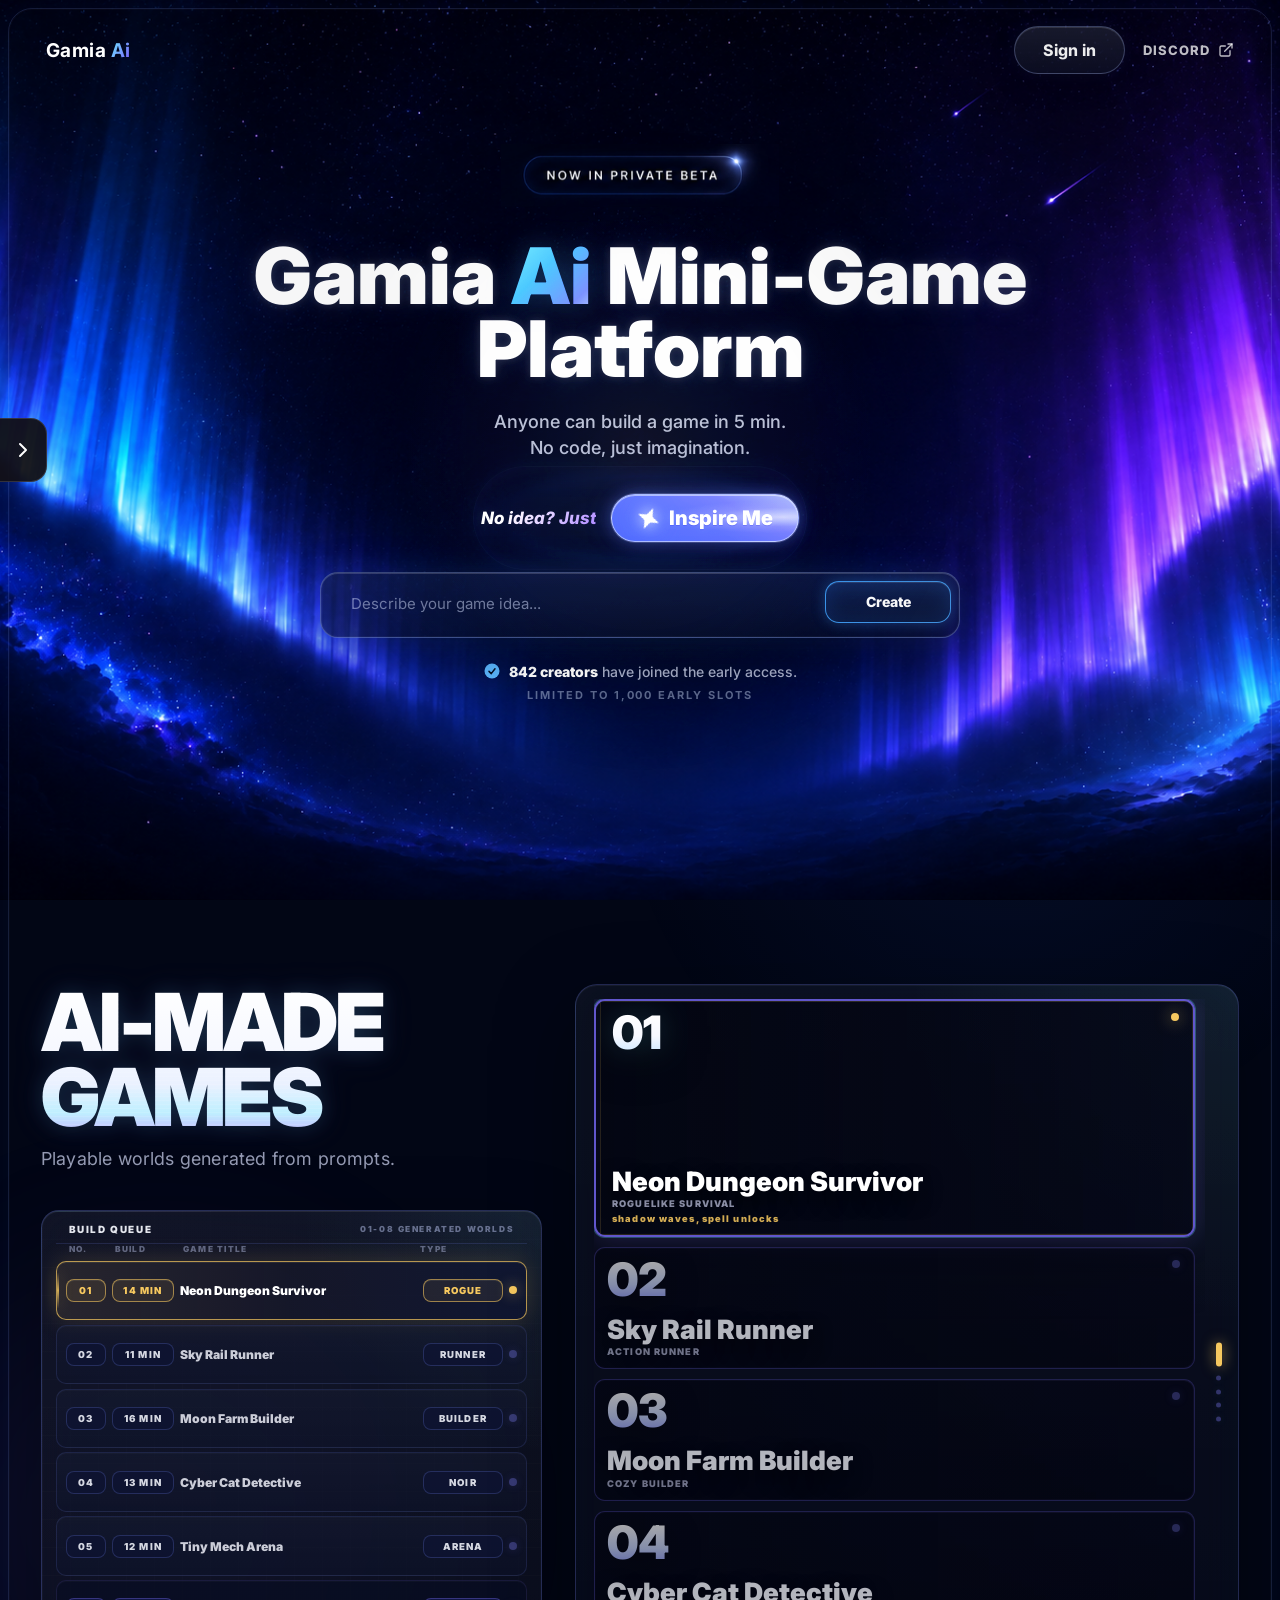
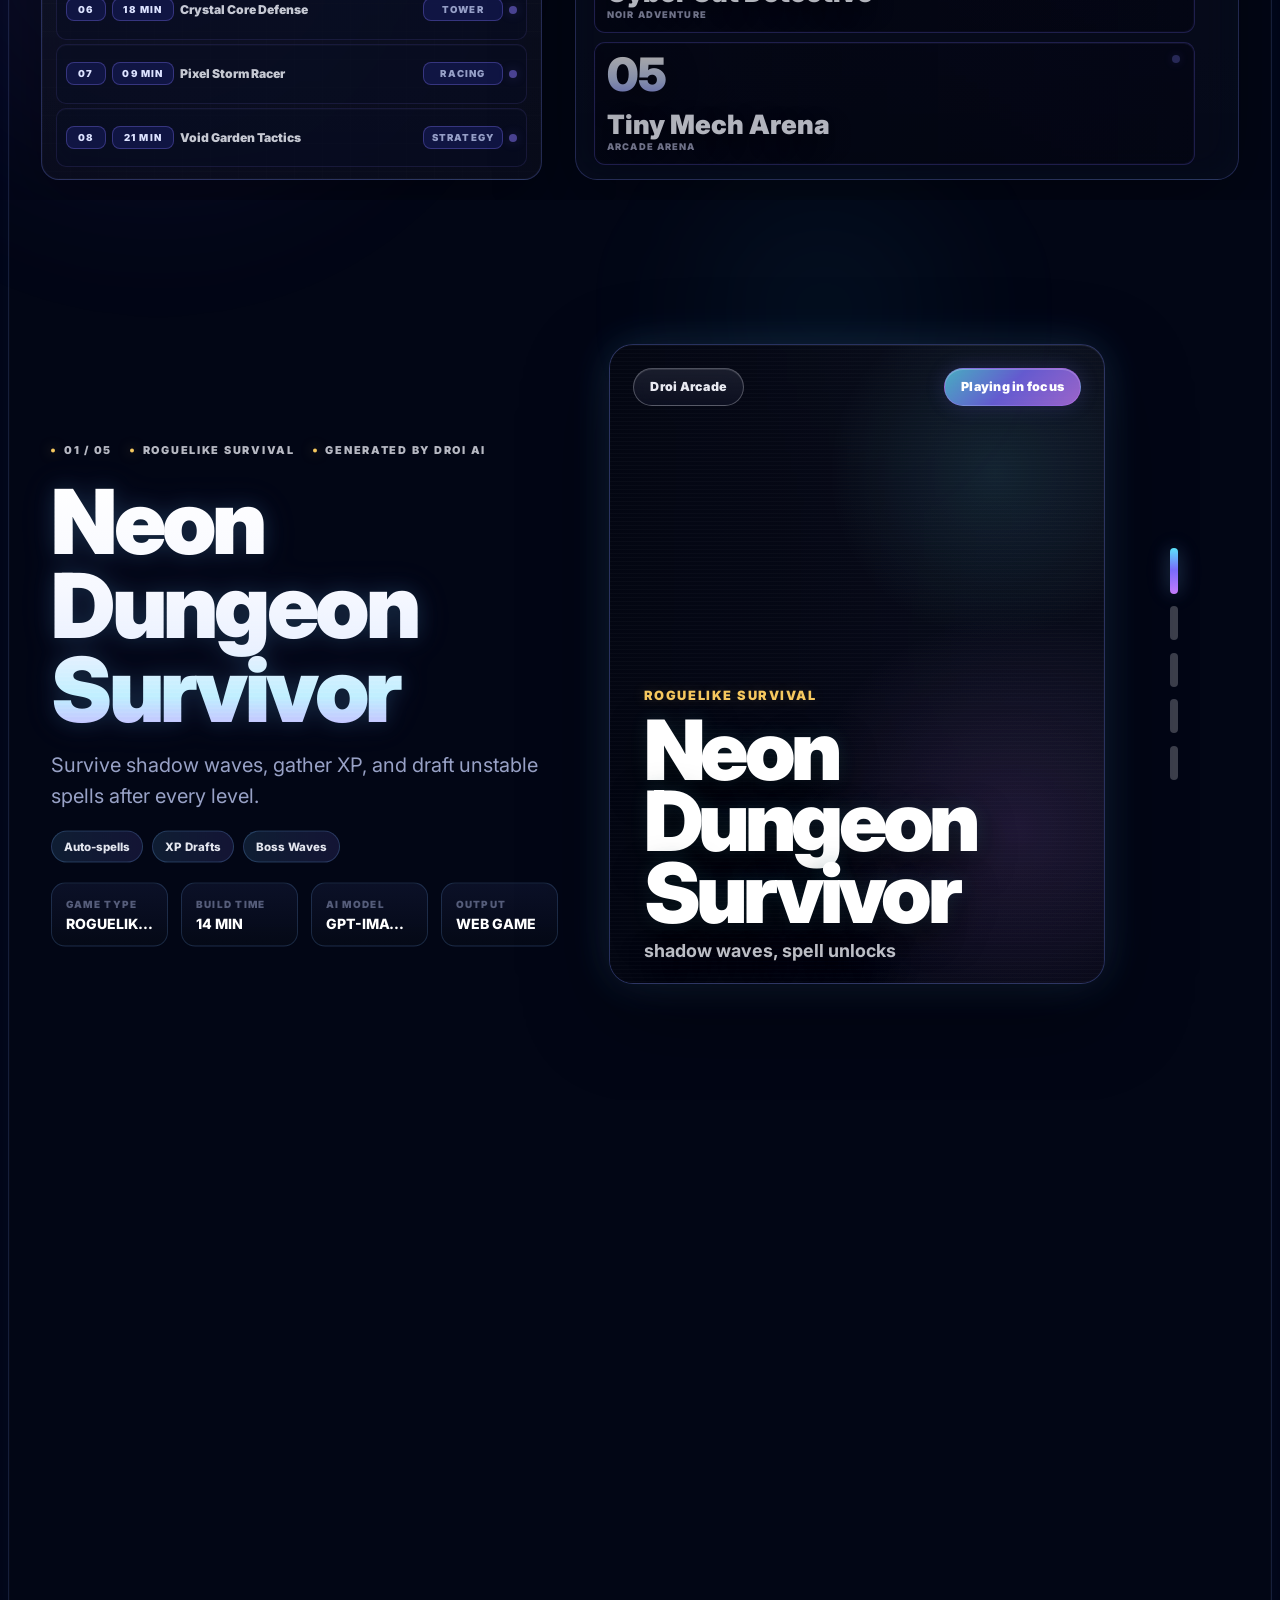
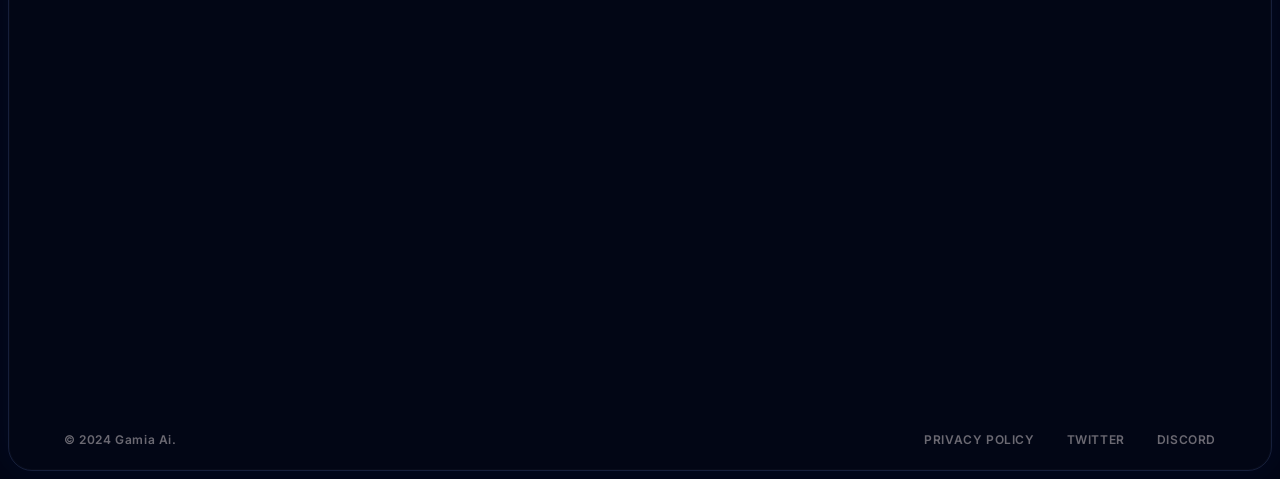
==== commit dfc4622c: "Load finished playable gate script by versioned path" ====
--- a/index.html
+++ b/index.html
@@ -544,7 +544,7 @@
         </div>
     </div>
 
-    <script src="script.js?v=20260622-finished-playable-gate-v1"></script>
+    <script src="script-finished-playable-gate-v1.js"></script>
     <script type="module" src="src-chat/index.js?v=20260612-chat-rebuild-m2"></script>
 </body>
 
